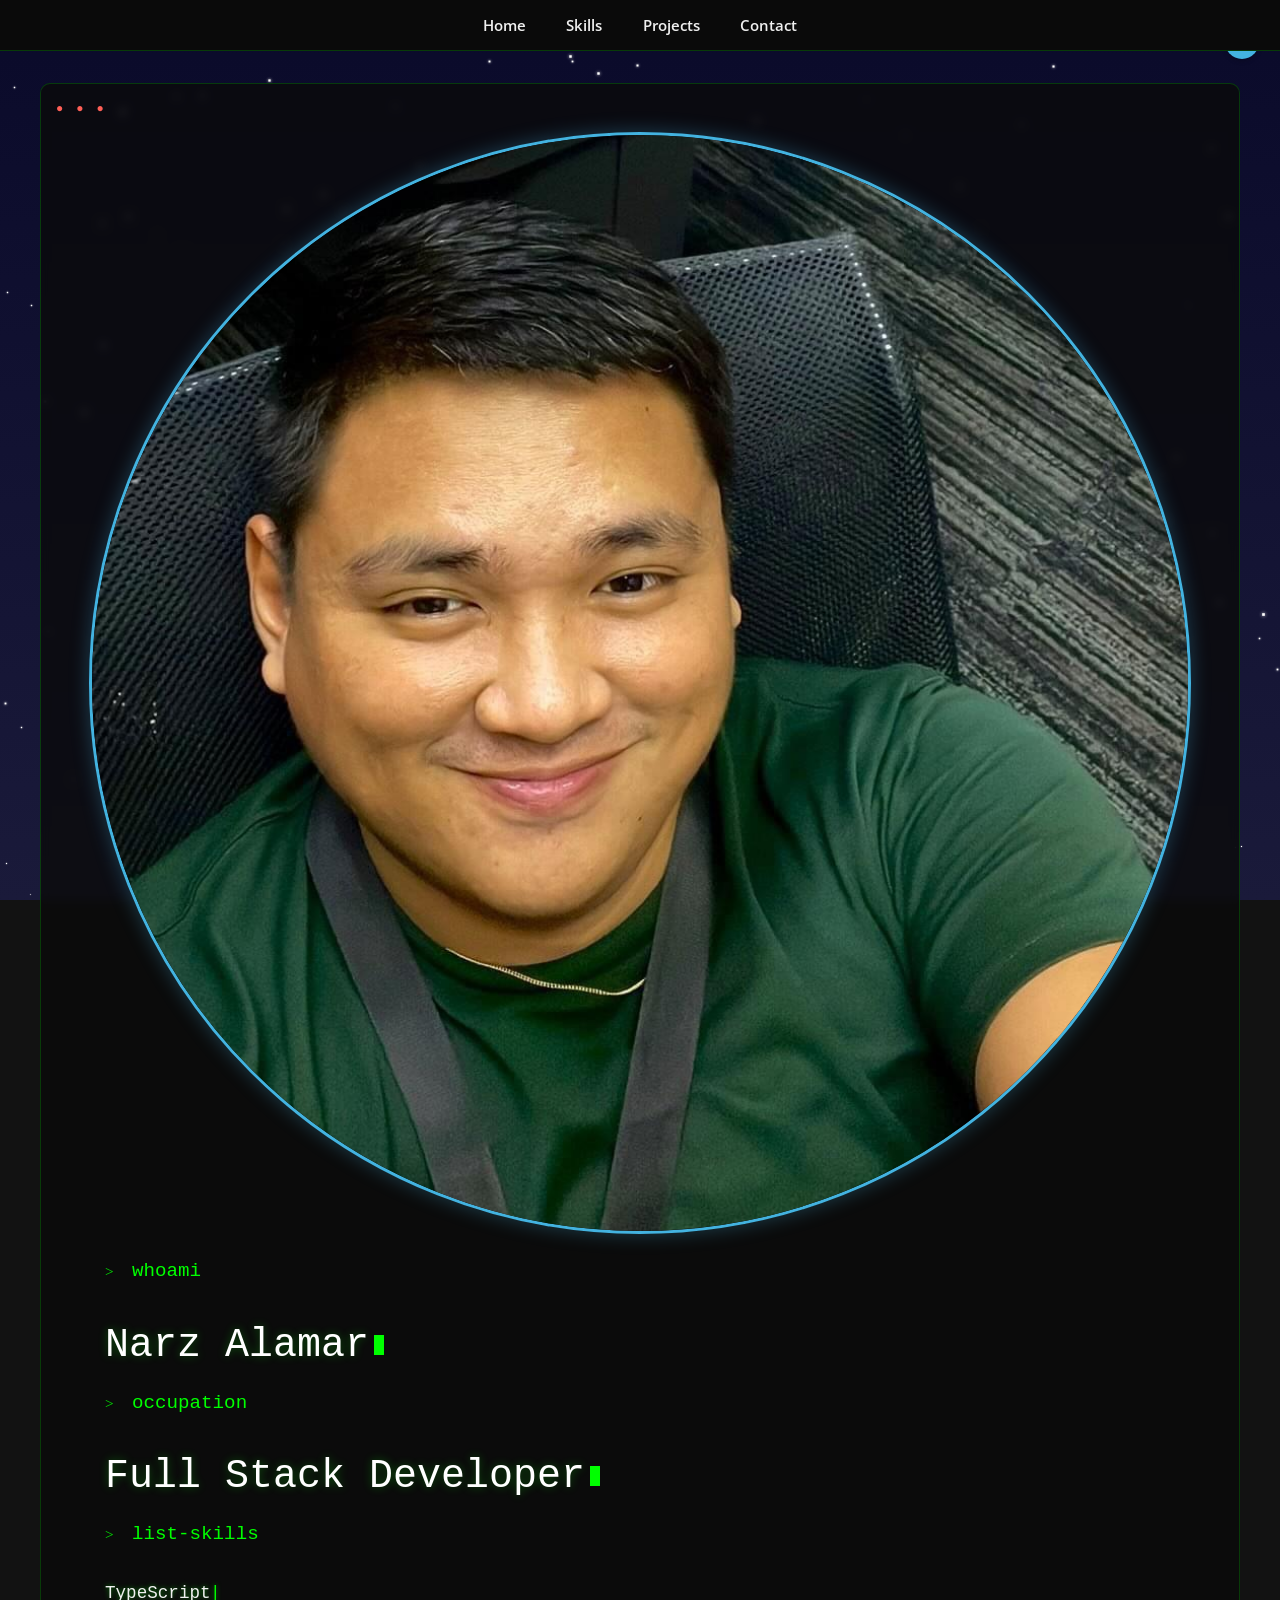
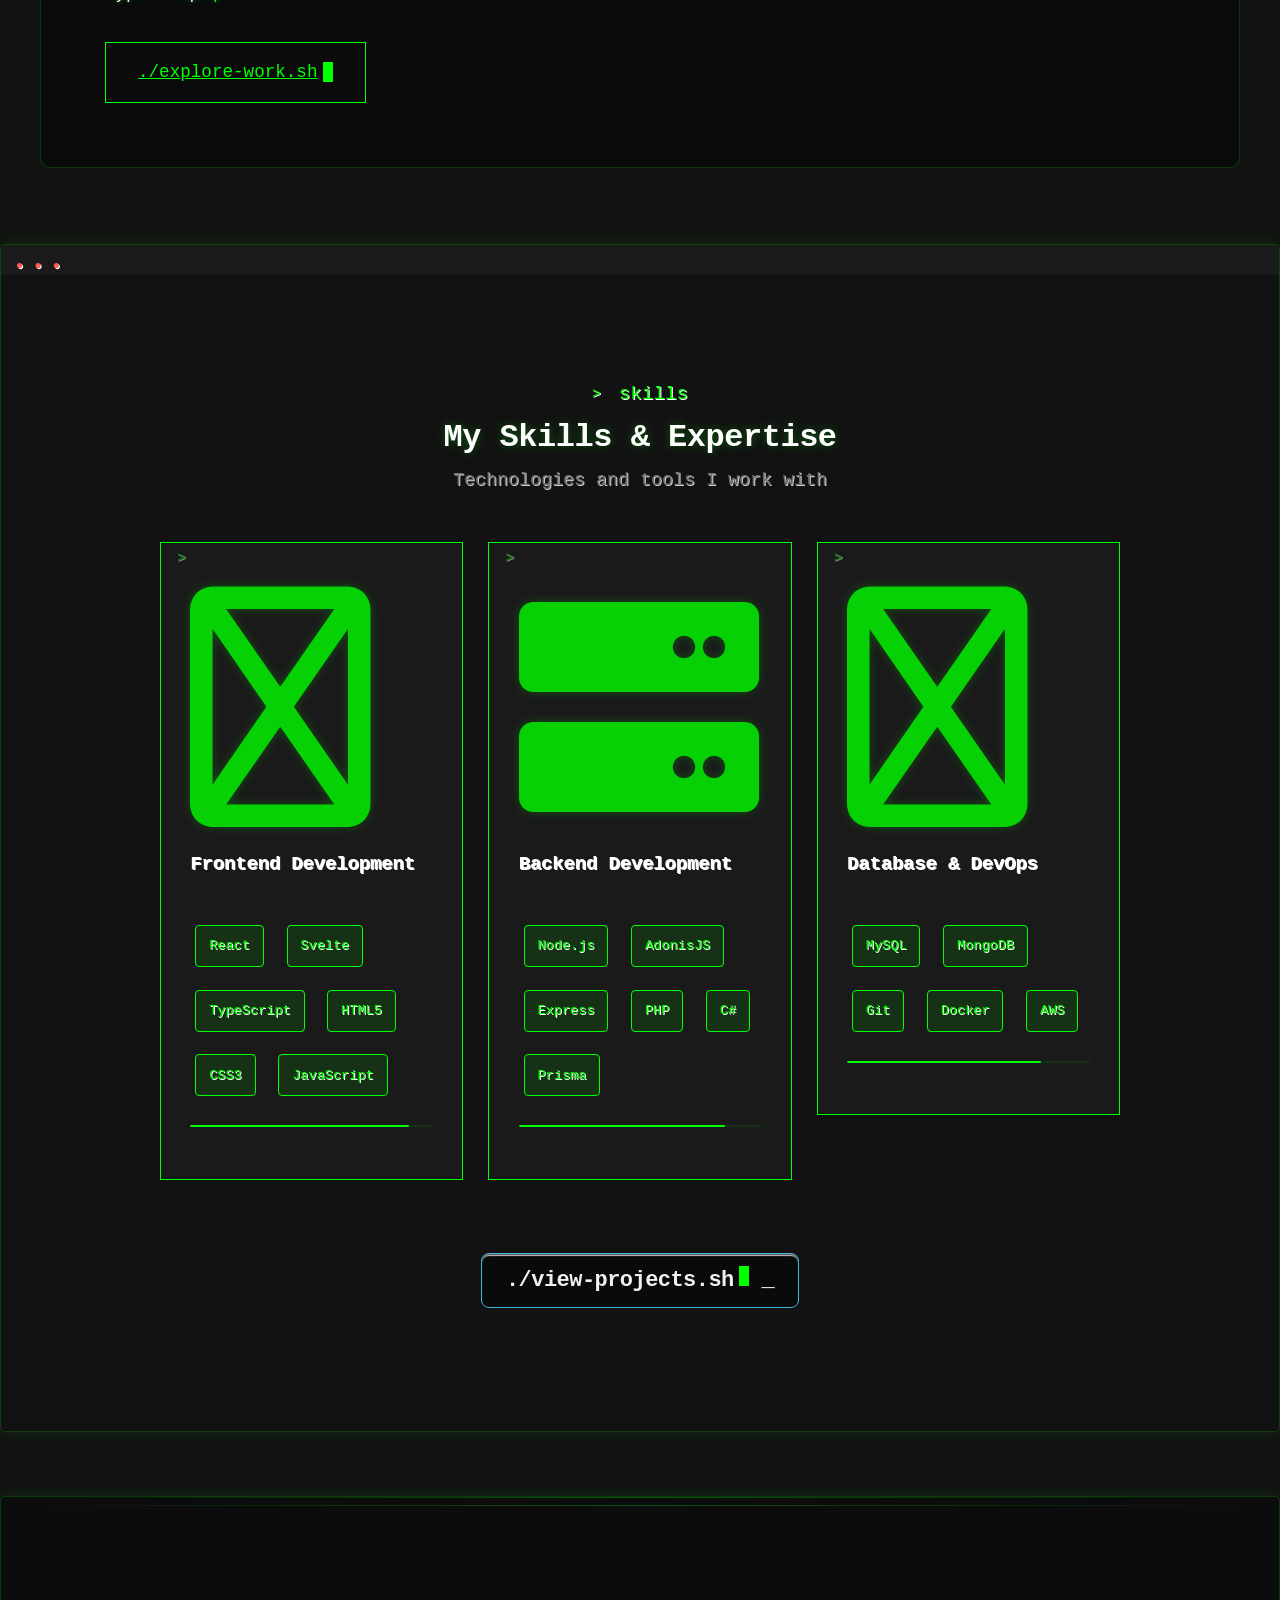
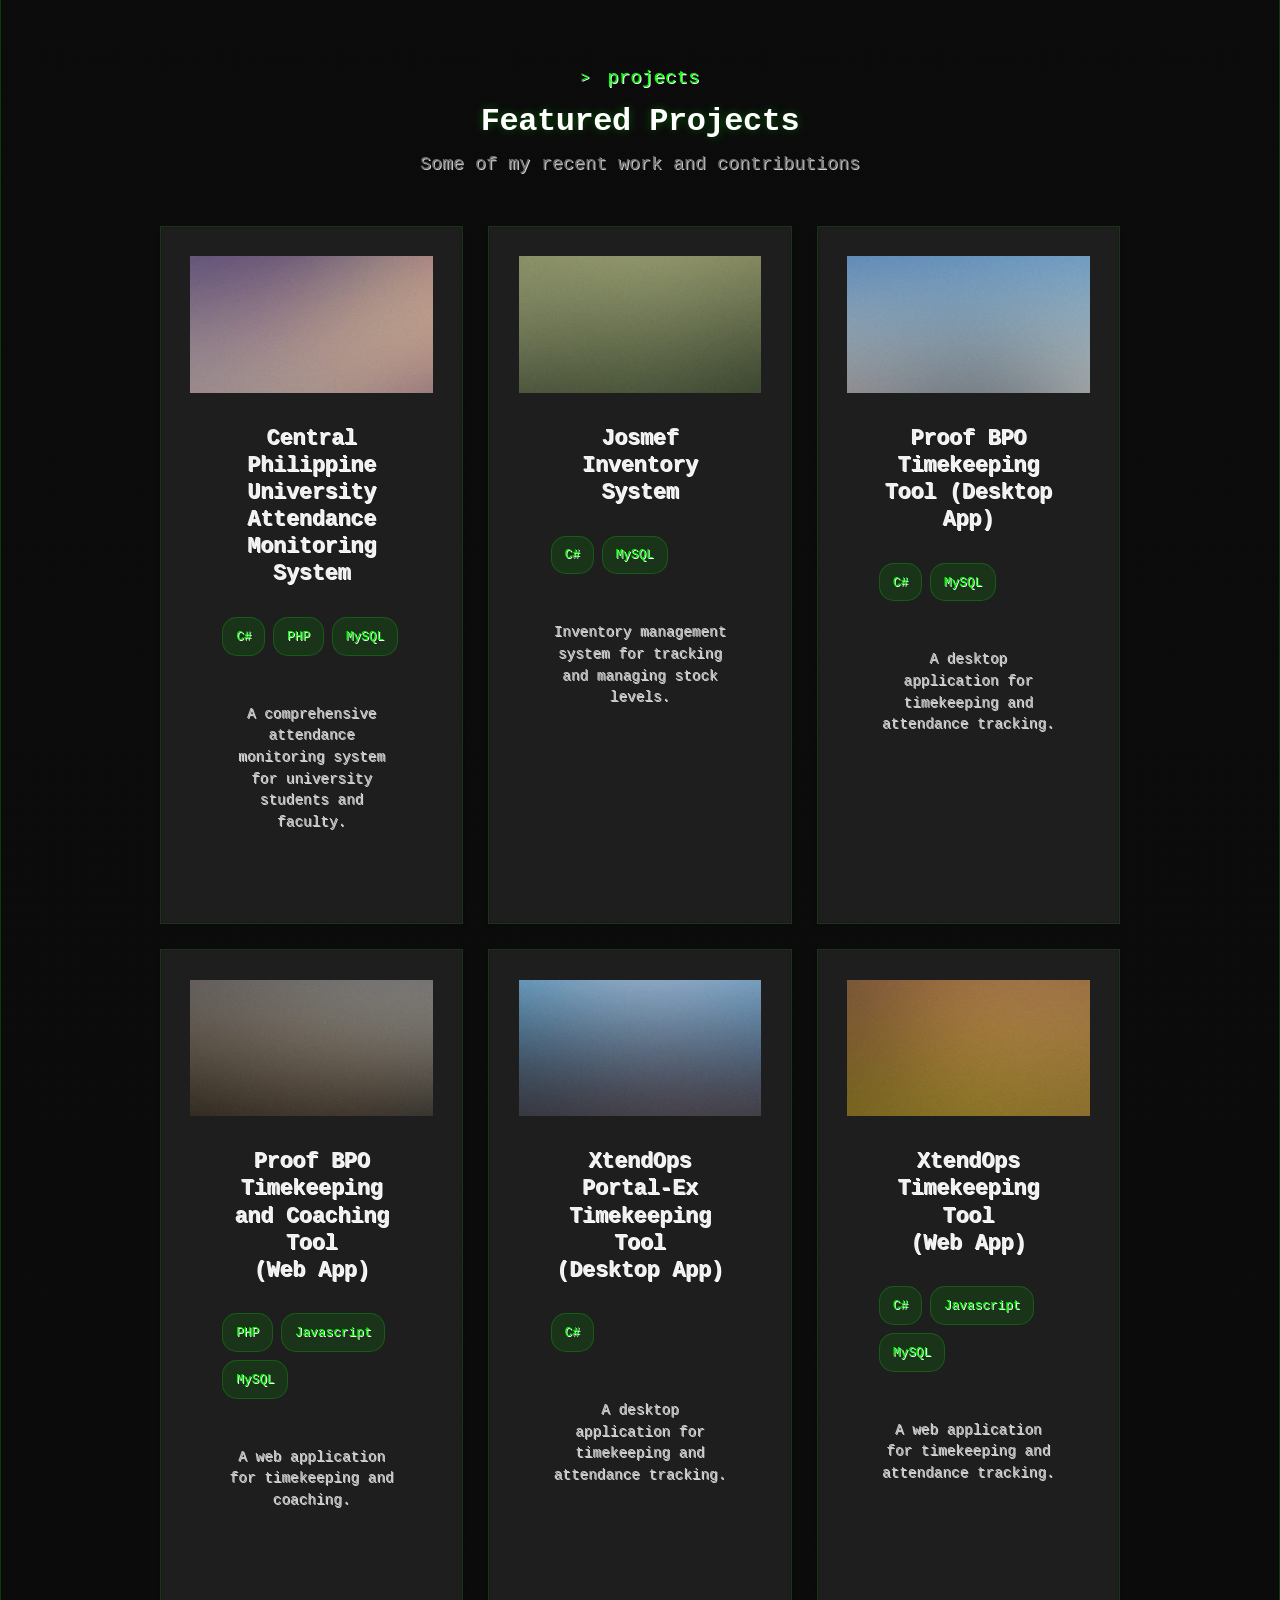
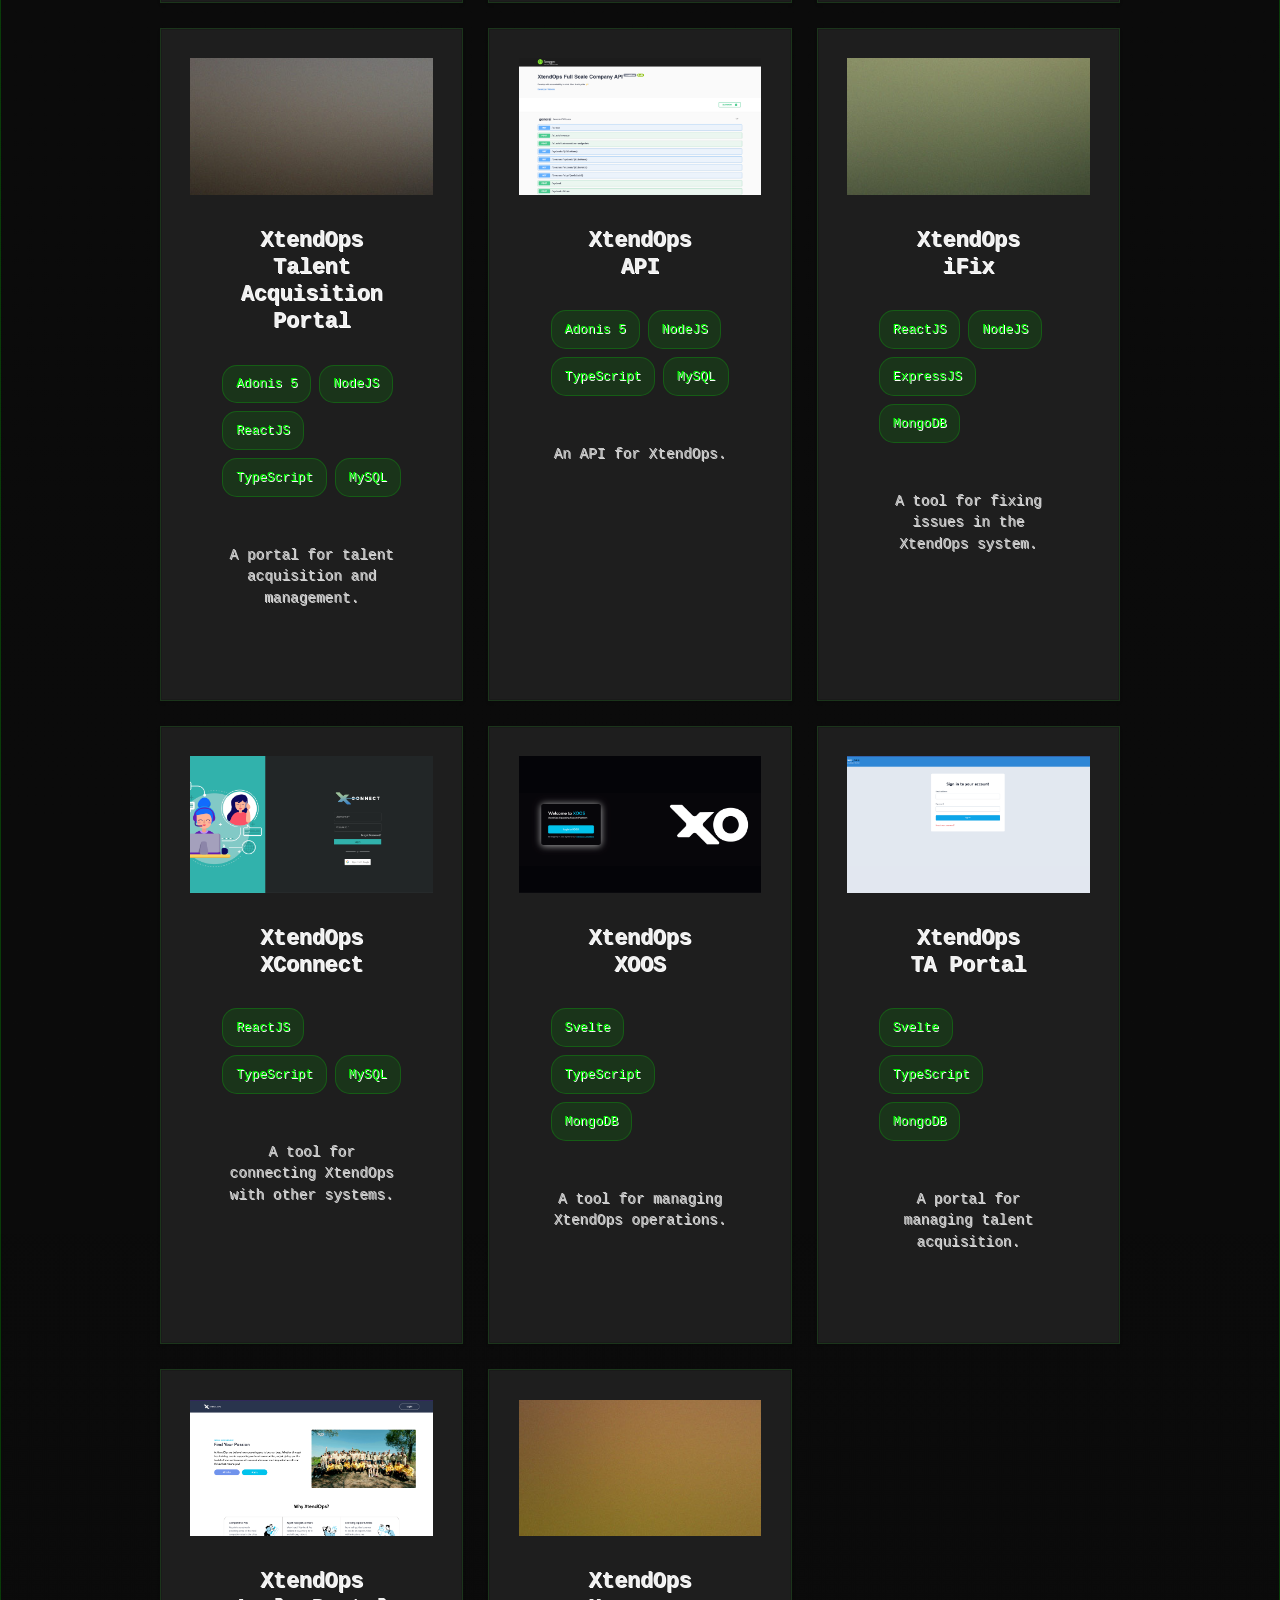
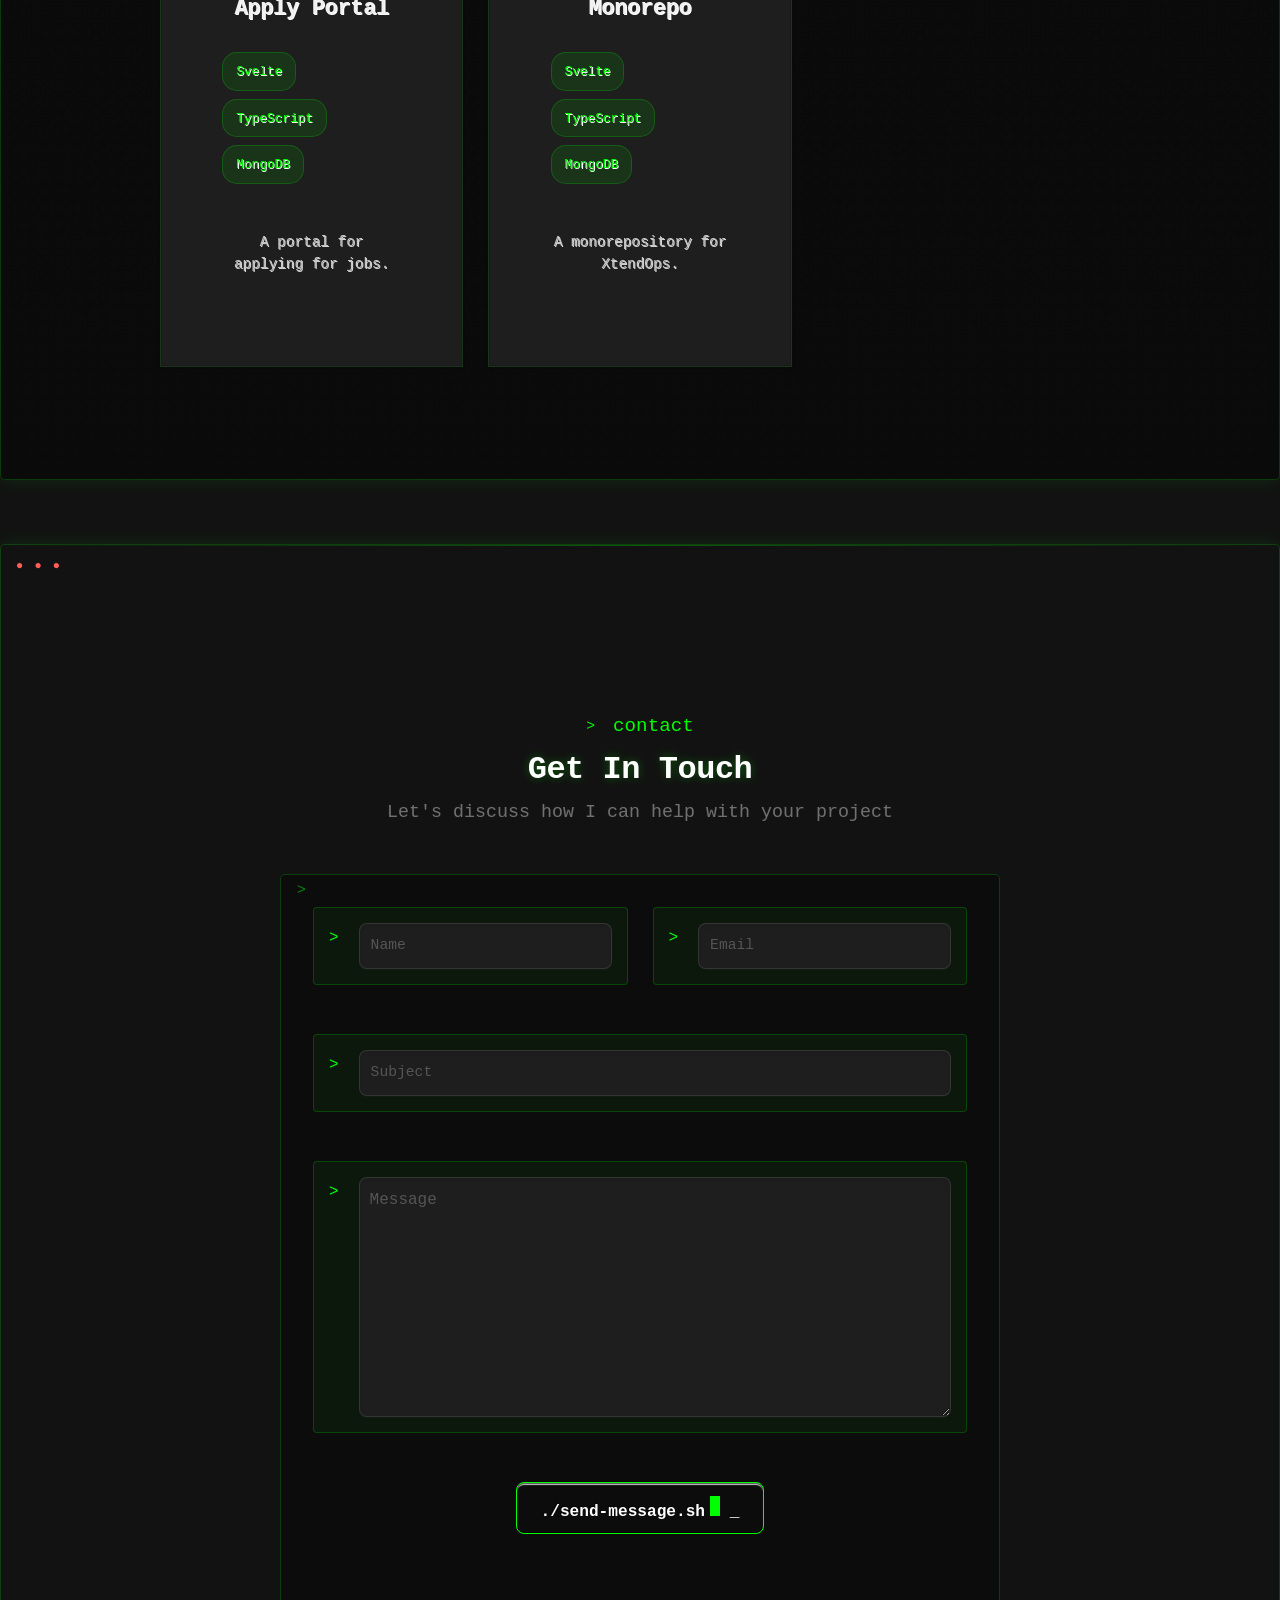
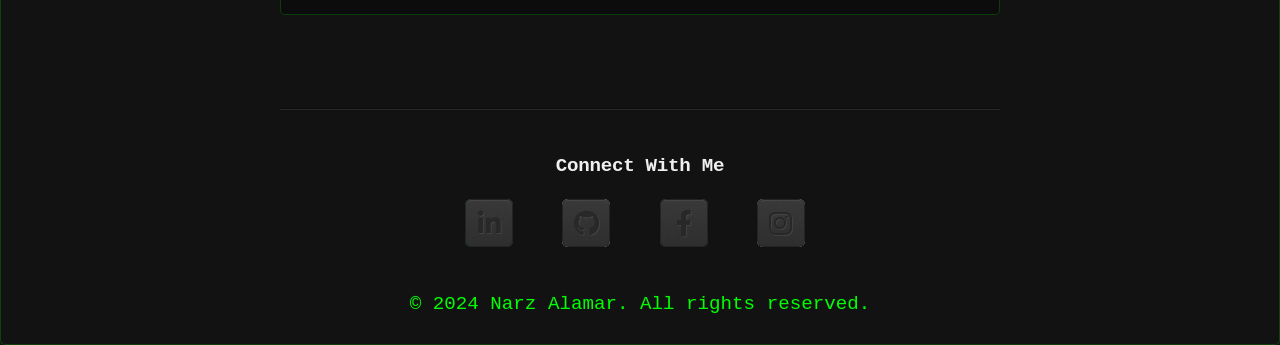
==== index.html @ f050eb39 "refactor: design" ====
<!DOCTYPE html>
<html lang="en" data-theme="dark">
  <head>
    <title>Narz Alamar - Portfolio</title>
    <meta charset="utf-8" />
    <meta name="viewport" content="width=device-width, initial-scale=1, user-scalable=no" />
    <link rel="stylesheet" href="assets/css/main.css" />
    <link rel="stylesheet" href="https://cdnjs.cloudflare.com/ajax/libs/font-awesome/6.0.0/css/all.min.css" />
    <style>
      :root {
        --primary-color: #43b3e0;
        --secondary-color: #2c3e50;
        --text-color: #f0f0f0;
        --bg-color: #121212;
        --card-bg: #1e1e1e;
        --console-bg: #0a0a0a;
        --console-text: #00ff00;
        --console-border: rgba(0, 255, 0, 0.2);
      }

      /* Force dark theme by default */
      html, body {
        background-color: var(--bg-color) !important;
        color: var(--text-color) !important;
        min-height: 100vh;
      }

      /* Override any default white backgrounds */
      .wrapper {
        background-color: var(--bg-color) !important;
      }

      .wrapper.style1,
      .wrapper.style2,
      .wrapper.style3,
      .wrapper.style4 {
        background-color: var(--bg-color) !important;
        color: var(--text-color) !important;
      }

      /* Update navigation styles */
      #nav {
        background-color: var(--console-bg) !important;
        border-bottom: 1px solid var(--console-border);
      }

      #nav ul li a {
        color: var(--text-color) !important;
      }

      #nav ul li a:hover {
        color: var(--primary-color) !important;
      }

      /* Update card and box styles */
      .box {
        background-color: var(--card-bg) !important;
        color: var(--text-color) !important;
        border: 1px solid rgba(255, 255, 255, 0.1);
      }

      /* Update text colors */
      h1, h2, h3, h4, h5, h6 {
        color: var(--text-color) !important;
      }

      p {
        color: var(--text-color) !important;
      }

      /* Update form elements */
      input[type="text"],
      input[type="email"],
      textarea {
        background-color: var(--card-bg) !important;
        color: var(--text-color) !important;
        border: 1px solid rgba(255, 255, 255, 0.1) !important;
      }

      input[type="text"]:focus,
      input[type="email"]:focus,
      textarea:focus {
        border-color: var(--primary-color) !important;
      }

      /* Update button styles */
      .button {
        background-color: var(--console-bg) !important;
        color: var(--text-color) !important;
        border: 1px solid var(--primary-color) !important;
      }

      .button:hover {
        background-color: var(--primary-color) !important;
        color: var(--bg-color) !important;
      }

      /* Update banner styles */
      .banner {
        position: fixed;
        top: 0;
        left: 0;
        width: 100%;
        height: 100vh;
        background: linear-gradient(to bottom, #0a0a2a, #1a1a3a);
        overflow: hidden;
        z-index: 0;
      }

      .star {
        position: absolute;
        width: 3px;
        height: 3px;
        background: white;
        animation: twinkle var(--twinkle-duration) infinite;
        box-shadow: 0 0 4px #fff;
      }

      .pixel-planet {
        position: absolute;
        width: 40px;
        height: 40px;
        border-radius: 50%;
        background: #43b3e0;
        box-shadow: 0 0 20px #43b3e0;
      }

      /* Update hero section styles */
      .hero-section {
        position: relative;
        z-index: 1;
        min-height: 100vh;
        display: flex;
        justify-content: center;
        align-items: center;
        padding: 2rem;
        background: transparent;
      }

      .hero-content {
        background: rgba(10, 10, 10, 0.8);
        backdrop-filter: blur(5px);
        border: 1px solid rgba(0, 255, 0, 0.2);
        padding: 3rem;
        border-radius: 10px;
        max-width: 1200px;
        width: 100%;
      }

      .hero-content::before {
        content: '● ● ●';
        position: absolute;
        top: 10px;
        left: 15px;
        color: #ff5f56;
        font-size: 12px;
        letter-spacing: 5px;
      }

      .profile-image-container {
        position: relative;
      }

      .profile-image {
        width: 100%;
        height: auto;
        border-radius: 50%;
        border: 3px solid var(--primary-color);
        box-shadow: 0 0 20px rgba(67, 179, 224, 0.3);
      }

      .name-container {
        display: flex;
        flex-direction: column;
        align-items: flex-start;
        gap: 1rem;
        padding: 1rem;
      }

      .console-line {
        display: flex;
        align-items: center;
        margin-bottom: 0.5rem;
      }

      .console-prompt {
        color: #00ff00;
        margin-right: 10px;
      }

      .console-text {
        color: #00ff00;
        font-size: 1.2rem;
      }

      .logo-text {
        font-size: 2.5rem;
        color: #FFFF;
        position: relative;
        font-family: 'Press Start 2P', monospace;
        text-shadow: 0 0 10px rgba(0, 255, 0, 0.3);
        line-height: 1.4;
      }

      .blinking-cursor {
        display: inline-block;
        width: 10px;
        height: 20px;
        background-color: #00ff00;
        margin-left: 5px;
        animation: blink 1s infinite;
        vertical-align: middle;
      }

      @keyframes blink {
        0%, 100% { opacity: 1; }
        50% { opacity: 0; }
      }

      .skill-tags {
        display: flex;
        flex-wrap: wrap;
        gap: 0.5rem;
        margin: 0;
      }

      .skill-tag {
        background: rgba(0, 255, 0, 0.1);
        border: 1px solid #00ff00;
        padding: 0.5rem 1rem;
        border-radius: 5px;
        color: #00ff00;
        font-family: 'Courier New', monospace;
        font-size: 0.9rem;
        transition: all 0.3s ease;
      }

      .skill-tag:hover {
        background: rgba(0, 255, 0, 0.2);
        transform: translateY(-2px);
      }

      .explore-button {
        margin-top: 1rem;
        padding: 1rem 2rem;
        background: transparent;
        border: 1px solid #00ff00;
        color: #00ff00;
        font-family: 'Courier New', monospace;
        font-size: 1.1rem;
        cursor: pointer;
        transition: all 0.3s ease;
        position: relative;
        overflow: hidden;
      }

      .explore-button:hover {
        background: rgba(0, 255, 0, 0.1);
        box-shadow: 0 0 20px rgba(0, 255, 0, 0.2);
      }

      /* Updated Smoke Trail Effect */
      .smoke-particle {
        position: fixed;
        pointer-events: none;
        background: radial-gradient(ellipse at center, 
          rgba(200, 200, 200, 0.3) 0%,
          rgba(200, 200, 200, 0.2) 30%,
          rgba(200, 200, 200, 0) 80%);
        z-index: 9999;
        will-change: transform, opacity;
        border-radius: 50%;
        filter: blur(12px);
        transform-origin: center;
        width: 100px;
        height: 100px;
      }

      /* Cursor Trail Effect */
      .cursor-trail {
        position: fixed;
        width: 10px;
        height: 10px;
        background: #ffffff;
        border-radius: 50%;
        pointer-events: none;
        opacity: 0.5;
        z-index: 9999;
      }

      .theme-toggle {
        position: fixed;
        top: 20px;
        right: 20px;
        z-index: 1000;
        background: var(--primary-color);
        border: none;
        padding: 10px;
        border-radius: 50%;
        cursor: pointer;
        color: white;
        box-shadow: 0 2px 5px rgba(0,0,0,0.2);
      }

      .box:hover {
        transform: translateY(-5px);
        box-shadow: 0 5px 15px rgba(0, 0, 0, 0.3);
      }

      .social a {
        transition: transform 0.3s;
      }

      .social a:hover {
        transform: scale(1.2);
      }

      .console-cursor {
        animation: blink 1s infinite;
      }

      @keyframes blink {
        0%, 100% { opacity: 1; }
        50% { opacity: 0; }
      }

      .skill-tag {
        display: inline-block;
        padding: 5px 10px;
        margin: 5px;
        background: var(--primary-color);
        color: white;
        border-radius: 15px;
        font-size: 0.8em;
      }

      /* Console Styles */
      .console-article {
        background: var(--console-bg);
        color: var(--console-text);
        font-family: 'Courier New', monospace;
        padding: 2rem;
        border-radius: 5px;
        box-shadow: 0 0 20px rgba(0, 255, 0, 0.1);
        position: relative;
        overflow: hidden;
        border: 1px solid var(--console-border);
      }

      .console-article::before {
        content: '';
        position: absolute;
        top: 0;
        left: 0;
        right: 0;
        height: 30px;
        background: #1a1a1a;
        border-top-left-radius: 5px;
        border-top-right-radius: 5px;
      }

      .console-article::after {
        content: '● ● ●';
        position: absolute;
        top: 8px;
        left: 15px;
        color: #ff5f56;
        font-size: 12px;
        letter-spacing: 2px;
      }

      .console-header {
        margin-top: 40px;
        margin-bottom: 2rem;
      }

      .console-header h2 {
        color: #00ff00;
        font-size: 1.5em;
        margin-bottom: 1rem;
        text-shadow: 0 0 5px rgba(0, 255, 0, 0.5);
      }

      .console-header p {
        color: #00ff00;
        opacity: 0.8;
      }

      .console-box {
        background: rgba(0, 255, 0, 0.05);
        border: 1px solid var(--console-border);
        padding: 1.5rem;
        margin-bottom: 1.5rem;
        position: relative;
        transition: all 0.3s ease;
      }

      .console-box:hover {
        background: rgba(0, 255, 0, 0.1);
        border-color: rgba(0, 255, 0, 0.4);
        box-shadow: 0 0 15px rgba(0, 255, 0, 0.2);
      }

      .console-box::before {
        content: '>';
        position: absolute;
        left: 10px;
        top: 50%;
        transform: translateY(-50%);
        color: var(--console-text);
        opacity: 0.5;
      }

      .console-box h3 {
        color: var(--console-text);
        margin-left: 20px;
        font-size: 1.2em;
      }

      .console-box p {
        color: var(--console-text);
        opacity: 0.8;
        margin-left: 20px;
      }

      .console-icon {
        color: var(--console-text);
        opacity: 0.8;
        margin-right: 10px;
      }

      .console-button {
        background: transparent;
        border: 1px solid var(--console-text);
        color: var(--console-text);
        padding: 0.8rem 1.5rem;
        font-family: 'Courier New', monospace;
        cursor: pointer;
        transition: all 0.3s ease;
        position: relative;
        overflow: hidden;
      }

      .console-button:hover {
        background: rgba(0, 255, 0, 0.1);
        box-shadow: 0 0 10px rgba(0, 255, 0, 0.3);
      }

      .console-button::after {
        content: '_';
        animation: blink 1s infinite;
      }

      .console-cursor {
        display: inline-block;
        width: 10px;
        height: 20px;
        background: #00ff00;
        margin-left: 5px;
        animation: blink 1s infinite;
      }

      @media (max-width: 768px) {
        .hero-content {
          grid-template-columns: 1fr;
          text-align: center;
        }

        .name-container {
          align-items: center;
        }

        .console-line {
          justify-content: center;
        }

        .skill-tags {
          justify-content: center;
        }
      }

      /* Add these new styles */
      .typing-container {
        min-height: 30px;
        position: relative;
        margin: 0;
      }

      .typing-text {
        color: #00ff00;
        font-family: 'Courier New', monospace;
        font-size: 1.1rem;
        white-space: nowrap;
        margin: 0;
        position: relative;
        text-shadow: 0 0 5px rgba(0, 255, 0, 0.5);
      }

      .typing-text::after {
        content: '|';
        position: absolute;
        right: -10px;
        color: #00ff00;
        animation: blink 1s infinite;
        text-shadow: 0 0 5px rgba(0, 255, 0, 0.5);
      }

      @keyframes typing {
        from { width: 0 }
        to { width: 100% }
      }

      .hidden-skills {
        display: none;
        color: #00ff00;
        font-family: 'Courier New', monospace;
        font-size: 2.5rem;
        white-space: nowrap;
        margin: 0;
        position: relative;
      }

      .skill-animation {
        overflow: hidden;
        border-right: 2px solid #00ff00;
        white-space: nowrap;
        margin: 0;
        animation: 
          typing 1s steps(30, end),
          blink-caret .5s step-end infinite;
      }

      @keyframes blink-caret {
        from, to { border-color: transparent }
        50% { border-color: #00ff00 }
      }

      /* Skill Card Styles */
      .skill-card {
        transition: all 0.3s ease;
        position: relative;
        overflow: hidden;
        background: #1a1a1a !important;
        border: 1px solid #00ff00 !important;
        min-height: 300px;
        display: flex;
        flex-direction: column;
      }

      .skill-card:hover {
        transform: translateY(-5px);
        box-shadow: 0 0 15px rgba(0, 255, 0, 0.2);
      }

      .skill-header {
        display: flex;
        align-items: flex-start;
        gap: 1rem;
        margin-bottom: 2rem;
        flex-direction: column;
      }

      .skill-header h3 {
        font-size: 1.2rem;
        margin: 0;
        color: #fff !important;
        font-family: 'Courier New', monospace;
        white-space: nowrap;
      }

      .skill-header .console-icon {
        color: #00ff00;
        font-size: 2.5rem;
        text-shadow: 0 0 10px rgba(0, 255, 0, 0.3);
        margin-bottom: 0.5rem;
      }

      .skill-content {
        display: flex;
        flex-wrap: wrap;
        gap: 0.8rem;
        margin-bottom: 1.5rem;
      }

      .skill-tag {
        background: rgba(0, 255, 0, 0.1);
        border: 1px solid #00ff00;
        padding: 0.4rem 0.8rem;
        border-radius: 4px;
        color: #00ff00;
        font-family: 'Courier New', monospace;
        font-size: 0.85rem;
        transition: all 0.3s ease;
        white-space: nowrap;
      }

      .skill-tag:hover {
        background: rgba(0, 255, 0, 0.2);
        transform: translateY(-2px);
      }

      .skill-progress {
        height: 2px;
        background: rgba(0, 255, 0, 0.1);
        border-radius: 1px;
        overflow: hidden;
        margin-top: auto;
      }

      .progress-bar {
        height: 100%;
        background: #00ff00;
        border-radius: 1px;
        transition: width 1s ease-in-out;
      }

      .console-box {
        padding: 1.5rem;
      }

      .console-box::before {
        content: '>';
        position: absolute;
        left: 1rem;
        top: 1rem;
        color: #00ff00;
        opacity: 0.5;
      }

      .console-header {
        text-align: center;
        margin-bottom: 3rem;
        padding-top: 4rem;
      }

      .console-header h2 {
        font-family: 'Courier New', monospace;
        color: #fff !important;
        margin: 1rem 0;
      }

      .console-header p {
        color: #888 !important;
        font-family: 'Courier New', monospace;
      }

      .console-line {
        display: flex;
        align-items: center;
        gap: 0.5rem;
        justify-content: center;
        margin-bottom: 1rem;
      }

      .console-prompt {
        color: #00ff00;
      }

      .console-text {
        color: #00ff00;
        font-family: 'Courier New', monospace;
      }

      /* Project Card Styles */
      .project-card {
        position: relative;
        overflow: hidden;
        transition: transform 0.3s ease, box-shadow 0.3s ease;
        background: var(--card-bg) !important;
        border: 1px solid rgba(0, 255, 0, 0.1) !important;
        height: 100%;
        display: flex;
        flex-direction: column;
        margin-bottom: 2rem;
      }

      .project-card:hover {
        transform: translateY(-10px);
        box-shadow: 0 10px 20px rgba(0, 255, 0, 0.2);
      }

      .project-image {
        position: relative;
        overflow: hidden;
        aspect-ratio: 16/9;
      }

      .project-image img {
        width: 100%;
        height: 100%;
        object-fit: cover;
        transition: transform 0.3s ease;
      }

      .project-card:hover .project-image img {
        transform: scale(1.1);
      }

      .project-overlay {
        position: absolute;
        top: 0;
        left: 0;
        width: 100%;
        height: 100%;
        background: rgba(0, 0, 0, 0.7);
        display: flex;
        justify-content: center;
        align-items: center;
        opacity: 0;
        transition: opacity 0.3s ease;
      }

      .project-card:hover .project-overlay {
        opacity: 1;
      }

      .project-links {
        display: flex;
        gap: 1rem;
      }

      .project-link,
      .project-github {
        color: #00ff00;
        font-size: 1.5rem;
        transition: transform 0.3s ease, color 0.3s ease;
      }

      .project-link:hover,
      .project-github:hover {
        transform: scale(1.2);
        color: var(--primary-color);
      }

      .project-content {
        padding: 2rem;
        flex-grow: 1;
        display: flex;
        flex-direction: column;
      }

      .project-content h3 {
        margin-bottom: 1.5rem;
      }

      .project-content h3 a {
        color: var(--text-color);
        text-decoration: none;
        transition: color 0.3s ease;
      }

      .project-content h3 a:hover {
        color: var(--primary-color);
      }

      .project-tech {
        display: flex;
        flex-wrap: wrap;
        gap: 0.5rem;
        margin: 1.5rem 0;
      }

      .tech-tag {
        background: rgba(0, 255, 0, 0.1);
        color: #00ff00;
        padding: 0.3rem 0.8rem;
        border-radius: 15px;
        font-size: 0.8rem;
        font-family: 'Courier New', monospace;
        border: 1px solid rgba(0, 255, 0, 0.2);
        transition: all 0.3s ease;
      }

      .tech-tag:hover {
        background: rgba(0, 255, 0, 0.2);
        transform: translateY(-2px);
      }

      .project-description {
        color: var(--text-color);
        opacity: 0.8;
        font-size: 0.9rem;
        line-height: 1.5;
        margin-top: 1.5rem;
      }

      /* Console-like header for portfolio */
      .console-header {
        text-align: center;
        margin-bottom: 3rem;
        padding-top: 4rem;
      }

      .console-header h2 {
        color: #00ff00;
        font-family: 'Courier New', monospace;
        font-size: 2rem;
        margin-bottom: 1rem;
        text-shadow: 0 0 10px rgba(0, 255, 0, 0.3);
      }

      .console-header p {
        color: #00ff00;
        opacity: 0.8;
        font-family: 'Courier New', monospace;
      }

      /* Responsive adjustments */
      @media (max-width: 768px) {
        .project-card {
          margin-bottom: 1.5rem;
        }

        .project-tech {
          justify-content: center;
        }

        .project-content {
          text-align: center;
        }

        #portfolio {
          padding-top: 3rem;
          padding-bottom: 3rem;
          margin-top: 3rem;
        }

        .console-header {
          padding-top: 2rem;
          margin-bottom: 2rem;
        }
      }

      /* Add spacing between sections */
      #portfolio {
        padding-top: 4rem;
        padding-bottom: 4rem;
        margin-top: 4rem;
        background: linear-gradient(to bottom, 
          rgba(10, 10, 10, 0.8) 0%,
          rgba(10, 10, 10, 0.95) 100%
        );
        position: relative;
      }

      #portfolio::before {
        content: '';
        position: absolute;
        top: 0;
        left: 0;
        right: 0;
        height: 1px;
        background: linear-gradient(to right,
          transparent 0%,
          rgba(0, 255, 0, 0.3) 50%,
          transparent 100%
        );
      }

      #portfolio::after {
        content: '';
        position: absolute;
        bottom: 0;
        left: 0;
        right: 0;
        height: 1px;
        background: linear-gradient(to right,
          transparent 0%,
          rgba(0, 255, 0, 0.3) 50%,
          transparent 100%
        );
      }

      /* Update skills section spacing */
      #work {
        padding-bottom: 4rem;
        margin-bottom: 4rem;
      }

      /* Add smooth transition between sections */
      .wrapper {
        transition: all 0.5s ease;
      }

      /* Add hover effect for section transitions */
      .wrapper:hover {
        transform: translateY(-5px);
      }

      /* Add spacing between project cards */
      .project-card {
        margin-bottom: 2rem;
      }

      /* Add spacing between rows */
      .row {
        margin-bottom: 3rem;
      }

      /* Add spacing between tech tags */
      .project-tech {
        margin: 1.5rem 0;
      }

      /* Add spacing between project content elements */
      .project-content {
        padding: 2rem;
      }

      .project-content h3 {
        margin-bottom: 1.5rem;
      }

      .project-description {
        margin-top: 1.5rem;
      }

      /* Contact Form Console Styles */
      #contact {
        margin-top: 4rem;
        padding-top: 4rem;
        position: relative;
      }

      #contact::before {
        content: '';
        position: absolute;
        top: 0;
        left: 0;
        right: 0;
        height: 1px;
        background: linear-gradient(to right,
          transparent 0%,
          rgba(0, 255, 0, 0.3) 50%,
          transparent 100%
        );
      }

      .console-input {
        position: relative;
        margin-bottom: 1.5rem;
        display: flex;
        align-items: flex-start;
        gap: 10px;
        background: rgba(0, 255, 0, 0.05);
        border: 1px solid rgba(0, 255, 0, 0.2);
        padding: 15px;
        border-radius: 4px;
      }

      .console-input .console-prompt {
        color: #00ff00;
        font-family: 'Courier New', monospace;
        font-size: 16px;
        flex-shrink: 0;
        position: static;
        padding-top: 2px;
      }

      .console-input input,
      .console-input textarea {
        width: 100%;
        background: transparent;
        border: none;
        color: #00ff00;
        font-family: 'Courier New', monospace;
        font-size: 16px;
        line-height: 1.5;
        padding: 10px;
      }

      .console-input textarea {
        min-height: 150px;
        resize: vertical;
      }

      .console-input input:focus,
      .console-input textarea:focus {
        outline: none;
      }

      .console-input:focus-within {
        background: rgba(0, 255, 0, 0.1);
        border-color: #00ff00;
        box-shadow: 0 0 10px rgba(0, 255, 0, 0.2);
      }

      #contact .console-box {
        background: rgba(0, 0, 0, 0.3);
        border: 1px solid rgba(0, 255, 0, 0.2);
        padding: 2rem;
        border-radius: 5px;
      }

      .social {
        display: flex;
        justify-content: center;
        gap: 2rem;
        margin: 2rem 0;
      }

      .social a {
        color: #00ff00;
        font-size: 1.5rem;
        transition: all 0.3s ease;
      }

      .social a:hover {
        color: var(--primary-color);
        transform: scale(1.2);
      }

      #copyright {
        text-align: center;
        margin-top: 2rem;
      }
    </style>
  </head>
  <body class="is-preload">
    <!-- 8-bit Banner with Galaxy -->
    <div class="banner" id="galaxy-banner">
      <!-- Stars will be added via JavaScript -->
    </div>

    <!-- Updated Name Section -->
    <section class="hero-section">
      <div class="hero-content">
        <div class="profile-image-container">
          <img src="images/me.jpg" alt="Narz Alamar" class="profile-image">
        </div>
        <div class="name-container">
          <div class="console-line">
            <span class="console-prompt">></span>
            <span class="console-text">whoami</span>
          </div>
          <div class="logo-text">
            Narz Alamar<span class="blinking-cursor"></span>
          </div>
          <div class="console-line">
            <span class="console-prompt">></span>
            <span class="console-text">occupation</span>
          </div>
          <div class="logo-text">
            Full Stack Developer<span class="blinking-cursor"></span>
          </div>
          <div class="console-line">
            <span class="console-prompt">></span>
            <span class="console-text">list-skills</span>
          </div>
          <div class="typing-container">
            <p id="typing-text" class="typing-text"></p>
          </div>
          <div class="hidden-skills" id="skills-data">
            Javascript
            TypeScript
            Node.js
            MongoDB
            MySQL
            PHP
            C#
            AdonisJS
            ExpressJS
            ReactJS
            Sveltekit
            MongoDB
            NoSQL Database
          </div>
          <a href="#work" class="explore-button">./explore-work.sh<span class="blinking-cursor"></span></a>
        </div>
      </div>
    </section>

    <button class="theme-toggle" onclick="toggleTheme()">
      <i class="fas fa-moon"></i>
    </button>

    <!-- Nav -->
    <nav id="nav">
      <ul class="container">
        <li><a href="#top">Home</a></li>
        <li><a href="#work">Skills</a></li>
        <li><a href="#portfolio">Projects</a></li>
        <li><a href="#contact">Contact</a></li>
      </ul>
    </nav>

    <!-- Skills -->
    <article id="work" class="wrapper style2 console-article">
      <div class="container">
        <header class="console-header">
          <div class="console-line">
            <span class="console-prompt">></span>
            <span class="console-text">skills</span>
          </div>
          <h2>My Skills & Expertise</h2>
          <p>Technologies and tools I work with</p>
        </header>
        <div class="row aln-center">
          <div class="col-4 col-6-medium col-12-small">
            <section class="box style1 console-box skill-card">
              <div class="skill-header">
                <span class="icon featured fa-code console-icon"></span>
                <h3>Frontend Development</h3>
              </div>
              <div class="skill-content">
                <div class="skill-tag">React</div>
                <div class="skill-tag">Svelte</div>
                <div class="skill-tag">TypeScript</div>
                <div class="skill-tag">HTML5</div>
                <div class="skill-tag">CSS3</div>
                <div class="skill-tag">JavaScript</div>
              </div>
              <div class="skill-progress">
                <div class="progress-bar" style="width: 90%"></div>
              </div>
            </section>
          </div>
          <div class="col-4 col-6-medium col-12-small">
            <section class="box style1 console-box skill-card">
              <div class="skill-header">
                <span class="icon solid featured fa-server console-icon"></span>
                <h3>Backend Development</h3>
              </div>
              <div class="skill-content">
                <div class="skill-tag">Node.js</div>
                <div class="skill-tag">AdonisJS</div>
                <div class="skill-tag">Express</div>
                <div class="skill-tag">PHP</div>
                <div class="skill-tag">C#</div>
                <div class="skill-tag">Prisma</div>
              </div>
              <div class="skill-progress">
                <div class="progress-bar" style="width: 85%"></div>
              </div>
            </section>
          </div>
          <div class="col-4 col-6-medium col-12-small">
            <section class="box style1 console-box skill-card">
              <div class="skill-header">
                <span class="icon featured fa-database console-icon"></span>
                <h3>Database & DevOps</h3>
              </div>
              <div class="skill-content">
                <div class="skill-tag">MySQL</div>
                <div class="skill-tag">MongoDB</div>
                <div class="skill-tag">Git</div>
                <div class="skill-tag">Docker</div>
                <div class="skill-tag">AWS</div>
              </div>
              <div class="skill-progress">
                <div class="progress-bar" style="width: 80%"></div>
              </div>
            </section>
          </div>
        </div>
        <div class="row" style="margin-top: 2rem;">
          <div class="col-12" style="text-align: center;">
            <a href="#portfolio" class="button large scrolly console-button">
              ./view-projects.sh<span class="console-cursor"></span>
            </a>
          </div>
        </div>
      </div>
    </article>

    <!-- Portfolio -->
    <article id="portfolio" class="wrapper style3 console-article">
      <div class="container">
        <header class="console-header">
          <div class="console-line">
            <span class="console-prompt">></span>
            <span class="console-text">projects</span>
          </div>
          <h2>Featured Projects</h2>
          <p>Some of my recent work and contributions</p>
        </header>
        <div class="row">
          <div class="col-4 col-6-medium col-12-small">
            <article class="box style2 project-card">
              <div class="project-image">
                <img src="images/pic01.jpg" alt="CPU Attendance System" />
                <div class="project-overlay">
                  <div class="project-links">
                    <a href="#" class="project-link"><i class="fas fa-link"></i></a>
                    <a href="#" class="project-github"><i class="fab fa-github"></i></a>
                  </div>
                </div>
              </div>
              <div class="project-content">
                <h3>
                  <a href="#">Central Philippine University <br />Attendance Monitoring System</a>
                </h3>
                <div class="project-tech">
                  <span class="tech-tag">C#</span>
                  <span class="tech-tag">PHP</span>
                  <span class="tech-tag">MySQL</span>
                </div>
                <p class="project-description">A comprehensive attendance monitoring system for university students and faculty.</p>
              </div>
            </article>
          </div>
          <div class="col-4 col-6-medium col-12-small">
            <article class="box style2 project-card">
              <div class="project-image">
                <img src="images/pic02.jpg" alt="Josmef Inventory System" />
                <div class="project-overlay">
                  <div class="project-links">
                    <a href="#" class="project-link"><i class="fas fa-link"></i></a>
                    <a href="#" class="project-github"><i class="fab fa-github"></i></a>
                  </div>
                </div>
              </div>
              <div class="project-content">
                <h3><a href="#">Josmef Inventory System</a></h3>
                <div class="project-tech">
                  <span class="tech-tag">C#</span>
                  <span class="tech-tag">MySQL</span>
                </div>
                <p class="project-description">Inventory management system for tracking and managing stock levels.</p>
              </div>
            </article>
          </div>
          <div class="col-4 col-6-medium col-12-small">
            <article class="box style2 project-card">
              <div class="project-image">
                <img src="images/pic03.jpg" alt="Proof BPO Timekeeping Tool" />
                <div class="project-overlay">
                  <div class="project-links">
                    <a href="#" class="project-link"><i class="fas fa-link"></i></a>
                    <a href="#" class="project-github"><i class="fab fa-github"></i></a>
                  </div>
                </div>
              </div>
              <div class="project-content">
                <h3>
                  <a href="#">Proof BPO <br />Timekeeping Tool (Desktop App)</a>
                </h3>
                <div class="project-tech">
                  <span class="tech-tag">C#</span>
                  <span class="tech-tag">MySQL</span>
                </div>
                <p class="project-description">A desktop application for timekeeping and attendance tracking.</p>
              </div>
            </article>
          </div>
          <div class="col-4 col-6-medium col-12-small">
            <article class="box style2 project-card">
              <div class="project-image">
                <img src="images/pic04.jpg" alt="Proof BPO Timekeeping and Coaching Tool" />
                <div class="project-overlay">
                  <div class="project-links">
                    <a href="#" class="project-link"><i class="fas fa-link"></i></a>
                    <a href="#" class="project-github"><i class="fab fa-github"></i></a>
                  </div>
                </div>
              </div>
              <div class="project-content">
                <h3>
                  <a href="#">Proof BPO <br />Timekeeping and Coaching Tool <br />
                    (Web App)</a>
                </h3>
                <div class="project-tech">
                  <span class="tech-tag">PHP</span>
                  <span class="tech-tag">Javascript</span>
                  <span class="tech-tag">MySQL</span>
                </div>
                <p class="project-description">A web application for timekeeping and coaching.</p>
              </div>
            </article>
          </div>
          <div class="col-4 col-6-medium col-12-small">
            <article class="box style2 project-card">
              <div class="project-image">
                <img src="images/pic05.jpg" alt="XtendOps Timekeeping Tool" />
                <div class="project-overlay">
                  <div class="project-links">
                    <a href="#" class="project-link"><i class="fas fa-link"></i></a>
                    <a href="#" class="project-github"><i class="fab fa-github"></i></a>
                  </div>
                </div>
              </div>
              <div class="project-content">
                <h3>
                  <a href="#">XtendOps Portal-Ex<br />Timekeeping Tool <br />
                    (Desktop App)</a>
                </h3>
                <div class="project-tech">
                  <span class="tech-tag">C#</span>
                </div>
                <p class="project-description">A desktop application for timekeeping and attendance tracking.</p>
              </div>
            </article>
          </div>
          <div class="col-4 col-6-medium col-12-small">
            <article class="box style2 project-card">
              <div class="project-image">
                <img src="images/pic06.jpg" alt="XtendOps Timekeeping Tool" />
                <div class="project-overlay">
                  <div class="project-links">
                    <a href="#" class="project-link"><i class="fas fa-link"></i></a>
                    <a href="#" class="project-github"><i class="fab fa-github"></i></a>
                  </div>
                </div>
              </div>
              <div class="project-content">
                <h3>
                  <a href="#">XtendOps <br />Timekeeping Tool<br />(Web App)</a>
                </h3>
                <div class="project-tech">
                  <span class="tech-tag">C#</span>
                  <span class="tech-tag">Javascript</span>
                  <span class="tech-tag">MySQL</span>
                </div>
                <p class="project-description">A web application for timekeeping and attendance tracking.</p>
              </div>
            </article>
          </div>
          <div class="col-4 col-6-medium col-12-small">
            <article class="box style2 project-card">
              <div class="project-image">
                <img src="images/pic04.jpg" alt="XtendOps Talent Acquisition Portal" />
                <div class="project-overlay">
                  <div class="project-links">
                    <a href="#" class="project-link"><i class="fas fa-link"></i></a>
                    <a href="#" class="project-github"><i class="fab fa-github"></i></a>
                  </div>
                </div>
              </div>
              <div class="project-content">
                <h3>
                  <a href="#">XtendOps <br />Talent Acquisition Portal</a>
                </h3>
                <div class="project-tech">
                  <span class="tech-tag">Adonis 5</span>
                  <span class="tech-tag">NodeJS</span>
                  <span class="tech-tag">ReactJS</span>
                  <span class="tech-tag">TypeScript</span>
                  <span class="tech-tag">MySQL</span>
                </div>
                <p class="project-description">A portal for talent acquisition and management.</p>
              </div>
            </article>
          </div>
          <div class="col-4 col-6-medium col-12-small">
            <article class="box style2 project-card">
              <div class="project-image">
                <img src="images/api-xtendops.png" alt="XtendOps API" />
                <div class="project-overlay">
                  <div class="project-links">
                    <a href="#" class="project-link"><i class="fas fa-link"></i></a>
                    <a href="#" class="project-github"><i class="fab fa-github"></i></a>
                  </div>
                </div>
              </div>
              <div class="project-content">
                <h3>
                  <a href="#">XtendOps <br />API</a>
                </h3>
                <div class="project-tech">
                  <span class="tech-tag">Adonis 5</span>
                  <span class="tech-tag">NodeJS</span>
                  <span class="tech-tag">TypeScript</span>
                  <span class="tech-tag">MySQL</span>
                </div>
                <p class="project-description">An API for XtendOps.</p>
              </div>
            </article>
          </div>
          <div class="col-4 col-6-medium col-12-small">
            <article class="box style2 project-card">
              <div class="project-image">
                <img src="images/pic02.jpg" alt="XtendOps iFix" />
                <div class="project-overlay">
                  <div class="project-links">
                    <a href="#" class="project-link"><i class="fas fa-link"></i></a>
                    <a href="#" class="project-github"><i class="fab fa-github"></i></a>
                  </div>
                </div>
              </div>
              <div class="project-content">
                <h3>
                  <a href="#">XtendOps <br />iFix</a>
                </h3>
                <div class="project-tech">
                  <span class="tech-tag">ReactJS</span>
                  <span class="tech-tag">NodeJS</span>
                  <span class="tech-tag">ExpressJS</span>
                  <span class="tech-tag">MongoDB</span>
                </div>
                <p class="project-description">A tool for fixing issues in the XtendOps system.</p>
              </div>
            </article>
          </div>
          <div class="col-4 col-6-medium col-12-small">
            <article class="box style2 project-card">
              <div class="project-image">
                <img src="images/xconnect.png" alt="XtendOps XConnect" />
                <div class="project-overlay">
                  <div class="project-links">
                    <a href="#" class="project-link"><i class="fas fa-link"></i></a>
                    <a href="#" class="project-github"><i class="fab fa-github"></i></a>
                  </div>
                </div>
              </div>
              <div class="project-content">
                <h3>
                  <a href="#">XtendOps <br />XConnect</a>
                </h3>
                <div class="project-tech">
                  <span class="tech-tag">ReactJS</span>
                  <span class="tech-tag">TypeScript</span>
                  <span class="tech-tag">MySQL</span>
                </div>
                <p class="project-description">A tool for connecting XtendOps with other systems.</p>
              </div>
            </article>
          </div>
          <div class="col-4 col-6-medium col-12-small">
            <article class="box style2 project-card">
              <div class="project-image">
                <img src="images/xoos.png" alt="XtendOps XOOS" />
                <div class="project-overlay">
                  <div class="project-links">
                    <a href="#" class="project-link"><i class="fas fa-link"></i></a>
                    <a href="#" class="project-github"><i class="fab fa-github"></i></a>
                  </div>
                </div>
              </div>
              <div class="project-content">
                <h3>
                  <a href="#">XtendOps <br />XOOS</a>
                </h3>
                <div class="project-tech">
                  <span class="tech-tag">Svelte</span>
                  <span class="tech-tag">TypeScript</span>
                  <span class="tech-tag">MongoDB</span>
                </div>
                <p class="project-description">A tool for managing XtendOps operations.</p>
              </div>
            </article>
          </div>
          <div class="col-4 col-6-medium col-12-small">
            <article class="box style2 project-card">
              <div class="project-image">
                <img src="images/ta-xtendops.png" alt="XtendOps TA Portal" />
                <div class="project-overlay">
                  <div class="project-links">
                    <a href="#" class="project-link"><i class="fas fa-link"></i></a>
                    <a href="#" class="project-github"><i class="fab fa-github"></i></a>
                  </div>
                </div>
              </div>
              <div class="project-content">
                <h3>
                  <a href="#">XtendOps <br />TA Portal</a>
                </h3>
                <div class="project-tech">
                  <span class="tech-tag">Svelte</span>
                  <span class="tech-tag">TypeScript</span>
                  <span class="tech-tag">MongoDB</span>
                </div>
                <p class="project-description">A portal for managing talent acquisition.</p>
              </div>
            </article>
          </div>
          <div class="col-4 col-6-medium col-12-small">
            <article class="box style2 project-card">
              <div class="project-image">
                <img src="images/apply-xtendops.png" alt="XtendOps Apply Portal" />
                <div class="project-overlay">
                  <div class="project-links">
                    <a href="#" class="project-link"><i class="fas fa-link"></i></a>
                    <a href="#" class="project-github"><i class="fab fa-github"></i></a>
                  </div>
                </div>
              </div>
              <div class="project-content">
                <h3>
                  <a href="#">XtendOps <br />Apply Portal</a>
                </h3>
                <div class="project-tech">
                  <span class="tech-tag">Svelte</span>
                  <span class="tech-tag">TypeScript</span>
                  <span class="tech-tag">MongoDB</span>
                </div>
                <p class="project-description">A portal for applying for jobs.</p>
              </div>
            </article>
          </div>
          <div class="col-4 col-6-medium col-12-small">
            <article class="box style2 project-card">
              <div class="project-image">
                <img src="images/pic06.jpg" alt="XtendOps Monorepo" />
                <div class="project-overlay">
                  <div class="project-links">
                    <a href="#" class="project-link"><i class="fas fa-link"></i></a>
                    <a href="#" class="project-github"><i class="fab fa-github"></i></a>
                  </div>
                </div>
              </div>
              <div class="project-content">
                <h3>
                  <a href="#">XtendOps <br />Monorepo</a>
                </h3>
                <div class="project-tech">
                  <span class="tech-tag">Svelte</span>
                  <span class="tech-tag">TypeScript</span>
                  <span class="tech-tag">MongoDB</span>
                </div>
                <p class="project-description">A monorepository for XtendOps.</p>
              </div>
            </article>
          </div>
        </div>
      </div>
    </article>

    <!-- Contact -->
    <article id="contact" class="wrapper style4 console-article">
      <div class="container medium">
        <header class="console-header">
          <div class="console-line">
            <span class="console-prompt">></span>
            <span class="console-text">contact</span>
          </div>
          <h2>Get In Touch</h2>
          <p>Let's discuss how I can help with your project</p>
        </header>
        <div class="row">
          <div class="col-12">
            <form method="post" action="#" id="contact-form" class="console-box">
              <div class="row">
                <div class="col-6 col-12-small">
                  <div class="console-input">
                    <span class="console-prompt">></span>
                    <input type="text" name="name" id="name" placeholder="Name" required />
                  </div>
                </div>
                <div class="col-6 col-12-small">
                  <div class="console-input">
                    <span class="console-prompt">></span>
                    <input type="email" name="email" id="email" placeholder="Email" required />
                  </div>
                </div>
                <div class="col-12">
                  <div class="console-input">
                    <span class="console-prompt">></span>
                    <input type="text" name="subject" id="subject" placeholder="Subject" required />
                  </div>
                </div>
                <div class="col-12">
                  <div class="console-input">
                    <span class="console-prompt">></span>
                    <textarea name="message" id="message" placeholder="Message" required></textarea>
                  </div>
                </div>
                <div class="col-12">
                  <ul class="actions">
                    <li>
                      <button type="submit" class="console-button">
                        ./send-message.sh<span class="console-cursor"></span>
                      </button>
                    </li>
                  </ul>
                </div>
              </div>
            </form>
          </div>
          <div class="col-12">
            <hr class="console-hr" />
            <h3 class="console-text">Connect With Me</h3>
            <ul class="social">
              <li>
                <a href="https://www.linkedin.com/in/narciso-alamar-6a614017b/" class="icon brands fa-linkedin-in console-icon">
                  <span class="label">LinkedIn</span>
                </a>
              </li>
              <li>
                <a href="https://github.com/narzz03" class="icon brands fa-github console-icon">
                  <span class="label">Github</span>
                </a>
              </li>
              <li>
                <a href="https://www.facebook.com/narzZ08" class="icon brands fa-facebook-f console-icon">
                  <span class="label">Facebook</span>
                </a>
              </li>
              <li>
                <a href="https://www.instagram.com/narcisoalamariii/" class="icon brands fa-instagram console-icon">
                  <span class="label">Instagram</span>
                </a>
              </li>
            </ul>
          </div>
        </div>
        <footer>
          <ul id="copyright">
            <li class="console-text">&copy; 2024 Narz Alamar. All rights reserved.</li>
          </ul>
        </footer>
      </div>
    </article>

    <!-- Scripts -->
    <script src="assets/js/jquery.min.js"></script>
    <script src="assets/js/jquery.scrolly.min.js"></script>
    <script src="assets/js/browser.min.js"></script>
    <script src="assets/js/breakpoints.min.js"></script>
    <script src="assets/js/util.js"></script>
    <script src="assets/js/main.js"></script>
    <script>
      function toggleTheme() {
        const body = document.body;
        const currentTheme = body.getAttribute('data-theme');
        const newTheme = currentTheme === 'dark' ? 'light' : 'dark';
        body.setAttribute('data-theme', newTheme);
        localStorage.setItem('theme', newTheme);
        
        const icon = document.querySelector('.theme-toggle i');
        icon.className = newTheme === 'dark' ? 'fas fa-sun' : 'fas fa-moon';
      }

      // Check for saved theme preference
      const savedTheme = localStorage.getItem('theme') || 'light';
      document.body.setAttribute('data-theme', savedTheme);
      const icon = document.querySelector('.theme-toggle i');
      icon.className = savedTheme === 'dark' ? 'fas fa-sun' : 'fas fa-moon';

      // Form submission handling
      document.getElementById('contact-form').addEventListener('submit', function(e) {
        e.preventDefault();
        alert('Thank you for your message! I will get back to you soon.');
        this.reset();
      });

      // Cursor Trail Effect
      const cursorTrails = [];
      const trailCount = 20;

      for (let i = 0; i < trailCount; i++) {
        const trail = document.createElement('div');
        trail.className = 'cursor-trail';
        document.body.appendChild(trail);
        cursorTrails.push(trail);
      }

      let mouseX = 0;
      let mouseY = 0;

      document.addEventListener('mousemove', (e) => {
        mouseX = e.clientX;
        mouseY = e.clientY;
      });

      function updateTrails() {
        let x = mouseX;
        let y = mouseY;

        cursorTrails.forEach((trail, index) => {
          const nextTrail = cursorTrails[index + 1] || cursorTrails[0];
          
          x += (nextTrail.offsetLeft - x) * 0.3;
          y += (nextTrail.offsetTop - y) * 0.3;
          
          trail.style.left = x + 'px';
          trail.style.top = y + 'px';
          trail.style.opacity = (trailCount - index) / trailCount;
        });

        requestAnimationFrame(updateTrails);
      }

      updateTrails();

      // Create 8-bit galaxy background
      function createGalaxy() {
        const banner = document.getElementById('galaxy-banner');
        const starCount = 150; // Increased star count
        
        // Create stars
        for (let i = 0; i < starCount; i++) {
          const star = document.createElement('div');
          star.className = 'star';
          star.style.left = `${Math.random() * 100}%`;
          star.style.top = `${Math.random() * 100}%`;
          star.style.setProperty('--twinkle-duration', `${1 + Math.random() * 2}s`);
          star.style.transform = `scale(${Math.random() * 0.8 + 0.2})`; // Random star sizes
          banner.appendChild(star);
        }

        // Create planets
        for (let i = 0; i < 5; i++) { // Increased planet count
          const planet = document.createElement('div');
          planet.className = 'pixel-planet';
          planet.style.left = `${10 + Math.random() * 80}%`;
          planet.style.top = `${10 + Math.random() * 80}%`;
          planet.style.transform = `scale(${0.5 + Math.random() * 1.5})`; // Larger planets
          planet.style.background = `hsl(${Math.random() * 360}, 70%, 60%)`; // Random colors
          planet.style.boxShadow = `0 0 20px ${planet.style.background}`;
          banner.appendChild(planet);
        }
      }

      // Enhanced Smoke Trail Effect
      class SmokeParticle {
        constructor(x, y) {
          this.element = document.createElement('div');
          this.element.className = 'smoke-particle';
          document.body.appendChild(this.element);
          
          this.size = 80 + Math.random() * 40;
          this.x = x;
          this.y = y;
          this.vx = (Math.random() - 0.5) * 0.5;
          this.vy = -Math.random() * 0.5 - 0.2;
          this.life = 1;
          this.rotation = Math.random() * 360;
          this.rotationSpeed = (Math.random() - 0.5) * 0.5;
          this.scale = 0.5;
          this.scaleSpeed = 0.01;
          
          this.element.style.width = `${this.size}px`;
          this.element.style.height = `${this.size}px`;
        }

        update() {
          this.life -= 0.005;
          this.x += this.vx;
          this.y += this.vy;
          this.rotation += this.rotationSpeed;
          this.scale += this.scaleSpeed;

          this.element.style.opacity = this.life;
          this.element.style.transform = `
            translate(${this.x}px, ${this.y}px) 
            rotate(${this.rotation}deg) 
            scale(${this.scale})
          `;

          if (this.life <= 0) {
            this.element.remove();
            return false;
          }
          return true;
        }
      }

      const particles = [];
      let lastMouseX = 0;
      let lastMouseY = 0;
      let lastParticleTime = 0;

      document.addEventListener('mousemove', (e) => {
        const currentTime = Date.now();
        if (currentTime - lastParticleTime > 2) {
          const dx = e.clientX - lastMouseX;
          const dy = e.clientY - lastMouseY;
          const speed = Math.sqrt(dx * dx + dy * dy);
          
          if (speed > 0.5) {
            // Create multiple particles for each movement
            for (let i = 0; i < 3; i++) {
              const offsetX = (Math.random() - 0.5) * 20;
              const offsetY = (Math.random() - 0.5) * 20;
              particles.push(new SmokeParticle(e.clientX + offsetX, e.clientY + offsetY));
            }
            lastParticleTime = currentTime;
          }
          
          lastMouseX = e.clientX;
          lastMouseY = e.clientY;
        }
      });

      function updateParticles() {
        for (let i = particles.length - 1; i >= 0; i--) {
          if (!particles[i].update()) {
            particles.splice(i, 1);
          }
        }
        requestAnimationFrame(updateParticles);
      }

      // Initialize everything
      createGalaxy();
      updateParticles();

      function typeSkills() {
        const skillsData = document.getElementById('skills-data').textContent
          .trim()
          .split('\n')
          .map(skill => skill.trim());
        
        const typingText = document.getElementById('typing-text');
        let currentSkillIndex = 0;

        async function typeSkill(skill) {
          typingText.textContent = '';
          for (let i = 0; i < skill.length; i++) {
            typingText.textContent += skill[i];
            await new Promise(resolve => setTimeout(resolve, 50)); // Adjust typing speed here
          }
          await new Promise(resolve => setTimeout(resolve, 1500)); // Pause at the end
        }

        async function eraseSkill() {
          const text = typingText.textContent;
          for (let i = text.length; i > 0; i--) {
            typingText.textContent = text.substring(0, i - 1);
            await new Promise(resolve => setTimeout(resolve, 30)); // Adjust erasing speed here
          }
          await new Promise(resolve => setTimeout(resolve, 500)); // Pause before next skill
        }

        async function animateSkills() {
          while (true) {
            await typeSkill(skillsData[currentSkillIndex]);
            await eraseSkill();
            currentSkillIndex = (currentSkillIndex + 1) % skillsData.length;
          }
        }

        animateSkills();
      }

      // Call this function after the DOM is loaded
      document.addEventListener('DOMContentLoaded', function() {
        typeSkills();
      });
    </script>
  </body>
</html>
---- assets/css/main.css ----
@import url("https://fonts.googleapis.com/css?family=Open+Sans:300,300italic,600,600italic,700");
@import url("fontawesome-all.min.css");

/*
	Miniport by HTML5 UP
	html5up.net | @ajlkn
	Free for personal and commercial use under the CCA 3.0 license (html5up.net/license)
*/

html,
body,
div,
span,
applet,
object,
iframe,
h1,
h2,
h3,
h4,
h5,
h6,
p,
blockquote,
pre,
a,
abbr,
acronym,
address,
big,
cite,
code,
del,
dfn,
em,
img,
ins,
kbd,
q,
s,
samp,
small,
strike,
strong,
sub,
sup,
tt,
var,
b,
u,
i,
center,
dl,
dt,
dd,
ol,
ul,
li,
fieldset,
form,
label,
legend,
table,
caption,
tbody,
tfoot,
thead,
tr,
th,
td,
article,
aside,
canvas,
details,
embed,
figure,
figcaption,
footer,
header,
hgroup,
menu,
nav,
output,
ruby,
section,
summary,
time,
mark,
audio,
video {
  margin: 0;
  padding: 0;
  border: 0;
  font-size: 100%;
  font: inherit;
  vertical-align: baseline;
}

article,
aside,
details,
figcaption,
figure,
footer,
header,
hgroup,
menu,
nav,
section {
  display: block;
}

body {
  line-height: 1;
}

ol,
ul {
  list-style: none;
}

blockquote,
q {
  quotes: none;
}

blockquote:before,
blockquote:after,
q:before,
q:after {
  content: "";
  content: none;
}

table {
  border-collapse: collapse;
  border-spacing: 0;
}

body {
  -webkit-text-size-adjust: none;
}

mark {
  background-color: transparent;
  color: inherit;
}

input::-moz-focus-inner {
  border: 0;
  padding: 0;
}

input,
select,
textarea {
  -moz-appearance: none;
  -webkit-appearance: none;
  -ms-appearance: none;
  appearance: none;
}

/* Basic */

html {
  box-sizing: border-box;
}

*,
*:before,
*:after {
  box-sizing: inherit;
}

body {
  padding-top: 3.5em;
}

body.is-preload *,
body.is-preload *:before,
body.is-preload *:after {
  -moz-animation: none !important;
  -webkit-animation: none !important;
  -ms-animation: none !important;
  animation: none !important;
  -moz-transition: none !important;
  -webkit-transition: none !important;
  -ms-transition: none !important;
  transition: none !important;
}

body,
input,
textarea,
select {
  font-family: "Open Sans", sans-serif;
  line-height: 1.85em;
  color: #888;
  font-weight: 300;
  font-size: 13pt;
}

a {
  -moz-transition: color 0.2s ease-in-out;
  -webkit-transition: color 0.2s ease-in-out;
  -ms-transition: color 0.2s ease-in-out;
  transition: color 0.2s ease-in-out;
  color: #43b3e0;
  text-decoration: underline;
}

a:hover {
  color: #43bff0 !important;
}

a img {
  border: 0;
}

b,
strong {
  font-weight: 600;
  color: #3e3e3e;
}

i,
em {
  font-style: italic;
}

sub {
  position: relative;
  top: 0.5em;
  font-size: 0.8em;
}

sup {
  position: relative;
  top: -0.5em;
  font-size: 0.8em;
}

blockquote {
  border-left: solid 0.75em #eee;
  padding: 1em 0 1em 1.5em;
  font-style: italic;
}

h1,
h2,
h3,
h4,
h5,
h6 {
  color: #3e3e3e;
  margin: 0 0 0.75em 0;
}

h1 a,
h2 a,
h3 a,
h4 a,
h5 a,
h6 a {
  text-decoration: none;
  color: inherit;
}

h2,
h3,
h4,
h5,
h6 {
  font-weight: 700;
}

h1 {
  font-size: 3.25em;
  letter-spacing: -0.025em;
  font-weight: 300;
}

h1 strong {
  font-weight: 700;
}

h2 {
  font-size: 2em;
  letter-spacing: -0.015em;
}

h3 {
  font-size: 1.5em;
  letter-spacing: -0.015em;
}

em,
i {
  font-style: italic;
}

br.clear {
  clear: both;
}

hr {
  border: 0;
  border-top: solid 1px #444;
  border-top-color: rgba(0, 0, 0, 0.35);
  box-shadow: 0px 1px 0px 0px rgba(255, 255, 255, 0.1);
  height: 1px;
  margin: 3em 0;
}

p,
ul,
ol,
dl,
table {
  margin-bottom: 2em;
}

header {
  margin: 0 0 3em 0;
}

header > p {
  font-size: 1.25em;
  margin: 0;
}

footer {
  margin: 3em 0 0 0;
}

footer > p {
  font-size: 1.25em;
}

/* Container */

.container {
  margin: 0 auto;
  max-width: calc(100% - 50px);
  width: 1200px;
}

.container.medium {
  width: 900px;
}

@media screen and (max-width: 1680px) {
  .container {
    width: 1200px;
  }

  .container.medium {
    width: 900px;
  }
}

@media screen and (max-width: 1280px) {
  .container {
    width: 960px;
  }

  .container.medium {
    width: 720px;
  }
}

@media screen and (max-width: 980px) {
  .container {
    width: 100%;
  }

  .container.medium {
    width: 75%;
  }
}

@media screen and (max-width: 736px) {
  .container {
    width: 100%;
    max-width: calc(100% - 30px);
  }

  .container.medium {
    width: 100%;
  }
}

/* Row */

.row {
  display: flex;
  flex-wrap: wrap;
  box-sizing: border-box;
  align-items: stretch;
}

.row > * {
  box-sizing: border-box;
}

.row.gtr-uniform > * > :last-child {
  margin-bottom: 0;
}

.row.aln-left {
  justify-content: flex-start;
}

.row.aln-center {
  justify-content: center;
}

.row.aln-right {
  justify-content: flex-end;
}

.row.aln-top {
  align-items: flex-start;
}

.row.aln-middle {
  align-items: center;
}

.row.aln-bottom {
  align-items: flex-end;
}

.row > .imp {
  order: -1;
}

.row > .col-1 {
  width: 8.33333%;
}

.row > .off-1 {
  margin-left: 8.33333%;
}

.row > .col-2 {
  width: 16.66667%;
}

.row > .off-2 {
  margin-left: 16.66667%;
}

.row > .col-3 {
  width: 25%;
}

.row > .off-3 {
  margin-left: 25%;
}

.row > .col-4 {
  width: 33.33333%;
}

.row > .off-4 {
  margin-left: 33.33333%;
}

.row > .col-5 {
  width: 41.66667%;
}

.row > .off-5 {
  margin-left: 41.66667%;
}

.row > .col-6 {
  width: 50%;
}

.row > .off-6 {
  margin-left: 50%;
}

.row > .col-7 {
  width: 58.33333%;
}

.row > .off-7 {
  margin-left: 58.33333%;
}

.row > .col-8 {
  width: 66.66667%;
}

.row > .off-8 {
  margin-left: 66.66667%;
}

.row > .col-9 {
  width: 75%;
}

.row > .off-9 {
  margin-left: 75%;
}

.row > .col-10 {
  width: 83.33333%;
}

.row > .off-10 {
  margin-left: 83.33333%;
}

.row > .col-11 {
  width: 91.66667%;
}

.row > .off-11 {
  margin-left: 91.66667%;
}

.row > .col-12 {
  width: 100%;
}

.row > .off-12 {
  margin-left: 100%;
}

.row.gtr-0 {
  margin-top: 0px;
  margin-left: 0px;
}

.row.gtr-0 > * {
  padding: 0px 0 0 0px;
}

.row.gtr-0.gtr-uniform {
  margin-top: 0px;
}

.row.gtr-0.gtr-uniform > * {
  padding-top: 0px;
}

.row.gtr-25 {
  margin-top: -6.25px;
  margin-left: -6.25px;
}

.row.gtr-25 > * {
  padding: 6.25px 0 0 6.25px;
}

.row.gtr-25.gtr-uniform {
  margin-top: -6.25px;
}

.row.gtr-25.gtr-uniform > * {
  padding-top: 6.25px;
}

.row.gtr-50 {
  margin-top: -12.5px;
  margin-left: -12.5px;
}

.row.gtr-50 > * {
  padding: 12.5px 0 0 12.5px;
}

.row.gtr-50.gtr-uniform {
  margin-top: -12.5px;
}

.row.gtr-50.gtr-uniform > * {
  padding-top: 12.5px;
}

.row {
  margin-top: -25px;
  margin-left: -25px;
}

.row > * {
  padding: 25px 0 0 25px;
}

.row.gtr-uniform {
  margin-top: -25px;
}

.row.gtr-uniform > * {
  padding-top: 25px;
}

.row.gtr-150 {
  margin-top: -37.5px;
  margin-left: -37.5px;
}

.row.gtr-150 > * {
  padding: 37.5px 0 0 37.5px;
}

.row.gtr-150.gtr-uniform {
  margin-top: -37.5px;
}

.row.gtr-150.gtr-uniform > * {
  padding-top: 37.5px;
}

.row.gtr-200 {
  margin-top: -50px;
  margin-left: -50px;
}

.row.gtr-200 > * {
  padding: 50px 0 0 50px;
}

.row.gtr-200.gtr-uniform {
  margin-top: -50px;
}

.row.gtr-200.gtr-uniform > * {
  padding-top: 50px;
}

@media screen and (max-width: 1680px) {
  .row {
    display: flex;
    flex-wrap: wrap;
    box-sizing: border-box;
    align-items: stretch;
  }

  .row > * {
    box-sizing: border-box;
  }

  .row.gtr-uniform > * > :last-child {
    margin-bottom: 0;
  }

  .row.aln-left {
    justify-content: flex-start;
  }

  .row.aln-center {
    justify-content: center;
  }

  .row.aln-right {
    justify-content: flex-end;
  }

  .row.aln-top {
    align-items: flex-start;
  }

  .row.aln-middle {
    align-items: center;
  }

  .row.aln-bottom {
    align-items: flex-end;
  }

  .row > .imp-xlarge {
    order: -1;
  }

  .row > .col-1-xlarge {
    width: 8.33333%;
  }

  .row > .off-1-xlarge {
    margin-left: 8.33333%;
  }

  .row > .col-2-xlarge {
    width: 16.66667%;
  }

  .row > .off-2-xlarge {
    margin-left: 16.66667%;
  }

  .row > .col-3-xlarge {
    width: 25%;
  }

  .row > .off-3-xlarge {
    margin-left: 25%;
  }

  .row > .col-4-xlarge {
    width: 33.33333%;
  }

  .row > .off-4-xlarge {
    margin-left: 33.33333%;
  }

  .row > .col-5-xlarge {
    width: 41.66667%;
  }

  .row > .off-5-xlarge {
    margin-left: 41.66667%;
  }

  .row > .col-6-xlarge {
    width: 50%;
  }

  .row > .off-6-xlarge {
    margin-left: 50%;
  }

  .row > .col-7-xlarge {
    width: 58.33333%;
  }

  .row > .off-7-xlarge {
    margin-left: 58.33333%;
  }

  .row > .col-8-xlarge {
    width: 66.66667%;
  }

  .row > .off-8-xlarge {
    margin-left: 66.66667%;
  }

  .row > .col-9-xlarge {
    width: 75%;
  }

  .row > .off-9-xlarge {
    margin-left: 75%;
  }

  .row > .col-10-xlarge {
    width: 83.33333%;
  }

  .row > .off-10-xlarge {
    margin-left: 83.33333%;
  }

  .row > .col-11-xlarge {
    width: 91.66667%;
  }

  .row > .off-11-xlarge {
    margin-left: 91.66667%;
  }

  .row > .col-12-xlarge {
    width: 100%;
  }

  .row > .off-12-xlarge {
    margin-left: 100%;
  }

  .row.gtr-0 {
    margin-top: 0px;
    margin-left: 0px;
  }

  .row.gtr-0 > * {
    padding: 0px 0 0 0px;
  }

  .row.gtr-0.gtr-uniform {
    margin-top: 0px;
  }

  .row.gtr-0.gtr-uniform > * {
    padding-top: 0px;
  }

  .row.gtr-25 {
    margin-top: -6.25px;
    margin-left: -6.25px;
  }

  .row.gtr-25 > * {
    padding: 6.25px 0 0 6.25px;
  }

  .row.gtr-25.gtr-uniform {
    margin-top: -6.25px;
  }

  .row.gtr-25.gtr-uniform > * {
    padding-top: 6.25px;
  }

  .row.gtr-50 {
    margin-top: -12.5px;
    margin-left: -12.5px;
  }

  .row.gtr-50 > * {
    padding: 12.5px 0 0 12.5px;
  }

  .row.gtr-50.gtr-uniform {
    margin-top: -12.5px;
  }

  .row.gtr-50.gtr-uniform > * {
    padding-top: 12.5px;
  }

  .row {
    margin-top: -25px;
    margin-left: -25px;
  }

  .row > * {
    padding: 25px 0 0 25px;
  }

  .row.gtr-uniform {
    margin-top: -25px;
  }

  .row.gtr-uniform > * {
    padding-top: 25px;
  }

  .row.gtr-150 {
    margin-top: -37.5px;
    margin-left: -37.5px;
  }

  .row.gtr-150 > * {
    padding: 37.5px 0 0 37.5px;
  }

  .row.gtr-150.gtr-uniform {
    margin-top: -37.5px;
  }

  .row.gtr-150.gtr-uniform > * {
    padding-top: 37.5px;
  }

  .row.gtr-200 {
    margin-top: -50px;
    margin-left: -50px;
  }

  .row.gtr-200 > * {
    padding: 50px 0 0 50px;
  }

  .row.gtr-200.gtr-uniform {
    margin-top: -50px;
  }

  .row.gtr-200.gtr-uniform > * {
    padding-top: 50px;
  }
}

@media screen and (max-width: 1280px) {
  .row {
    display: flex;
    flex-wrap: wrap;
    box-sizing: border-box;
    align-items: stretch;
  }

  .row > * {
    box-sizing: border-box;
  }

  .row.gtr-uniform > * > :last-child {
    margin-bottom: 0;
  }

  .row.aln-left {
    justify-content: flex-start;
  }

  .row.aln-center {
    justify-content: center;
  }

  .row.aln-right {
    justify-content: flex-end;
  }

  .row.aln-top {
    align-items: flex-start;
  }

  .row.aln-middle {
    align-items: center;
  }

  .row.aln-bottom {
    align-items: flex-end;
  }

  .row > .imp-large {
    order: -1;
  }

  .row > .col-1-large {
    width: 8.33333%;
  }

  .row > .off-1-large {
    margin-left: 8.33333%;
  }

  .row > .col-2-large {
    width: 16.66667%;
  }

  .row > .off-2-large {
    margin-left: 16.66667%;
  }

  .row > .col-3-large {
    width: 25%;
  }

  .row > .off-3-large {
    margin-left: 25%;
  }

  .row > .col-4-large {
    width: 33.33333%;
  }

  .row > .off-4-large {
    margin-left: 33.33333%;
  }

  .row > .col-5-large {
    width: 41.66667%;
  }

  .row > .off-5-large {
    margin-left: 41.66667%;
  }

  .row > .col-6-large {
    width: 50%;
  }

  .row > .off-6-large {
    margin-left: 50%;
  }

  .row > .col-7-large {
    width: 58.33333%;
  }

  .row > .off-7-large {
    margin-left: 58.33333%;
  }

  .row > .col-8-large {
    width: 66.66667%;
  }

  .row > .off-8-large {
    margin-left: 66.66667%;
  }

  .row > .col-9-large {
    width: 75%;
  }

  .row > .off-9-large {
    margin-left: 75%;
  }

  .row > .col-10-large {
    width: 83.33333%;
  }

  .row > .off-10-large {
    margin-left: 83.33333%;
  }

  .row > .col-11-large {
    width: 91.66667%;
  }

  .row > .off-11-large {
    margin-left: 91.66667%;
  }

  .row > .col-12-large {
    width: 100%;
  }

  .row > .off-12-large {
    margin-left: 100%;
  }

  .row.gtr-0 {
    margin-top: 0px;
    margin-left: 0px;
  }

  .row.gtr-0 > * {
    padding: 0px 0 0 0px;
  }

  .row.gtr-0.gtr-uniform {
    margin-top: 0px;
  }

  .row.gtr-0.gtr-uniform > * {
    padding-top: 0px;
  }

  .row.gtr-25 {
    margin-top: -6.25px;
    margin-left: -6.25px;
  }

  .row.gtr-25 > * {
    padding: 6.25px 0 0 6.25px;
  }

  .row.gtr-25.gtr-uniform {
    margin-top: -6.25px;
  }

  .row.gtr-25.gtr-uniform > * {
    padding-top: 6.25px;
  }

  .row.gtr-50 {
    margin-top: -12.5px;
    margin-left: -12.5px;
  }

  .row.gtr-50 > * {
    padding: 12.5px 0 0 12.5px;
  }

  .row.gtr-50.gtr-uniform {
    margin-top: -12.5px;
  }

  .row.gtr-50.gtr-uniform > * {
    padding-top: 12.5px;
  }

  .row {
    margin-top: -25px;
    margin-left: -25px;
  }

  .row > * {
    padding: 25px 0 0 25px;
  }

  .row.gtr-uniform {
    margin-top: -25px;
  }

  .row.gtr-uniform > * {
    padding-top: 25px;
  }

  .row.gtr-150 {
    margin-top: -37.5px;
    margin-left: -37.5px;
  }

  .row.gtr-150 > * {
    padding: 37.5px 0 0 37.5px;
  }

  .row.gtr-150.gtr-uniform {
    margin-top: -37.5px;
  }

  .row.gtr-150.gtr-uniform > * {
    padding-top: 37.5px;
  }

  .row.gtr-200 {
    margin-top: -50px;
    margin-left: -50px;
  }

  .row.gtr-200 > * {
    padding: 50px 0 0 50px;
  }

  .row.gtr-200.gtr-uniform {
    margin-top: -50px;
  }

  .row.gtr-200.gtr-uniform > * {
    padding-top: 50px;
  }
}

@media screen and (max-width: 980px) {
  .row {
    display: flex;
    flex-wrap: wrap;
    box-sizing: border-box;
    align-items: stretch;
  }

  .row > * {
    box-sizing: border-box;
  }

  .row.gtr-uniform > * > :last-child {
    margin-bottom: 0;
  }

  .row.aln-left {
    justify-content: flex-start;
  }

  .row.aln-center {
    justify-content: center;
  }

  .row.aln-right {
    justify-content: flex-end;
  }

  .row.aln-top {
    align-items: flex-start;
  }

  .row.aln-middle {
    align-items: center;
  }

  .row.aln-bottom {
    align-items: flex-end;
  }

  .row > .imp-medium {
    order: -1;
  }

  .row > .col-1-medium {
    width: 8.33333%;
  }

  .row > .off-1-medium {
    margin-left: 8.33333%;
  }

  .row > .col-2-medium {
    width: 16.66667%;
  }

  .row > .off-2-medium {
    margin-left: 16.66667%;
  }

  .row > .col-3-medium {
    width: 25%;
  }

  .row > .off-3-medium {
    margin-left: 25%;
  }

  .row > .col-4-medium {
    width: 33.33333%;
  }

  .row > .off-4-medium {
    margin-left: 33.33333%;
  }

  .row > .col-5-medium {
    width: 41.66667%;
  }

  .row > .off-5-medium {
    margin-left: 41.66667%;
  }

  .row > .col-6-medium {
    width: 50%;
  }

  .row > .off-6-medium {
    margin-left: 50%;
  }

  .row > .col-7-medium {
    width: 58.33333%;
  }

  .row > .off-7-medium {
    margin-left: 58.33333%;
  }

  .row > .col-8-medium {
    width: 66.66667%;
  }

  .row > .off-8-medium {
    margin-left: 66.66667%;
  }

  .row > .col-9-medium {
    width: 75%;
  }

  .row > .off-9-medium {
    margin-left: 75%;
  }

  .row > .col-10-medium {
    width: 83.33333%;
  }

  .row > .off-10-medium {
    margin-left: 83.33333%;
  }

  .row > .col-11-medium {
    width: 91.66667%;
  }

  .row > .off-11-medium {
    margin-left: 91.66667%;
  }

  .row > .col-12-medium {
    width: 100%;
  }

  .row > .off-12-medium {
    margin-left: 100%;
  }

  .row.gtr-0 {
    margin-top: 0px;
    margin-left: 0px;
  }

  .row.gtr-0 > * {
    padding: 0px 0 0 0px;
  }

  .row.gtr-0.gtr-uniform {
    margin-top: 0px;
  }

  .row.gtr-0.gtr-uniform > * {
    padding-top: 0px;
  }

  .row.gtr-25 {
    margin-top: -6.25px;
    margin-left: -6.25px;
  }

  .row.gtr-25 > * {
    padding: 6.25px 0 0 6.25px;
  }

  .row.gtr-25.gtr-uniform {
    margin-top: -6.25px;
  }

  .row.gtr-25.gtr-uniform > * {
    padding-top: 6.25px;
  }

  .row.gtr-50 {
    margin-top: -12.5px;
    margin-left: -12.5px;
  }

  .row.gtr-50 > * {
    padding: 12.5px 0 0 12.5px;
  }

  .row.gtr-50.gtr-uniform {
    margin-top: -12.5px;
  }

  .row.gtr-50.gtr-uniform > * {
    padding-top: 12.5px;
  }

  .row {
    margin-top: -25px;
    margin-left: -25px;
  }

  .row > * {
    padding: 25px 0 0 25px;
  }

  .row.gtr-uniform {
    margin-top: -25px;
  }

  .row.gtr-uniform > * {
    padding-top: 25px;
  }

  .row.gtr-150 {
    margin-top: -37.5px;
    margin-left: -37.5px;
  }

  .row.gtr-150 > * {
    padding: 37.5px 0 0 37.5px;
  }

  .row.gtr-150.gtr-uniform {
    margin-top: -37.5px;
  }

  .row.gtr-150.gtr-uniform > * {
    padding-top: 37.5px;
  }

  .row.gtr-200 {
    margin-top: -50px;
    margin-left: -50px;
  }

  .row.gtr-200 > * {
    padding: 50px 0 0 50px;
  }

  .row.gtr-200.gtr-uniform {
    margin-top: -50px;
  }

  .row.gtr-200.gtr-uniform > * {
    padding-top: 50px;
  }
}

@media screen and (max-width: 736px) {
  .row {
    display: flex;
    flex-wrap: wrap;
    box-sizing: border-box;
    align-items: stretch;
  }

  .row > * {
    box-sizing: border-box;
  }

  .row.gtr-uniform > * > :last-child {
    margin-bottom: 0;
  }

  .row.aln-left {
    justify-content: flex-start;
  }

  .row.aln-center {
    justify-content: center;
  }

  .row.aln-right {
    justify-content: flex-end;
  }

  .row.aln-top {
    align-items: flex-start;
  }

  .row.aln-middle {
    align-items: center;
  }

  .row.aln-bottom {
    align-items: flex-end;
  }

  .row > .imp-small {
    order: -1;
  }

  .row > .col-1-small {
    width: 8.33333%;
  }

  .row > .off-1-small {
    margin-left: 8.33333%;
  }

  .row > .col-2-small {
    width: 16.66667%;
  }

  .row > .off-2-small {
    margin-left: 16.66667%;
  }

  .row > .col-3-small {
    width: 25%;
  }

  .row > .off-3-small {
    margin-left: 25%;
  }

  .row > .col-4-small {
    width: 33.33333%;
  }

  .row > .off-4-small {
    margin-left: 33.33333%;
  }

  .row > .col-5-small {
    width: 41.66667%;
  }

  .row > .off-5-small {
    margin-left: 41.66667%;
  }

  .row > .col-6-small {
    width: 50%;
  }

  .row > .off-6-small {
    margin-left: 50%;
  }

  .row > .col-7-small {
    width: 58.33333%;
  }

  .row > .off-7-small {
    margin-left: 58.33333%;
  }

  .row > .col-8-small {
    width: 66.66667%;
  }

  .row > .off-8-small {
    margin-left: 66.66667%;
  }

  .row > .col-9-small {
    width: 75%;
  }

  .row > .off-9-small {
    margin-left: 75%;
  }

  .row > .col-10-small {
    width: 83.33333%;
  }

  .row > .off-10-small {
    margin-left: 83.33333%;
  }

  .row > .col-11-small {
    width: 91.66667%;
  }

  .row > .off-11-small {
    margin-left: 91.66667%;
  }

  .row > .col-12-small {
    width: 100%;
  }

  .row > .off-12-small {
    margin-left: 100%;
  }

  .row.gtr-0 {
    margin-top: 0px;
    margin-left: 0px;
  }

  .row.gtr-0 > * {
    padding: 0px 0 0 0px;
  }

  .row.gtr-0.gtr-uniform {
    margin-top: 0px;
  }

  .row.gtr-0.gtr-uniform > * {
    padding-top: 0px;
  }

  .row.gtr-25 {
    margin-top: -3.75px;
    margin-left: -3.75px;
  }

  .row.gtr-25 > * {
    padding: 3.75px 0 0 3.75px;
  }

  .row.gtr-25.gtr-uniform {
    margin-top: -3.75px;
  }

  .row.gtr-25.gtr-uniform > * {
    padding-top: 3.75px;
  }

  .row.gtr-50 {
    margin-top: -7.5px;
    margin-left: -7.5px;
  }

  .row.gtr-50 > * {
    padding: 7.5px 0 0 7.5px;
  }

  .row.gtr-50.gtr-uniform {
    margin-top: -7.5px;
  }

  .row.gtr-50.gtr-uniform > * {
    padding-top: 7.5px;
  }

  .row {
    margin-top: -15px;
    margin-left: -15px;
  }

  .row > * {
    padding: 15px 0 0 15px;
  }

  .row.gtr-uniform {
    margin-top: -15px;
  }

  .row.gtr-uniform > * {
    padding-top: 15px;
  }

  .row.gtr-150 {
    margin-top: -22.5px;
    margin-left: -22.5px;
  }

  .row.gtr-150 > * {
    padding: 22.5px 0 0 22.5px;
  }

  .row.gtr-150.gtr-uniform {
    margin-top: -22.5px;
  }

  .row.gtr-150.gtr-uniform > * {
    padding-top: 22.5px;
  }

  .row.gtr-200 {
    margin-top: -30px;
    margin-left: -30px;
  }

  .row.gtr-200 > * {
    padding: 30px 0 0 30px;
  }

  .row.gtr-200.gtr-uniform {
    margin-top: -30px;
  }

  .row.gtr-200.gtr-uniform > * {
    padding-top: 30px;
  }
}

/* Form */

form label {
  color: #3e3e3e;
  font-weight: 700;
  display: block;
  margin: 0 0 0.5em 0;
}

form input[type="text"],
form input[type="email"],
form input[type="password"],
form select,
form textarea {
  -moz-transition: background 0.2s ease-in-out, box-shadow 0.2s ease-in-out;
  -webkit-transition: background 0.2s ease-in-out, box-shadow 0.2s ease-in-out;
  -ms-transition: background 0.2s ease-in-out, box-shadow 0.2s ease-in-out;
  transition: background 0.2s ease-in-out, box-shadow 0.2s ease-in-out;
  -webkit-appearance: none;
  display: block;
  border: 0;
  padding: 0.75em;
  font-size: 1em;
  border-radius: 8px;
  border: solid 1px #ddd;
  background: #fff;
  color: #bbb;
  box-shadow: inset 0px 2px 3px 1px rgba(0, 0, 0, 0.05),
    0px 1px 0px 0px rgba(255, 255, 255, 0.025);
  width: 100%;
}

form input[type="text"]:focus,
form input[type="email"]:focus,
form input[type="password"]:focus,
form select:focus,
form textarea:focus {
  background: #fafafa;
  box-shadow: inset 0px 2px 5px 0px rgba(0, 0, 0, 0.05),
    0px 1px 0px 0px rgba(255, 255, 255, 0.025), inset 0px 0px 2px 1px #43bff0;
}

form textarea {
  height: 15em;
}

form .actions:last-child {
  margin-bottom: 0;
}

form ::-webkit-input-placeholder {
  color: #555 !important;
}

form :-moz-placeholder {
  color: #555 !important;
}

form ::-moz-placeholder {
  color: #555 !important;
}

form :-ms-input-placeholder {
  color: #555 !important;
}

form ::-moz-focus-inner {
  border: 0;
}

/* Tables */

table {
  width: 100%;
}

table.default {
  width: 100%;
}

table.default tr {
  border-top: solid 1px #eee;
}

table.default tr:first-child {
  border-top: 0;
}

table.default td {
  padding: 0.5em 1em 0.5em 1em;
}

table.default th {
  text-align: left;
  padding: 0.5em 1em 0.5em 1em;
  font-weight: 600;
  margin: 0 0 1em 0;
}

table.default thead {
  background: #4f4f4f;
  color: #fff;
}

/* Section/Article */

section,
article {
  margin-bottom: 3em;
}

section > :last-child,
article > :last-child,
section:last-child,
article:last-child {
  margin-bottom: 0;
}

/* Image */

.image {
  display: inline-block;
  position: relative;
}

.image img {
  display: block;
  width: 100%;
}

.image.fit {
  display: block;
  width: 100%;
}

.image.featured {
  display: block;
  width: 100%;
  margin: 0 0 2em 0;
}

.image.left {
  float: left;
  margin: 0 2em 2em 0;
}

.image.centered {
  display: block;
  margin: 0 0 2em 0;
}

.image.centered img {
  margin: 0 auto;
  width: auto;
}

/* Button */

input[type="button"],
input[type="submit"],
input[type="reset"],
button,
.button {
  background-image: url("images/bg.png"),
    -moz-linear-gradient(top, rgba(0, 0, 0, 0), rgba(0, 0, 0, 0.2));
  background-image: url("images/bg.png"),
    -webkit-linear-gradient(top, rgba(0, 0, 0, 0), rgba(0, 0, 0, 0.2));
  background-image: url("images/bg.png"),
    -ms-linear-gradient(top, rgba(0, 0, 0, 0), rgba(0, 0, 0, 0.2));
  background-image: url("images/bg.png"),
    linear-gradient(top, rgba(0, 0, 0, 0), rgba(0, 0, 0, 0.2));
  -moz-transition: background-color 0.2s ease-in-out;
  -webkit-transition: background-color 0.2s ease-in-out;
  -ms-transition: background-color 0.2s ease-in-out;
  transition: background-color 0.2s ease-in-out;
  -webkit-appearance: none;
  position: relative;
  display: inline-block;
  color: #fff !important;
  text-decoration: none;
  font-weight: 700;
  border: 0;
  outline: 0;
  cursor: pointer;
  border-radius: 8px;
  text-shadow: -1px -1px 0.5px rgba(0, 0, 0, 0.5);
  overflow: hidden;
  box-shadow: inset 0px 0px 0px 1px rgba(0, 0, 0, 0.5),
    inset 0px 2px 1px 0px rgba(255, 255, 255, 0.75);
  background-color: #43b3e0;
  padding: 1em 2.35em 1em 2.35em;
  font-size: 1.1em;
  max-width: 24em;
}

input[type="button"]:hover,
input[type="submit"]:hover,
input[type="reset"]:hover,
button:hover,
.button:hover {
  background-color: #43bff0;
  color: #fff !important;
}

input[type="button"]:active,
input[type="submit"]:active,
input[type="reset"]:active,
button:active,
.button:active {
  background-color: #3ba8d3;
  top: 1px;
}

input[type="button"].large,
input[type="submit"].large,
input[type="reset"].large,
button.large,
.button.large {
  font-size: 1.5em;
  letter-spacing: -0.025em;
}

input[type="button"].alt,
input[type="submit"].alt,
input[type="reset"].alt,
button.alt,
.button.alt {
  background-color: #444;
  box-shadow: inset 0px 0px 0px 1px #242424,
    inset 0px 2px 1px 0px rgba(255, 255, 255, 0.2);
}

input[type="button"].alt:hover,
input[type="submit"].alt:hover,
input[type="reset"].alt:hover,
button.alt:hover,
.button.alt:hover {
  background-color: #4f4f4f;
  color: #fff !important;
}

input[type="button"].alt:active,
input[type="submit"].alt:active,
input[type="reset"].alt:active,
button.alt:active,
.button.alt:active {
  background-color: #3f3f3f;
}

/* List */

ul {
  list-style: disc;
  padding-left: 1em;
}

ul li {
  padding-left: 0.5em;
}

ol {
  list-style: decimal;
  padding-left: 1.25em;
}

ol li {
  padding-left: 0.25em;
}

/* Social */

ul.social {
  cursor: default;
  margin: 0;
  list-style: none;
  padding-left: 0;
}

ul.social li {
  position: relative;
  display: inline-block;
  margin: 0.25em;
  top: 0;
  padding-left: 0;
}

ul.social li a {
  -moz-transition: top 0.2s ease-in-out;
  -webkit-transition: top 0.2s ease-in-out;
  -ms-transition: top 0.2s ease-in-out;
  transition: top 0.2s ease-in-out;
  display: block;
  width: 48px;
  height: 48px;
  border-radius: 6px;
  top: 0;
  position: relative;
}

ul.social li a:before {
  background-image: url("images/bg.png"),
    -moz-linear-gradient(top, rgba(0, 0, 0, 0), rgba(0, 0, 0, 0.2));
  background-image: url("images/bg.png"),
    -webkit-linear-gradient(top, rgba(0, 0, 0, 0), rgba(0, 0, 0, 0.2));
  background-image: url("images/bg.png"),
    -ms-linear-gradient(top, rgba(0, 0, 0, 0), rgba(0, 0, 0, 0.2));
  background-image: url("images/bg.png"),
    linear-gradient(top, rgba(0, 0, 0, 0), rgba(0, 0, 0, 0.2));
  -moz-transition: background-color 0.2s ease-in-out;
  -webkit-transition: background-color 0.2s ease-in-out;
  -ms-transition: background-color 0.2s ease-in-out;
  transition: background-color 0.2s ease-in-out;
  background-color: #444;
  border-radius: 6px;
  box-shadow: inset 0px 0px 0px 1px #282828,
    inset 0px 2px 1px 0px rgba(255, 255, 255, 0.1);
  color: #2e2e2e !important;
  display: block;
  font-size: 26px;
  height: 48px;
  line-height: 48px;
  text-align: center;
  outline: 0;
  overflow: hidden;
  text-shadow: 1px 1px 0px rgba(255, 255, 255, 0.1);
  width: 48px;
}

ul.social li a.fa-twitter {
  background-color: #2daae4;
}

ul.social li a.fa-facebook-f {
  background-color: #3c5a98;
}

ul.social li a.fa-dribbble {
  background-color: #c4376b;
}

ul.social li a.fa-linkedin-in {
  background-color: #006599;
}

ul.social li a.fa-tumblr {
  background-color: #51718a;
}

ul.social li a.fa-google-plus {
  background-color: #da2713;
}

ul.social li a.fa-github {
  background-color: #fafafa;
}

ul.social li a.fa-rss {
  background-color: #f2600b;
}

ul.social li a.fa-instagram {
  background-color: #e0d7c8;
}

ul.social li a.fa-foursquare {
  background-color: #39a3d4;
}

ul.social li a.fa-skype {
  background-color: #10bef1;
}

ul.social li a.fa-soundcloud {
  background-color: #fe5419;
}

ul.social li a.fa-youtube {
  background-color: #bf2e25;
}

ul.social li a.fa-blogger {
  background-color: #ff6501;
}

ul.social li a.fa-flickr {
  background-color: #0062db;
}

ul.social li a.fa-vimeo {
  background-color: #4c8ab0;
}

ul.social li a:hover {
  top: -5px;
}

ul.social li a:hover:before {
  background-color: transparent;
}

/* Actions */

ul.actions {
  list-style: none;
  padding-left: 0;
}

ul.actions li {
  display: inline-block;
  margin: 0 0 0 1em;
  padding-left: 0;
}

ul.actions li:first-child {
  margin-left: 0;
}

/* Box */

.box {
  background: #fff;
  box-shadow: inset 0px 0px 0px 1px rgba(0, 0, 0, 0.15),
    0px 2px 3px 0px rgba(0, 0, 0, 0.1);
  text-align: center;
  padding: 2em;
}

.box.style1 {
  padding: 3em 2em 3.5em 2em;
}

.box.style1 h3 {
  margin-bottom: 0.5em;
}

.box.style2 h3 {
  margin-bottom: 0.25em;
}

.box.style2 .image {
  position: relative;
  left: 2em;
  top: 2em;
  margin: -4em 0 4em -4em;
  width: auto;
}

/* Icons */

.icon {
  text-decoration: none;
  text-decoration: none;
}

.icon:before {
  -moz-osx-font-smoothing: grayscale;
  -webkit-font-smoothing: antialiased;
  display: inline-block;
  font-style: normal;
  font-variant: normal;
  text-rendering: auto;
  line-height: 1;
  text-transform: none !important;
  font-family: "Font Awesome 5 Free";
  font-weight: 400;
}

.icon:before {
  font-size: 1.25em;
}

.icon > .label {
  display: none;
}

.icon.solid:before {
  font-weight: 900;
}

.icon.brands:before {
  font-family: "Font Awesome 5 Brands";
}

.icon.featured {
  color: #ea8a95;
  display: block;
  margin: 0 0 1.5em 0;
  cursor: default;
}

.icon.featured:before {
  font-size: 6em;
}

/* Wrappers */

.wrapper {
  background-image: url("images/bg.png");
  box-shadow: inset 0px 1px 0px 0px rgba(0, 0, 0, 0.05),
    inset 0px 2px 3px 0px rgba(0, 0, 0, 0.1);
  padding: 8em 0 8em 0;
  text-align: center;
}

.wrapper.style1 {
  background-image: none;
  background-color: #fff;
}

.wrapper.style2 {
  background-color: #fafafa;
  text-shadow: 1px 1px 0px #fff;
}

.wrapper.style3 {
  background-color: #f4f4f4;
  text-shadow: 1px 1px 0px #fff;
}

.wrapper.style4 {
  background-color: #303030;
  color: #999;
  text-shadow: -1px -1px 0px #181818;
}

.wrapper.style4 h1,
.wrapper.style4 h2,
.wrapper.style4 h3,
.wrapper.style4 h4,
.wrapper.style4 h5,
.wrapper.style4 h6 {
  color: #fff;
}

.wrapper.style4 form input[type="text"],
.wrapper.style4 form input[type="password"],
.wrapper.style4 form select,
.wrapper.style4 form textarea {
  border: none;
  background: #282828;
}

.wrapper.style4 form input[type="text"]:focus,
.wrapper.style4 form input[type="password"]:focus,
.wrapper.style4 form select:focus,
.wrapper.style4 form textarea:focus {
  background: #252525;
}

/* Nav */

#nav {
  background-color: #282828;
  text-align: center;
  position: fixed;
  left: 0;
  top: 0;
  width: 100%;
  z-index: 10000;
  cursor: default;
  height: 3.5em;
  line-height: 3.5em;
}

#nav ul {
  margin-bottom: 0;
  list-style: none;
  padding-left: 0;
}

#nav li {
  display: inline-block;
  padding-left: 0;
}

#nav a {
  -moz-transition: background-color 0.2s ease-in-out;
  -webkit-transition: background-color 0.2s ease-in-out;
  -ms-transition: background-color 0.2s ease-in-out;
  transition: background-color 0.2s ease-in-out;
  position: relative;
  display: block;
  color: #fff;
  text-decoration: none;
  outline: 0;
  font-weight: 600;
  border-radius: 8px;
  color: #fff;
  height: 2.5em;
  line-height: 2.5em;
  padding: 0 1.25em;
}

#nav a:hover {
  color: #fff !important;
  background: #383838;
}

#nav a.active {
  background: #484848;
}

#nav a.active:before {
  content: "";
  display: block;
  position: absolute;
  bottom: -0.6em;
  left: 50%;
  margin-left: -0.75em;
  border-left: solid 0.75em transparent;
  border-right: solid 0.75em transparent;
  border-top: solid 0.6em #282828;
}

/* Articles */

body > article {
  margin-bottom: 0;
}

#top {
  padding: 10em 0 10em 0;
  text-align: left;
}

#top .image {
  border-radius: 100%;
  width: 20em;
  height: 20em;
  margin: 0;
}

#top .image img {
  border-radius: 100%;
}

#top h1 {
  margin-top: 0.35em;
}

#top p {
  font-size: 1.5em;
  line-height: 1.75em;
}

#top p a {
  color: inherit;
}

#contact footer {
  font-size: 0.9em;
}

/* Copyright */

#copyright {
  color: #666;
  font-size: 1em;
  line-height: 1em;
  list-style: none;
  padding-left: 0;
  margin-bottom: 0;
}

#copyright li {
  display: inline-block;
  border-left: solid 1px rgba(0, 0, 0, 0.5);
  box-shadow: -1px 0px 0px 0px rgba(255, 255, 255, 0.1);
  padding: 0 0 0 1em;
  margin: 0 0 0 1em;
}

#copyright li:first-child {
  border: 0;
  box-shadow: none;
  padding-left: 0;
  margin-left: 0;
}

#copyright a {
  -moz-transition: color 0.2s ease-in-out;
  -webkit-transition: color 0.2s ease-in-out;
  -ms-transition: color 0.2s ease-in-out;
  transition: color 0.2s ease-in-out;
  color: inherit;
}

#copyright a:hover {
  color: #777;
}

/* Large */

@media screen and (max-width: 1280px) {
  /* Basic */

  body {
    font-size: 11pt;
  }

  input,
  textarea,
  select {
    font-size: 11pt;
  }

  header {
    margin: 0 0 4em 0;
  }

  /* Wrappers */

  .wrapper {
    padding: 5em 0 5em 0;
    text-align: center;
  }

  .wrapper.style4 .row-special {
    margin: 2em 0 0 0;
    padding: 2em 0 2em 0;
  }

  /* Articles */

  #top {
    padding: 8em 0;
  }

  #top .image {
    width: 24em;
    height: 24em;
    margin: 0;
  }
}

/* Medium */

@media screen and (max-width: 980px) {
  /* Articles */

  #top {
    text-align: center;
    padding: 5em 0;
  }

  #top .image {
    margin: 0 auto 2em auto;
  }
}

/* Small */

@media screen and (max-width: 736px) {
  /* Basic */

  body {
    padding-top: 44px;
  }

  body,
  input,
  textarea,
  select {
    line-height: 1.75em;
    font-size: 10pt;
    letter-spacing: 0;
  }

  h1,
  h2,
  h3,
  h4,
  h5,
  h6 {
    font-size: 1.25em;
    margin: 0 0 0.4em 0;
  }

  h1 {
    font-size: 2.25em;
    line-height: 1.25em;
  }

  header {
    margin: 0 0 2em 0;
  }

  header > p {
    font-size: 1.25em;
  }

  footer {
    margin: 2.5em 0 0 0;
  }

  footer > p {
    font-size: 1.25em;
  }

  hr {
    margin: 1.5em 0 2em 0;
  }

  /* Section/Article */

  section,
  article {
    clear: both;
  }

  /* Button */

  input[type="button"],
  input[type="submit"],
  input[type="reset"],
  button,
  .button {
    text-align: center;
    font-size: 1.2em;
    width: 100%;
    padding: 1em 0 1em 0;
  }

  input[type="button"].large,
  input[type="submit"].large,
  input[type="reset"].large,
  button.large,
  .button.large {
    font-size: 1.2em;
    letter-spacing: 0;
  }

  /* Social */

  ul.social {
    padding: 1em 0.5em 0 0.5em;
  }

  ul.social li {
    margin: 0.5em 0.5em 0.5em 0.5em;
  }

  ul.social li a {
    top: 0 !important;
  }

  ul.social li a:before {
    background-color: transparent !important;
  }

  /* Actions */

  ul.actions {
    margin: 0;
  }

  ul.actions li {
    display: block;
    margin: 15px 0 0 0;
  }

  ul.actions li:first-child {
    margin-top: 0;
  }

  /* Box */

  .box {
    padding: 30px 20px 30px 20px;
    margin: 0 0 20px 0 !important;
  }

  .box h3 {
    margin-bottom: 0.25em;
  }

  .box .image.centered {
    margin-bottom: 1em;
  }

  .box .image.featured {
    position: relative;
    left: 20px;
    top: 20px;
    margin: -50px 0 50px -40px;
    width: auto;
  }

  .box.style1 {
    max-width: 32em;
    margin-left: auto !important;
    margin-right: auto !important;
  }

  .box.style2 {
    max-width: 32em;
    margin-left: auto !important;
    margin-right: auto !important;
  }

  /* Wrappers */

  .wrapper {
    padding: 3em 0;
    text-align: center;
  }

  /* Nav */

  #nav {
    height: 44px;
    line-height: 44px;
  }

  #nav a {
    padding: 0 0.75em;
    height: inherit;
    line-height: inherit;
    border-radius: 0;
  }

  #nav a:hover {
    background-color: transparent;
  }

  /* Articles */

  #top {
    padding: 3em 0;
  }

  #top .image {
    width: 15em;
    height: 15em;
    margin-bottom: 0;
  }

  #top p {
    font-size: 1em;
  }

  #contact footer {
    margin: 0;
  }

  /* Copyright */

  #copyright {
    font-size: 1em;
    margin: 0;
  }

  #copyright li {
    display: block;
    margin: 1em 0 0 0;
    padding: 0;
    box-shadow: none;
    border-left: 0;
  }

  #copyright li:first-child {
    margin-top: 0;
  }
}

/* ripple effect */
.ripple {
  position: absolute;
  width: 50px;
  height: 50px;
  border-radius: 50%;
  background: radial-gradient(
    circle,
    rgba(255, 255, 255, 0.5),
    rgba(255, 255, 255, 0)
  );
  pointer-events: none;
  opacity: 0.8; /* Adjust the opacity */
  animation: rippleAnim 2.5s ease-out; /* Adjust the animation duration and easing */
}

@keyframes rippleAnim {
  from {
    transform: scale(0);
    opacity: 0.8; /* Increased opacity at the beginning */
  }
  to {
    transform: scale(4);
    opacity: 0; /* Fade out completely */
  }
}

.console-cursor .cursor {
  top: 0;
  right: -10px; /* Adjust the distance of the cursor from the text */
  height: 100%;
  width: 10px;
  background-color: #fff; /* Color of the cursor */
  animation: blink 1s step-end infinite;
}

@keyframes blink {
  from,
  to {
    background-color: transparent; /* Cursor is transparent */
  }
  50% {
    background-color: #fff; /* Cursor is visible */
  }
}
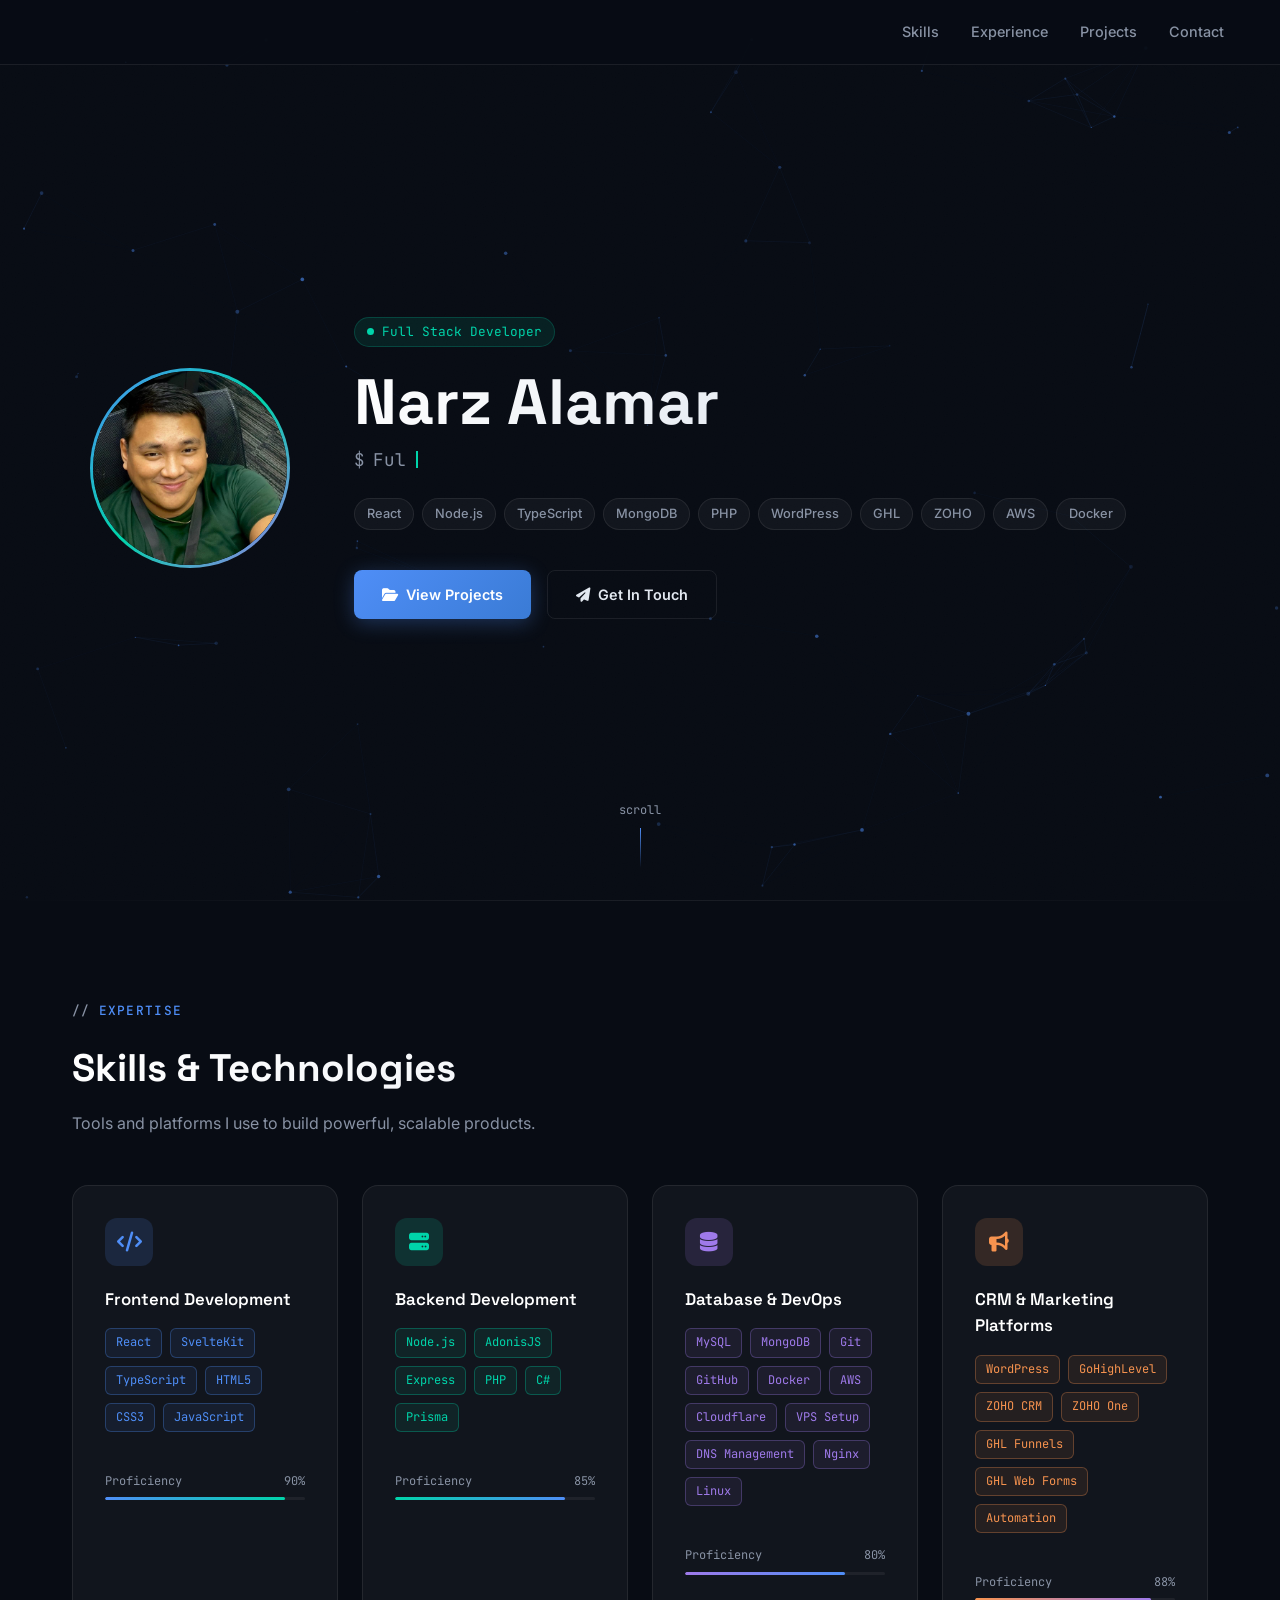
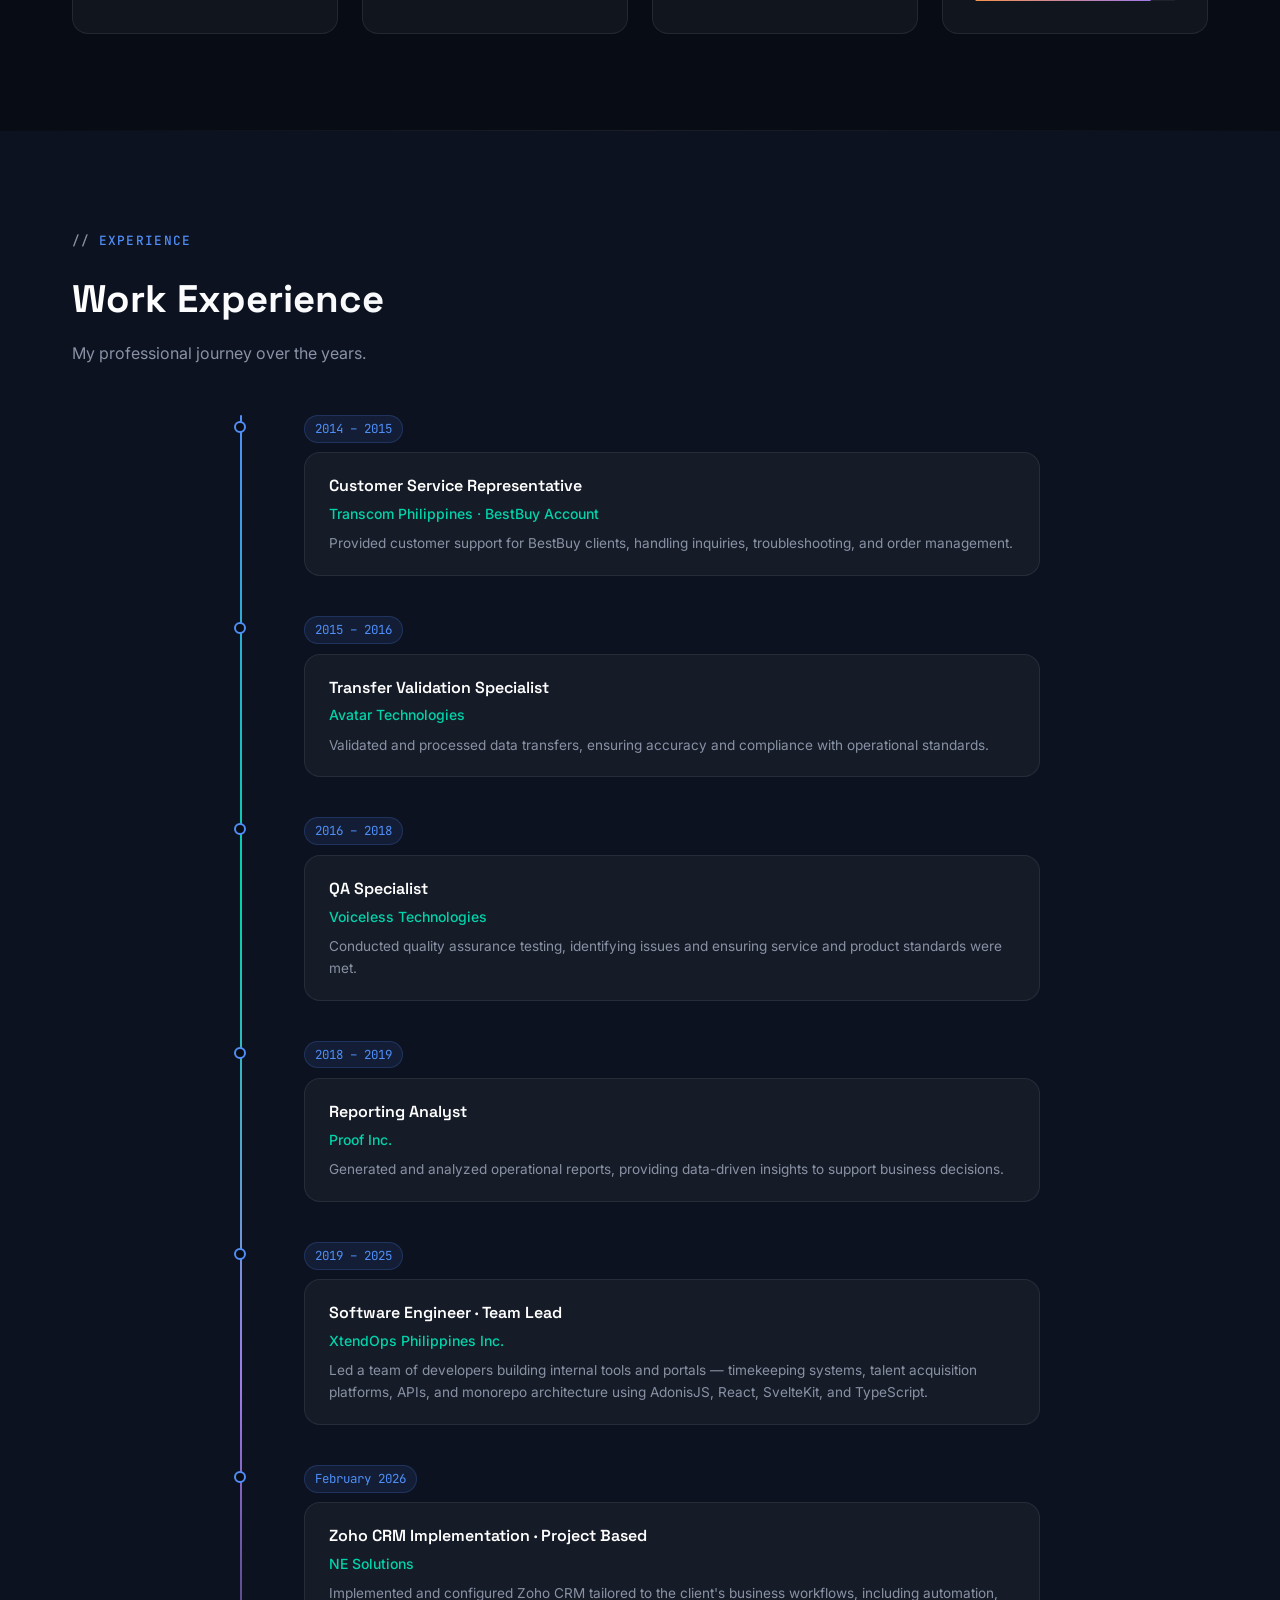
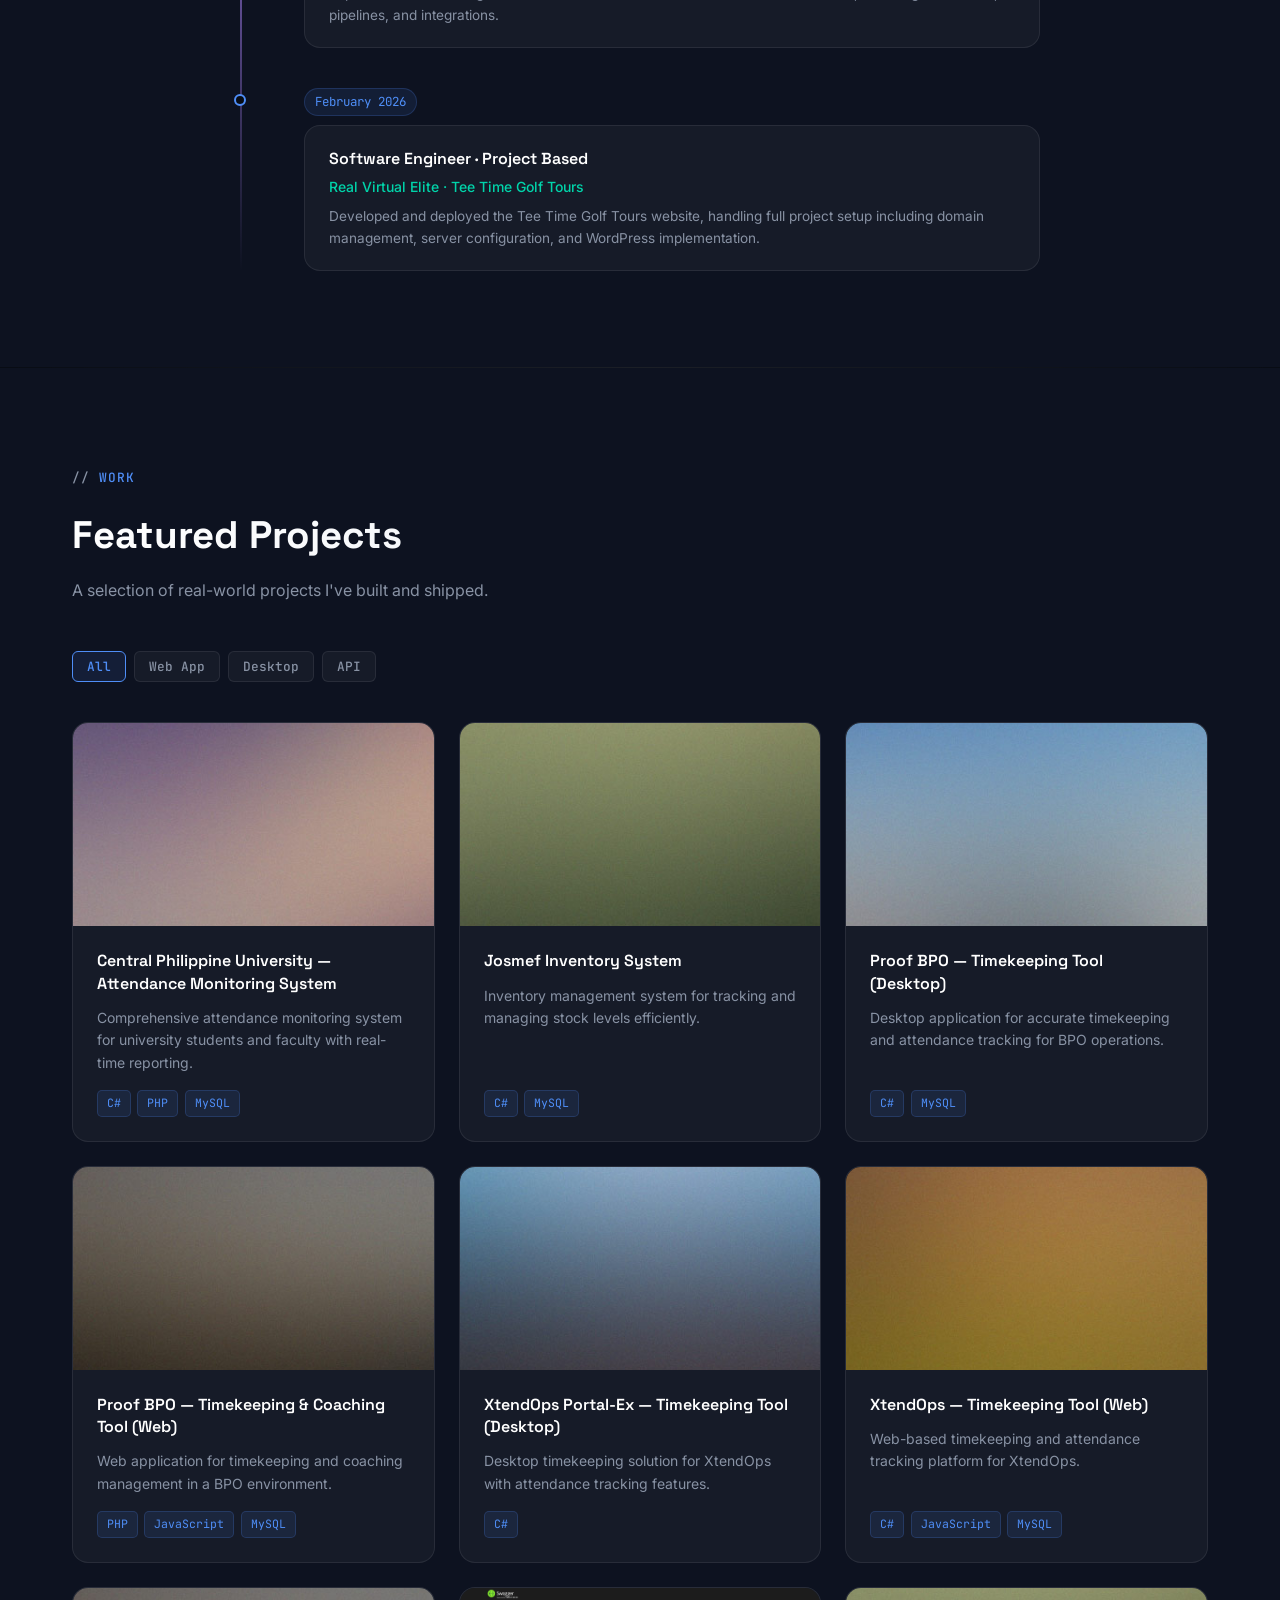
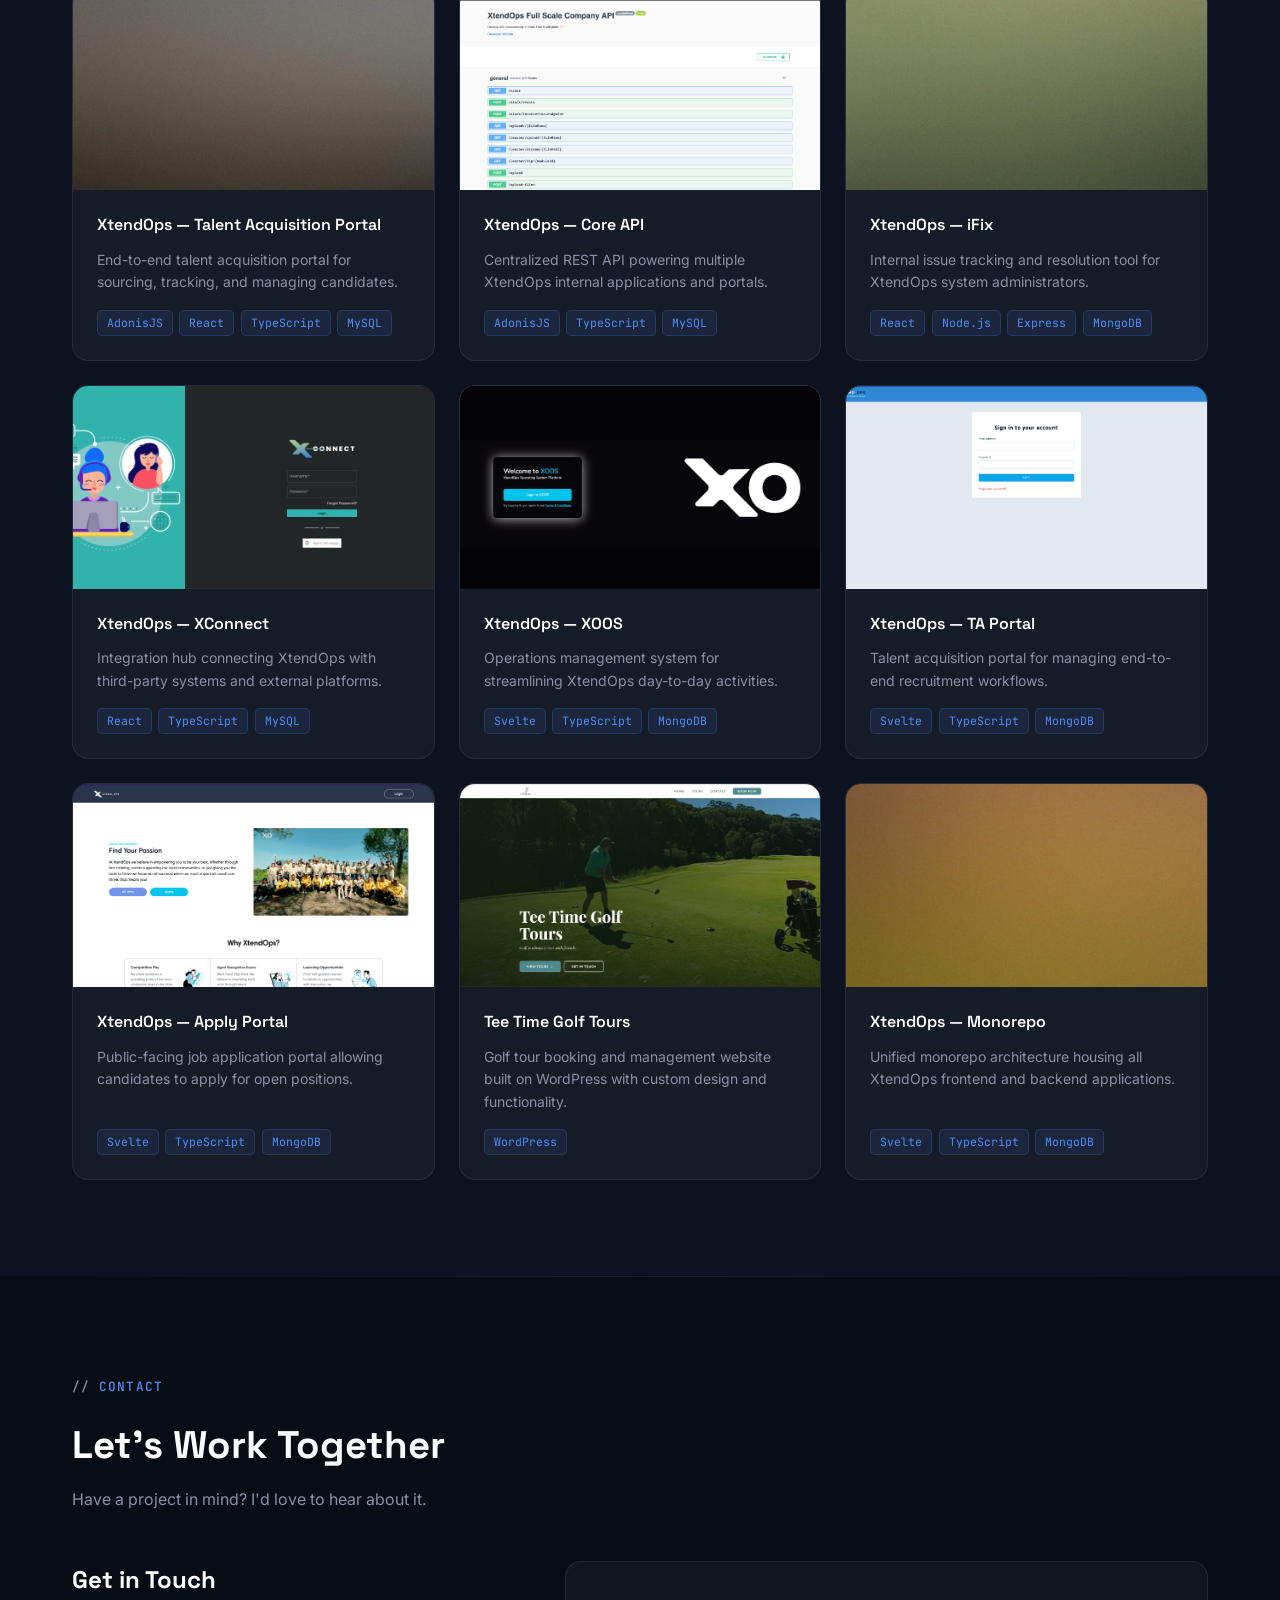
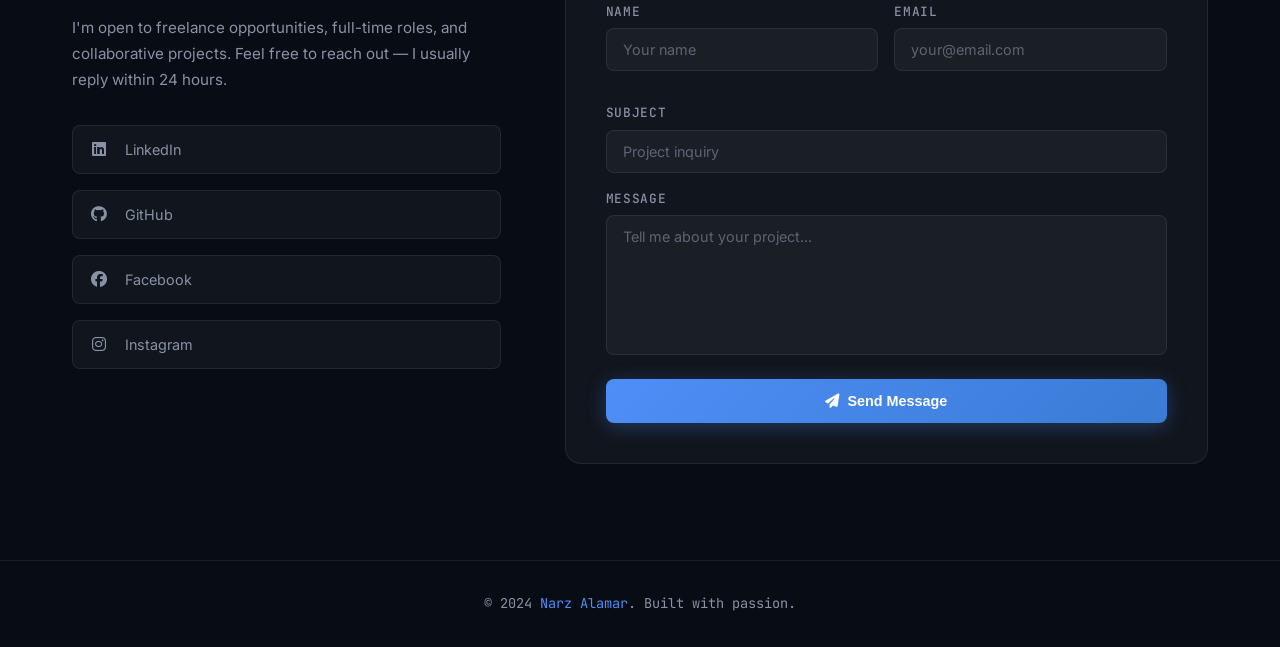
==== commit ea0e2730: "feat: professional redesign with timeline, new skills, and projects - Complete UI overhaul with mode" ====
--- a/index.html
+++ b/index.html
@@ -1,1831 +1,1959 @@
 <!DOCTYPE html>
-<html lang="en" data-theme="dark">
+<html lang="en">
   <head>
     <title>Narz Alamar - Portfolio</title>
     <meta charset="utf-8" />
     <meta name="viewport" content="width=device-width, initial-scale=1, user-scalable=no" />
-    <link rel="stylesheet" href="assets/css/main.css" />
-    <link rel="stylesheet" href="https://cdnjs.cloudflare.com/ajax/libs/font-awesome/6.0.0/css/all.min.css" />
+    <link rel="preconnect" href="https://fonts.googleapis.com" />
+    <link rel="preconnect" href="https://fonts.gstatic.com" crossorigin />
+    <link href="https://fonts.googleapis.com/css2?family=Inter:wght@300;400;500;600;700&family=Space+Grotesk:wght@400;500;600;700&family=JetBrains+Mono:wght@400;500&display=swap" rel="stylesheet" />
+    <link rel="stylesheet" href="https://cdnjs.cloudflare.com/ajax/libs/font-awesome/6.5.0/css/all.min.css" />
     <style>
+      /* ==============================
+         RESET & BASE
+      ============================== */
+      *, *::before, *::after { box-sizing: border-box; margin: 0; padding: 0; }
+
       :root {
-        --primary-color: #43b3e0;
-        --secondary-color: #2c3e50;
-        --text-color: #f0f0f0;
-        --bg-color: #121212;
-        --card-bg: #1e1e1e;
-        --console-bg: #0a0a0a;
-        --console-text: #00ff00;
-        --console-border: rgba(0, 255, 0, 0.2);
-      }
-
-      /* Force dark theme by default */
-      html, body {
-        background-color: var(--bg-color) !important;
-        color: var(--text-color) !important;
-        min-height: 100vh;
-      }
-
-      /* Override any default white backgrounds */
-      .wrapper {
-        background-color: var(--bg-color) !important;
-      }
-
-      .wrapper.style1,
-      .wrapper.style2,
-      .wrapper.style3,
-      .wrapper.style4 {
-        background-color: var(--bg-color) !important;
-        color: var(--text-color) !important;
-      }
-
-      /* Update navigation styles */
+        --bg: #080c14;
+        --bg-2: #0d1220;
+        --surface: rgba(255,255,255,0.04);
+        --surface-hover: rgba(255,255,255,0.08);
+        --border: rgba(255,255,255,0.08);
+        --border-hover: rgba(255,255,255,0.18);
+        --text: #e2e8f0;
+        --text-muted: #8892a4;
+        --accent: #4f8ef7;
+        --accent-2: #00d4aa;
+        --accent-3: #9f7aea;
+        --accent-4: #f7934f;
+        --glow: rgba(79,142,247,0.3);
+        --glow-2: rgba(0,212,170,0.3);
+        --font-sans: 'Inter', sans-serif;
+        --font-heading: 'Space Grotesk', sans-serif;
+        --font-mono: 'JetBrains Mono', monospace;
+        --radius: 16px;
+        --radius-sm: 8px;
+        --transition: 0.3s cubic-bezier(0.4,0,0.2,1);
+      }
+
+      html { scroll-behavior: smooth; }
+
+      body {
+        font-family: var(--font-sans);
+        background: var(--bg);
+        color: var(--text);
+        line-height: 1.6;
+        overflow-x: hidden;
+      }
+
+      a { text-decoration: none; color: inherit; }
+      img { max-width: 100%; display: block; }
+      ul { list-style: none; }
+
+      /* ==============================
+         CANVAS BACKGROUND
+      ============================== */
+      #canvas-bg {
+        position: fixed;
+        inset: 0;
+        z-index: 0;
+        pointer-events: none;
+      }
+
+      /* ==============================
+         NOISE OVERLAY
+      ============================== */
+      body::before {
+        content: '';
+        position: fixed;
+        inset: 0;
+        background-image: url("data:image/svg+xml,%3Csvg viewBox='0 0 200 200' xmlns='http://www.w3.org/2000/svg'%3E%3Cfilter id='n'%3E%3CfeTurbulence type='fractalNoise' baseFrequency='0.9' numOctaves='4' stitchTiles='stitch'/%3E%3C/filter%3E%3Crect width='100%25' height='100%25' filter='url(%23n)' opacity='0.03'/%3E%3C/svg%3E");
+        background-size: 200px 200px;
+        pointer-events: none;
+        z-index: 0;
+        opacity: 0.5;
+      }
+
+      /* ==============================
+         CURSOR
+      ============================== */
+      .cursor {
+        position: fixed;
+        width: 8px;
+        height: 8px;
+        background: var(--accent);
+        border-radius: 50%;
+        pointer-events: none;
+        z-index: 10000;
+        transition: transform 0.1s;
+        mix-blend-mode: screen;
+      }
+
+      .cursor-ring {
+        position: fixed;
+        width: 36px;
+        height: 36px;
+        border: 1.5px solid rgba(79,142,247,0.5);
+        border-radius: 50%;
+        pointer-events: none;
+        z-index: 9999;
+        transition: transform 0.15s, width 0.2s, height 0.2s, border-color 0.2s;
+      }
+
+      body:has(a:hover) .cursor-ring,
+      body:has(button:hover) .cursor-ring {
+        width: 56px; height: 56px;
+        border-color: var(--accent);
+      }
+
+      /* ==============================
+         NAVIGATION
+      ============================== */
       #nav {
-        background-color: var(--console-bg) !important;
-        border-bottom: 1px solid var(--console-border);
-      }
-
-      #nav ul li a {
-        color: var(--text-color) !important;
-      }
-
-      #nav ul li a:hover {
-        color: var(--primary-color) !important;
-      }
-
-      /* Update card and box styles */
-      .box {
-        background-color: var(--card-bg) !important;
-        color: var(--text-color) !important;
-        border: 1px solid rgba(255, 255, 255, 0.1);
-      }
-
-      /* Update text colors */
-      h1, h2, h3, h4, h5, h6 {
-        color: var(--text-color) !important;
-      }
-
-      p {
-        color: var(--text-color) !important;
-      }
-
-      /* Update form elements */
-      input[type="text"],
-      input[type="email"],
-      textarea {
-        background-color: var(--card-bg) !important;
-        color: var(--text-color) !important;
-        border: 1px solid rgba(255, 255, 255, 0.1) !important;
-      }
-
-      input[type="text"]:focus,
-      input[type="email"]:focus,
-      textarea:focus {
-        border-color: var(--primary-color) !important;
-      }
-
-      /* Update button styles */
-      .button {
-        background-color: var(--console-bg) !important;
-        color: var(--text-color) !important;
-        border: 1px solid var(--primary-color) !important;
-      }
-
-      .button:hover {
-        background-color: var(--primary-color) !important;
-        color: var(--bg-color) !important;
-      }
-
-      /* Update banner styles */
-      .banner {
         position: fixed;
         top: 0;
         left: 0;
-        width: 100%;
-        height: 100vh;
-        background: linear-gradient(to bottom, #0a0a2a, #1a1a3a);
-        overflow: hidden;
-        z-index: 0;
-      }
-
-      .star {
-        position: absolute;
-        width: 3px;
-        height: 3px;
-        background: white;
-        animation: twinkle var(--twinkle-duration) infinite;
-        box-shadow: 0 0 4px #fff;
-      }
-
-      .pixel-planet {
-        position: absolute;
-        width: 40px;
-        height: 40px;
-        border-radius: 50%;
-        background: #43b3e0;
-        box-shadow: 0 0 20px #43b3e0;
-      }
-
-      /* Update hero section styles */
-      .hero-section {
+        right: 0;
+        z-index: 100;
+        padding: 0 2rem;
+        background: rgba(8,12,20,0.7);
+        backdrop-filter: blur(20px);
+        -webkit-backdrop-filter: blur(20px);
+        border-bottom: 1px solid var(--border);
+        transition: background var(--transition);
+      }
+
+      #nav ul {
+        max-width: 1200px;
+        margin: 0 auto;
+        display: flex;
+        align-items: center;
+        gap: 0;
+        height: 64px;
+      }
+
+      #nav ul li:first-child {
+        margin-right: auto;
+        font-family: var(--font-heading);
+        font-weight: 700;
+        font-size: 1.1rem;
+        background: linear-gradient(135deg, var(--accent), var(--accent-2));
+        -webkit-background-clip: text;
+        -webkit-text-fill-color: transparent;
+        background-clip: text;
+      }
+
+      #nav ul li a {
+        font-size: 0.9rem;
+        font-weight: 500;
+        color: var(--text-muted);
+        padding: 0.5rem 1rem;
+        border-radius: var(--radius-sm);
+        transition: all var(--transition);
         position: relative;
-        z-index: 1;
+      }
+
+      #nav ul li:first-child a {
+        -webkit-text-fill-color: transparent;
+        padding: 0;
+      }
+
+      #nav ul li a:hover {
+        color: var(--text);
+        background: var(--surface);
+      }
+
+      /* ==============================
+         HERO
+      ============================== */
+      .hero {
+        position: relative;
         min-height: 100vh;
         display: flex;
+        align-items: center;
         justify-content: center;
+        padding: 100px 2rem 4rem;
+        z-index: 1;
+      }
+
+      .hero-inner {
+        max-width: 1100px;
+        width: 100%;
+        display: grid;
+        grid-template-columns: auto 1fr;
+        gap: 4rem;
         align-items: center;
-        padding: 2rem;
-        background: transparent;
-      }
-
-      .hero-content {
-        background: rgba(10, 10, 10, 0.8);
-        backdrop-filter: blur(5px);
-        border: 1px solid rgba(0, 255, 0, 0.2);
-        padding: 3rem;
-        border-radius: 10px;
-        max-width: 1200px;
+      }
+
+      .hero-avatar {
+        position: relative;
+        flex-shrink: 0;
+      }
+
+      .avatar-ring {
+        width: 200px;
+        height: 200px;
+        border-radius: 50%;
+        padding: 3px;
+        background: linear-gradient(135deg, var(--accent), var(--accent-2), var(--accent-3));
+      }
+
+      .avatar-inner {
         width: 100%;
-      }
-
-      .hero-content::before {
-        content: '● ● ●';
+        height: 100%;
+        border-radius: 50%;
+        overflow: hidden;
+        background: var(--bg);
+      }
+
+      .avatar-inner img {
+        width: 100%;
+        height: 100%;
+        object-fit: cover;
+        border-radius: 50%;
+      }
+
+      .hero-badge {
         position: absolute;
-        top: 10px;
-        left: 15px;
-        color: #ff5f56;
-        font-size: 12px;
-        letter-spacing: 5px;
-      }
-
-      .profile-image-container {
-        position: relative;
-      }
-
-      .profile-image {
-        width: 100%;
-        height: auto;
+        bottom: 8px;
+        right: 8px;
+        background: linear-gradient(135deg, var(--accent), var(--accent-2));
+        color: #fff;
+        font-size: 0.7rem;
+        font-weight: 600;
+        padding: 4px 10px;
+        border-radius: 20px;
+        white-space: nowrap;
+        box-shadow: 0 4px 12px var(--glow);
+      }
+
+      .hero-text { }
+
+      .hero-label {
+        display: inline-flex;
+        align-items: center;
+        gap: 0.5rem;
+        font-family: var(--font-mono);
+        font-size: 0.8rem;
+        color: var(--accent-2);
+        background: rgba(0,212,170,0.1);
+        border: 1px solid rgba(0,212,170,0.2);
+        padding: 4px 12px;
+        border-radius: 20px;
+        margin-bottom: 1.25rem;
+      }
+
+      .hero-label::before {
+        content: '';
+        width: 7px; height: 7px;
+        background: var(--accent-2);
         border-radius: 50%;
-        border: 3px solid var(--primary-color);
-        box-shadow: 0 0 20px rgba(67, 179, 224, 0.3);
-      }
-
-      .name-container {
-        display: flex;
-        flex-direction: column;
-        align-items: flex-start;
-        gap: 1rem;
-        padding: 1rem;
-      }
-
-      .console-line {
+        animation: pulse 2s infinite;
+      }
+
+      @keyframes pulse {
+        0%, 100% { opacity: 1; transform: scale(1); }
+        50% { opacity: 0.5; transform: scale(0.8); }
+      }
+
+      .hero-name {
+        font-family: var(--font-heading);
+        font-size: clamp(2.5rem, 5vw, 4rem);
+        font-weight: 700;
+        line-height: 1.1;
+        margin-bottom: 0.5rem;
+        background: linear-gradient(135deg, #fff 0%, var(--text) 60%, var(--accent) 100%);
+        -webkit-background-clip: text;
+        -webkit-text-fill-color: transparent;
+        background-clip: text;
+      }
+
+      .hero-role {
+        font-family: var(--font-mono);
+        font-size: 1.1rem;
+        color: var(--accent);
+        margin-bottom: 1.5rem;
         display: flex;
         align-items: center;
-        margin-bottom: 0.5rem;
-      }
-
-      .console-prompt {
-        color: #00ff00;
-        margin-right: 10px;
-      }
-
-      .console-text {
-        color: #00ff00;
-        font-size: 1.2rem;
-      }
-
-      .logo-text {
-        font-size: 2.5rem;
-        color: #FFFF;
-        position: relative;
-        font-family: 'Press Start 2P', monospace;
-        text-shadow: 0 0 10px rgba(0, 255, 0, 0.3);
-        line-height: 1.4;
-      }
-
-      .blinking-cursor {
+        gap: 0.5rem;
+      }
+
+      .hero-role span { color: var(--text-muted); }
+
+      .typing-wrapper {
+        font-family: var(--font-mono);
+        font-size: 0.95rem;
+        color: var(--text-muted);
+        margin-bottom: 2rem;
+        min-height: 1.5rem;
+      }
+
+      .typing-wrapper .typed { color: var(--accent-2); }
+
+      .cursor-blink {
         display: inline-block;
-        width: 10px;
-        height: 20px;
-        background-color: #00ff00;
-        margin-left: 5px;
-        animation: blink 1s infinite;
+        width: 2px;
+        height: 1em;
+        background: var(--accent-2);
+        margin-left: 2px;
         vertical-align: middle;
-      }
-
-      @keyframes blink {
-        0%, 100% { opacity: 1; }
-        50% { opacity: 0; }
-      }
-
-      .skill-tags {
+        animation: blink 1s step-end infinite;
+      }
+
+      @keyframes blink { 0%,100%{opacity:1} 50%{opacity:0} }
+
+      .hero-tags {
         display: flex;
         flex-wrap: wrap;
         gap: 0.5rem;
-        margin: 0;
-      }
-
-      .skill-tag {
-        background: rgba(0, 255, 0, 0.1);
-        border: 1px solid #00ff00;
-        padding: 0.5rem 1rem;
-        border-radius: 5px;
-        color: #00ff00;
-        font-family: 'Courier New', monospace;
+        margin-bottom: 2.5rem;
+      }
+
+      .tag {
+        font-size: 0.8rem;
+        font-weight: 500;
+        padding: 5px 12px;
+        border-radius: 20px;
+        border: 1px solid var(--border);
+        background: var(--surface);
+        color: var(--text-muted);
+        transition: all var(--transition);
+      }
+
+      .tag:hover {
+        border-color: var(--accent);
+        color: var(--accent);
+        background: rgba(79,142,247,0.08);
+      }
+
+      .hero-ctas {
+        display: flex;
+        gap: 1rem;
+        flex-wrap: wrap;
+      }
+
+      .btn-primary {
+        display: inline-flex;
+        align-items: center;
+        gap: 0.5rem;
+        padding: 0.75rem 1.75rem;
+        background: linear-gradient(135deg, var(--accent), #3a7bd5);
+        color: #fff;
+        font-weight: 600;
         font-size: 0.9rem;
-        transition: all 0.3s ease;
-      }
-
-      .skill-tag:hover {
-        background: rgba(0, 255, 0, 0.2);
+        border-radius: var(--radius-sm);
+        border: none;
+        cursor: pointer;
+        transition: all var(--transition);
+        box-shadow: 0 4px 20px var(--glow);
+      }
+
+      .btn-primary:hover {
         transform: translateY(-2px);
-      }
-
-      .explore-button {
-        margin-top: 1rem;
-        padding: 1rem 2rem;
+        box-shadow: 0 8px 30px var(--glow);
+      }
+
+      .btn-outline {
+        display: inline-flex;
+        align-items: center;
+        gap: 0.5rem;
+        padding: 0.75rem 1.75rem;
         background: transparent;
-        border: 1px solid #00ff00;
-        color: #00ff00;
-        font-family: 'Courier New', monospace;
-        font-size: 1.1rem;
+        color: var(--text);
+        font-weight: 600;
+        font-size: 0.9rem;
+        border-radius: var(--radius-sm);
+        border: 1px solid var(--border);
         cursor: pointer;
-        transition: all 0.3s ease;
+        transition: all var(--transition);
+      }
+
+      .btn-outline:hover {
+        border-color: var(--accent);
+        color: var(--accent);
+        background: rgba(79,142,247,0.08);
+        transform: translateY(-2px);
+      }
+
+      /* ==============================
+         SCROLL INDICATOR
+      ============================== */
+      .scroll-indicator {
+        position: absolute;
+        bottom: 2rem;
+        left: 50%;
+        transform: translateX(-50%);
+        display: flex;
+        flex-direction: column;
+        align-items: center;
+        gap: 0.5rem;
+        color: var(--text-muted);
+        font-size: 0.75rem;
+        font-family: var(--font-mono);
+        animation: float 2s ease-in-out infinite;
+        z-index: 1;
+      }
+
+      @keyframes float {
+        0%,100%{transform:translateX(-50%) translateY(0)} 50%{transform:translateX(-50%) translateY(-8px)}
+      }
+
+      .scroll-line {
+        width: 1px;
+        height: 40px;
+        background: linear-gradient(to bottom, var(--accent), transparent);
+      }
+
+      /* ==============================
+         SECTION COMMON
+      ============================== */
+      section { position: relative; z-index: 1; }
+
+      .section-inner {
+        max-width: 1200px;
+        margin: 0 auto;
+        padding: 6rem 2rem;
+      }
+
+      .section-label {
+        display: inline-flex;
+        align-items: center;
+        gap: 0.5rem;
+        font-family: var(--font-mono);
+        font-size: 0.8rem;
+        font-weight: 500;
+        color: var(--accent);
+        text-transform: uppercase;
+        letter-spacing: 0.1em;
+        margin-bottom: 1rem;
+      }
+
+      .section-label::before {
+        content: '//';
+        color: var(--text-muted);
+      }
+
+      .section-title {
+        font-family: var(--font-heading);
+        font-size: clamp(1.75rem, 3vw, 2.5rem);
+        font-weight: 700;
+        margin-bottom: 0.75rem;
+        background: linear-gradient(135deg, #fff, var(--text));
+        -webkit-background-clip: text;
+        -webkit-text-fill-color: transparent;
+        background-clip: text;
+      }
+
+      .section-subtitle {
+        color: var(--text-muted);
+        font-size: 1rem;
+        margin-bottom: 3rem;
+        max-width: 500px;
+      }
+
+      /* ==============================
+         SKILLS SECTION
+      ============================== */
+      #work { background: transparent; }
+
+      .skills-grid {
+        display: grid;
+        grid-template-columns: repeat(auto-fit, minmax(260px, 1fr));
+        gap: 1.5rem;
+      }
+
+      .skill-card {
+        background: var(--surface);
+        border: 1px solid var(--border);
+        border-radius: var(--radius);
+        padding: 2rem;
+        transition: all var(--transition);
         position: relative;
         overflow: hidden;
-      }
-
-      .explore-button:hover {
-        background: rgba(0, 255, 0, 0.1);
-        box-shadow: 0 0 20px rgba(0, 255, 0, 0.2);
-      }
-
-      /* Updated Smoke Trail Effect */
-      .smoke-particle {
-        position: fixed;
-        pointer-events: none;
-        background: radial-gradient(ellipse at center, 
-          rgba(200, 200, 200, 0.3) 0%,
-          rgba(200, 200, 200, 0.2) 30%,
-          rgba(200, 200, 200, 0) 80%);
-        z-index: 9999;
-        will-change: transform, opacity;
-        border-radius: 50%;
-        filter: blur(12px);
-        transform-origin: center;
-        width: 100px;
-        height: 100px;
-      }
-
-      /* Cursor Trail Effect */
-      .cursor-trail {
-        position: fixed;
-        width: 10px;
-        height: 10px;
-        background: #ffffff;
-        border-radius: 50%;
-        pointer-events: none;
-        opacity: 0.5;
-        z-index: 9999;
-      }
-
-      .theme-toggle {
-        position: fixed;
-        top: 20px;
-        right: 20px;
-        z-index: 1000;
-        background: var(--primary-color);
-        border: none;
-        padding: 10px;
-        border-radius: 50%;
-        cursor: pointer;
-        color: white;
-        box-shadow: 0 2px 5px rgba(0,0,0,0.2);
-      }
-
-      .box:hover {
-        transform: translateY(-5px);
-        box-shadow: 0 5px 15px rgba(0, 0, 0, 0.3);
-      }
-
-      .social a {
-        transition: transform 0.3s;
-      }
-
-      .social a:hover {
-        transform: scale(1.2);
-      }
-
-      .console-cursor {
-        animation: blink 1s infinite;
-      }
-
-      @keyframes blink {
-        0%, 100% { opacity: 1; }
-        50% { opacity: 0; }
-      }
-
-      .skill-tag {
-        display: inline-block;
-        padding: 5px 10px;
-        margin: 5px;
-        background: var(--primary-color);
-        color: white;
-        border-radius: 15px;
-        font-size: 0.8em;
-      }
-
-      /* Console Styles */
-      .console-article {
-        background: var(--console-bg);
-        color: var(--console-text);
-        font-family: 'Courier New', monospace;
-        padding: 2rem;
-        border-radius: 5px;
-        box-shadow: 0 0 20px rgba(0, 255, 0, 0.1);
-        position: relative;
-        overflow: hidden;
-        border: 1px solid var(--console-border);
-      }
-
-      .console-article::before {
+        opacity: 0;
+        transform: translateY(30px);
+      }
+
+      .skill-card.visible {
+        opacity: 1;
+        transform: translateY(0);
+        transition: opacity 0.5s ease, transform 0.5s ease, background var(--transition), border-color var(--transition), box-shadow var(--transition);
+      }
+
+      .skill-card::before {
         content: '';
         position: absolute;
+        inset: 0;
+        border-radius: var(--radius);
+        background: var(--card-gradient, linear-gradient(135deg, transparent, transparent));
+        opacity: 0;
+        transition: opacity var(--transition);
+        pointer-events: none;
+      }
+
+      .skill-card:hover {
+        border-color: var(--border-hover);
+        background: var(--surface-hover);
+        transform: translateY(-4px);
+        box-shadow: 0 20px 40px rgba(0,0,0,0.3), 0 0 0 1px var(--border-hover);
+      }
+
+      .skill-card:hover::before { opacity: 1; }
+
+      .skill-card[data-accent="blue"] { --card-gradient: linear-gradient(135deg, rgba(79,142,247,0.08), transparent); }
+      .skill-card[data-accent="teal"] { --card-gradient: linear-gradient(135deg, rgba(0,212,170,0.08), transparent); }
+      .skill-card[data-accent="purple"] { --card-gradient: linear-gradient(135deg, rgba(159,122,234,0.08), transparent); }
+      .skill-card[data-accent="orange"] { --card-gradient: linear-gradient(135deg, rgba(247,147,79,0.08), transparent); }
+
+      .skill-card-icon {
+        width: 48px;
+        height: 48px;
+        border-radius: 12px;
+        display: flex;
+        align-items: center;
+        justify-content: center;
+        font-size: 1.25rem;
+        margin-bottom: 1.25rem;
+        flex-shrink: 0;
+      }
+
+      .skill-card[data-accent="blue"] .skill-card-icon { background: rgba(79,142,247,0.15); color: var(--accent); }
+      .skill-card[data-accent="teal"] .skill-card-icon { background: rgba(0,212,170,0.15); color: var(--accent-2); }
+      .skill-card[data-accent="purple"] .skill-card-icon { background: rgba(159,122,234,0.15); color: var(--accent-3); }
+      .skill-card[data-accent="orange"] .skill-card-icon { background: rgba(247,147,79,0.15); color: var(--accent-4); }
+
+      .skill-card-title {
+        font-family: var(--font-heading);
+        font-size: 1.05rem;
+        font-weight: 600;
+        margin-bottom: 1rem;
+        color: #fff;
+      }
+
+      .skill-tags-wrap {
+        display: flex;
+        flex-wrap: wrap;
+        gap: 0.5rem;
+        margin-bottom: 1.5rem;
+      }
+
+      .skill-chip {
+        font-family: var(--font-mono);
+        font-size: 0.75rem;
+        padding: 4px 10px;
+        border-radius: 6px;
+        border: 1px solid;
+        transition: all var(--transition);
+      }
+
+      .skill-card[data-accent="blue"] .skill-chip {
+        border-color: rgba(79,142,247,0.3);
+        color: var(--accent);
+        background: rgba(79,142,247,0.08);
+      }
+      .skill-card[data-accent="teal"] .skill-chip {
+        border-color: rgba(0,212,170,0.3);
+        color: var(--accent-2);
+        background: rgba(0,212,170,0.08);
+      }
+      .skill-card[data-accent="purple"] .skill-chip {
+        border-color: rgba(159,122,234,0.3);
+        color: var(--accent-3);
+        background: rgba(159,122,234,0.08);
+      }
+      .skill-card[data-accent="orange"] .skill-chip {
+        border-color: rgba(247,147,79,0.3);
+        color: var(--accent-4);
+        background: rgba(247,147,79,0.08);
+      }
+
+      .skill-chip:hover { transform: translateY(-2px); filter: brightness(1.2); }
+
+      .skill-bar-wrap {
+        margin-top: auto;
+        padding-top: 1rem;
+      }
+
+      .skill-bar-meta {
+        display: flex;
+        justify-content: space-between;
+        font-size: 0.75rem;
+        color: var(--text-muted);
+        margin-bottom: 6px;
+        font-family: var(--font-mono);
+      }
+
+      .skill-bar-track {
+        height: 3px;
+        background: rgba(255,255,255,0.06);
+        border-radius: 2px;
+        overflow: hidden;
+      }
+
+      .skill-bar-fill {
+        height: 100%;
+        border-radius: 2px;
+        width: 0;
+        transition: width 1.2s cubic-bezier(0.4,0,0.2,1);
+      }
+
+      .skill-card[data-accent="blue"] .skill-bar-fill { background: linear-gradient(90deg, var(--accent), var(--accent-2)); }
+      .skill-card[data-accent="teal"] .skill-bar-fill { background: linear-gradient(90deg, var(--accent-2), var(--accent)); }
+      .skill-card[data-accent="purple"] .skill-bar-fill { background: linear-gradient(90deg, var(--accent-3), var(--accent)); }
+      .skill-card[data-accent="orange"] .skill-bar-fill { background: linear-gradient(90deg, var(--accent-4), var(--accent-3)); }
+
+      /* ==============================
+         TIMELINE SECTION
+      ============================== */
+      #experience { background: var(--bg-2); }
+
+      .timeline {
+        position: relative;
+        max-width: 800px;
+        margin: 0 auto;
+        padding-left: 2rem;
+      }
+
+      .timeline::before {
+        content: '';
+        position: absolute;
+        left: 0;
         top: 0;
-        left: 0;
-        right: 0;
-        height: 30px;
-        background: #1a1a1a;
-        border-top-left-radius: 5px;
-        border-top-right-radius: 5px;
-      }
-
-      .console-article::after {
-        content: '● ● ●';
+        bottom: 0;
+        width: 2px;
+        background: linear-gradient(to bottom, var(--accent), var(--accent-2), var(--accent-3), transparent);
+        border-radius: 2px;
+      }
+
+      .timeline-item {
+        position: relative;
+        padding: 0 0 2.5rem 2rem;
+        opacity: 0;
+        transform: translateX(-20px);
+        transition: opacity 0.5s ease, transform 0.5s ease;
+      }
+
+      .timeline-item.visible {
+        opacity: 1;
+        transform: translateX(0);
+      }
+
+      .timeline-item::before {
+        content: '';
         position: absolute;
-        top: 8px;
-        left: 15px;
-        color: #ff5f56;
-        font-size: 12px;
-        letter-spacing: 2px;
-      }
-
-      .console-header {
-        margin-top: 40px;
-        margin-bottom: 2rem;
-      }
-
-      .console-header h2 {
-        color: #00ff00;
-        font-size: 1.5em;
-        margin-bottom: 1rem;
-        text-shadow: 0 0 5px rgba(0, 255, 0, 0.5);
-      }
-
-      .console-header p {
-        color: #00ff00;
-        opacity: 0.8;
-      }
-
-      .console-box {
-        background: rgba(0, 255, 0, 0.05);
-        border: 1px solid var(--console-border);
-        padding: 1.5rem;
-        margin-bottom: 1.5rem;
-        position: relative;
-        transition: all 0.3s ease;
-      }
-
-      .console-box:hover {
-        background: rgba(0, 255, 0, 0.1);
-        border-color: rgba(0, 255, 0, 0.4);
-        box-shadow: 0 0 15px rgba(0, 255, 0, 0.2);
-      }
-
-      .console-box::before {
-        content: '>';
-        position: absolute;
-        left: 10px;
-        top: 50%;
-        transform: translateY(-50%);
-        color: var(--console-text);
-        opacity: 0.5;
-      }
-
-      .console-box h3 {
-        color: var(--console-text);
-        margin-left: 20px;
-        font-size: 1.2em;
-      }
-
-      .console-box p {
-        color: var(--console-text);
-        opacity: 0.8;
-        margin-left: 20px;
-      }
-
-      .console-icon {
-        color: var(--console-text);
-        opacity: 0.8;
-        margin-right: 10px;
-      }
-
-      .console-button {
-        background: transparent;
-        border: 1px solid var(--console-text);
-        color: var(--console-text);
-        padding: 0.8rem 1.5rem;
-        font-family: 'Courier New', monospace;
+        left: -2.4rem;
+        top: 6px;
+        width: 12px;
+        height: 12px;
+        border-radius: 50%;
+        border: 2px solid var(--accent);
+        background: var(--bg);
+        transition: all var(--transition);
+        z-index: 1;
+      }
+
+      .timeline-item:hover::before {
+        background: var(--accent);
+        box-shadow: 0 0 12px var(--glow);
+      }
+
+      .timeline-item:last-child { padding-bottom: 0; }
+
+      .timeline-date {
+        font-family: var(--font-mono);
+        font-size: 0.78rem;
+        color: var(--accent);
+        background: rgba(79,142,247,0.1);
+        border: 1px solid rgba(79,142,247,0.2);
+        padding: 3px 10px;
+        border-radius: 20px;
+        display: inline-block;
+        margin-bottom: 0.6rem;
+      }
+
+      .timeline-card {
+        background: var(--surface);
+        border: 1px solid var(--border);
+        border-radius: var(--radius);
+        padding: 1.25rem 1.5rem;
+        transition: all var(--transition);
+      }
+
+      .timeline-card:hover {
+        border-color: var(--border-hover);
+        background: var(--surface-hover);
+        transform: translateX(4px);
+        box-shadow: 0 8px 24px rgba(0,0,0,0.3);
+      }
+
+      .timeline-role {
+        font-family: var(--font-heading);
+        font-size: 1rem;
+        font-weight: 600;
+        color: #fff;
+        margin-bottom: 0.25rem;
+      }
+
+      .timeline-company {
+        font-size: 0.875rem;
+        color: var(--accent-2);
+        font-weight: 500;
+        margin-bottom: 0.5rem;
+      }
+
+      .timeline-desc {
+        font-size: 0.85rem;
+        color: var(--text-muted);
+        line-height: 1.6;
+      }
+
+      /* ==============================
+         PROJECTS SECTION
+      ============================== */
+      #portfolio { background: var(--bg-2); }
+
+      .projects-filter {
+        display: flex;
+        gap: 0.5rem;
+        flex-wrap: wrap;
+        margin-bottom: 2.5rem;
+      }
+
+      .filter-btn {
+        font-size: 0.8rem;
+        font-weight: 500;
+        font-family: var(--font-mono);
+        padding: 6px 14px;
+        border-radius: 6px;
+        border: 1px solid var(--border);
+        background: var(--surface);
+        color: var(--text-muted);
         cursor: pointer;
-        transition: all 0.3s ease;
-        position: relative;
+        transition: all var(--transition);
+      }
+
+      .filter-btn.active,
+      .filter-btn:hover {
+        border-color: var(--accent);
+        color: var(--accent);
+        background: rgba(79,142,247,0.1);
+      }
+
+      .projects-grid {
+        display: grid;
+        grid-template-columns: repeat(auto-fill, minmax(320px, 1fr));
+        gap: 1.5rem;
+      }
+
+      .project-card {
+        background: var(--surface);
+        border: 1px solid var(--border);
+        border-radius: var(--radius);
         overflow: hidden;
-      }
-
-      .console-button:hover {
-        background: rgba(0, 255, 0, 0.1);
-        box-shadow: 0 0 10px rgba(0, 255, 0, 0.3);
-      }
-
-      .console-button::after {
-        content: '_';
-        animation: blink 1s infinite;
-      }
-
-      .console-cursor {
-        display: inline-block;
-        width: 10px;
-        height: 20px;
-        background: #00ff00;
-        margin-left: 5px;
-        animation: blink 1s infinite;
-      }
-
-      @media (max-width: 768px) {
-        .hero-content {
-          grid-template-columns: 1fr;
-          text-align: center;
-        }
-
-        .name-container {
-          align-items: center;
-        }
-
-        .console-line {
-          justify-content: center;
-        }
-
-        .skill-tags {
-          justify-content: center;
-        }
-      }
-
-      /* Add these new styles */
-      .typing-container {
-        min-height: 30px;
-        position: relative;
-        margin: 0;
-      }
-
-      .typing-text {
-        color: #00ff00;
-        font-family: 'Courier New', monospace;
-        font-size: 1.1rem;
-        white-space: nowrap;
-        margin: 0;
-        position: relative;
-        text-shadow: 0 0 5px rgba(0, 255, 0, 0.5);
-      }
-
-      .typing-text::after {
-        content: '|';
-        position: absolute;
-        right: -10px;
-        color: #00ff00;
-        animation: blink 1s infinite;
-        text-shadow: 0 0 5px rgba(0, 255, 0, 0.5);
-      }
-
-      @keyframes typing {
-        from { width: 0 }
-        to { width: 100% }
-      }
-
-      .hidden-skills {
-        display: none;
-        color: #00ff00;
-        font-family: 'Courier New', monospace;
-        font-size: 2.5rem;
-        white-space: nowrap;
-        margin: 0;
-        position: relative;
-      }
-
-      .skill-animation {
-        overflow: hidden;
-        border-right: 2px solid #00ff00;
-        white-space: nowrap;
-        margin: 0;
-        animation: 
-          typing 1s steps(30, end),
-          blink-caret .5s step-end infinite;
-      }
-
-      @keyframes blink-caret {
-        from, to { border-color: transparent }
-        50% { border-color: #00ff00 }
-      }
-
-      /* Skill Card Styles */
-      .skill-card {
-        transition: all 0.3s ease;
-        position: relative;
-        overflow: hidden;
-        background: #1a1a1a !important;
-        border: 1px solid #00ff00 !important;
-        min-height: 300px;
+        transition: all var(--transition);
+        opacity: 0;
+        transform: translateY(30px);
         display: flex;
         flex-direction: column;
       }
 
-      .skill-card:hover {
-        transform: translateY(-5px);
-        box-shadow: 0 0 15px rgba(0, 255, 0, 0.2);
-      }
-
-      .skill-header {
-        display: flex;
-        align-items: flex-start;
-        gap: 1rem;
-        margin-bottom: 2rem;
-        flex-direction: column;
-      }
-
-      .skill-header h3 {
-        font-size: 1.2rem;
-        margin: 0;
-        color: #fff !important;
-        font-family: 'Courier New', monospace;
-        white-space: nowrap;
-      }
-
-      .skill-header .console-icon {
-        color: #00ff00;
-        font-size: 2.5rem;
-        text-shadow: 0 0 10px rgba(0, 255, 0, 0.3);
-        margin-bottom: 0.5rem;
-      }
-
-      .skill-content {
-        display: flex;
-        flex-wrap: wrap;
-        gap: 0.8rem;
-        margin-bottom: 1.5rem;
-      }
-
-      .skill-tag {
-        background: rgba(0, 255, 0, 0.1);
-        border: 1px solid #00ff00;
-        padding: 0.4rem 0.8rem;
-        border-radius: 4px;
-        color: #00ff00;
-        font-family: 'Courier New', monospace;
-        font-size: 0.85rem;
-        transition: all 0.3s ease;
-        white-space: nowrap;
-      }
-
-      .skill-tag:hover {
-        background: rgba(0, 255, 0, 0.2);
-        transform: translateY(-2px);
-      }
-
-      .skill-progress {
-        height: 2px;
-        background: rgba(0, 255, 0, 0.1);
-        border-radius: 1px;
+      .project-card.visible {
+        opacity: 1;
+        transform: translateY(0);
+      }
+
+      .project-card:hover {
+        border-color: var(--border-hover);
+        transform: translateY(-6px);
+        box-shadow: 0 24px 48px rgba(0,0,0,0.4);
+      }
+
+      .project-img-wrap {
+        position: relative;
+        aspect-ratio: 16/9;
         overflow: hidden;
-        margin-top: auto;
-      }
-
-      .progress-bar {
-        height: 100%;
-        background: #00ff00;
-        border-radius: 1px;
-        transition: width 1s ease-in-out;
-      }
-
-      .console-box {
-        padding: 1.5rem;
-      }
-
-      .console-box::before {
-        content: '>';
-        position: absolute;
-        left: 1rem;
-        top: 1rem;
-        color: #00ff00;
-        opacity: 0.5;
-      }
-
-      .console-header {
-        text-align: center;
-        margin-bottom: 3rem;
-        padding-top: 4rem;
-      }
-
-      .console-header h2 {
-        font-family: 'Courier New', monospace;
-        color: #fff !important;
-        margin: 1rem 0;
-      }
-
-      .console-header p {
-        color: #888 !important;
-        font-family: 'Courier New', monospace;
-      }
-
-      .console-line {
-        display: flex;
-        align-items: center;
-        gap: 0.5rem;
-        justify-content: center;
-        margin-bottom: 1rem;
-      }
-
-      .console-prompt {
-        color: #00ff00;
-      }
-
-      .console-text {
-        color: #00ff00;
-        font-family: 'Courier New', monospace;
-      }
-
-      /* Project Card Styles */
-      .project-card {
-        position: relative;
-        overflow: hidden;
-        transition: transform 0.3s ease, box-shadow 0.3s ease;
-        background: var(--card-bg) !important;
-        border: 1px solid rgba(0, 255, 0, 0.1) !important;
-        height: 100%;
-        display: flex;
-        flex-direction: column;
-        margin-bottom: 2rem;
-      }
-
-      .project-card:hover {
-        transform: translateY(-10px);
-        box-shadow: 0 10px 20px rgba(0, 255, 0, 0.2);
-      }
-
-      .project-image {
-        position: relative;
-        overflow: hidden;
-        aspect-ratio: 16/9;
-      }
-
-      .project-image img {
+        background: var(--bg);
+      }
+
+      .project-img-wrap img {
         width: 100%;
         height: 100%;
         object-fit: cover;
-        transition: transform 0.3s ease;
-      }
-
-      .project-card:hover .project-image img {
+        transition: transform 0.5s ease;
+      }
+
+      .project-card:hover .project-img-wrap img {
+        transform: scale(1.06);
+      }
+
+      .project-img-overlay {
+        position: absolute;
+        inset: 0;
+        background: rgba(8,12,20,0.85);
+        display: flex;
+        align-items: center;
+        justify-content: center;
+        gap: 1rem;
+        opacity: 0;
+        transition: opacity var(--transition);
+        backdrop-filter: blur(4px);
+      }
+
+      .project-card:hover .project-img-overlay { opacity: 1; }
+
+      .overlay-btn {
+        width: 44px;
+        height: 44px;
+        border-radius: 50%;
+        border: 1.5px solid rgba(255,255,255,0.3);
+        background: rgba(255,255,255,0.1);
+        color: #fff;
+        font-size: 1rem;
+        display: flex;
+        align-items: center;
+        justify-content: center;
+        transition: all var(--transition);
+        backdrop-filter: blur(4px);
+      }
+
+      .overlay-btn:hover {
+        border-color: var(--accent);
+        background: var(--accent);
         transform: scale(1.1);
       }
 
-      .project-overlay {
-        position: absolute;
-        top: 0;
-        left: 0;
-        width: 100%;
-        height: 100%;
-        background: rgba(0, 0, 0, 0.7);
-        display: flex;
-        justify-content: center;
-        align-items: center;
-        opacity: 0;
-        transition: opacity 0.3s ease;
-      }
-
-      .project-card:hover .project-overlay {
-        opacity: 1;
-      }
-
-      .project-links {
-        display: flex;
-        gap: 1rem;
-      }
-
-      .project-link,
-      .project-github {
-        color: #00ff00;
-        font-size: 1.5rem;
-        transition: transform 0.3s ease, color 0.3s ease;
-      }
-
-      .project-link:hover,
-      .project-github:hover {
-        transform: scale(1.2);
-        color: var(--primary-color);
-      }
-
-      .project-content {
-        padding: 2rem;
-        flex-grow: 1;
+      .project-body {
+        padding: 1.5rem;
+        flex: 1;
         display: flex;
         flex-direction: column;
       }
 
-      .project-content h3 {
-        margin-bottom: 1.5rem;
-      }
-
-      .project-content h3 a {
-        color: var(--text-color);
-        text-decoration: none;
-        transition: color 0.3s ease;
-      }
-
-      .project-content h3 a:hover {
-        color: var(--primary-color);
-      }
-
-      .project-tech {
+      .project-body h3 {
+        font-family: var(--font-heading);
+        font-size: 1rem;
+        font-weight: 600;
+        color: #fff;
+        margin-bottom: 0.75rem;
+        line-height: 1.4;
+      }
+
+      .project-body p {
+        font-size: 0.875rem;
+        color: var(--text-muted);
+        line-height: 1.6;
+        margin-bottom: 1rem;
+        flex: 1;
+      }
+
+      .tech-chips {
         display: flex;
         flex-wrap: wrap;
+        gap: 0.4rem;
+        margin-top: auto;
+      }
+
+      .tech-chip {
+        font-family: var(--font-mono);
+        font-size: 0.72rem;
+        padding: 3px 9px;
+        border-radius: 5px;
+        background: rgba(79,142,247,0.1);
+        border: 1px solid rgba(79,142,247,0.2);
+        color: var(--accent);
+      }
+
+      /* ==============================
+         CONTACT SECTION
+      ============================== */
+      #contact { background: var(--bg); }
+
+      .contact-grid {
+        display: grid;
+        grid-template-columns: 1fr 1.5fr;
+        gap: 4rem;
+        align-items: start;
+      }
+
+      .contact-info h3 {
+        font-family: var(--font-heading);
+        font-size: 1.5rem;
+        font-weight: 700;
+        color: #fff;
+        margin-bottom: 1rem;
+      }
+
+      .contact-info p {
+        color: var(--text-muted);
+        font-size: 0.95rem;
+        line-height: 1.7;
+        margin-bottom: 2rem;
+      }
+
+      .contact-links {
+        display: flex;
+        flex-direction: column;
+        gap: 1rem;
+      }
+
+      .contact-link-item {
+        display: flex;
+        align-items: center;
+        gap: 1rem;
+        padding: 0.75rem 1rem;
+        border-radius: var(--radius-sm);
+        border: 1px solid var(--border);
+        background: var(--surface);
+        color: var(--text-muted);
+        font-size: 0.9rem;
+        transition: all var(--transition);
+      }
+
+      .contact-link-item:hover {
+        border-color: var(--accent);
+        color: var(--accent);
+        background: rgba(79,142,247,0.08);
+        transform: translateX(4px);
+      }
+
+      .contact-link-item i {
+        width: 20px;
+        text-align: center;
+        font-size: 1rem;
+      }
+
+      .contact-form {
+        background: var(--surface);
+        border: 1px solid var(--border);
+        border-radius: var(--radius);
+        padding: 2.5rem;
+      }
+
+      .form-row {
+        display: grid;
+        grid-template-columns: 1fr 1fr;
+        gap: 1rem;
+        margin-bottom: 1rem;
+      }
+
+      .form-group { margin-bottom: 1rem; }
+
+      .form-group label {
+        display: block;
+        font-size: 0.8rem;
+        font-weight: 500;
+        font-family: var(--font-mono);
+        color: var(--text-muted);
+        margin-bottom: 6px;
+        text-transform: uppercase;
+        letter-spacing: 0.05em;
+      }
+
+      .form-group input,
+      .form-group textarea {
+        width: 100%;
+        padding: 0.75rem 1rem;
+        background: rgba(255,255,255,0.04);
+        border: 1px solid var(--border);
+        border-radius: var(--radius-sm);
+        color: var(--text);
+        font-family: var(--font-sans);
+        font-size: 0.9rem;
+        transition: all var(--transition);
+        outline: none;
+        resize: none;
+      }
+
+      .form-group input::placeholder,
+      .form-group textarea::placeholder { color: var(--text-muted); opacity: 0.6; }
+
+      .form-group input:focus,
+      .form-group textarea:focus {
+        border-color: var(--accent);
+        background: rgba(79,142,247,0.05);
+        box-shadow: 0 0 0 3px rgba(79,142,247,0.1);
+      }
+
+      .form-group textarea { min-height: 140px; }
+
+      .form-submit {
+        width: 100%;
+        padding: 0.875rem;
+        background: linear-gradient(135deg, var(--accent), #3a7bd5);
+        color: #fff;
+        font-weight: 600;
+        font-size: 0.9rem;
+        border: none;
+        border-radius: var(--radius-sm);
+        cursor: pointer;
+        transition: all var(--transition);
+        box-shadow: 0 4px 20px var(--glow);
+        display: flex;
+        align-items: center;
+        justify-content: center;
         gap: 0.5rem;
-        margin: 1.5rem 0;
-      }
-
-      .tech-tag {
-        background: rgba(0, 255, 0, 0.1);
-        color: #00ff00;
-        padding: 0.3rem 0.8rem;
-        border-radius: 15px;
-        font-size: 0.8rem;
-        font-family: 'Courier New', monospace;
-        border: 1px solid rgba(0, 255, 0, 0.2);
-        transition: all 0.3s ease;
-      }
-
-      .tech-tag:hover {
-        background: rgba(0, 255, 0, 0.2);
+      }
+
+      .form-submit:hover {
         transform: translateY(-2px);
-      }
-
-      .project-description {
-        color: var(--text-color);
-        opacity: 0.8;
+        box-shadow: 0 8px 30px var(--glow);
+      }
+
+      /* ==============================
+         FOOTER
+      ============================== */
+      footer {
+        position: relative;
+        z-index: 1;
+        border-top: 1px solid var(--border);
+        padding: 2rem;
+        text-align: center;
+        color: var(--text-muted);
+        font-size: 0.85rem;
+        font-family: var(--font-mono);
+        background: var(--bg);
+      }
+
+      footer span { color: var(--accent); }
+
+      /* ==============================
+         TOAST
+      ============================== */
+      .toast {
+        position: fixed;
+        bottom: 2rem;
+        right: 2rem;
+        background: var(--surface);
+        border: 1px solid var(--accent);
+        color: var(--text);
+        padding: 1rem 1.5rem;
+        border-radius: var(--radius-sm);
         font-size: 0.9rem;
-        line-height: 1.5;
-        margin-top: 1.5rem;
-      }
-
-      /* Console-like header for portfolio */
-      .console-header {
-        text-align: center;
-        margin-bottom: 3rem;
-        padding-top: 4rem;
-      }
-
-      .console-header h2 {
-        color: #00ff00;
-        font-family: 'Courier New', monospace;
-        font-size: 2rem;
-        margin-bottom: 1rem;
-        text-shadow: 0 0 10px rgba(0, 255, 0, 0.3);
-      }
-
-      .console-header p {
-        color: #00ff00;
-        opacity: 0.8;
-        font-family: 'Courier New', monospace;
-      }
-
-      /* Responsive adjustments */
-      @media (max-width: 768px) {
-        .project-card {
-          margin-bottom: 1.5rem;
+        box-shadow: 0 8px 32px rgba(0,0,0,0.4);
+        z-index: 9999;
+        transform: translateX(120%);
+        transition: transform 0.4s cubic-bezier(0.4,0,0.2,1);
+        display: flex;
+        align-items: center;
+        gap: 0.75rem;
+        backdrop-filter: blur(20px);
+      }
+
+      .toast.show { transform: translateX(0); }
+      .toast i { color: var(--accent-2); }
+
+      /* ==============================
+         REVEAL ANIMATION
+      ============================== */
+      .reveal {
+        opacity: 0;
+        transform: translateY(24px);
+        transition: opacity 0.6s ease, transform 0.6s ease;
+      }
+
+      .reveal.visible {
+        opacity: 1;
+        transform: translateY(0);
+      }
+
+      /* ==============================
+         DIVIDER
+      ============================== */
+      .section-divider {
+        height: 1px;
+        background: linear-gradient(90deg, transparent, var(--border), transparent);
+        margin: 0;
+      }
+
+      /* ==============================
+         SCROLLBAR
+      ============================== */
+      ::-webkit-scrollbar { width: 6px; }
+      ::-webkit-scrollbar-track { background: var(--bg); }
+      ::-webkit-scrollbar-thumb { background: rgba(79,142,247,0.3); border-radius: 3px; }
+      ::-webkit-scrollbar-thumb:hover { background: var(--accent); }
+
+      /* ==============================
+         RESPONSIVE
+      ============================== */
+      @media (max-width: 900px) {
+        .hero-inner {
+          grid-template-columns: 1fr;
+          text-align: center;
+          gap: 2.5rem;
         }
-
-        .project-tech {
-          justify-content: center;
-        }
-
-        .project-content {
-          text-align: center;
-        }
-
-        #portfolio {
-          padding-top: 3rem;
-          padding-bottom: 3rem;
-          margin-top: 3rem;
-        }
-
-        .console-header {
-          padding-top: 2rem;
-          margin-bottom: 2rem;
-        }
-      }
-
-      /* Add spacing between sections */
-      #portfolio {
-        padding-top: 4rem;
-        padding-bottom: 4rem;
-        margin-top: 4rem;
-        background: linear-gradient(to bottom, 
-          rgba(10, 10, 10, 0.8) 0%,
-          rgba(10, 10, 10, 0.95) 100%
-        );
-        position: relative;
-      }
-
-      #portfolio::before {
-        content: '';
-        position: absolute;
-        top: 0;
-        left: 0;
-        right: 0;
-        height: 1px;
-        background: linear-gradient(to right,
-          transparent 0%,
-          rgba(0, 255, 0, 0.3) 50%,
-          transparent 100%
-        );
-      }
-
-      #portfolio::after {
-        content: '';
-        position: absolute;
-        bottom: 0;
-        left: 0;
-        right: 0;
-        height: 1px;
-        background: linear-gradient(to right,
-          transparent 0%,
-          rgba(0, 255, 0, 0.3) 50%,
-          transparent 100%
-        );
-      }
-
-      /* Update skills section spacing */
-      #work {
-        padding-bottom: 4rem;
-        margin-bottom: 4rem;
-      }
-
-      /* Add smooth transition between sections */
-      .wrapper {
-        transition: all 0.5s ease;
-      }
-
-      /* Add hover effect for section transitions */
-      .wrapper:hover {
-        transform: translateY(-5px);
-      }
-
-      /* Add spacing between project cards */
-      .project-card {
-        margin-bottom: 2rem;
-      }
-
-      /* Add spacing between rows */
-      .row {
-        margin-bottom: 3rem;
-      }
-
-      /* Add spacing between tech tags */
-      .project-tech {
-        margin: 1.5rem 0;
-      }
-
-      /* Add spacing between project content elements */
-      .project-content {
-        padding: 2rem;
-      }
-
-      .project-content h3 {
-        margin-bottom: 1.5rem;
-      }
-
-      .project-description {
-        margin-top: 1.5rem;
-      }
-
-      /* Contact Form Console Styles */
-      #contact {
-        margin-top: 4rem;
-        padding-top: 4rem;
-        position: relative;
-      }
-
-      #contact::before {
-        content: '';
-        position: absolute;
-        top: 0;
-        left: 0;
-        right: 0;
-        height: 1px;
-        background: linear-gradient(to right,
-          transparent 0%,
-          rgba(0, 255, 0, 0.3) 50%,
-          transparent 100%
-        );
-      }
-
-      .console-input {
-        position: relative;
-        margin-bottom: 1.5rem;
-        display: flex;
-        align-items: flex-start;
-        gap: 10px;
-        background: rgba(0, 255, 0, 0.05);
-        border: 1px solid rgba(0, 255, 0, 0.2);
-        padding: 15px;
-        border-radius: 4px;
-      }
-
-      .console-input .console-prompt {
-        color: #00ff00;
-        font-family: 'Courier New', monospace;
-        font-size: 16px;
-        flex-shrink: 0;
-        position: static;
-        padding-top: 2px;
-      }
-
-      .console-input input,
-      .console-input textarea {
-        width: 100%;
-        background: transparent;
-        border: none;
-        color: #00ff00;
-        font-family: 'Courier New', monospace;
-        font-size: 16px;
-        line-height: 1.5;
-        padding: 10px;
-      }
-
-      .console-input textarea {
-        min-height: 150px;
-        resize: vertical;
-      }
-
-      .console-input input:focus,
-      .console-input textarea:focus {
-        outline: none;
-      }
-
-      .console-input:focus-within {
-        background: rgba(0, 255, 0, 0.1);
-        border-color: #00ff00;
-        box-shadow: 0 0 10px rgba(0, 255, 0, 0.2);
-      }
-
-      #contact .console-box {
-        background: rgba(0, 0, 0, 0.3);
-        border: 1px solid rgba(0, 255, 0, 0.2);
-        padding: 2rem;
-        border-radius: 5px;
-      }
-
-      .social {
-        display: flex;
-        justify-content: center;
-        gap: 2rem;
-        margin: 2rem 0;
-      }
-
-      .social a {
-        color: #00ff00;
-        font-size: 1.5rem;
-        transition: all 0.3s ease;
-      }
-
-      .social a:hover {
-        color: var(--primary-color);
-        transform: scale(1.2);
-      }
-
-      #copyright {
-        text-align: center;
-        margin-top: 2rem;
+        .hero-avatar { justify-self: center; }
+        .hero-tags { justify-content: center; }
+        .hero-ctas { justify-content: center; }
+        .hero-role { justify-content: center; }
+        .hero-label { justify-content: center; }
+        .contact-grid { grid-template-columns: 1fr; gap: 2rem; }
+        .form-row { grid-template-columns: 1fr; }
+      }
+
+      @media (max-width: 600px) {
+        .avatar-ring { width: 150px; height: 150px; }
+        .section-inner { padding: 4rem 1.25rem; }
+        .skills-grid { grid-template-columns: 1fr; }
+        .projects-grid { grid-template-columns: 1fr; }
+        #nav ul { gap: 0; }
+        #nav ul li a { padding: 0.4rem 0.6rem; font-size: 0.82rem; }
+        .contact-form { padding: 1.5rem; }
       }
     </style>
   </head>
-  <body class="is-preload">
-    <!-- 8-bit Banner with Galaxy -->
-    <div class="banner" id="galaxy-banner">
-      <!-- Stars will be added via JavaScript -->
-    </div>
-
-    <!-- Updated Name Section -->
-    <section class="hero-section">
-      <div class="hero-content">
-        <div class="profile-image-container">
-          <img src="images/me.jpg" alt="Narz Alamar" class="profile-image">
-        </div>
-        <div class="name-container">
-          <div class="console-line">
-            <span class="console-prompt">></span>
-            <span class="console-text">whoami</span>
-          </div>
-          <div class="logo-text">
-            Narz Alamar<span class="blinking-cursor"></span>
-          </div>
-          <div class="console-line">
-            <span class="console-prompt">></span>
-            <span class="console-text">occupation</span>
-          </div>
-          <div class="logo-text">
-            Full Stack Developer<span class="blinking-cursor"></span>
-          </div>
-          <div class="console-line">
-            <span class="console-prompt">></span>
-            <span class="console-text">list-skills</span>
-          </div>
-          <div class="typing-container">
-            <p id="typing-text" class="typing-text"></p>
-          </div>
-          <div class="hidden-skills" id="skills-data">
-            Javascript
-            TypeScript
-            Node.js
-            MongoDB
-            MySQL
-            PHP
-            C#
-            AdonisJS
-            ExpressJS
-            ReactJS
-            Sveltekit
-            MongoDB
-            NoSQL Database
-          </div>
-          <a href="#work" class="explore-button">./explore-work.sh<span class="blinking-cursor"></span></a>
-        </div>
-      </div>
-    </section>
-
-    <button class="theme-toggle" onclick="toggleTheme()">
-      <i class="fas fa-moon"></i>
-    </button>
-
-    <!-- Nav -->
+
+  <body>
+    <!-- Canvas particle background -->
+    <canvas id="canvas-bg"></canvas>
+
+    <!-- Custom cursor -->
+    <div class="cursor" id="cursor"></div>
+    <div class="cursor-ring" id="cursor-ring"></div>
+
+    <!-- ==============================
+         NAVIGATION
+    ============================== -->
     <nav id="nav">
       <ul class="container">
-        <li><a href="#top">Home</a></li>
-        <li><a href="#work">Skills</a></li>
-        <li><a href="#portfolio">Projects</a></li>
-        <li><a href="#contact">Contact</a></li>
+        <li><a href="#top">NA</a></li>
+        <li><a href="#work" class="scrolly">Skills</a></li>
+        <li><a href="#experience" class="scrolly">Experience</a></li>
+        <li><a href="#portfolio" class="scrolly">Projects</a></li>
+        <li><a href="#contact" class="scrolly">Contact</a></li>
       </ul>
     </nav>
 
-    <!-- Skills -->
-    <article id="work" class="wrapper style2 console-article">
-      <div class="container">
-        <header class="console-header">
-          <div class="console-line">
-            <span class="console-prompt">></span>
-            <span class="console-text">skills</span>
-          </div>
-          <h2>My Skills & Expertise</h2>
-          <p>Technologies and tools I work with</p>
-        </header>
-        <div class="row aln-center">
-          <div class="col-4 col-6-medium col-12-small">
-            <section class="box style1 console-box skill-card">
-              <div class="skill-header">
-                <span class="icon featured fa-code console-icon"></span>
-                <h3>Frontend Development</h3>
-              </div>
-              <div class="skill-content">
-                <div class="skill-tag">React</div>
-                <div class="skill-tag">Svelte</div>
-                <div class="skill-tag">TypeScript</div>
-                <div class="skill-tag">HTML5</div>
-                <div class="skill-tag">CSS3</div>
-                <div class="skill-tag">JavaScript</div>
-              </div>
-              <div class="skill-progress">
-                <div class="progress-bar" style="width: 90%"></div>
-              </div>
-            </section>
-          </div>
-          <div class="col-4 col-6-medium col-12-small">
-            <section class="box style1 console-box skill-card">
-              <div class="skill-header">
-                <span class="icon solid featured fa-server console-icon"></span>
-                <h3>Backend Development</h3>
-              </div>
-              <div class="skill-content">
-                <div class="skill-tag">Node.js</div>
-                <div class="skill-tag">AdonisJS</div>
-                <div class="skill-tag">Express</div>
-                <div class="skill-tag">PHP</div>
-                <div class="skill-tag">C#</div>
-                <div class="skill-tag">Prisma</div>
-              </div>
-              <div class="skill-progress">
-                <div class="progress-bar" style="width: 85%"></div>
-              </div>
-            </section>
-          </div>
-          <div class="col-4 col-6-medium col-12-small">
-            <section class="box style1 console-box skill-card">
-              <div class="skill-header">
-                <span class="icon featured fa-database console-icon"></span>
-                <h3>Database & DevOps</h3>
-              </div>
-              <div class="skill-content">
-                <div class="skill-tag">MySQL</div>
-                <div class="skill-tag">MongoDB</div>
-                <div class="skill-tag">Git</div>
-                <div class="skill-tag">Docker</div>
-                <div class="skill-tag">AWS</div>
-              </div>
-              <div class="skill-progress">
-                <div class="progress-bar" style="width: 80%"></div>
-              </div>
-            </section>
+    <!-- ==============================
+         HERO
+    ============================== -->
+    <section id="top" class="hero">
+      <div class="hero-inner">
+        <div class="hero-avatar">
+          <div class="avatar-ring">
+            <div class="avatar-inner">
+              <img src="images/me.jpg" alt="Narz Alamar" />
+            </div>
           </div>
         </div>
-        <div class="row" style="margin-top: 2rem;">
-          <div class="col-12" style="text-align: center;">
-            <a href="#portfolio" class="button large scrolly console-button">
-              ./view-projects.sh<span class="console-cursor"></span>
+
+        <div class="hero-text">
+          <div class="hero-label">Full Stack Developer</div>
+          <h1 class="hero-name">Narz Alamar</h1>
+          <div class="hero-role">
+            <span>$</span> <span id="typing-role"></span><span class="cursor-blink"></span>
+          </div>
+          <div class="hero-tags">
+            <span class="tag">React</span>
+            <span class="tag">Node.js</span>
+            <span class="tag">TypeScript</span>
+            <span class="tag">MongoDB</span>
+            <span class="tag">PHP</span>
+            <span class="tag">WordPress</span>
+            <span class="tag">GHL</span>
+            <span class="tag">ZOHO</span>
+            <span class="tag">AWS</span>
+            <span class="tag">Docker</span>
+          </div>
+          <div class="hero-ctas">
+            <a href="#portfolio" class="btn-primary scrolly">
+              <i class="fas fa-folder-open"></i> View Projects
+            </a>
+            <a href="#contact" class="btn-outline scrolly">
+              <i class="fas fa-paper-plane"></i> Get In Touch
             </a>
           </div>
         </div>
       </div>
-    </article>
-
-    <!-- Portfolio -->
-    <article id="portfolio" class="wrapper style3 console-article">
-      <div class="container">
-        <header class="console-header">
-          <div class="console-line">
-            <span class="console-prompt">></span>
-            <span class="console-text">projects</span>
+
+      <div class="scroll-indicator">
+        <span>scroll</span>
+        <div class="scroll-line"></div>
+      </div>
+    </section>
+
+    <div class="section-divider"></div>
+
+    <!-- ==============================
+         SKILLS
+    ============================== -->
+    <section id="work">
+      <div class="section-inner">
+        <div class="reveal">
+          <div class="section-label">expertise</div>
+          <h2 class="section-title">Skills & Technologies</h2>
+          <p class="section-subtitle">Tools and platforms I use to build powerful, scalable products.</p>
+        </div>
+
+        <div class="skills-grid">
+          <!-- Frontend -->
+          <div class="skill-card" data-accent="blue" data-progress="90">
+            <div class="skill-card-icon"><i class="fas fa-code"></i></div>
+            <div class="skill-card-title">Frontend Development</div>
+            <div class="skill-tags-wrap">
+              <span class="skill-chip">React</span>
+              <span class="skill-chip">SvelteKit</span>
+              <span class="skill-chip">TypeScript</span>
+              <span class="skill-chip">HTML5</span>
+              <span class="skill-chip">CSS3</span>
+              <span class="skill-chip">JavaScript</span>
+            </div>
+            <div class="skill-bar-wrap">
+              <div class="skill-bar-meta"><span>Proficiency</span><span>90%</span></div>
+              <div class="skill-bar-track"><div class="skill-bar-fill" data-width="90"></div></div>
+            </div>
           </div>
-          <h2>Featured Projects</h2>
-          <p>Some of my recent work and contributions</p>
-        </header>
-        <div class="row">
-          <div class="col-4 col-6-medium col-12-small">
-            <article class="box style2 project-card">
-              <div class="project-image">
-                <img src="images/pic01.jpg" alt="CPU Attendance System" />
-                <div class="project-overlay">
-                  <div class="project-links">
-                    <a href="#" class="project-link"><i class="fas fa-link"></i></a>
-                    <a href="#" class="project-github"><i class="fab fa-github"></i></a>
-                  </div>
-                </div>
-              </div>
-              <div class="project-content">
-                <h3>
-                  <a href="#">Central Philippine University <br />Attendance Monitoring System</a>
-                </h3>
-                <div class="project-tech">
-                  <span class="tech-tag">C#</span>
-                  <span class="tech-tag">PHP</span>
-                  <span class="tech-tag">MySQL</span>
-                </div>
-                <p class="project-description">A comprehensive attendance monitoring system for university students and faculty.</p>
-              </div>
-            </article>
+
+          <!-- Backend -->
+          <div class="skill-card" data-accent="teal" data-progress="85">
+            <div class="skill-card-icon"><i class="fas fa-server"></i></div>
+            <div class="skill-card-title">Backend Development</div>
+            <div class="skill-tags-wrap">
+              <span class="skill-chip">Node.js</span>
+              <span class="skill-chip">AdonisJS</span>
+              <span class="skill-chip">Express</span>
+              <span class="skill-chip">PHP</span>
+              <span class="skill-chip">C#</span>
+              <span class="skill-chip">Prisma</span>
+            </div>
+            <div class="skill-bar-wrap">
+              <div class="skill-bar-meta"><span>Proficiency</span><span>85%</span></div>
+              <div class="skill-bar-track"><div class="skill-bar-fill" data-width="85"></div></div>
+            </div>
           </div>
-          <div class="col-4 col-6-medium col-12-small">
-            <article class="box style2 project-card">
-              <div class="project-image">
-                <img src="images/pic02.jpg" alt="Josmef Inventory System" />
-                <div class="project-overlay">
-                  <div class="project-links">
-                    <a href="#" class="project-link"><i class="fas fa-link"></i></a>
-                    <a href="#" class="project-github"><i class="fab fa-github"></i></a>
-                  </div>
-                </div>
-              </div>
-              <div class="project-content">
-                <h3><a href="#">Josmef Inventory System</a></h3>
-                <div class="project-tech">
-                  <span class="tech-tag">C#</span>
-                  <span class="tech-tag">MySQL</span>
-                </div>
-                <p class="project-description">Inventory management system for tracking and managing stock levels.</p>
-              </div>
-            </article>
+
+          <!-- Database & DevOps -->
+          <div class="skill-card" data-accent="purple" data-progress="80">
+            <div class="skill-card-icon"><i class="fas fa-database"></i></div>
+            <div class="skill-card-title">Database & DevOps</div>
+            <div class="skill-tags-wrap">
+              <span class="skill-chip">MySQL</span>
+              <span class="skill-chip">MongoDB</span>
+              <span class="skill-chip">Git</span>
+              <span class="skill-chip">GitHub</span>
+              <span class="skill-chip">Docker</span>
+              <span class="skill-chip">AWS</span>
+              <span class="skill-chip">Cloudflare</span>
+              <span class="skill-chip">VPS Setup</span>
+              <span class="skill-chip">DNS Management</span>
+              <span class="skill-chip">Nginx</span>
+              <span class="skill-chip">Linux</span>
+            </div>
+            <div class="skill-bar-wrap">
+              <div class="skill-bar-meta"><span>Proficiency</span><span>80%</span></div>
+              <div class="skill-bar-track"><div class="skill-bar-fill" data-width="80"></div></div>
+            </div>
           </div>
-          <div class="col-4 col-6-medium col-12-small">
-            <article class="box style2 project-card">
-              <div class="project-image">
-                <img src="images/pic03.jpg" alt="Proof BPO Timekeeping Tool" />
-                <div class="project-overlay">
-                  <div class="project-links">
-                    <a href="#" class="project-link"><i class="fas fa-link"></i></a>
-                    <a href="#" class="project-github"><i class="fab fa-github"></i></a>
-                  </div>
-                </div>
-              </div>
-              <div class="project-content">
-                <h3>
-                  <a href="#">Proof BPO <br />Timekeeping Tool (Desktop App)</a>
-                </h3>
-                <div class="project-tech">
-                  <span class="tech-tag">C#</span>
-                  <span class="tech-tag">MySQL</span>
-                </div>
-                <p class="project-description">A desktop application for timekeeping and attendance tracking.</p>
-              </div>
-            </article>
-          </div>
-          <div class="col-4 col-6-medium col-12-small">
-            <article class="box style2 project-card">
-              <div class="project-image">
-                <img src="images/pic04.jpg" alt="Proof BPO Timekeeping and Coaching Tool" />
-                <div class="project-overlay">
-                  <div class="project-links">
-                    <a href="#" class="project-link"><i class="fas fa-link"></i></a>
-                    <a href="#" class="project-github"><i class="fab fa-github"></i></a>
-                  </div>
-                </div>
-              </div>
-              <div class="project-content">
-                <h3>
-                  <a href="#">Proof BPO <br />Timekeeping and Coaching Tool <br />
-                    (Web App)</a>
-                </h3>
-                <div class="project-tech">
-                  <span class="tech-tag">PHP</span>
-                  <span class="tech-tag">Javascript</span>
-                  <span class="tech-tag">MySQL</span>
-                </div>
-                <p class="project-description">A web application for timekeeping and coaching.</p>
-              </div>
-            </article>
-          </div>
-          <div class="col-4 col-6-medium col-12-small">
-            <article class="box style2 project-card">
-              <div class="project-image">
-                <img src="images/pic05.jpg" alt="XtendOps Timekeeping Tool" />
-                <div class="project-overlay">
-                  <div class="project-links">
-                    <a href="#" class="project-link"><i class="fas fa-link"></i></a>
-                    <a href="#" class="project-github"><i class="fab fa-github"></i></a>
-                  </div>
-                </div>
-              </div>
-              <div class="project-content">
-                <h3>
-                  <a href="#">XtendOps Portal-Ex<br />Timekeeping Tool <br />
-                    (Desktop App)</a>
-                </h3>
-                <div class="project-tech">
-                  <span class="tech-tag">C#</span>
-                </div>
-                <p class="project-description">A desktop application for timekeeping and attendance tracking.</p>
-              </div>
-            </article>
-          </div>
-          <div class="col-4 col-6-medium col-12-small">
-            <article class="box style2 project-card">
-              <div class="project-image">
-                <img src="images/pic06.jpg" alt="XtendOps Timekeeping Tool" />
-                <div class="project-overlay">
-                  <div class="project-links">
-                    <a href="#" class="project-link"><i class="fas fa-link"></i></a>
-                    <a href="#" class="project-github"><i class="fab fa-github"></i></a>
-                  </div>
-                </div>
-              </div>
-              <div class="project-content">
-                <h3>
-                  <a href="#">XtendOps <br />Timekeeping Tool<br />(Web App)</a>
-                </h3>
-                <div class="project-tech">
-                  <span class="tech-tag">C#</span>
-                  <span class="tech-tag">Javascript</span>
-                  <span class="tech-tag">MySQL</span>
-                </div>
-                <p class="project-description">A web application for timekeeping and attendance tracking.</p>
-              </div>
-            </article>
-          </div>
-          <div class="col-4 col-6-medium col-12-small">
-            <article class="box style2 project-card">
-              <div class="project-image">
-                <img src="images/pic04.jpg" alt="XtendOps Talent Acquisition Portal" />
-                <div class="project-overlay">
-                  <div class="project-links">
-                    <a href="#" class="project-link"><i class="fas fa-link"></i></a>
-                    <a href="#" class="project-github"><i class="fab fa-github"></i></a>
-                  </div>
-                </div>
-              </div>
-              <div class="project-content">
-                <h3>
-                  <a href="#">XtendOps <br />Talent Acquisition Portal</a>
-                </h3>
-                <div class="project-tech">
-                  <span class="tech-tag">Adonis 5</span>
-                  <span class="tech-tag">NodeJS</span>
-                  <span class="tech-tag">ReactJS</span>
-                  <span class="tech-tag">TypeScript</span>
-                  <span class="tech-tag">MySQL</span>
-                </div>
-                <p class="project-description">A portal for talent acquisition and management.</p>
-              </div>
-            </article>
-          </div>
-          <div class="col-4 col-6-medium col-12-small">
-            <article class="box style2 project-card">
-              <div class="project-image">
-                <img src="images/api-xtendops.png" alt="XtendOps API" />
-                <div class="project-overlay">
-                  <div class="project-links">
-                    <a href="#" class="project-link"><i class="fas fa-link"></i></a>
-                    <a href="#" class="project-github"><i class="fab fa-github"></i></a>
-                  </div>
-                </div>
-              </div>
-              <div class="project-content">
-                <h3>
-                  <a href="#">XtendOps <br />API</a>
-                </h3>
-                <div class="project-tech">
-                  <span class="tech-tag">Adonis 5</span>
-                  <span class="tech-tag">NodeJS</span>
-                  <span class="tech-tag">TypeScript</span>
-                  <span class="tech-tag">MySQL</span>
-                </div>
-                <p class="project-description">An API for XtendOps.</p>
-              </div>
-            </article>
-          </div>
-          <div class="col-4 col-6-medium col-12-small">
-            <article class="box style2 project-card">
-              <div class="project-image">
-                <img src="images/pic02.jpg" alt="XtendOps iFix" />
-                <div class="project-overlay">
-                  <div class="project-links">
-                    <a href="#" class="project-link"><i class="fas fa-link"></i></a>
-                    <a href="#" class="project-github"><i class="fab fa-github"></i></a>
-                  </div>
-                </div>
-              </div>
-              <div class="project-content">
-                <h3>
-                  <a href="#">XtendOps <br />iFix</a>
-                </h3>
-                <div class="project-tech">
-                  <span class="tech-tag">ReactJS</span>
-                  <span class="tech-tag">NodeJS</span>
-                  <span class="tech-tag">ExpressJS</span>
-                  <span class="tech-tag">MongoDB</span>
-                </div>
-                <p class="project-description">A tool for fixing issues in the XtendOps system.</p>
-              </div>
-            </article>
-          </div>
-          <div class="col-4 col-6-medium col-12-small">
-            <article class="box style2 project-card">
-              <div class="project-image">
-                <img src="images/xconnect.png" alt="XtendOps XConnect" />
-                <div class="project-overlay">
-                  <div class="project-links">
-                    <a href="#" class="project-link"><i class="fas fa-link"></i></a>
-                    <a href="#" class="project-github"><i class="fab fa-github"></i></a>
-                  </div>
-                </div>
-              </div>
-              <div class="project-content">
-                <h3>
-                  <a href="#">XtendOps <br />XConnect</a>
-                </h3>
-                <div class="project-tech">
-                  <span class="tech-tag">ReactJS</span>
-                  <span class="tech-tag">TypeScript</span>
-                  <span class="tech-tag">MySQL</span>
-                </div>
-                <p class="project-description">A tool for connecting XtendOps with other systems.</p>
-              </div>
-            </article>
-          </div>
-          <div class="col-4 col-6-medium col-12-small">
-            <article class="box style2 project-card">
-              <div class="project-image">
-                <img src="images/xoos.png" alt="XtendOps XOOS" />
-                <div class="project-overlay">
-                  <div class="project-links">
-                    <a href="#" class="project-link"><i class="fas fa-link"></i></a>
-                    <a href="#" class="project-github"><i class="fab fa-github"></i></a>
-                  </div>
-                </div>
-              </div>
-              <div class="project-content">
-                <h3>
-                  <a href="#">XtendOps <br />XOOS</a>
-                </h3>
-                <div class="project-tech">
-                  <span class="tech-tag">Svelte</span>
-                  <span class="tech-tag">TypeScript</span>
-                  <span class="tech-tag">MongoDB</span>
-                </div>
-                <p class="project-description">A tool for managing XtendOps operations.</p>
-              </div>
-            </article>
-          </div>
-          <div class="col-4 col-6-medium col-12-small">
-            <article class="box style2 project-card">
-              <div class="project-image">
-                <img src="images/ta-xtendops.png" alt="XtendOps TA Portal" />
-                <div class="project-overlay">
-                  <div class="project-links">
-                    <a href="#" class="project-link"><i class="fas fa-link"></i></a>
-                    <a href="#" class="project-github"><i class="fab fa-github"></i></a>
-                  </div>
-                </div>
-              </div>
-              <div class="project-content">
-                <h3>
-                  <a href="#">XtendOps <br />TA Portal</a>
-                </h3>
-                <div class="project-tech">
-                  <span class="tech-tag">Svelte</span>
-                  <span class="tech-tag">TypeScript</span>
-                  <span class="tech-tag">MongoDB</span>
-                </div>
-                <p class="project-description">A portal for managing talent acquisition.</p>
-              </div>
-            </article>
-          </div>
-          <div class="col-4 col-6-medium col-12-small">
-            <article class="box style2 project-card">
-              <div class="project-image">
-                <img src="images/apply-xtendops.png" alt="XtendOps Apply Portal" />
-                <div class="project-overlay">
-                  <div class="project-links">
-                    <a href="#" class="project-link"><i class="fas fa-link"></i></a>
-                    <a href="#" class="project-github"><i class="fab fa-github"></i></a>
-                  </div>
-                </div>
-              </div>
-              <div class="project-content">
-                <h3>
-                  <a href="#">XtendOps <br />Apply Portal</a>
-                </h3>
-                <div class="project-tech">
-                  <span class="tech-tag">Svelte</span>
-                  <span class="tech-tag">TypeScript</span>
-                  <span class="tech-tag">MongoDB</span>
-                </div>
-                <p class="project-description">A portal for applying for jobs.</p>
-              </div>
-            </article>
-          </div>
-          <div class="col-4 col-6-medium col-12-small">
-            <article class="box style2 project-card">
-              <div class="project-image">
-                <img src="images/pic06.jpg" alt="XtendOps Monorepo" />
-                <div class="project-overlay">
-                  <div class="project-links">
-                    <a href="#" class="project-link"><i class="fas fa-link"></i></a>
-                    <a href="#" class="project-github"><i class="fab fa-github"></i></a>
-                  </div>
-                </div>
-              </div>
-              <div class="project-content">
-                <h3>
-                  <a href="#">XtendOps <br />Monorepo</a>
-                </h3>
-                <div class="project-tech">
-                  <span class="tech-tag">Svelte</span>
-                  <span class="tech-tag">TypeScript</span>
-                  <span class="tech-tag">MongoDB</span>
-                </div>
-                <p class="project-description">A monorepository for XtendOps.</p>
-              </div>
-            </article>
+
+          <!-- CRM & Marketing -->
+          <div class="skill-card" data-accent="orange" data-progress="88">
+            <div class="skill-card-icon"><i class="fas fa-bullhorn"></i></div>
+            <div class="skill-card-title">CRM & Marketing Platforms</div>
+            <div class="skill-tags-wrap">
+              <span class="skill-chip">WordPress</span>
+              <span class="skill-chip">GoHighLevel</span>
+              <span class="skill-chip">ZOHO CRM</span>
+              <span class="skill-chip">ZOHO One</span>
+              <span class="skill-chip">GHL Funnels</span>
+              <span class="skill-chip">GHL Web Forms</span>
+              <span class="skill-chip">Automation</span>
+            </div>
+            <div class="skill-bar-wrap">
+              <div class="skill-bar-meta"><span>Proficiency</span><span>88%</span></div>
+              <div class="skill-bar-track"><div class="skill-bar-fill" data-width="88"></div></div>
+            </div>
           </div>
         </div>
       </div>
-    </article>
-
-    <!-- Contact -->
-    <article id="contact" class="wrapper style4 console-article">
-      <div class="container medium">
-        <header class="console-header">
-          <div class="console-line">
-            <span class="console-prompt">></span>
-            <span class="console-text">contact</span>
+    </section>
+
+    <div class="section-divider"></div>
+
+    <!-- ==============================
+         EXPERIENCE
+    ============================== -->
+    <section id="experience">
+      <div class="section-inner">
+        <div class="reveal">
+          <div class="section-label">experience</div>
+          <h2 class="section-title">Work Experience</h2>
+          <p class="section-subtitle">My professional journey over the years.</p>
+        </div>
+
+        <div class="timeline">
+          <div class="timeline-item">
+            <div class="timeline-date">2014 – 2015</div>
+            <div class="timeline-card">
+              <div class="timeline-role">Customer Service Representative</div>
+              <div class="timeline-company">Transcom Philippines · BestBuy Account</div>
+              <div class="timeline-desc">Provided customer support for BestBuy clients, handling inquiries, troubleshooting, and order management.</div>
+            </div>
           </div>
-          <h2>Get In Touch</h2>
-          <p>Let's discuss how I can help with your project</p>
-        </header>
-        <div class="row">
-          <div class="col-12">
-            <form method="post" action="#" id="contact-form" class="console-box">
-              <div class="row">
-                <div class="col-6 col-12-small">
-                  <div class="console-input">
-                    <span class="console-prompt">></span>
-                    <input type="text" name="name" id="name" placeholder="Name" required />
-                  </div>
+
+          <div class="timeline-item">
+            <div class="timeline-date">2015 – 2016</div>
+            <div class="timeline-card">
+              <div class="timeline-role">Transfer Validation Specialist</div>
+              <div class="timeline-company">Avatar Technologies</div>
+              <div class="timeline-desc">Validated and processed data transfers, ensuring accuracy and compliance with operational standards.</div>
+            </div>
+          </div>
+
+          <div class="timeline-item">
+            <div class="timeline-date">2016 – 2018</div>
+            <div class="timeline-card">
+              <div class="timeline-role">QA Specialist</div>
+              <div class="timeline-company">Voiceless Technologies</div>
+              <div class="timeline-desc">Conducted quality assurance testing, identifying issues and ensuring service and product standards were met.</div>
+            </div>
+          </div>
+
+          <div class="timeline-item">
+            <div class="timeline-date">2018 – 2019</div>
+            <div class="timeline-card">
+              <div class="timeline-role">Reporting Analyst</div>
+              <div class="timeline-company">Proof Inc.</div>
+              <div class="timeline-desc">Generated and analyzed operational reports, providing data-driven insights to support business decisions.</div>
+            </div>
+          </div>
+
+          <div class="timeline-item">
+            <div class="timeline-date">2019 – 2025</div>
+            <div class="timeline-card">
+              <div class="timeline-role">Software Engineer · Team Lead</div>
+              <div class="timeline-company">XtendOps Philippines Inc.</div>
+              <div class="timeline-desc">Led a team of developers building internal tools and portals — timekeeping systems, talent acquisition platforms, APIs, and monorepo architecture using AdonisJS, React, SvelteKit, and TypeScript.</div>
+            </div>
+          </div>
+
+          <div class="timeline-item">
+            <div class="timeline-date">February 2026</div>
+            <div class="timeline-card">
+              <div class="timeline-role">Zoho CRM Implementation · Project Based</div>
+              <div class="timeline-company">NE Solutions</div>
+              <div class="timeline-desc">Implemented and configured Zoho CRM tailored to the client's business workflows, including automation, pipelines, and integrations.</div>
+            </div>
+          </div>
+
+          <div class="timeline-item">
+            <div class="timeline-date">February 2026</div>
+            <div class="timeline-card">
+              <div class="timeline-role">Software Engineer · Project Based</div>
+              <div class="timeline-company">Real Virtual Elite · Tee Time Golf Tours</div>
+              <div class="timeline-desc">Developed and deployed the Tee Time Golf Tours website, handling full project setup including domain management, server configuration, and WordPress implementation.</div>
+            </div>
+          </div>
+        </div>
+      </div>
+    </section>
+
+    <div class="section-divider"></div>
+
+    <!-- ==============================
+         PORTFOLIO
+    ============================== -->
+    <section id="portfolio">
+      <div class="section-inner">
+        <div class="reveal">
+          <div class="section-label">work</div>
+          <h2 class="section-title">Featured Projects</h2>
+          <p class="section-subtitle">A selection of real-world projects I've built and shipped.</p>
+        </div>
+
+        <div class="projects-filter reveal">
+          <button class="filter-btn active" data-filter="all">All</button>
+          <button class="filter-btn" data-filter="web">Web App</button>
+          <button class="filter-btn" data-filter="desktop">Desktop</button>
+          <button class="filter-btn" data-filter="api">API</button>
+        </div>
+
+        <div class="projects-grid">
+          <article class="project-card" data-category="web desktop">
+            <div class="project-img-wrap">
+              <img src="images/pic01.jpg" alt="CPU Attendance System" />
+              <div class="project-img-overlay">
+                <a href="#" class="overlay-btn"><i class="fas fa-link"></i></a>
+                <a href="#" class="overlay-btn"><i class="fab fa-github"></i></a>
+              </div>
+            </div>
+            <div class="project-body">
+              <h3>Central Philippine University — Attendance Monitoring System</h3>
+              <p>Comprehensive attendance monitoring system for university students and faculty with real-time reporting.</p>
+              <div class="tech-chips">
+                <span class="tech-chip">C#</span>
+                <span class="tech-chip">PHP</span>
+                <span class="tech-chip">MySQL</span>
+              </div>
+            </div>
+          </article>
+
+          <article class="project-card" data-category="desktop">
+            <div class="project-img-wrap">
+              <img src="images/pic02.jpg" alt="Josmef Inventory System" />
+              <div class="project-img-overlay">
+                <a href="#" class="overlay-btn"><i class="fas fa-link"></i></a>
+                <a href="#" class="overlay-btn"><i class="fab fa-github"></i></a>
+              </div>
+            </div>
+            <div class="project-body">
+              <h3>Josmef Inventory System</h3>
+              <p>Inventory management system for tracking and managing stock levels efficiently.</p>
+              <div class="tech-chips">
+                <span class="tech-chip">C#</span>
+                <span class="tech-chip">MySQL</span>
+              </div>
+            </div>
+          </article>
+
+          <article class="project-card" data-category="desktop">
+            <div class="project-img-wrap">
+              <img src="images/pic03.jpg" alt="Proof BPO Timekeeping" />
+              <div class="project-img-overlay">
+                <a href="#" class="overlay-btn"><i class="fas fa-link"></i></a>
+                <a href="#" class="overlay-btn"><i class="fab fa-github"></i></a>
+              </div>
+            </div>
+            <div class="project-body">
+              <h3>Proof BPO — Timekeeping Tool (Desktop)</h3>
+              <p>Desktop application for accurate timekeeping and attendance tracking for BPO operations.</p>
+              <div class="tech-chips">
+                <span class="tech-chip">C#</span>
+                <span class="tech-chip">MySQL</span>
+              </div>
+            </div>
+          </article>
+
+          <article class="project-card" data-category="web">
+            <div class="project-img-wrap">
+              <img src="images/pic04.jpg" alt="Proof BPO Web App" />
+              <div class="project-img-overlay">
+                <a href="#" class="overlay-btn"><i class="fas fa-link"></i></a>
+                <a href="#" class="overlay-btn"><i class="fab fa-github"></i></a>
+              </div>
+            </div>
+            <div class="project-body">
+              <h3>Proof BPO — Timekeeping & Coaching Tool (Web)</h3>
+              <p>Web application for timekeeping and coaching management in a BPO environment.</p>
+              <div class="tech-chips">
+                <span class="tech-chip">PHP</span>
+                <span class="tech-chip">JavaScript</span>
+                <span class="tech-chip">MySQL</span>
+              </div>
+            </div>
+          </article>
+
+          <article class="project-card" data-category="desktop">
+            <div class="project-img-wrap">
+              <img src="images/pic05.jpg" alt="XtendOps Portal-Ex" />
+              <div class="project-img-overlay">
+                <a href="#" class="overlay-btn"><i class="fas fa-link"></i></a>
+                <a href="#" class="overlay-btn"><i class="fab fa-github"></i></a>
+              </div>
+            </div>
+            <div class="project-body">
+              <h3>XtendOps Portal-Ex — Timekeeping Tool (Desktop)</h3>
+              <p>Desktop timekeeping solution for XtendOps with attendance tracking features.</p>
+              <div class="tech-chips">
+                <span class="tech-chip">C#</span>
+              </div>
+            </div>
+          </article>
+
+          <article class="project-card" data-category="web">
+            <div class="project-img-wrap">
+              <img src="images/pic06.jpg" alt="XtendOps Web Timekeeping" />
+              <div class="project-img-overlay">
+                <a href="#" class="overlay-btn"><i class="fas fa-link"></i></a>
+                <a href="#" class="overlay-btn"><i class="fab fa-github"></i></a>
+              </div>
+            </div>
+            <div class="project-body">
+              <h3>XtendOps — Timekeeping Tool (Web)</h3>
+              <p>Web-based timekeeping and attendance tracking platform for XtendOps.</p>
+              <div class="tech-chips">
+                <span class="tech-chip">C#</span>
+                <span class="tech-chip">JavaScript</span>
+                <span class="tech-chip">MySQL</span>
+              </div>
+            </div>
+          </article>
+
+          <article class="project-card" data-category="web">
+            <div class="project-img-wrap">
+              <img src="images/pic04.jpg" alt="XtendOps Talent Acquisition" />
+              <div class="project-img-overlay">
+                <a href="#" class="overlay-btn"><i class="fas fa-link"></i></a>
+                <a href="#" class="overlay-btn"><i class="fab fa-github"></i></a>
+              </div>
+            </div>
+            <div class="project-body">
+              <h3>XtendOps — Talent Acquisition Portal</h3>
+              <p>End-to-end talent acquisition portal for sourcing, tracking, and managing candidates.</p>
+              <div class="tech-chips">
+                <span class="tech-chip">AdonisJS</span>
+                <span class="tech-chip">React</span>
+                <span class="tech-chip">TypeScript</span>
+                <span class="tech-chip">MySQL</span>
+              </div>
+            </div>
+          </article>
+
+          <article class="project-card" data-category="api">
+            <div class="project-img-wrap">
+              <img src="images/api-xtendops.png" alt="XtendOps API" />
+              <div class="project-img-overlay">
+                <a href="#" class="overlay-btn"><i class="fas fa-link"></i></a>
+                <a href="#" class="overlay-btn"><i class="fab fa-github"></i></a>
+              </div>
+            </div>
+            <div class="project-body">
+              <h3>XtendOps — Core API</h3>
+              <p>Centralized REST API powering multiple XtendOps internal applications and portals.</p>
+              <div class="tech-chips">
+                <span class="tech-chip">AdonisJS</span>
+                <span class="tech-chip">TypeScript</span>
+                <span class="tech-chip">MySQL</span>
+              </div>
+            </div>
+          </article>
+
+          <article class="project-card" data-category="web">
+            <div class="project-img-wrap">
+              <img src="images/pic02.jpg" alt="XtendOps iFix" />
+              <div class="project-img-overlay">
+                <a href="#" class="overlay-btn"><i class="fas fa-link"></i></a>
+                <a href="#" class="overlay-btn"><i class="fab fa-github"></i></a>
+              </div>
+            </div>
+            <div class="project-body">
+              <h3>XtendOps — iFix</h3>
+              <p>Internal issue tracking and resolution tool for XtendOps system administrators.</p>
+              <div class="tech-chips">
+                <span class="tech-chip">React</span>
+                <span class="tech-chip">Node.js</span>
+                <span class="tech-chip">Express</span>
+                <span class="tech-chip">MongoDB</span>
+              </div>
+            </div>
+          </article>
+
+          <article class="project-card" data-category="web">
+            <div class="project-img-wrap">
+              <img src="images/xconnect.png" alt="XtendOps XConnect" />
+              <div class="project-img-overlay">
+                <a href="#" class="overlay-btn"><i class="fas fa-link"></i></a>
+                <a href="#" class="overlay-btn"><i class="fab fa-github"></i></a>
+              </div>
+            </div>
+            <div class="project-body">
+              <h3>XtendOps — XConnect</h3>
+              <p>Integration hub connecting XtendOps with third-party systems and external platforms.</p>
+              <div class="tech-chips">
+                <span class="tech-chip">React</span>
+                <span class="tech-chip">TypeScript</span>
+                <span class="tech-chip">MySQL</span>
+              </div>
+            </div>
+          </article>
+
+          <article class="project-card" data-category="web">
+            <div class="project-img-wrap">
+              <img src="images/xoos.png" alt="XtendOps XOOS" />
+              <div class="project-img-overlay">
+                <a href="#" class="overlay-btn"><i class="fas fa-link"></i></a>
+                <a href="#" class="overlay-btn"><i class="fab fa-github"></i></a>
+              </div>
+            </div>
+            <div class="project-body">
+              <h3>XtendOps — XOOS</h3>
+              <p>Operations management system for streamlining XtendOps day-to-day activities.</p>
+              <div class="tech-chips">
+                <span class="tech-chip">Svelte</span>
+                <span class="tech-chip">TypeScript</span>
+                <span class="tech-chip">MongoDB</span>
+              </div>
+            </div>
+          </article>
+
+          <article class="project-card" data-category="web">
+            <div class="project-img-wrap">
+              <img src="images/ta-xtendops.png" alt="XtendOps TA Portal" />
+              <div class="project-img-overlay">
+                <a href="#" class="overlay-btn"><i class="fas fa-link"></i></a>
+                <a href="#" class="overlay-btn"><i class="fab fa-github"></i></a>
+              </div>
+            </div>
+            <div class="project-body">
+              <h3>XtendOps — TA Portal</h3>
+              <p>Talent acquisition portal for managing end-to-end recruitment workflows.</p>
+              <div class="tech-chips">
+                <span class="tech-chip">Svelte</span>
+                <span class="tech-chip">TypeScript</span>
+                <span class="tech-chip">MongoDB</span>
+              </div>
+            </div>
+          </article>
+
+          <article class="project-card" data-category="web">
+            <div class="project-img-wrap">
+              <img src="images/apply-xtendops.png" alt="XtendOps Apply Portal" />
+              <div class="project-img-overlay">
+                <a href="#" class="overlay-btn"><i class="fas fa-link"></i></a>
+                <a href="#" class="overlay-btn"><i class="fab fa-github"></i></a>
+              </div>
+            </div>
+            <div class="project-body">
+              <h3>XtendOps — Apply Portal</h3>
+              <p>Public-facing job application portal allowing candidates to apply for open positions.</p>
+              <div class="tech-chips">
+                <span class="tech-chip">Svelte</span>
+                <span class="tech-chip">TypeScript</span>
+                <span class="tech-chip">MongoDB</span>
+              </div>
+            </div>
+          </article>
+
+          <article class="project-card" data-category="web">
+            <div class="project-img-wrap">
+              <img src="images/teetimegolftours.png" alt="Tee Time Golf Tours" />
+              <div class="project-img-overlay">
+                <a href="https://www.teetimegolftours.com" target="_blank" rel="noopener" class="overlay-btn"><i class="fas fa-link"></i></a>
+              </div>
+            </div>
+            <div class="project-body">
+              <h3>Tee Time Golf Tours</h3>
+              <p>Golf tour booking and management website built on WordPress with custom design and functionality.</p>
+              <div class="tech-chips">
+                <span class="tech-chip">WordPress</span>
+              </div>
+            </div>
+          </article>
+
+          <article class="project-card" data-category="web">
+            <div class="project-img-wrap">
+              <img src="images/pic06.jpg" alt="XtendOps Monorepo" />
+              <div class="project-img-overlay">
+                <a href="#" class="overlay-btn"><i class="fas fa-link"></i></a>
+                <a href="#" class="overlay-btn"><i class="fab fa-github"></i></a>
+              </div>
+            </div>
+            <div class="project-body">
+              <h3>XtendOps — Monorepo</h3>
+              <p>Unified monorepo architecture housing all XtendOps frontend and backend applications.</p>
+              <div class="tech-chips">
+                <span class="tech-chip">Svelte</span>
+                <span class="tech-chip">TypeScript</span>
+                <span class="tech-chip">MongoDB</span>
+              </div>
+            </div>
+          </article>
+        </div>
+      </div>
+    </section>
+
+    <div class="section-divider"></div>
+
+    <!-- ==============================
+         CONTACT
+    ============================== -->
+    <section id="contact">
+      <div class="section-inner">
+        <div class="reveal">
+          <div class="section-label">contact</div>
+          <h2 class="section-title">Let's Work Together</h2>
+          <p class="section-subtitle">Have a project in mind? I'd love to hear about it.</p>
+        </div>
+
+        <div class="contact-grid">
+          <div class="contact-info reveal">
+            <h3>Get in Touch</h3>
+            <p>I'm open to freelance opportunities, full-time roles, and collaborative projects. Feel free to reach out — I usually reply within 24 hours.</p>
+            <div class="contact-links">
+              <a href="https://www.linkedin.com/in/narciso-alamar-6a614017b/" class="contact-link-item" target="_blank" rel="noopener">
+                <i class="fab fa-linkedin"></i> LinkedIn
+              </a>
+              <a href="https://github.com/narzz03" class="contact-link-item" target="_blank" rel="noopener">
+                <i class="fab fa-github"></i> GitHub
+              </a>
+              <a href="https://www.facebook.com/narzZ08" class="contact-link-item" target="_blank" rel="noopener">
+                <i class="fab fa-facebook"></i> Facebook
+              </a>
+              <a href="https://www.instagram.com/narcisoalamariii/" class="contact-link-item" target="_blank" rel="noopener">
+                <i class="fab fa-instagram"></i> Instagram
+              </a>
+            </div>
+          </div>
+
+          <div class="contact-form reveal">
+            <form id="contact-form" novalidate>
+              <div class="form-row">
+                <div class="form-group">
+                  <label for="name">Name</label>
+                  <input type="text" id="name" name="name" placeholder="Your name" required />
                 </div>
-                <div class="col-6 col-12-small">
-                  <div class="console-input">
-                    <span class="console-prompt">></span>
-                    <input type="email" name="email" id="email" placeholder="Email" required />
-                  </div>
+                <div class="form-group">
+                  <label for="email">Email</label>
+                  <input type="email" id="email" name="email" placeholder="your@email.com" required />
                 </div>
-                <div class="col-12">
-                  <div class="console-input">
-                    <span class="console-prompt">></span>
-                    <input type="text" name="subject" id="subject" placeholder="Subject" required />
-                  </div>
-                </div>
-                <div class="col-12">
-                  <div class="console-input">
-                    <span class="console-prompt">></span>
-                    <textarea name="message" id="message" placeholder="Message" required></textarea>
-                  </div>
-                </div>
-                <div class="col-12">
-                  <ul class="actions">
-                    <li>
-                      <button type="submit" class="console-button">
-                        ./send-message.sh<span class="console-cursor"></span>
-                      </button>
-                    </li>
-                  </ul>
-                </div>
-              </div>
+              </div>
+              <div class="form-group">
+                <label for="subject">Subject</label>
+                <input type="text" id="subject" name="subject" placeholder="Project inquiry" required />
+              </div>
+              <div class="form-group">
+                <label for="message">Message</label>
+                <textarea id="message" name="message" placeholder="Tell me about your project..." required></textarea>
+              </div>
+              <button type="submit" class="form-submit">
+                <i class="fas fa-paper-plane"></i> Send Message
+              </button>
             </form>
           </div>
-          <div class="col-12">
-            <hr class="console-hr" />
-            <h3 class="console-text">Connect With Me</h3>
-            <ul class="social">
-              <li>
-                <a href="https://www.linkedin.com/in/narciso-alamar-6a614017b/" class="icon brands fa-linkedin-in console-icon">
-                  <span class="label">LinkedIn</span>
-                </a>
-              </li>
-              <li>
-                <a href="https://github.com/narzz03" class="icon brands fa-github console-icon">
-                  <span class="label">Github</span>
-                </a>
-              </li>
-              <li>
-                <a href="https://www.facebook.com/narzZ08" class="icon brands fa-facebook-f console-icon">
-                  <span class="label">Facebook</span>
-                </a>
-              </li>
-              <li>
-                <a href="https://www.instagram.com/narcisoalamariii/" class="icon brands fa-instagram console-icon">
-                  <span class="label">Instagram</span>
-                </a>
-              </li>
-            </ul>
-          </div>
         </div>
-        <footer>
-          <ul id="copyright">
-            <li class="console-text">&copy; 2024 Narz Alamar. All rights reserved.</li>
-          </ul>
-        </footer>
       </div>
-    </article>
+    </section>
+
+    <!-- ==============================
+         FOOTER
+    ============================== -->
+    <footer>
+      <p>&copy; 2024 <span>Narz Alamar</span>. Built with passion.</p>
+    </footer>
+
+    <!-- Toast notification -->
+    <div class="toast" id="toast">
+      <i class="fas fa-check-circle"></i>
+      <span>Message sent! I'll get back to you soon.</span>
+    </div>
 
     <!-- Scripts -->
     <script src="assets/js/jquery.min.js"></script>
     <script src="assets/js/jquery.scrolly.min.js"></script>
-    <script src="assets/js/browser.min.js"></script>
-    <script src="assets/js/breakpoints.min.js"></script>
-    <script src="assets/js/util.js"></script>
-    <script src="assets/js/main.js"></script>
     <script>
-      function toggleTheme() {
-        const body = document.body;
-        const currentTheme = body.getAttribute('data-theme');
-        const newTheme = currentTheme === 'dark' ? 'light' : 'dark';
-        body.setAttribute('data-theme', newTheme);
-        localStorage.setItem('theme', newTheme);
-        
-        const icon = document.querySelector('.theme-toggle i');
-        icon.className = newTheme === 'dark' ? 'fas fa-sun' : 'fas fa-moon';
-      }
-
-      // Check for saved theme preference
-      const savedTheme = localStorage.getItem('theme') || 'light';
-      document.body.setAttribute('data-theme', savedTheme);
-      const icon = document.querySelector('.theme-toggle i');
-      icon.className = savedTheme === 'dark' ? 'fas fa-sun' : 'fas fa-moon';
-
-      // Form submission handling
+      // ==============================
+      // CANVAS PARTICLE BACKGROUND
+      // ==============================
+      (function() {
+        const canvas = document.getElementById('canvas-bg');
+        const ctx = canvas.getContext('2d');
+        let W, H, particles = [], mouse = { x: -1000, y: -1000 };
+        const PARTICLE_COUNT = 80;
+        const CONNECTION_DIST = 140;
+
+        function resize() {
+          W = canvas.width = window.innerWidth;
+          H = canvas.height = window.innerHeight;
+        }
+
+        function Particle() {
+          this.x = Math.random() * W;
+          this.y = Math.random() * H;
+          this.vx = (Math.random() - 0.5) * 0.4;
+          this.vy = (Math.random() - 0.5) * 0.4;
+          this.r = Math.random() * 1.5 + 0.5;
+          this.alpha = Math.random() * 0.5 + 0.1;
+        }
+
+        Particle.prototype.update = function() {
+          this.x += this.vx;
+          this.y += this.vy;
+          if (this.x < 0 || this.x > W) this.vx *= -1;
+          if (this.y < 0 || this.y > H) this.vy *= -1;
+        };
+
+        function init() {
+          resize();
+          particles = [];
+          for (let i = 0; i < PARTICLE_COUNT; i++) particles.push(new Particle());
+        }
+
+        function draw() {
+          ctx.clearRect(0, 0, W, H);
+
+          // Draw connections
+          for (let i = 0; i < particles.length; i++) {
+            for (let j = i + 1; j < particles.length; j++) {
+              const dx = particles[i].x - particles[j].x;
+              const dy = particles[i].y - particles[j].y;
+              const dist = Math.sqrt(dx * dx + dy * dy);
+              if (dist < CONNECTION_DIST) {
+                const opacity = (1 - dist / CONNECTION_DIST) * 0.12;
+                ctx.beginPath();
+                ctx.strokeStyle = `rgba(79,142,247,${opacity})`;
+                ctx.lineWidth = 0.8;
+                ctx.moveTo(particles[i].x, particles[i].y);
+                ctx.lineTo(particles[j].x, particles[j].y);
+                ctx.stroke();
+              }
+            }
+
+            // Mouse connections
+            const dx = particles[i].x - mouse.x;
+            const dy = particles[i].y - mouse.y;
+            const dist = Math.sqrt(dx * dx + dy * dy);
+            if (dist < 200) {
+              const opacity = (1 - dist / 200) * 0.3;
+              ctx.beginPath();
+              ctx.strokeStyle = `rgba(0,212,170,${opacity})`;
+              ctx.lineWidth = 1;
+              ctx.moveTo(particles[i].x, particles[i].y);
+              ctx.lineTo(mouse.x, mouse.y);
+              ctx.stroke();
+            }
+          }
+
+          // Draw particles
+          particles.forEach(p => {
+            p.update();
+            ctx.beginPath();
+            ctx.arc(p.x, p.y, p.r, 0, Math.PI * 2);
+            ctx.fillStyle = `rgba(79,142,247,${p.alpha})`;
+            ctx.fill();
+          });
+
+          requestAnimationFrame(draw);
+        }
+
+        window.addEventListener('resize', resize);
+        document.addEventListener('mousemove', e => { mouse.x = e.clientX; mouse.y = e.clientY; });
+
+        init();
+        draw();
+      })();
+
+      // ==============================
+      // CUSTOM CURSOR
+      // ==============================
+      (function() {
+        const cursor = document.getElementById('cursor');
+        const ring = document.getElementById('cursor-ring');
+        let cx = -100, cy = -100, rx = -100, ry = -100;
+
+        document.addEventListener('mousemove', e => {
+          cx = e.clientX; cy = e.clientY;
+        });
+
+        function animateCursor() {
+          rx += (cx - rx) * 0.18;
+          ry += (cy - ry) * 0.18;
+          cursor.style.transform = `translate(${cx - 4}px, ${cy - 4}px)`;
+          ring.style.transform = `translate(${rx - 18}px, ${ry - 18}px)`;
+          requestAnimationFrame(animateCursor);
+        }
+        animateCursor();
+      })();
+
+      // ==============================
+      // TYPING EFFECT
+      // ==============================
+      (function() {
+        const roles = [
+          'Full Stack Developer',
+          'WordPress Expert',
+          'GoHighLevel Specialist',
+          'ZOHO Developer',
+          'API Architect',
+          'UI/UX Enthusiast'
+        ];
+        const el = document.getElementById('typing-role');
+        let ri = 0, ci = 0, deleting = false;
+
+        function tick() {
+          const current = roles[ri];
+          if (!deleting) {
+            el.textContent = current.slice(0, ++ci);
+            if (ci === current.length) { deleting = true; setTimeout(tick, 1800); return; }
+          } else {
+            el.textContent = current.slice(0, --ci);
+            if (ci === 0) { deleting = false; ri = (ri + 1) % roles.length; setTimeout(tick, 400); return; }
+          }
+          setTimeout(tick, deleting ? 40 : 70);
+        }
+        tick();
+      })();
+
+      // ==============================
+      // SCROLL REVEAL
+      // ==============================
+      (function() {
+        const revealEls = document.querySelectorAll('.reveal, .skill-card, .project-card, .timeline-item');
+        const observer = new IntersectionObserver((entries) => {
+          entries.forEach((entry, i) => {
+            if (entry.isIntersecting) {
+              setTimeout(() => entry.target.classList.add('visible'), i * 80);
+              observer.unobserve(entry.target);
+            }
+          });
+        }, { threshold: 0.1 });
+        revealEls.forEach(el => observer.observe(el));
+      })();
+
+      // ==============================
+      // SKILL BAR ANIMATION
+      // ==============================
+      (function() {
+        const bars = document.querySelectorAll('.skill-bar-fill');
+        const observer = new IntersectionObserver((entries) => {
+          entries.forEach(entry => {
+            if (entry.isIntersecting) {
+              const bar = entry.target;
+              setTimeout(() => { bar.style.width = bar.dataset.width + '%'; }, 300);
+              observer.unobserve(bar);
+            }
+          });
+        }, { threshold: 0.5 });
+        bars.forEach(b => observer.observe(b));
+      })();
+
+      // ==============================
+      // PROJECT FILTER
+      // ==============================
+      (function() {
+        const btns = document.querySelectorAll('.filter-btn');
+        const cards = document.querySelectorAll('.project-card');
+
+        btns.forEach(btn => {
+          btn.addEventListener('click', () => {
+            btns.forEach(b => b.classList.remove('active'));
+            btn.classList.add('active');
+            const filter = btn.dataset.filter;
+
+            cards.forEach(card => {
+              const cats = card.dataset.category || '';
+              const show = filter === 'all' || cats.includes(filter);
+              card.style.transition = 'opacity 0.3s, transform 0.3s';
+              if (show) {
+                card.style.opacity = '1';
+                card.style.transform = '';
+                card.style.display = '';
+              } else {
+                card.style.opacity = '0';
+                card.style.transform = 'scale(0.95)';
+                setTimeout(() => { if (!cats.includes(filter) && filter !== 'all') card.style.display = 'none'; }, 300);
+              }
+            });
+          });
+        });
+      })();
+
+      // ==============================
+      // CONTACT FORM
+      // ==============================
       document.getElementById('contact-form').addEventListener('submit', function(e) {
         e.preventDefault();
-        alert('Thank you for your message! I will get back to you soon.');
+        const toast = document.getElementById('toast');
+        toast.classList.add('show');
+        setTimeout(() => toast.classList.remove('show'), 4000);
         this.reset();
       });
 
-      // Cursor Trail Effect
-      const cursorTrails = [];
-      const trailCount = 20;
-
-      for (let i = 0; i < trailCount; i++) {
-        const trail = document.createElement('div');
-        trail.className = 'cursor-trail';
-        document.body.appendChild(trail);
-        cursorTrails.push(trail);
-      }
-
-      let mouseX = 0;
-      let mouseY = 0;
-
-      document.addEventListener('mousemove', (e) => {
-        mouseX = e.clientX;
-        mouseY = e.clientY;
-      });
-
-      function updateTrails() {
-        let x = mouseX;
-        let y = mouseY;
-
-        cursorTrails.forEach((trail, index) => {
-          const nextTrail = cursorTrails[index + 1] || cursorTrails[0];
-          
-          x += (nextTrail.offsetLeft - x) * 0.3;
-          y += (nextTrail.offsetTop - y) * 0.3;
-          
-          trail.style.left = x + 'px';
-          trail.style.top = y + 'px';
-          trail.style.opacity = (trailCount - index) / trailCount;
-        });
-
-        requestAnimationFrame(updateTrails);
-      }
-
-      updateTrails();
-
-      // Create 8-bit galaxy background
-      function createGalaxy() {
-        const banner = document.getElementById('galaxy-banner');
-        const starCount = 150; // Increased star count
-        
-        // Create stars
-        for (let i = 0; i < starCount; i++) {
-          const star = document.createElement('div');
-          star.className = 'star';
-          star.style.left = `${Math.random() * 100}%`;
-          star.style.top = `${Math.random() * 100}%`;
-          star.style.setProperty('--twinkle-duration', `${1 + Math.random() * 2}s`);
-          star.style.transform = `scale(${Math.random() * 0.8 + 0.2})`; // Random star sizes
-          banner.appendChild(star);
-        }
-
-        // Create planets
-        for (let i = 0; i < 5; i++) { // Increased planet count
-          const planet = document.createElement('div');
-          planet.className = 'pixel-planet';
-          planet.style.left = `${10 + Math.random() * 80}%`;
-          planet.style.top = `${10 + Math.random() * 80}%`;
-          planet.style.transform = `scale(${0.5 + Math.random() * 1.5})`; // Larger planets
-          planet.style.background = `hsl(${Math.random() * 360}, 70%, 60%)`; // Random colors
-          planet.style.boxShadow = `0 0 20px ${planet.style.background}`;
-          banner.appendChild(planet);
-        }
-      }
-
-      // Enhanced Smoke Trail Effect
-      class SmokeParticle {
-        constructor(x, y) {
-          this.element = document.createElement('div');
-          this.element.className = 'smoke-particle';
-          document.body.appendChild(this.element);
-          
-          this.size = 80 + Math.random() * 40;
-          this.x = x;
-          this.y = y;
-          this.vx = (Math.random() - 0.5) * 0.5;
-          this.vy = -Math.random() * 0.5 - 0.2;
-          this.life = 1;
-          this.rotation = Math.random() * 360;
-          this.rotationSpeed = (Math.random() - 0.5) * 0.5;
-          this.scale = 0.5;
-          this.scaleSpeed = 0.01;
-          
-          this.element.style.width = `${this.size}px`;
-          this.element.style.height = `${this.size}px`;
-        }
-
-        update() {
-          this.life -= 0.005;
-          this.x += this.vx;
-          this.y += this.vy;
-          this.rotation += this.rotationSpeed;
-          this.scale += this.scaleSpeed;
-
-          this.element.style.opacity = this.life;
-          this.element.style.transform = `
-            translate(${this.x}px, ${this.y}px) 
-            rotate(${this.rotation}deg) 
-            scale(${this.scale})
-          `;
-
-          if (this.life <= 0) {
-            this.element.remove();
-            return false;
-          }
-          return true;
-        }
-      }
-
-      const particles = [];
-      let lastMouseX = 0;
-      let lastMouseY = 0;
-      let lastParticleTime = 0;
-
-      document.addEventListener('mousemove', (e) => {
-        const currentTime = Date.now();
-        if (currentTime - lastParticleTime > 2) {
-          const dx = e.clientX - lastMouseX;
-          const dy = e.clientY - lastMouseY;
-          const speed = Math.sqrt(dx * dx + dy * dy);
-          
-          if (speed > 0.5) {
-            // Create multiple particles for each movement
-            for (let i = 0; i < 3; i++) {
-              const offsetX = (Math.random() - 0.5) * 20;
-              const offsetY = (Math.random() - 0.5) * 20;
-              particles.push(new SmokeParticle(e.clientX + offsetX, e.clientY + offsetY));
-            }
-            lastParticleTime = currentTime;
-          }
-          
-          lastMouseX = e.clientX;
-          lastMouseY = e.clientY;
-        }
-      });
-
-      function updateParticles() {
-        for (let i = particles.length - 1; i >= 0; i--) {
-          if (!particles[i].update()) {
-            particles.splice(i, 1);
-          }
-        }
-        requestAnimationFrame(updateParticles);
-      }
-
-      // Initialize everything
-      createGalaxy();
-      updateParticles();
-
-      function typeSkills() {
-        const skillsData = document.getElementById('skills-data').textContent
-          .trim()
-          .split('\n')
-          .map(skill => skill.trim());
-        
-        const typingText = document.getElementById('typing-text');
-        let currentSkillIndex = 0;
-
-        async function typeSkill(skill) {
-          typingText.textContent = '';
-          for (let i = 0; i < skill.length; i++) {
-            typingText.textContent += skill[i];
-            await new Promise(resolve => setTimeout(resolve, 50)); // Adjust typing speed here
-          }
-          await new Promise(resolve => setTimeout(resolve, 1500)); // Pause at the end
-        }
-
-        async function eraseSkill() {
-          const text = typingText.textContent;
-          for (let i = text.length; i > 0; i--) {
-            typingText.textContent = text.substring(0, i - 1);
-            await new Promise(resolve => setTimeout(resolve, 30)); // Adjust erasing speed here
-          }
-          await new Promise(resolve => setTimeout(resolve, 500)); // Pause before next skill
-        }
-
-        async function animateSkills() {
-          while (true) {
-            await typeSkill(skillsData[currentSkillIndex]);
-            await eraseSkill();
-            currentSkillIndex = (currentSkillIndex + 1) % skillsData.length;
-          }
-        }
-
-        animateSkills();
-      }
-
-      // Call this function after the DOM is loaded
-      document.addEventListener('DOMContentLoaded', function() {
-        typeSkills();
+      // ==============================
+      // STICKY NAV SHADOW
+      // ==============================
+      window.addEventListener('scroll', () => {
+        document.getElementById('nav').style.background =
+          window.scrollY > 20 ? 'rgba(8,12,20,0.95)' : 'rgba(8,12,20,0.7)';
       });
     </script>
   </body>
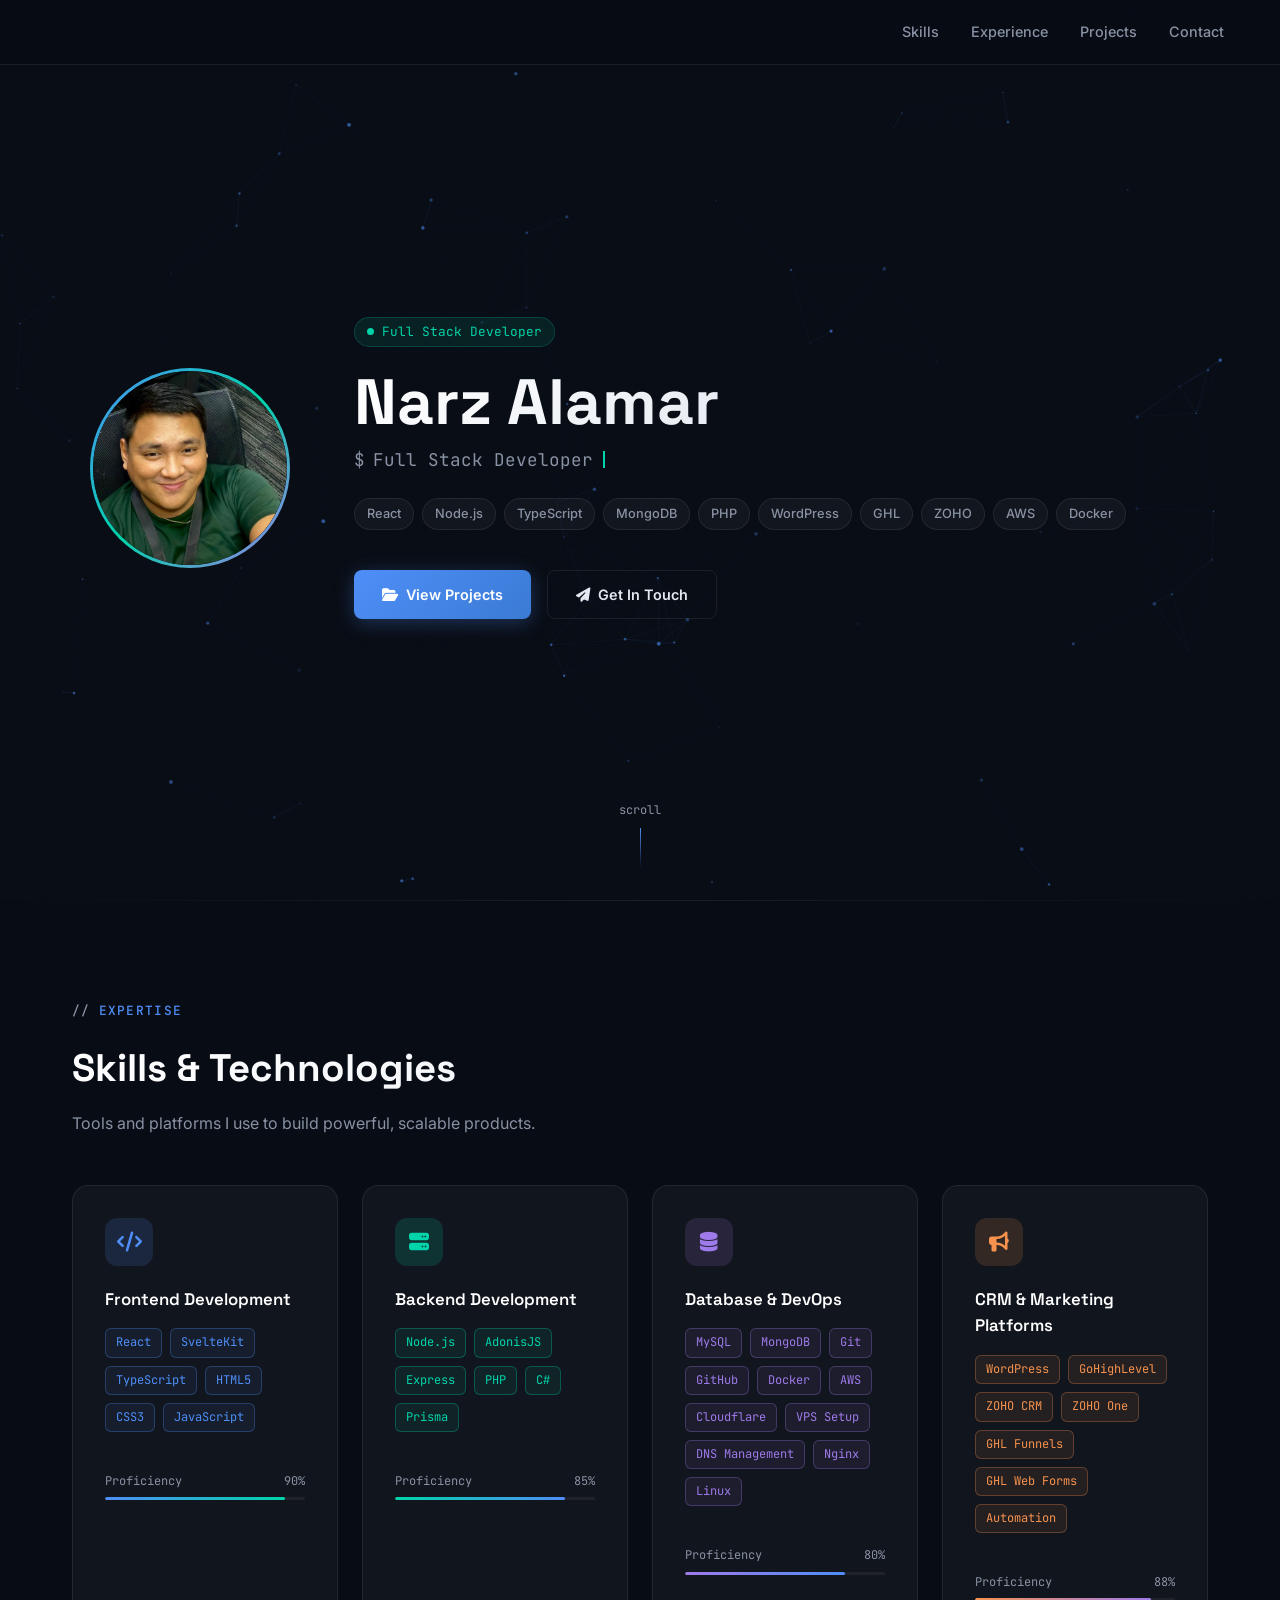
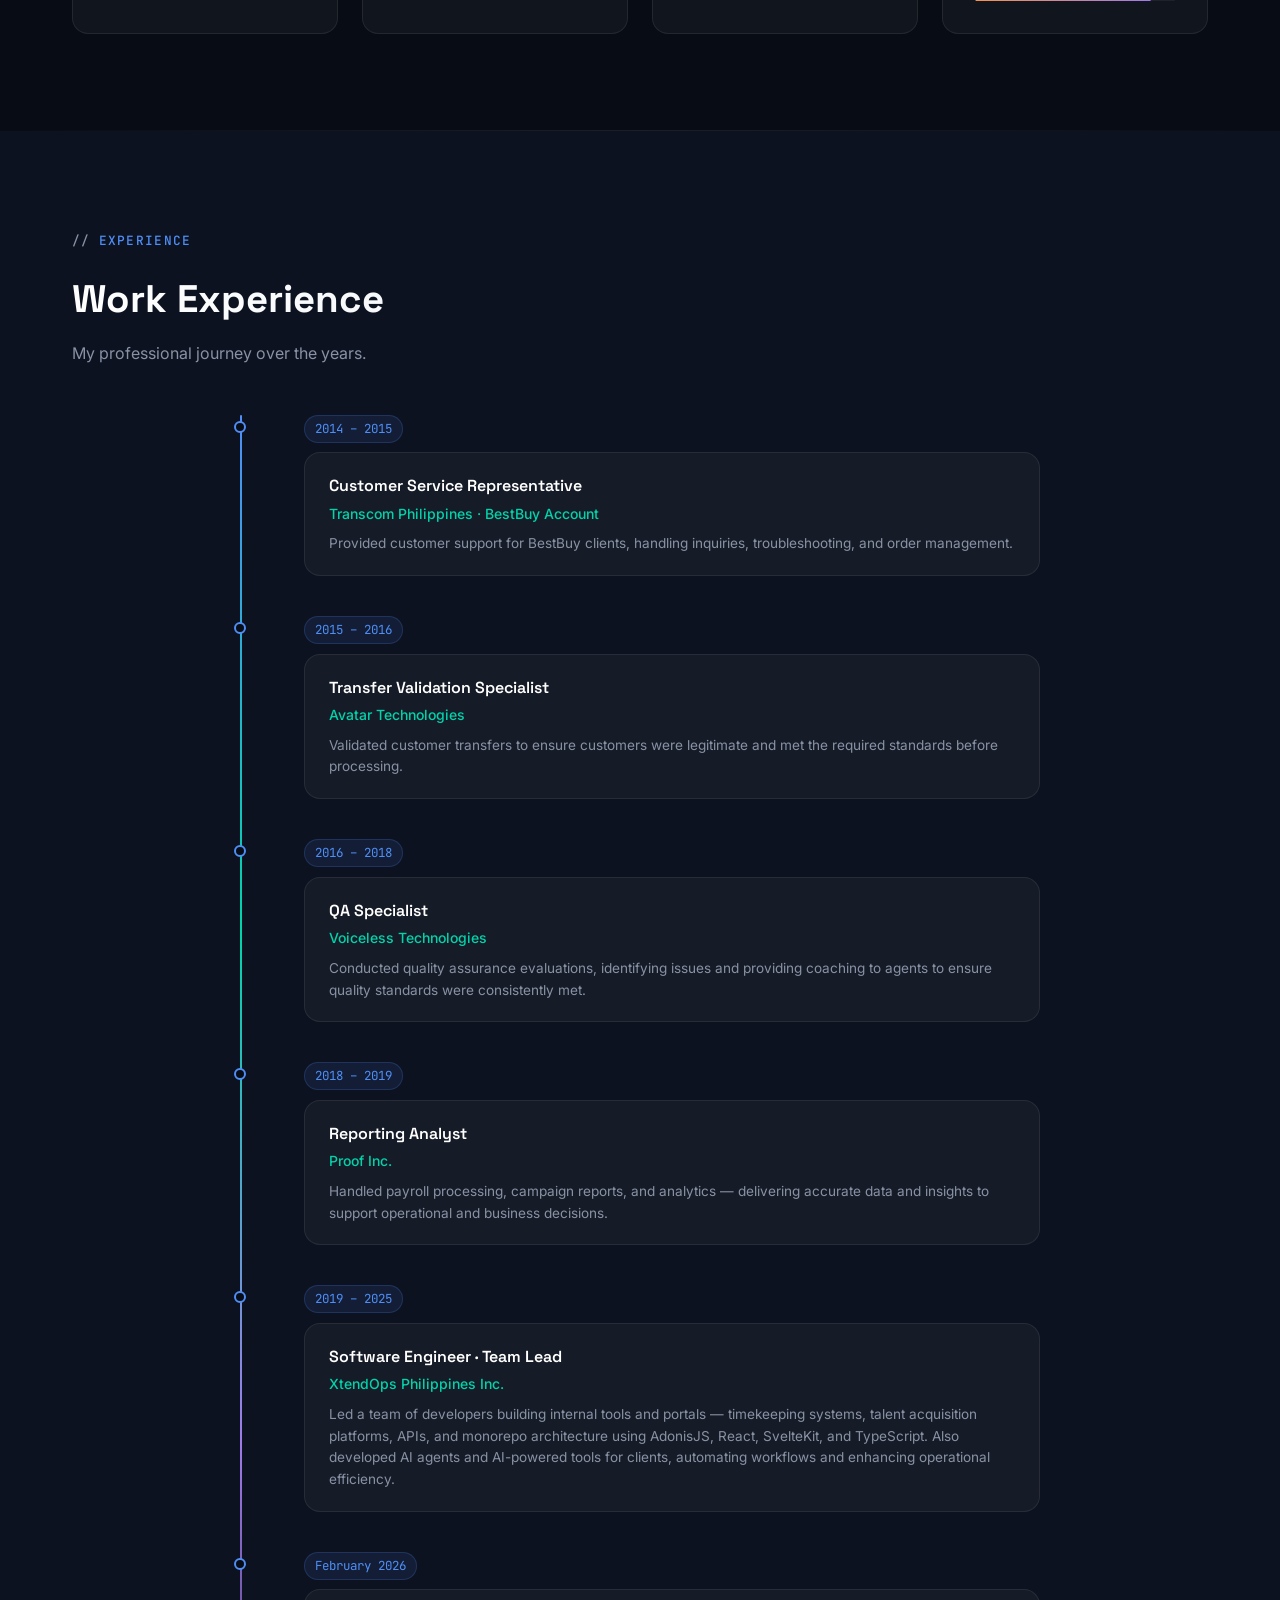
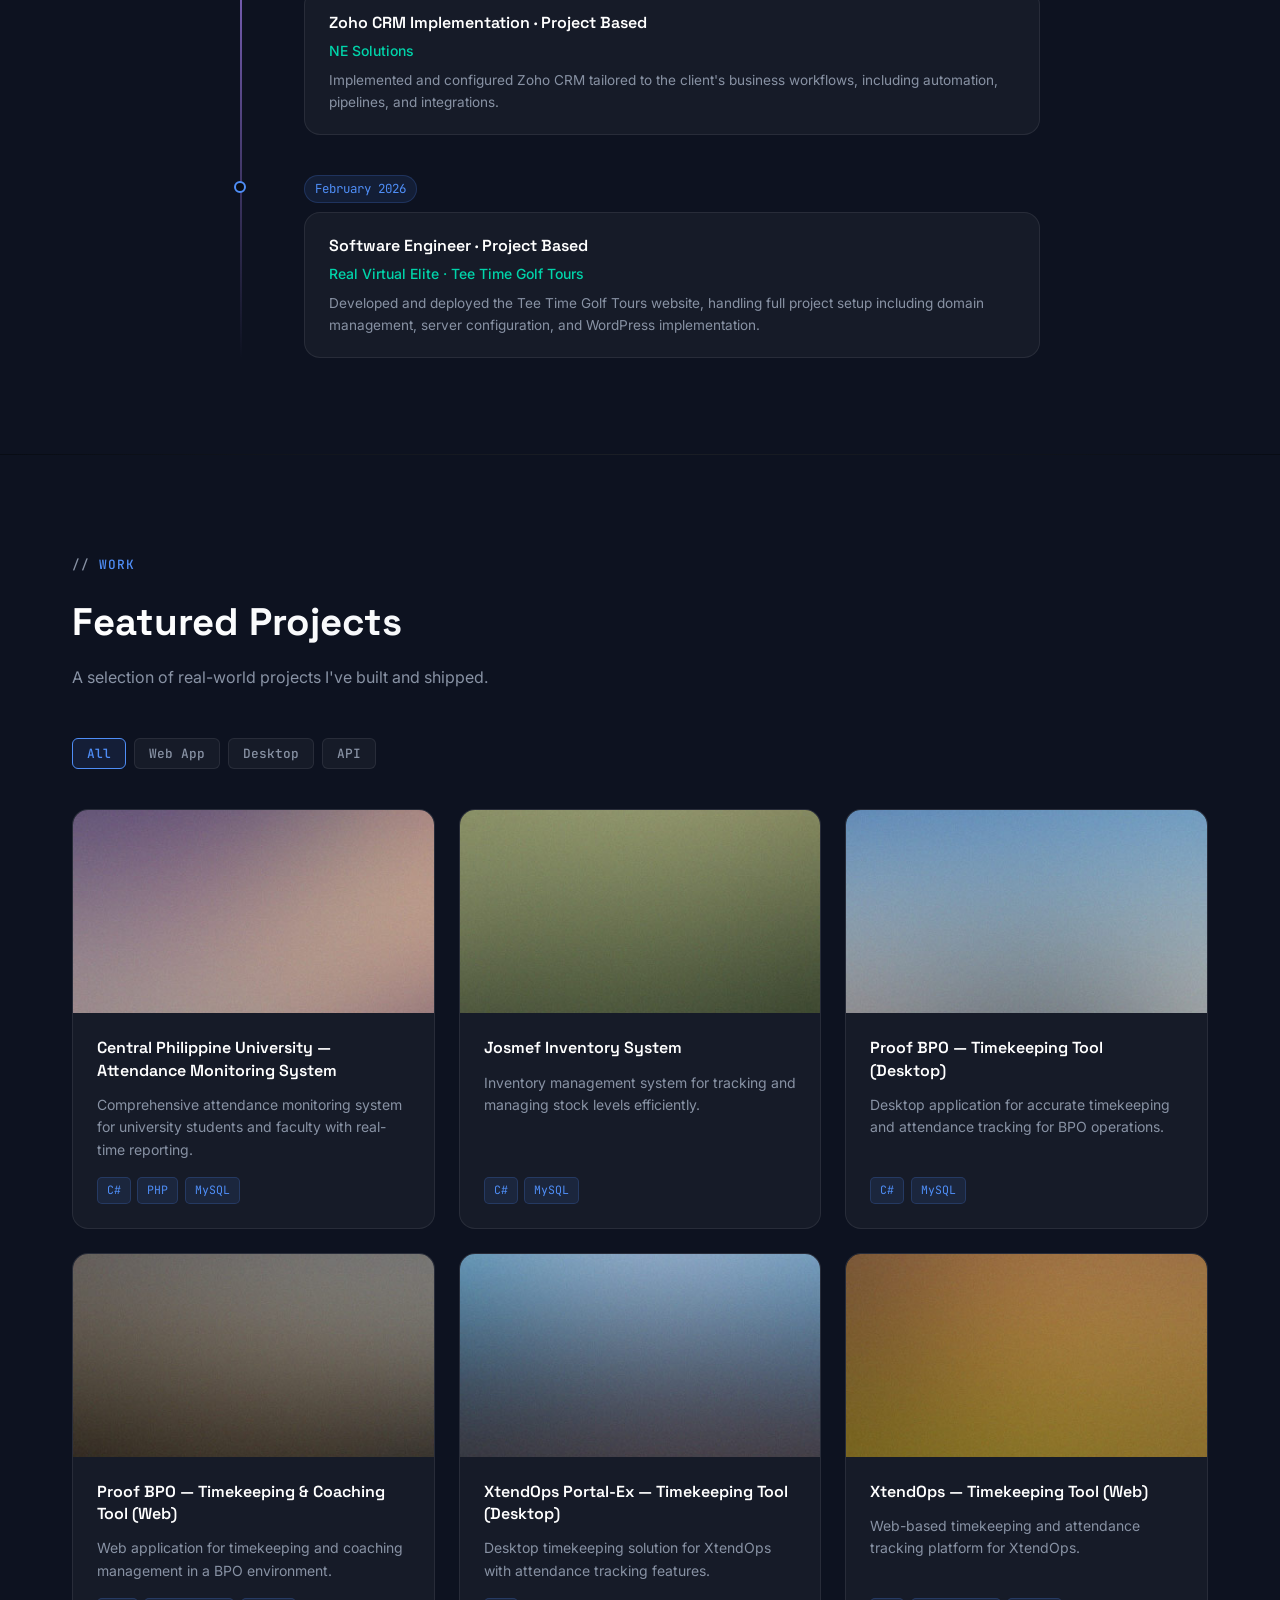
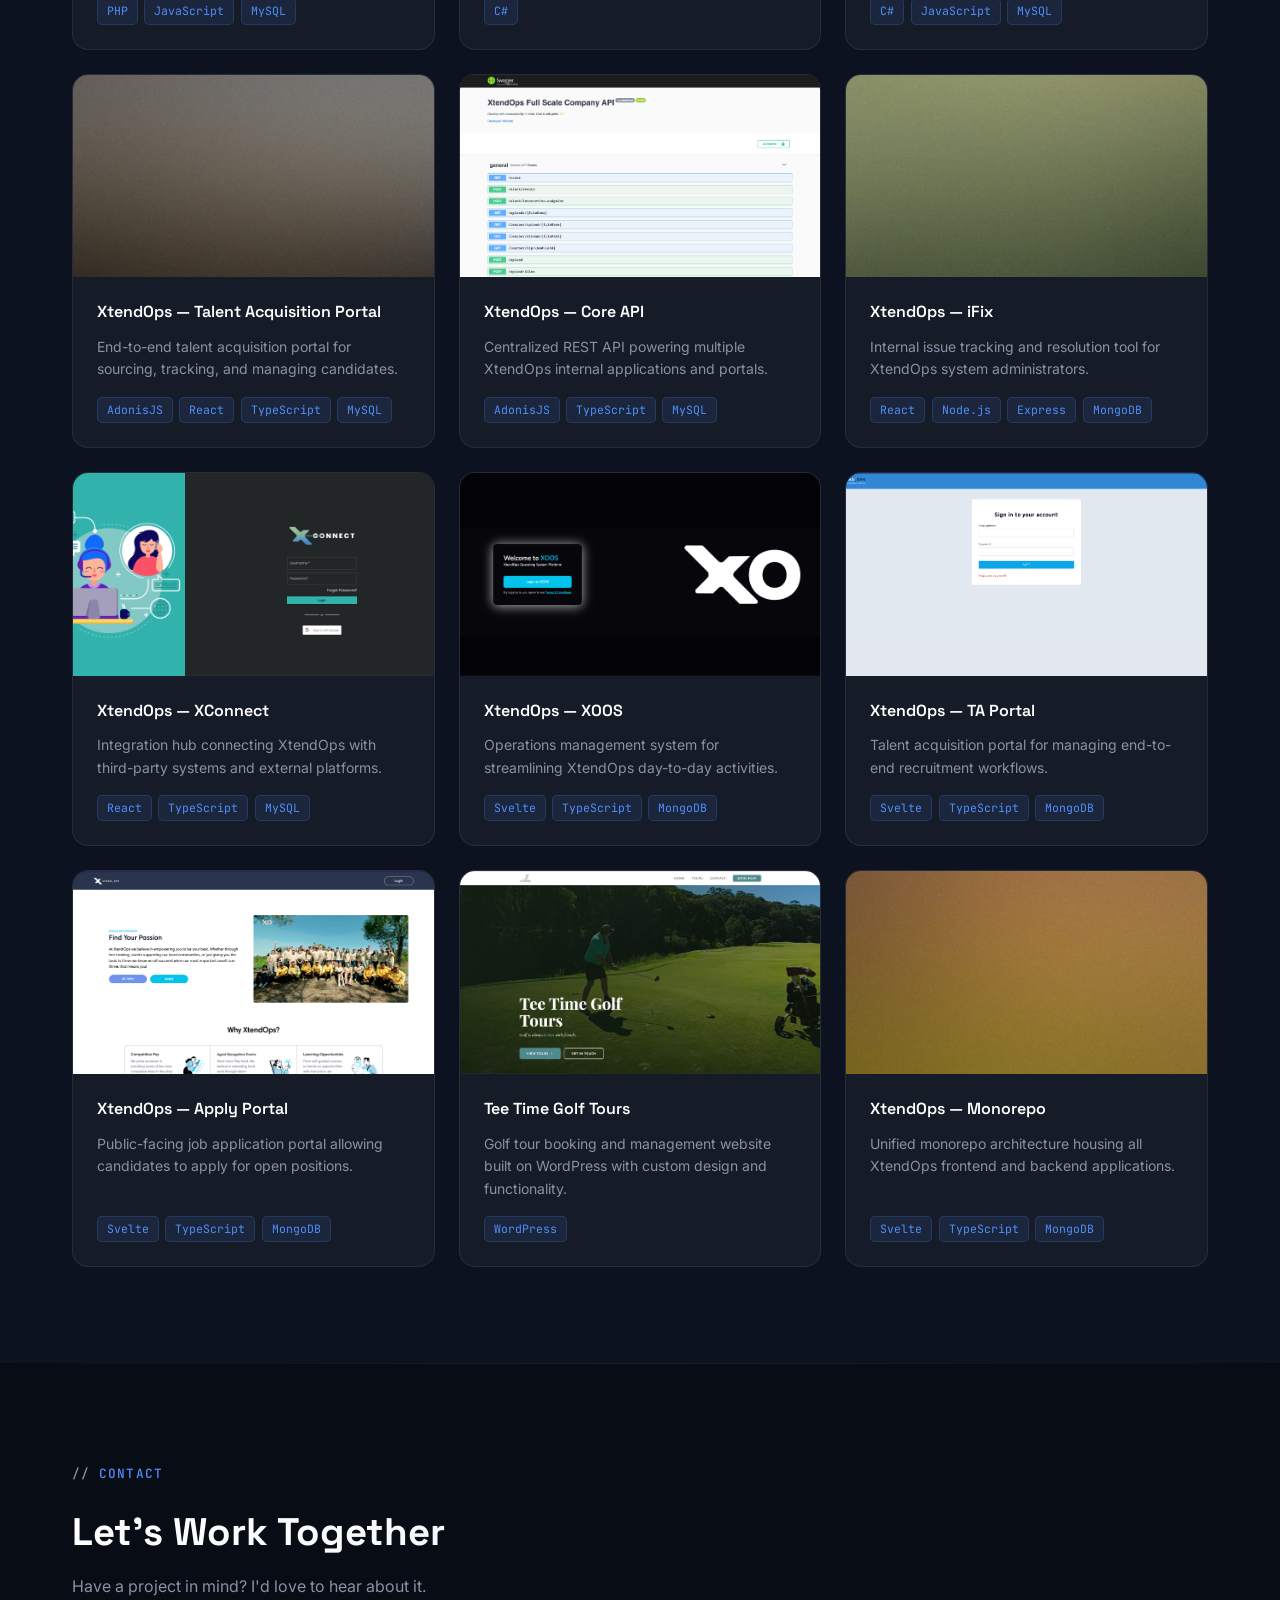
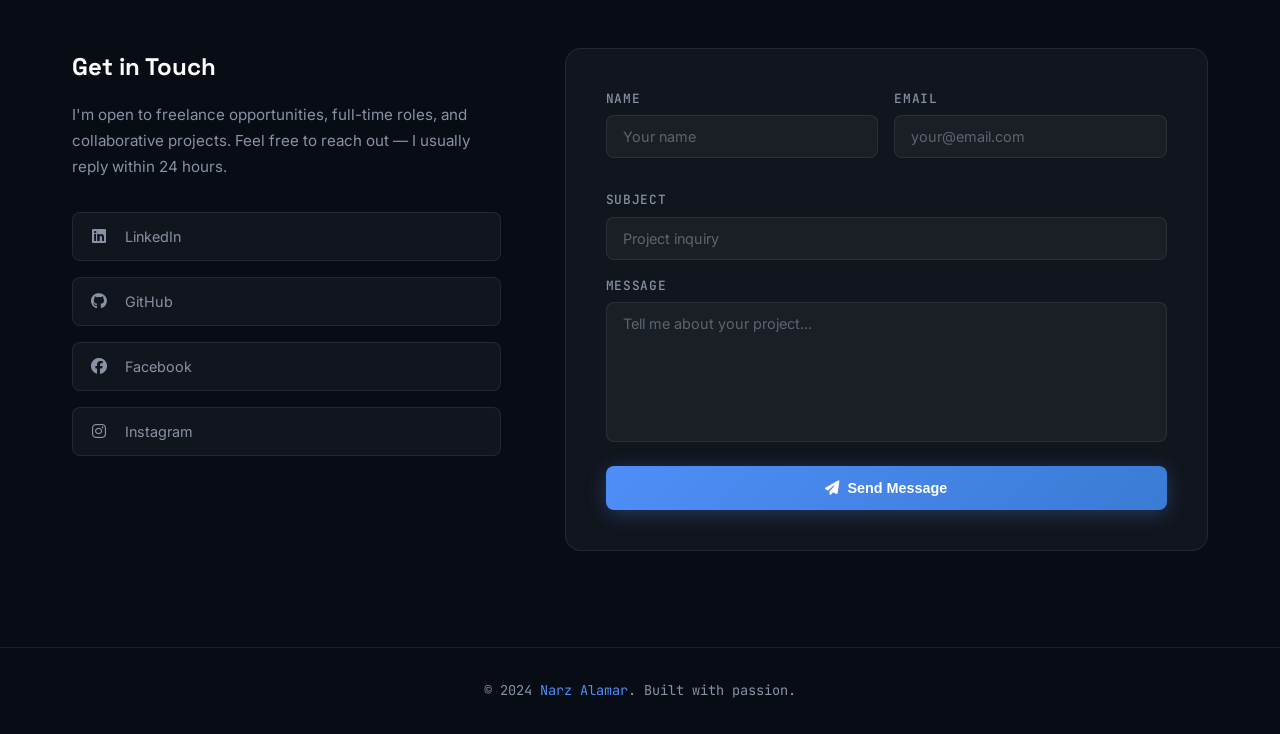
==== commit 0c5a3bbc: "update: improve work experience descriptions in timeline Co-Authored-By: Claude Sonnet 4.6 <noreply@" ====
--- a/index.html
+++ b/index.html
@@ -1296,7 +1296,7 @@
             <div class="timeline-card">
               <div class="timeline-role">Transfer Validation Specialist</div>
               <div class="timeline-company">Avatar Technologies</div>
-              <div class="timeline-desc">Validated and processed data transfers, ensuring accuracy and compliance with operational standards.</div>
+              <div class="timeline-desc">Validated customer transfers to ensure customers were legitimate and met the required standards before processing.</div>
             </div>
           </div>
 
@@ -1305,7 +1305,7 @@
             <div class="timeline-card">
               <div class="timeline-role">QA Specialist</div>
               <div class="timeline-company">Voiceless Technologies</div>
-              <div class="timeline-desc">Conducted quality assurance testing, identifying issues and ensuring service and product standards were met.</div>
+              <div class="timeline-desc">Conducted quality assurance evaluations, identifying issues and providing coaching to agents to ensure quality standards were consistently met.</div>
             </div>
           </div>
 
@@ -1314,7 +1314,7 @@
             <div class="timeline-card">
               <div class="timeline-role">Reporting Analyst</div>
               <div class="timeline-company">Proof Inc.</div>
-              <div class="timeline-desc">Generated and analyzed operational reports, providing data-driven insights to support business decisions.</div>
+              <div class="timeline-desc">Handled payroll processing, campaign reports, and analytics — delivering accurate data and insights to support operational and business decisions.</div>
             </div>
           </div>
 
@@ -1323,7 +1323,7 @@
             <div class="timeline-card">
               <div class="timeline-role">Software Engineer · Team Lead</div>
               <div class="timeline-company">XtendOps Philippines Inc.</div>
-              <div class="timeline-desc">Led a team of developers building internal tools and portals — timekeeping systems, talent acquisition platforms, APIs, and monorepo architecture using AdonisJS, React, SvelteKit, and TypeScript.</div>
+              <div class="timeline-desc">Led a team of developers building internal tools and portals — timekeeping systems, talent acquisition platforms, APIs, and monorepo architecture using AdonisJS, React, SvelteKit, and TypeScript. Also developed AI agents and AI-powered tools for clients, automating workflows and enhancing operational efficiency.</div>
             </div>
           </div>
 
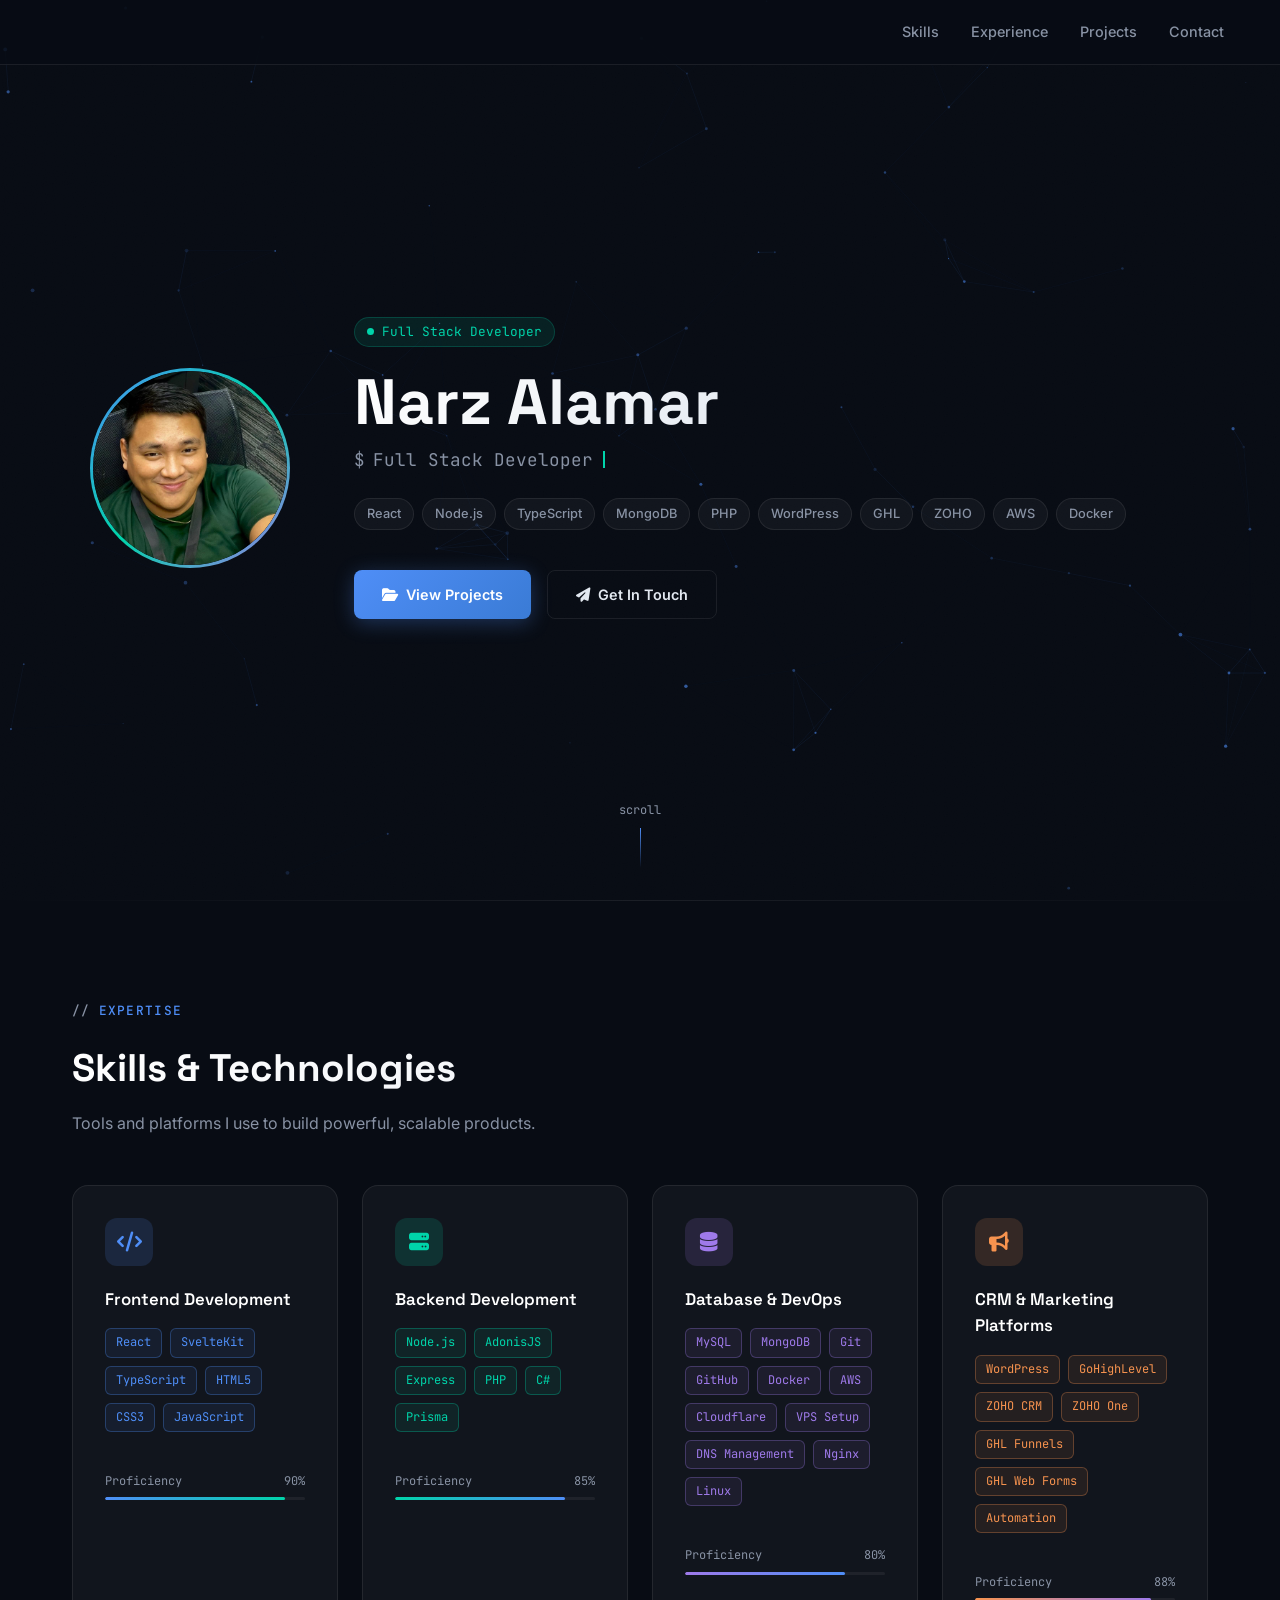
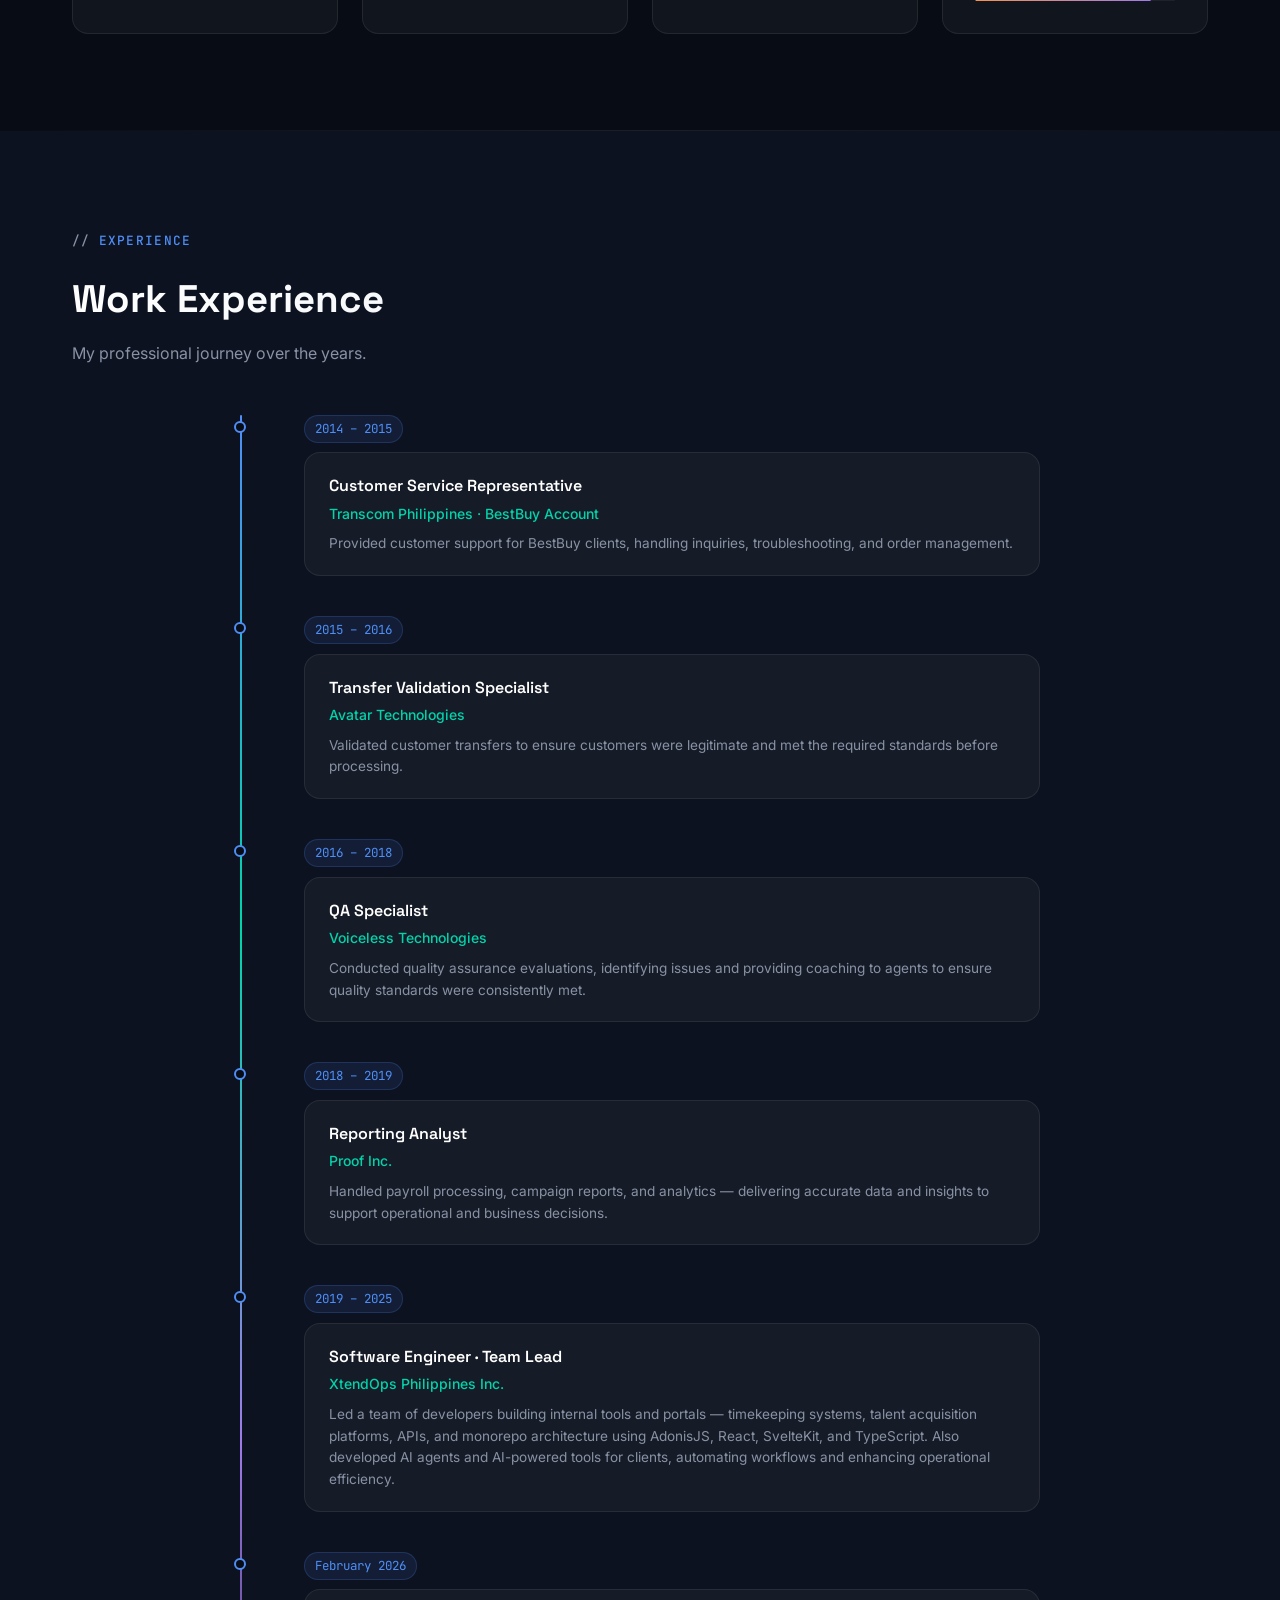
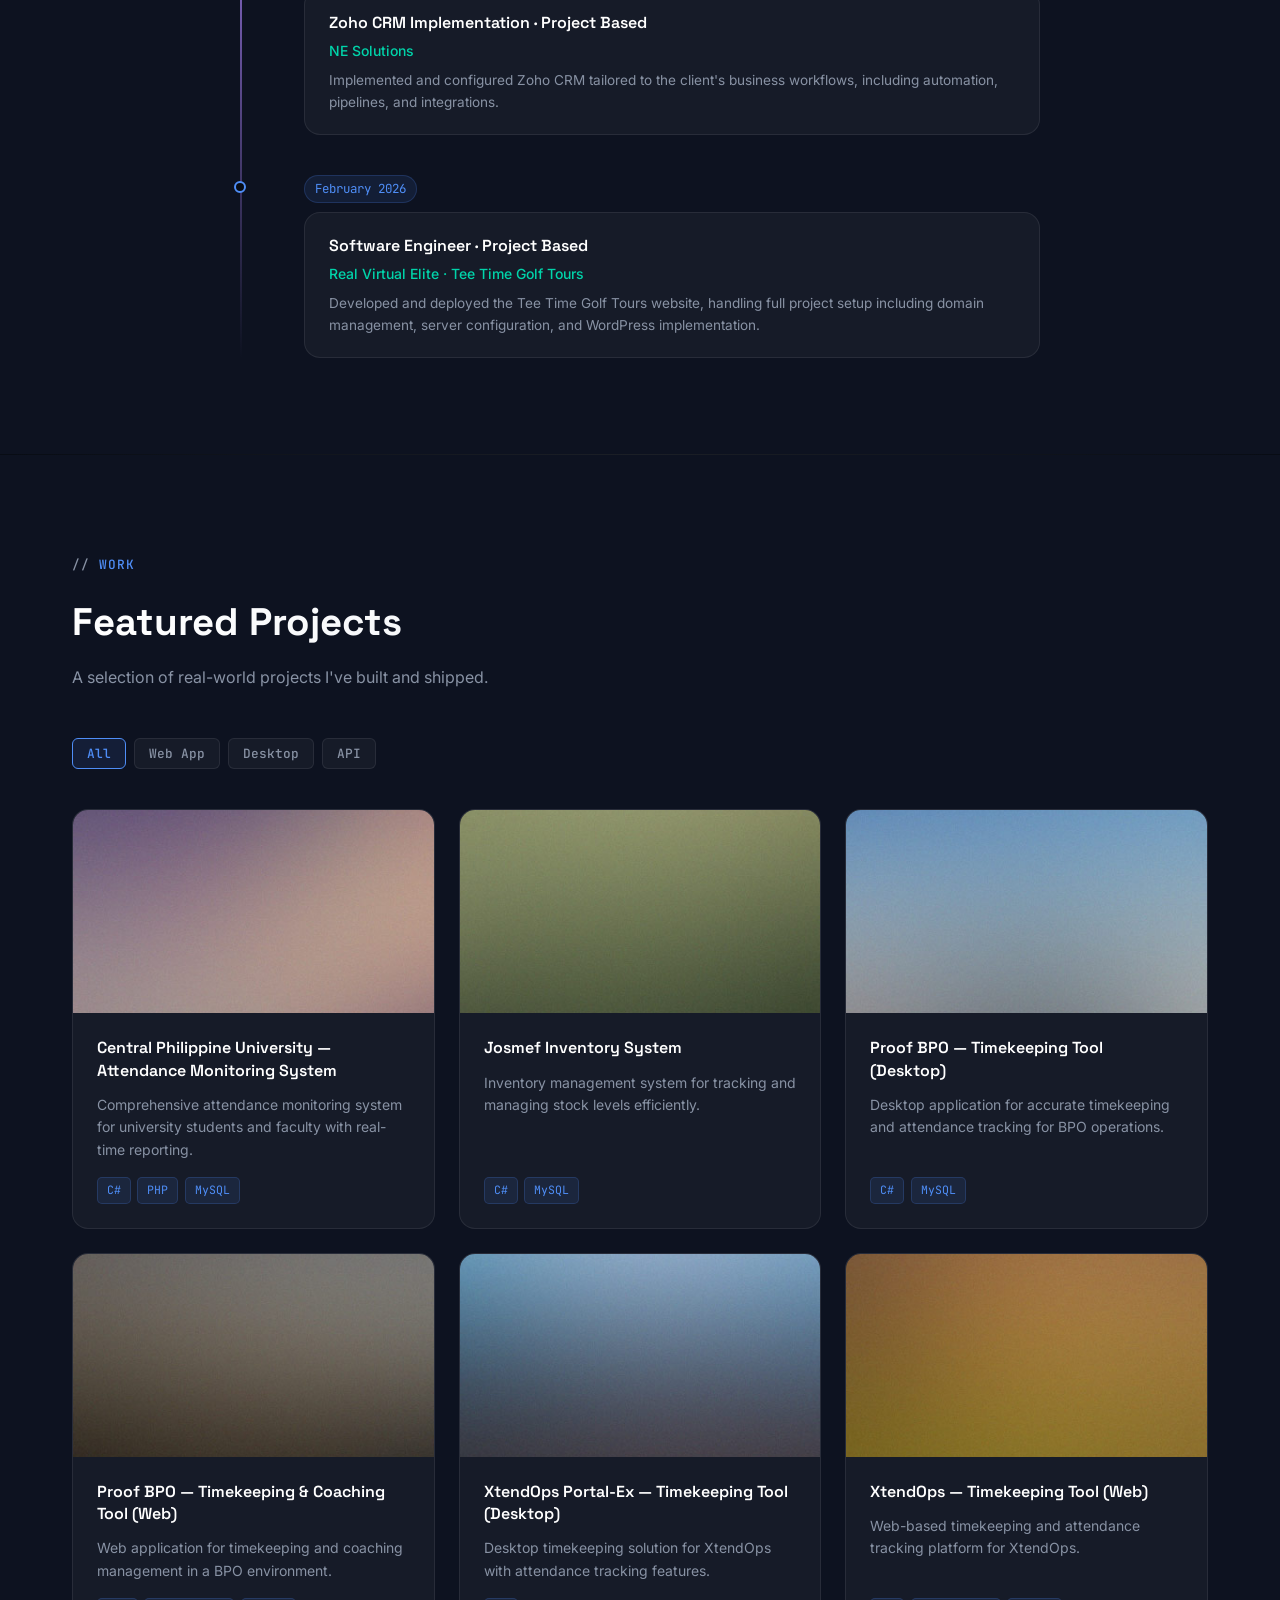
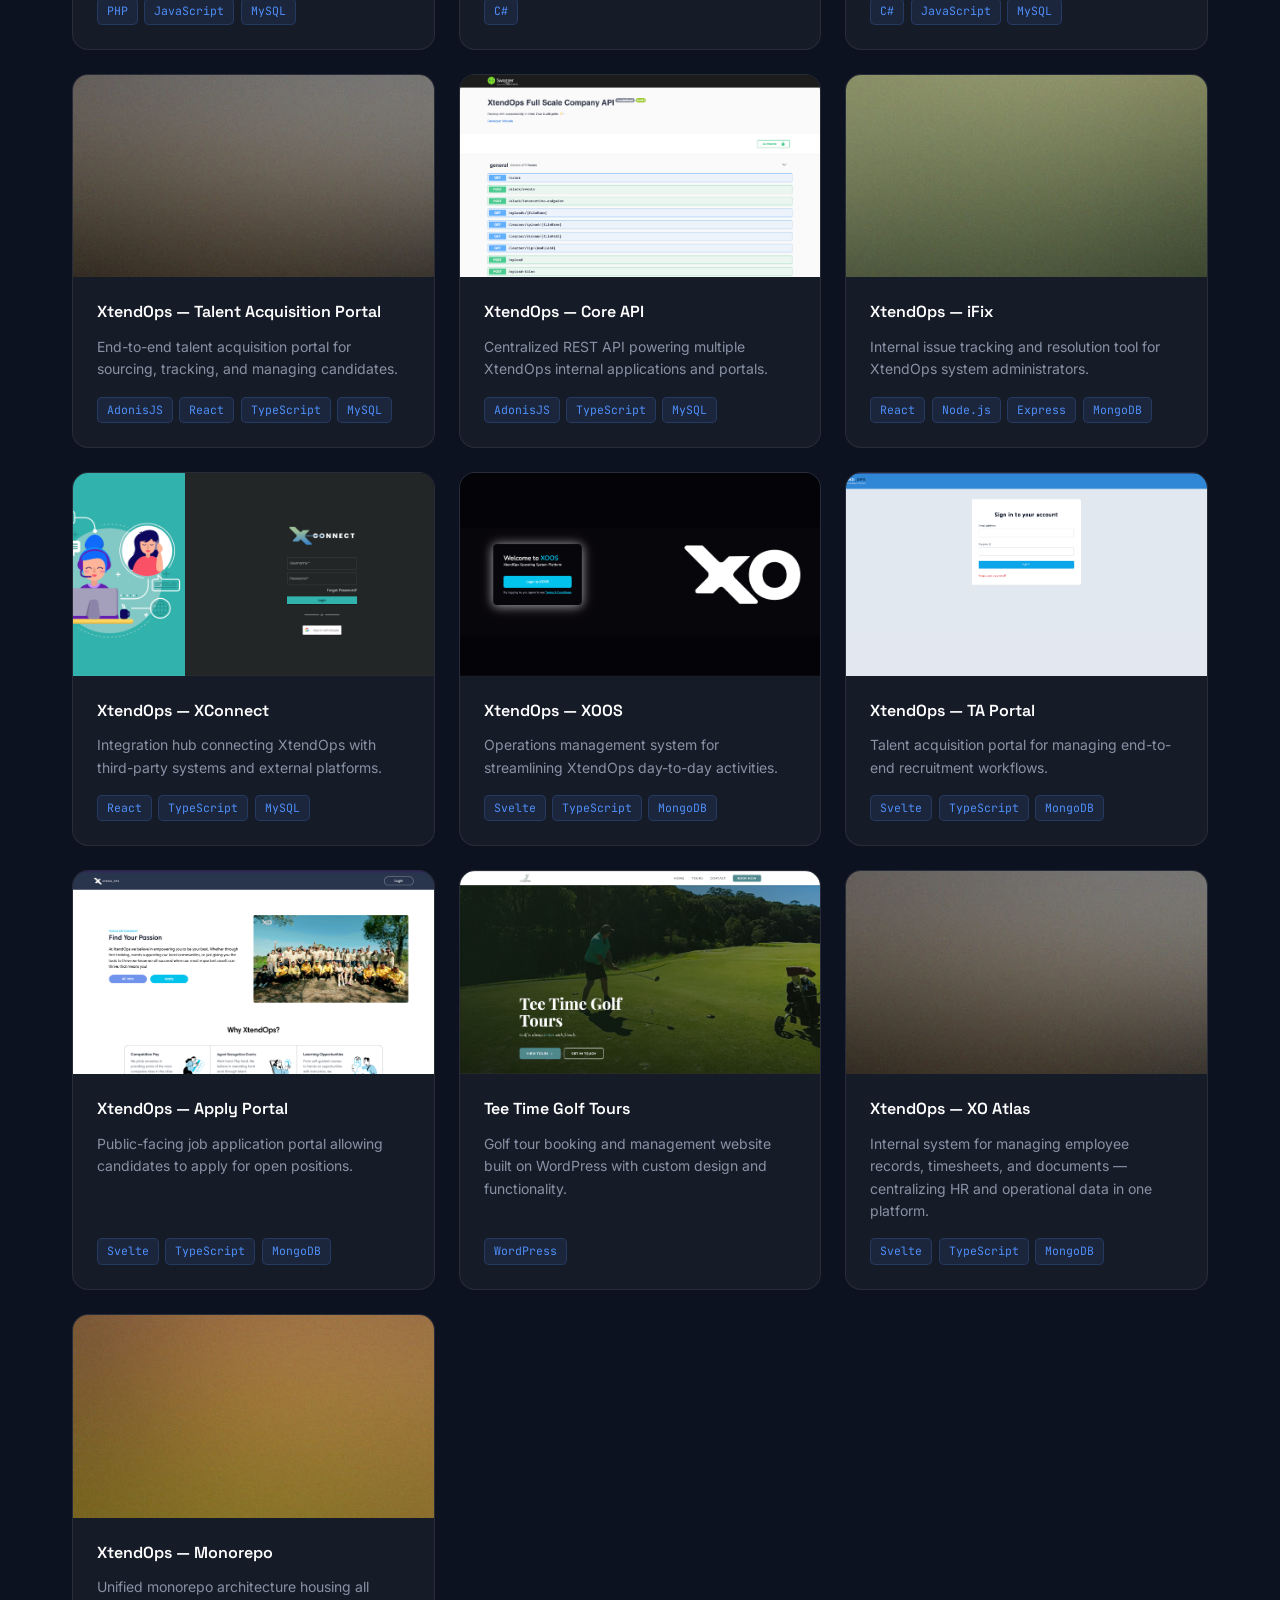
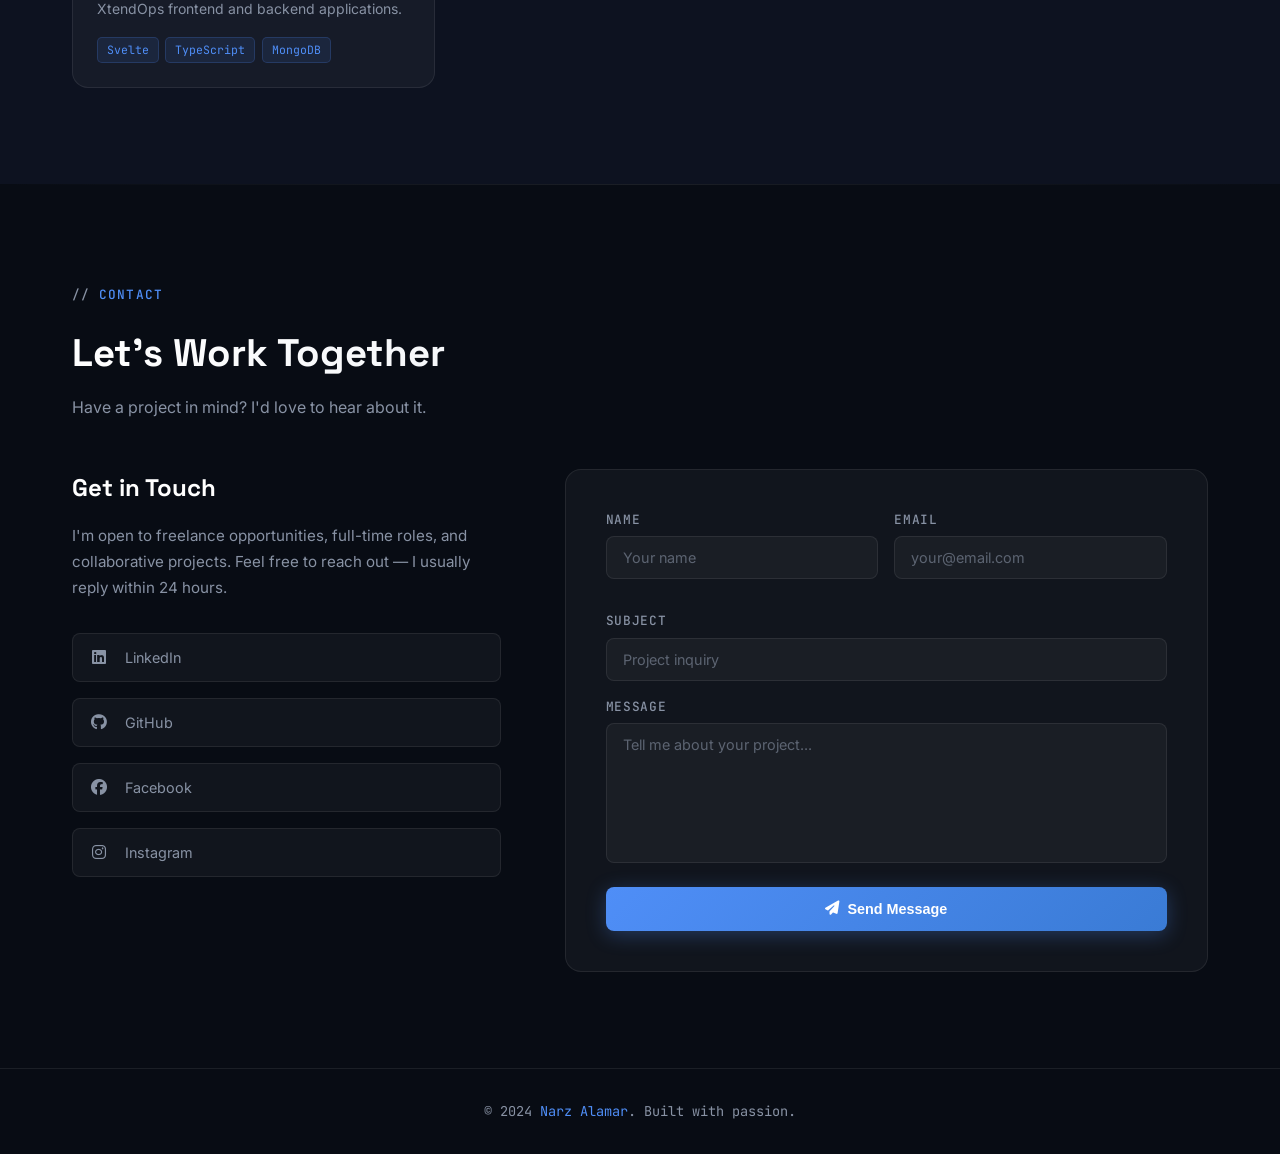
==== commit d88c4785: "feat: add XO Atlas project to portfolio Co-Authored-By: Claude Sonnet 4.6 <noreply@anthropic.com>" ====
--- a/index.html
+++ b/index.html
@@ -1632,6 +1632,25 @@
 
           <article class="project-card" data-category="web">
             <div class="project-img-wrap">
+              <img src="images/pic04.jpg" alt="XO Atlas" />
+              <div class="project-img-overlay">
+                <a href="#" class="overlay-btn"><i class="fas fa-link"></i></a>
+                <a href="#" class="overlay-btn"><i class="fab fa-github"></i></a>
+              </div>
+            </div>
+            <div class="project-body">
+              <h3>XtendOps — XO Atlas</h3>
+              <p>Internal system for managing employee records, timesheets, and documents — centralizing HR and operational data in one platform.</p>
+              <div class="tech-chips">
+                <span class="tech-chip">Svelte</span>
+                <span class="tech-chip">TypeScript</span>
+                <span class="tech-chip">MongoDB</span>
+              </div>
+            </div>
+          </article>
+
+          <article class="project-card" data-category="web">
+            <div class="project-img-wrap">
               <img src="images/pic06.jpg" alt="XtendOps Monorepo" />
               <div class="project-img-overlay">
                 <a href="#" class="overlay-btn"><i class="fas fa-link"></i></a>
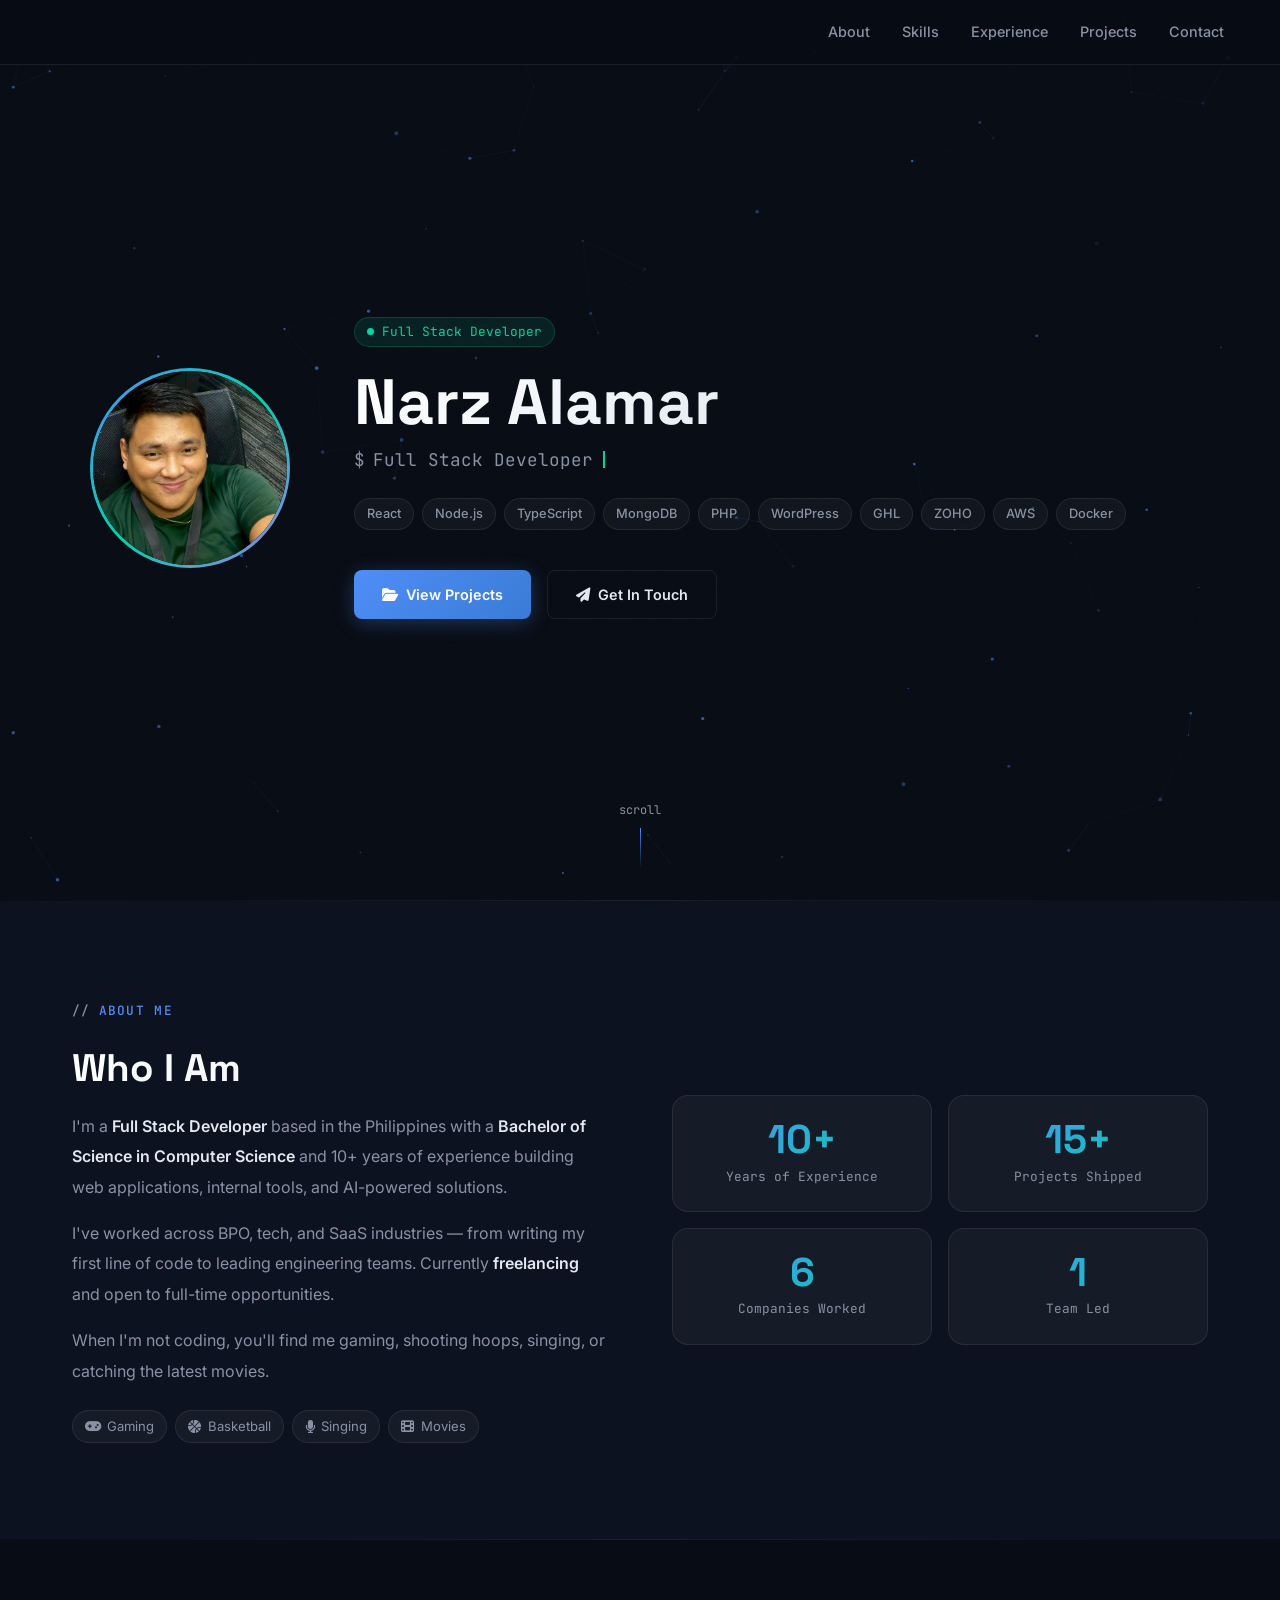
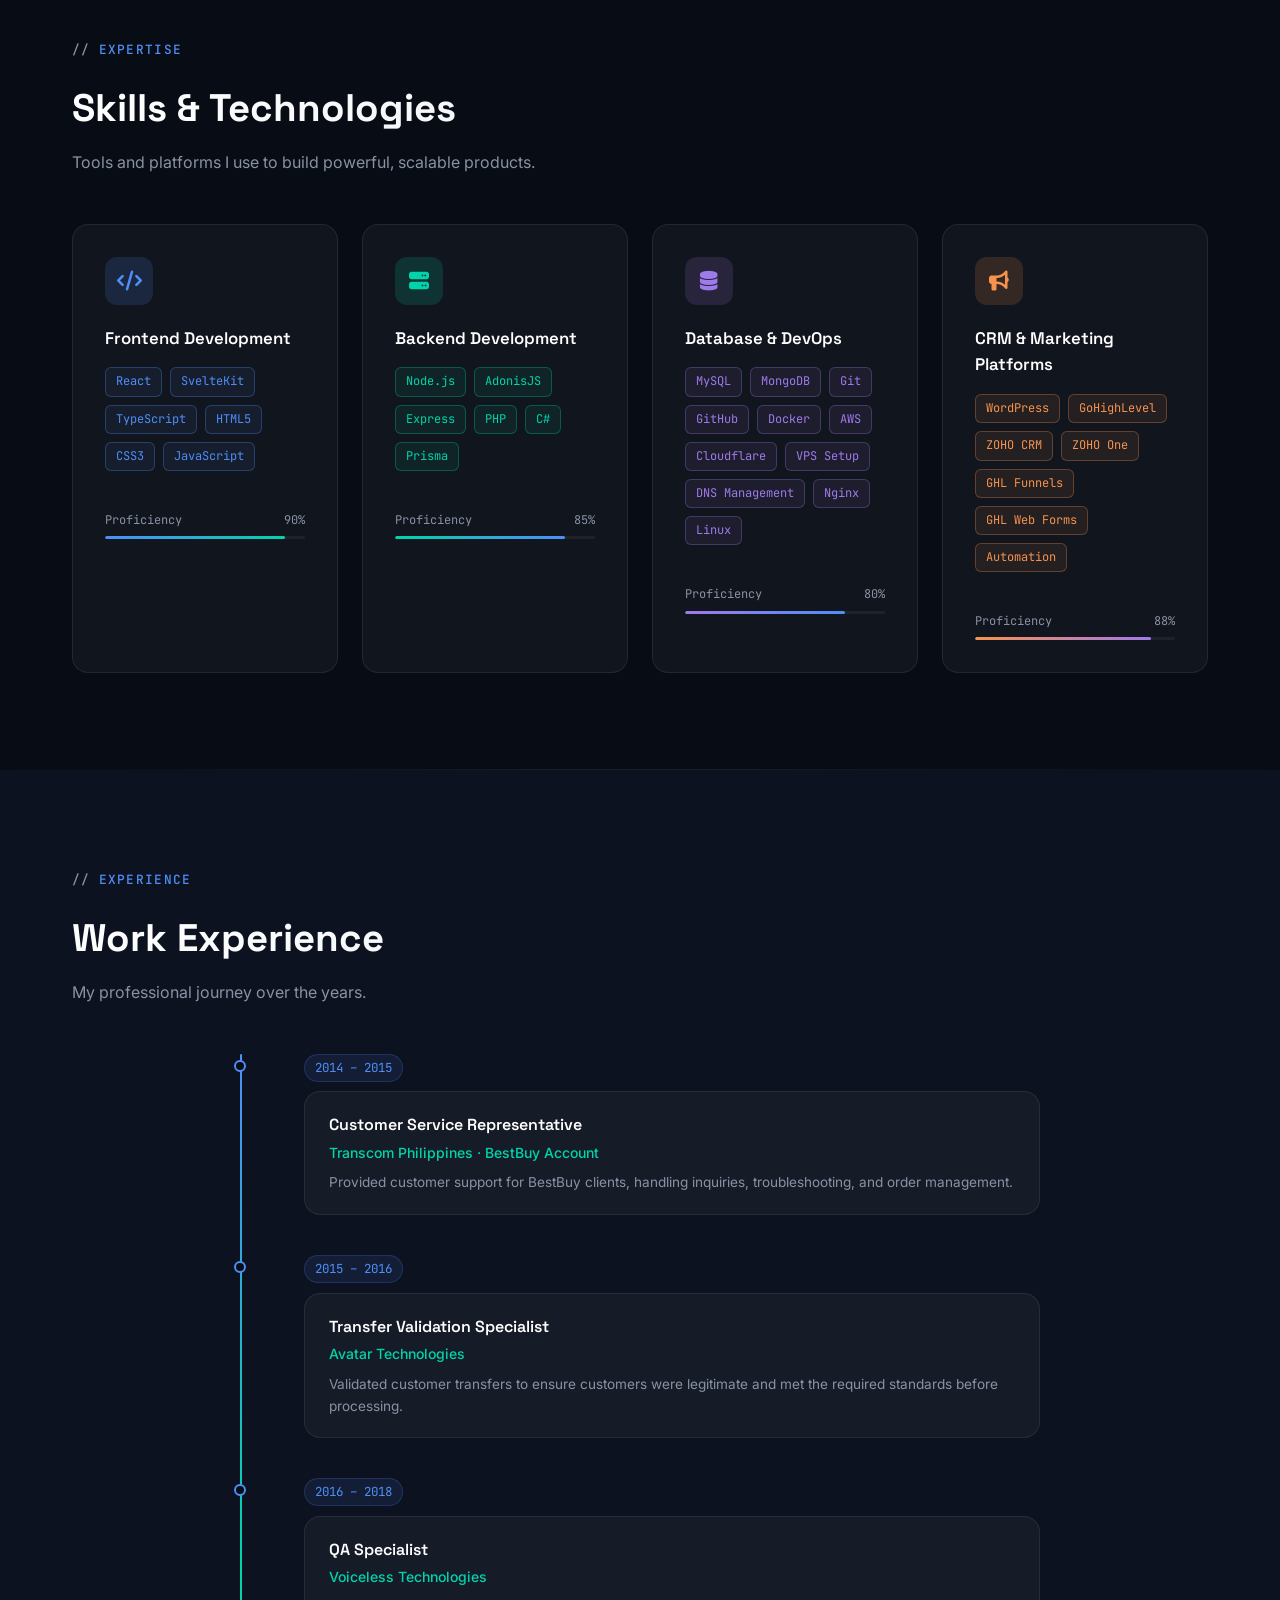
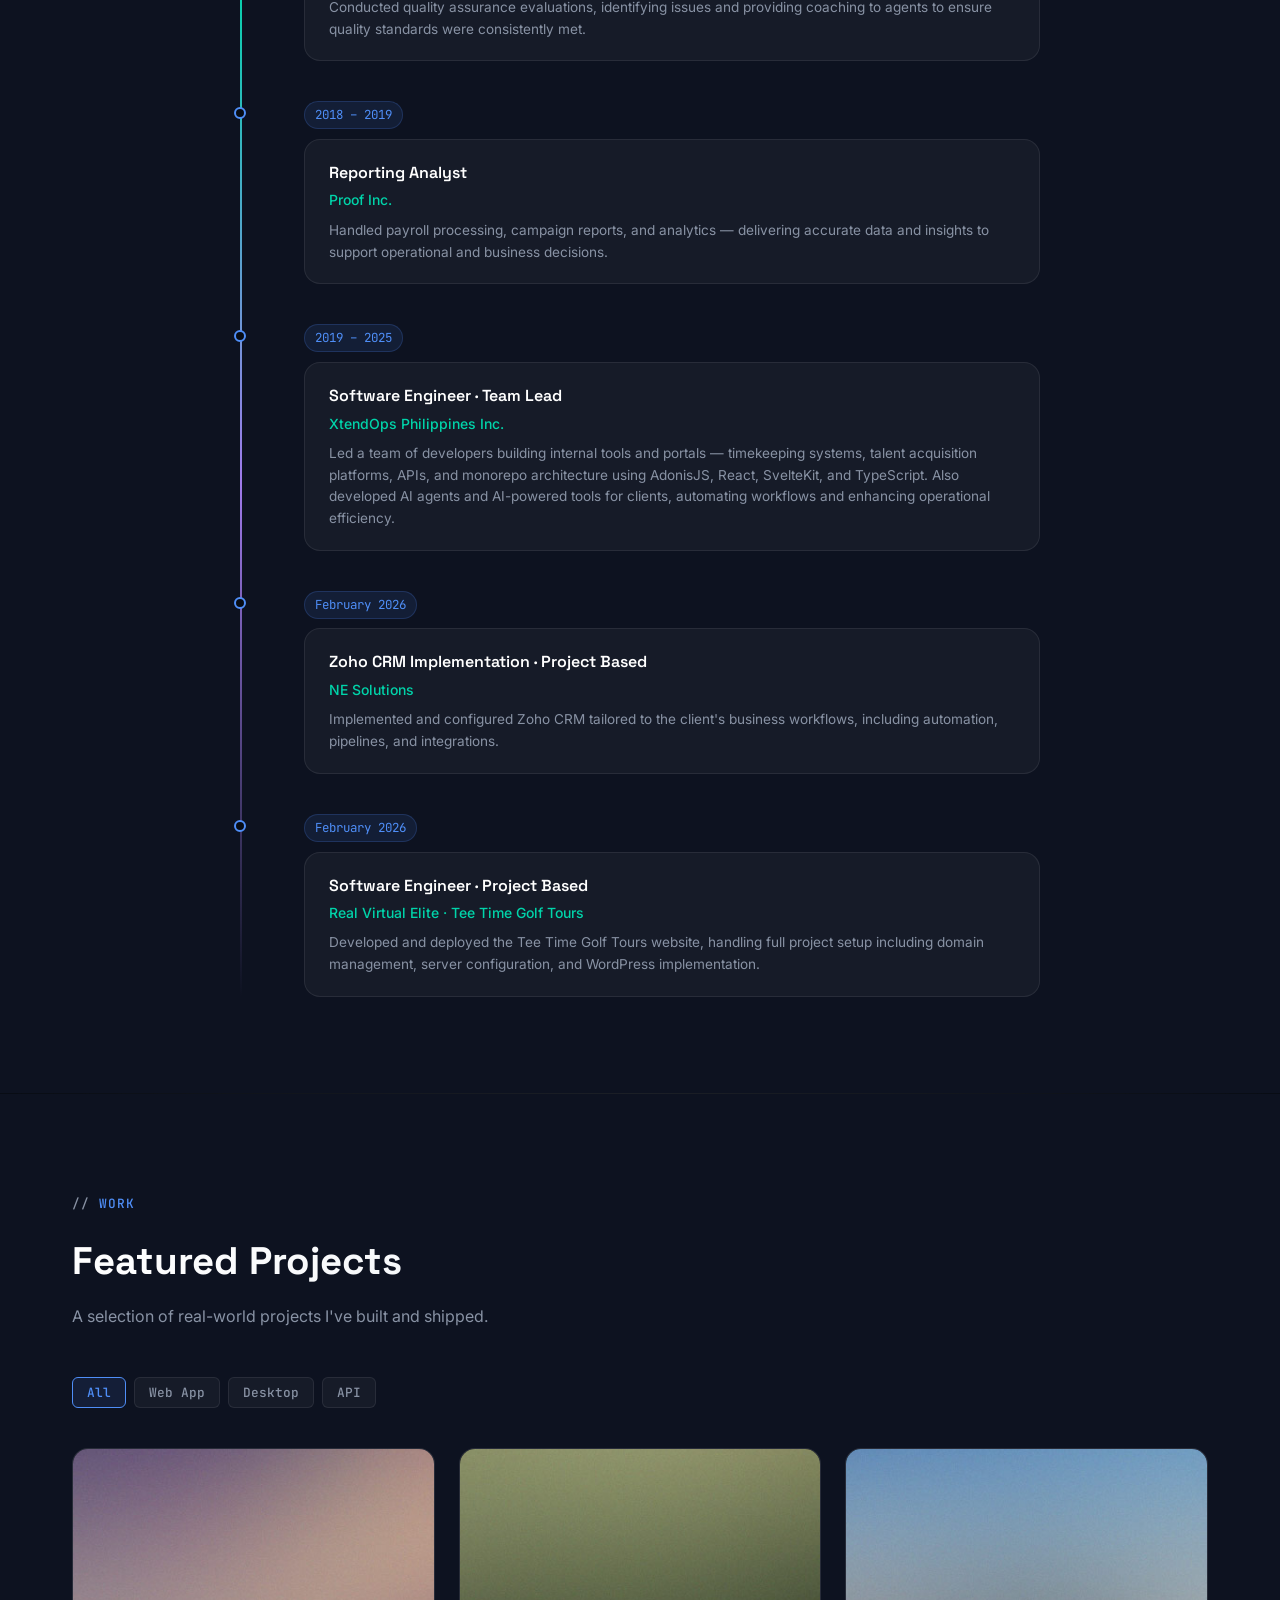
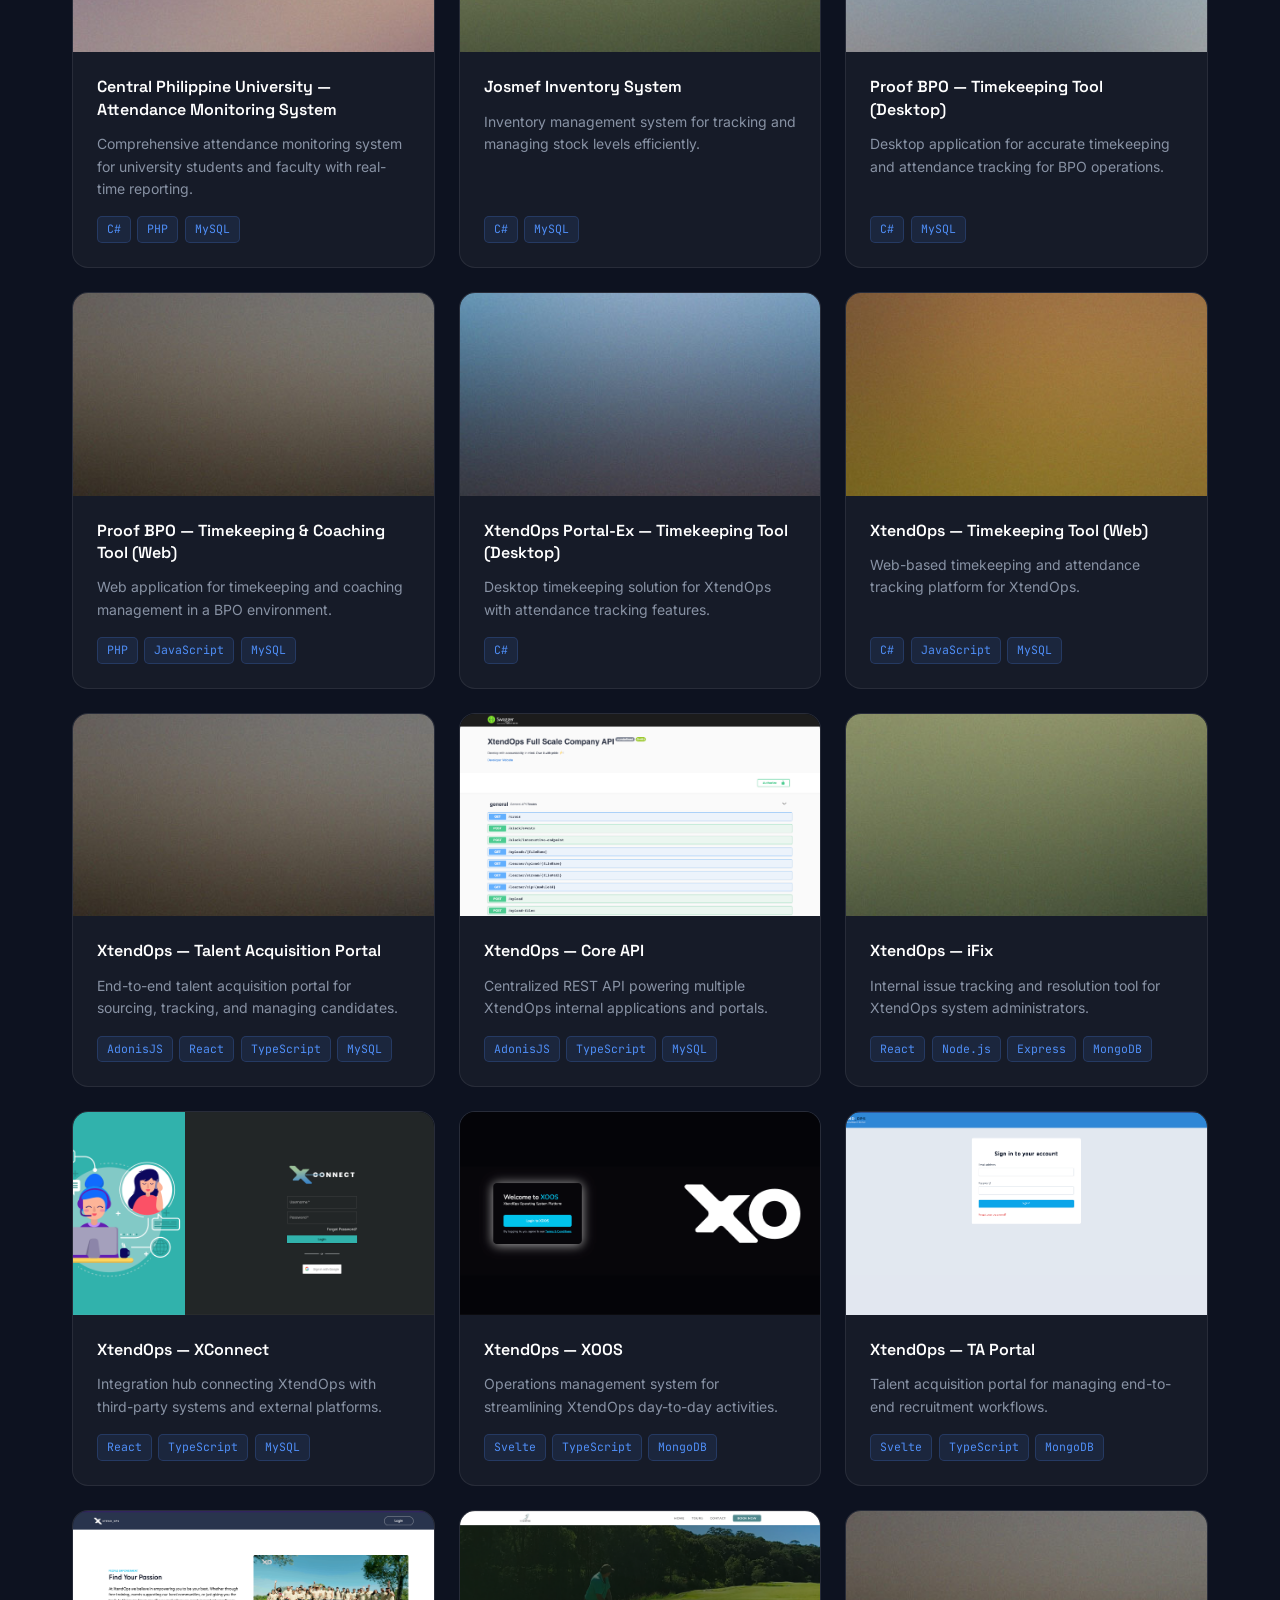
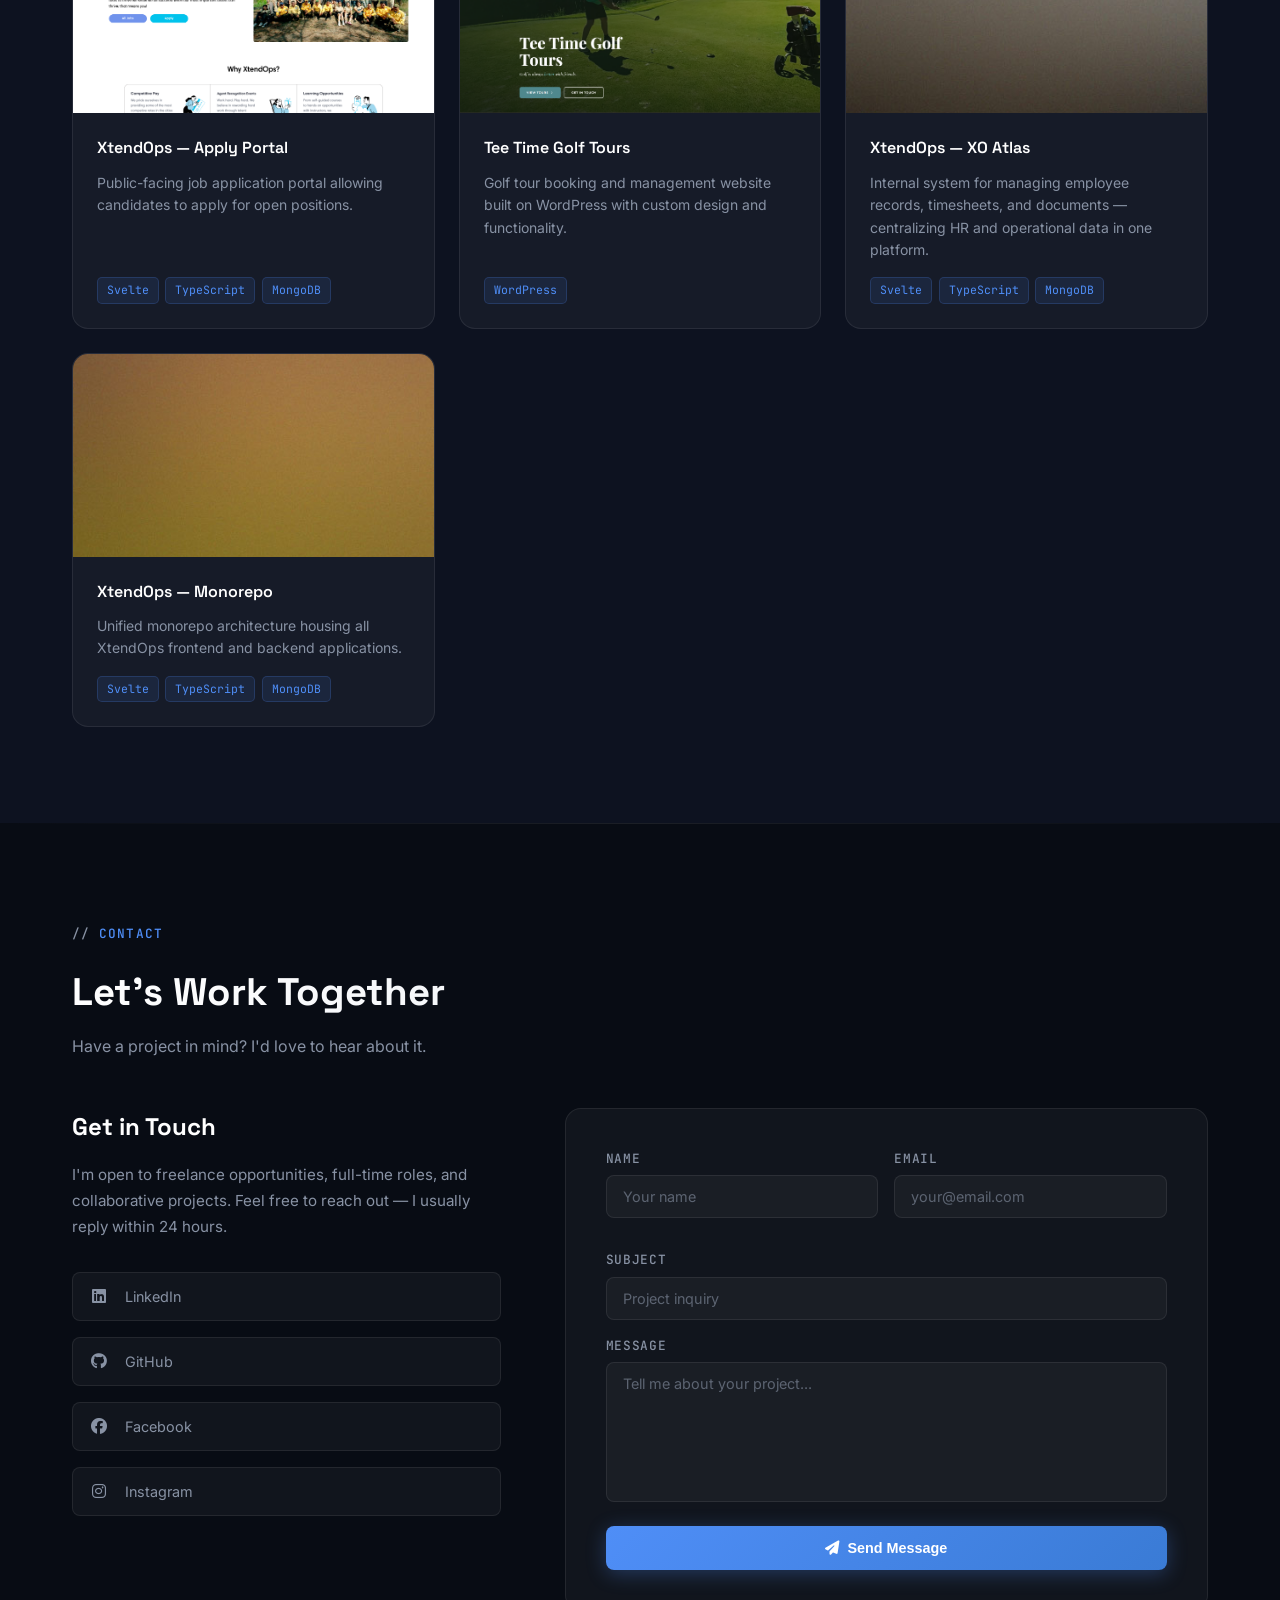
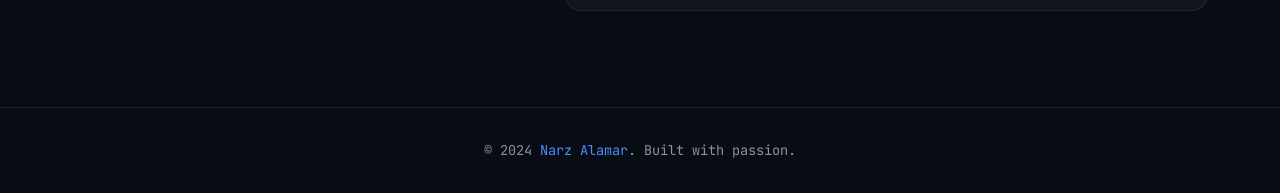
==== commit c51bf88d: "feat: add About Me section with bio, hobbies, and stats Co-Authored-By: Claude Sonnet 4.6 <noreply@a" ====
--- a/index.html
+++ b/index.html
@@ -604,6 +604,91 @@
       .skill-card[data-accent="orange"] .skill-bar-fill { background: linear-gradient(90deg, var(--accent-4), var(--accent-3)); }
 
       /* ==============================
+         ABOUT SECTION
+      ============================== */
+      #about { background: var(--bg-2); }
+
+      .about-grid {
+        display: grid;
+        grid-template-columns: 1fr 1fr;
+        gap: 4rem;
+        align-items: center;
+      }
+
+      .about-bio {
+        font-size: 1rem;
+        color: var(--text-muted);
+        line-height: 1.9;
+      }
+
+      .about-bio p { margin-bottom: 1rem; }
+
+      .about-bio strong { color: var(--text); font-weight: 600; }
+
+      .about-hobbies {
+        display: flex;
+        flex-wrap: wrap;
+        gap: 0.5rem;
+        margin-top: 1.5rem;
+      }
+
+      .hobby-tag {
+        display: inline-flex;
+        align-items: center;
+        gap: 0.4rem;
+        font-size: 0.82rem;
+        padding: 5px 12px;
+        border-radius: 20px;
+        border: 1px solid var(--border);
+        background: var(--surface);
+        color: var(--text-muted);
+      }
+
+      .stats-grid {
+        display: grid;
+        grid-template-columns: 1fr 1fr;
+        gap: 1rem;
+      }
+
+      .stat-card {
+        background: var(--surface);
+        border: 1px solid var(--border);
+        border-radius: var(--radius);
+        padding: 1.5rem;
+        text-align: center;
+        transition: all var(--transition);
+      }
+
+      .stat-card:hover {
+        border-color: var(--border-hover);
+        background: var(--surface-hover);
+        transform: translateY(-3px);
+        box-shadow: 0 12px 24px rgba(0,0,0,0.3);
+      }
+
+      .stat-number {
+        font-family: var(--font-heading);
+        font-size: 2.5rem;
+        font-weight: 700;
+        background: linear-gradient(135deg, var(--accent), var(--accent-2));
+        -webkit-background-clip: text;
+        -webkit-text-fill-color: transparent;
+        background-clip: text;
+        line-height: 1;
+        margin-bottom: 0.4rem;
+      }
+
+      .stat-label {
+        font-size: 0.8rem;
+        color: var(--text-muted);
+        font-family: var(--font-mono);
+      }
+
+      @media (max-width: 900px) {
+        .about-grid { grid-template-columns: 1fr; gap: 2.5rem; }
+      }
+
+      /* ==============================
          TIMELINE SECTION
       ============================== */
       #experience { background: var(--bg-2); }
@@ -1118,6 +1203,7 @@
     <nav id="nav">
       <ul class="container">
         <li><a href="#top">NA</a></li>
+        <li><a href="#about" class="scrolly">About</a></li>
         <li><a href="#work" class="scrolly">Skills</a></li>
         <li><a href="#experience" class="scrolly">Experience</a></li>
         <li><a href="#portfolio" class="scrolly">Projects</a></li>
@@ -1176,6 +1262,52 @@
     <div class="section-divider"></div>
 
     <!-- ==============================
+         ABOUT
+    ============================== -->
+    <section id="about">
+      <div class="section-inner">
+        <div class="about-grid">
+          <div class="reveal">
+            <div class="section-label">about me</div>
+            <h2 class="section-title">Who I Am</h2>
+            <div class="about-bio">
+              <p>I'm a <strong>Full Stack Developer</strong> based in the Philippines with a <strong>Bachelor of Science in Computer Science</strong> and 10+ years of experience building web applications, internal tools, and AI-powered solutions.</p>
+              <p>I've worked across BPO, tech, and SaaS industries — from writing my first line of code to leading engineering teams. Currently <strong>freelancing</strong> and open to full-time opportunities.</p>
+              <p>When I'm not coding, you'll find me gaming, shooting hoops, singing, or catching the latest movies.</p>
+            </div>
+            <div class="about-hobbies">
+              <span class="hobby-tag"><i class="fas fa-gamepad"></i> Gaming</span>
+              <span class="hobby-tag"><i class="fas fa-basketball"></i> Basketball</span>
+              <span class="hobby-tag"><i class="fas fa-microphone"></i> Singing</span>
+              <span class="hobby-tag"><i class="fas fa-film"></i> Movies</span>
+            </div>
+          </div>
+
+          <div class="stats-grid reveal">
+            <div class="stat-card">
+              <div class="stat-number">10+</div>
+              <div class="stat-label">Years of Experience</div>
+            </div>
+            <div class="stat-card">
+              <div class="stat-number">15+</div>
+              <div class="stat-label">Projects Shipped</div>
+            </div>
+            <div class="stat-card">
+              <div class="stat-number">6</div>
+              <div class="stat-label">Companies Worked</div>
+            </div>
+            <div class="stat-card">
+              <div class="stat-number">1</div>
+              <div class="stat-label">Team Led</div>
+            </div>
+          </div>
+        </div>
+      </div>
+    </section>
+
+    <div class="section-divider"></div>
+
+    <!-- ==============================
          SKILLS
     ============================== -->
     <section id="work">
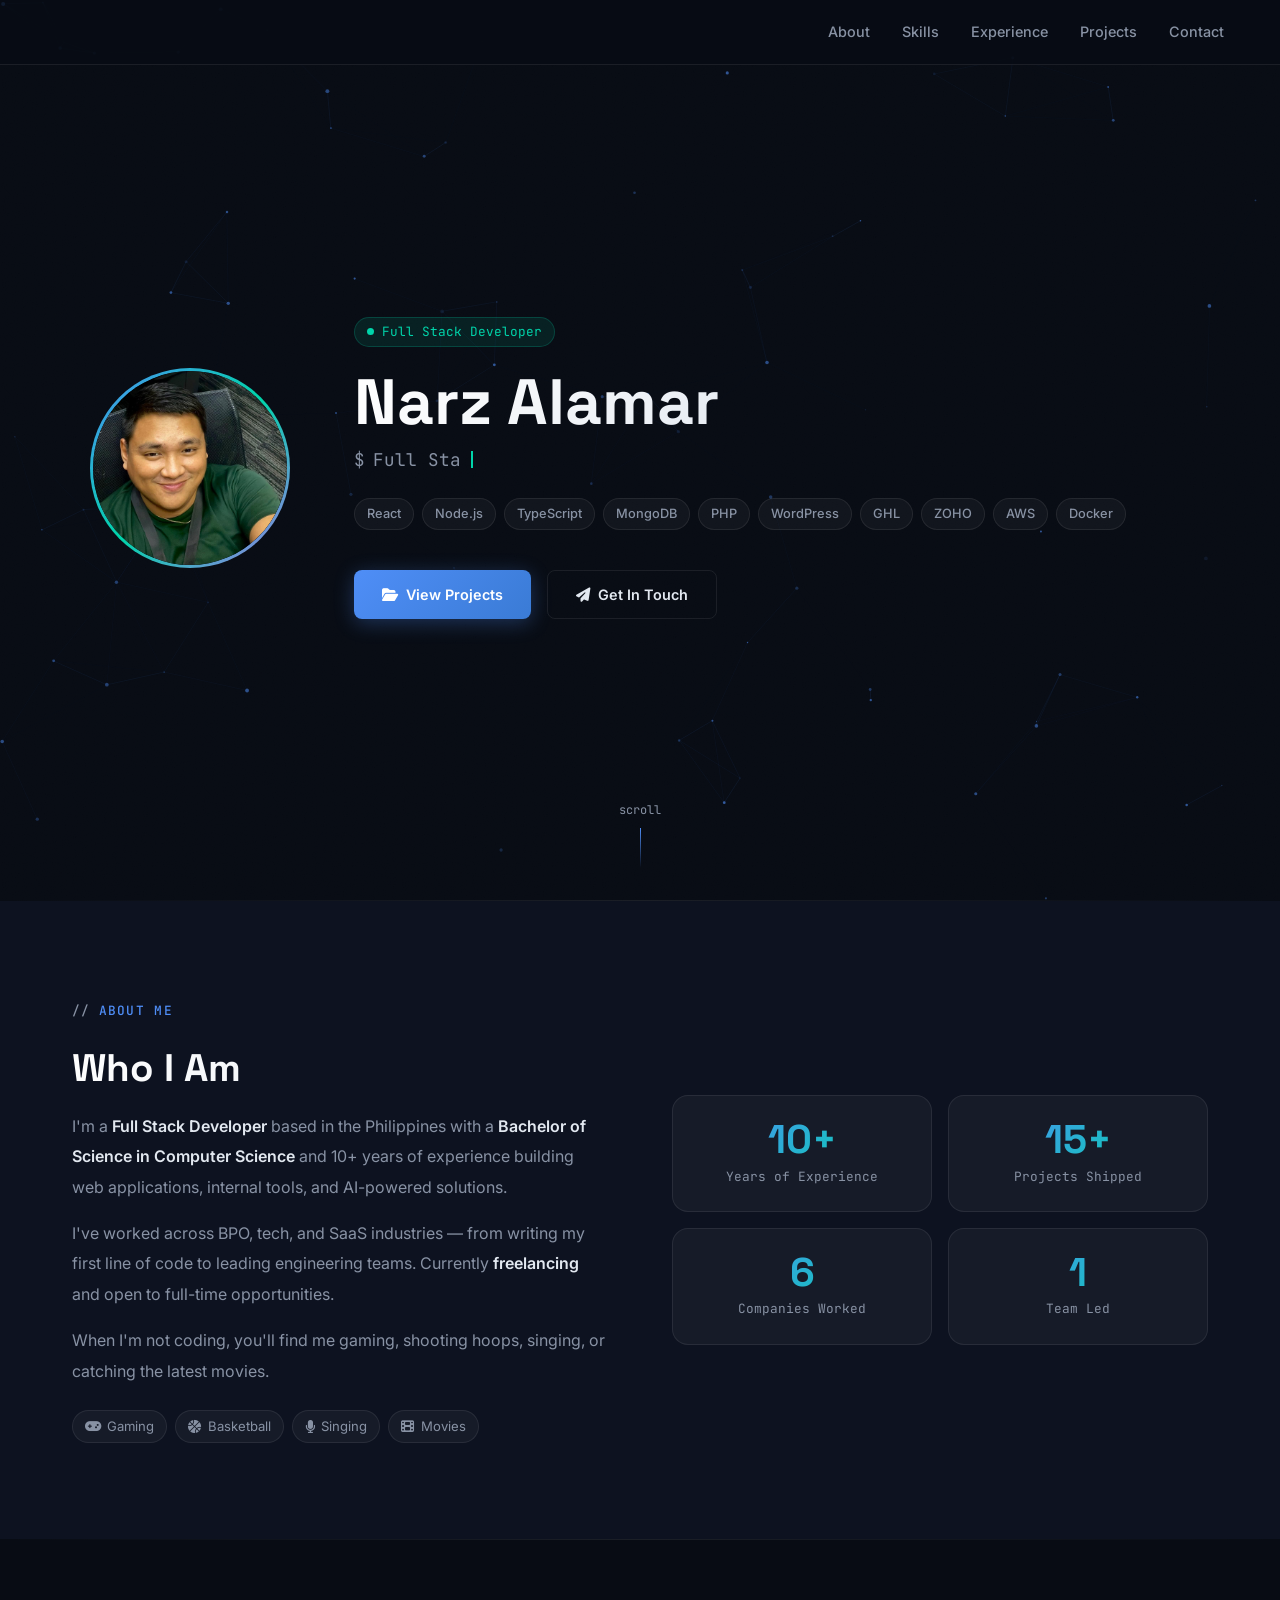
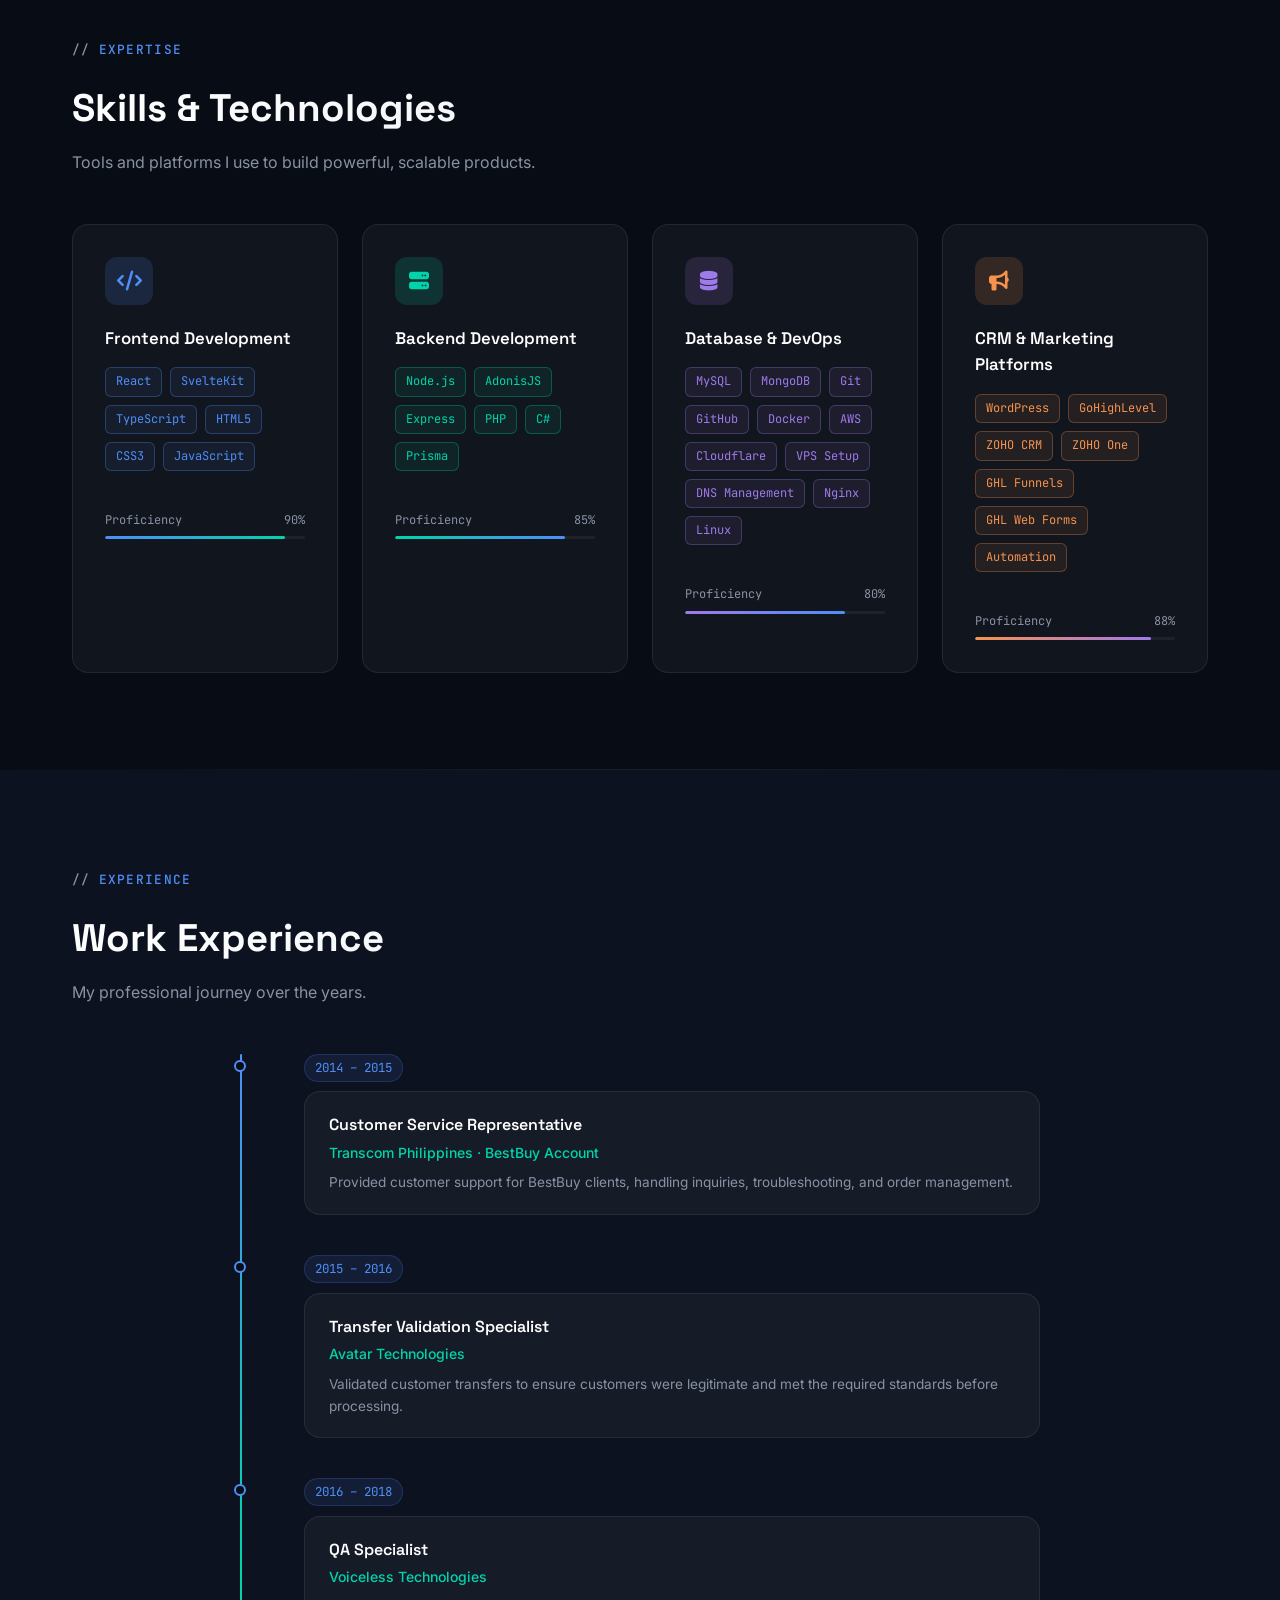
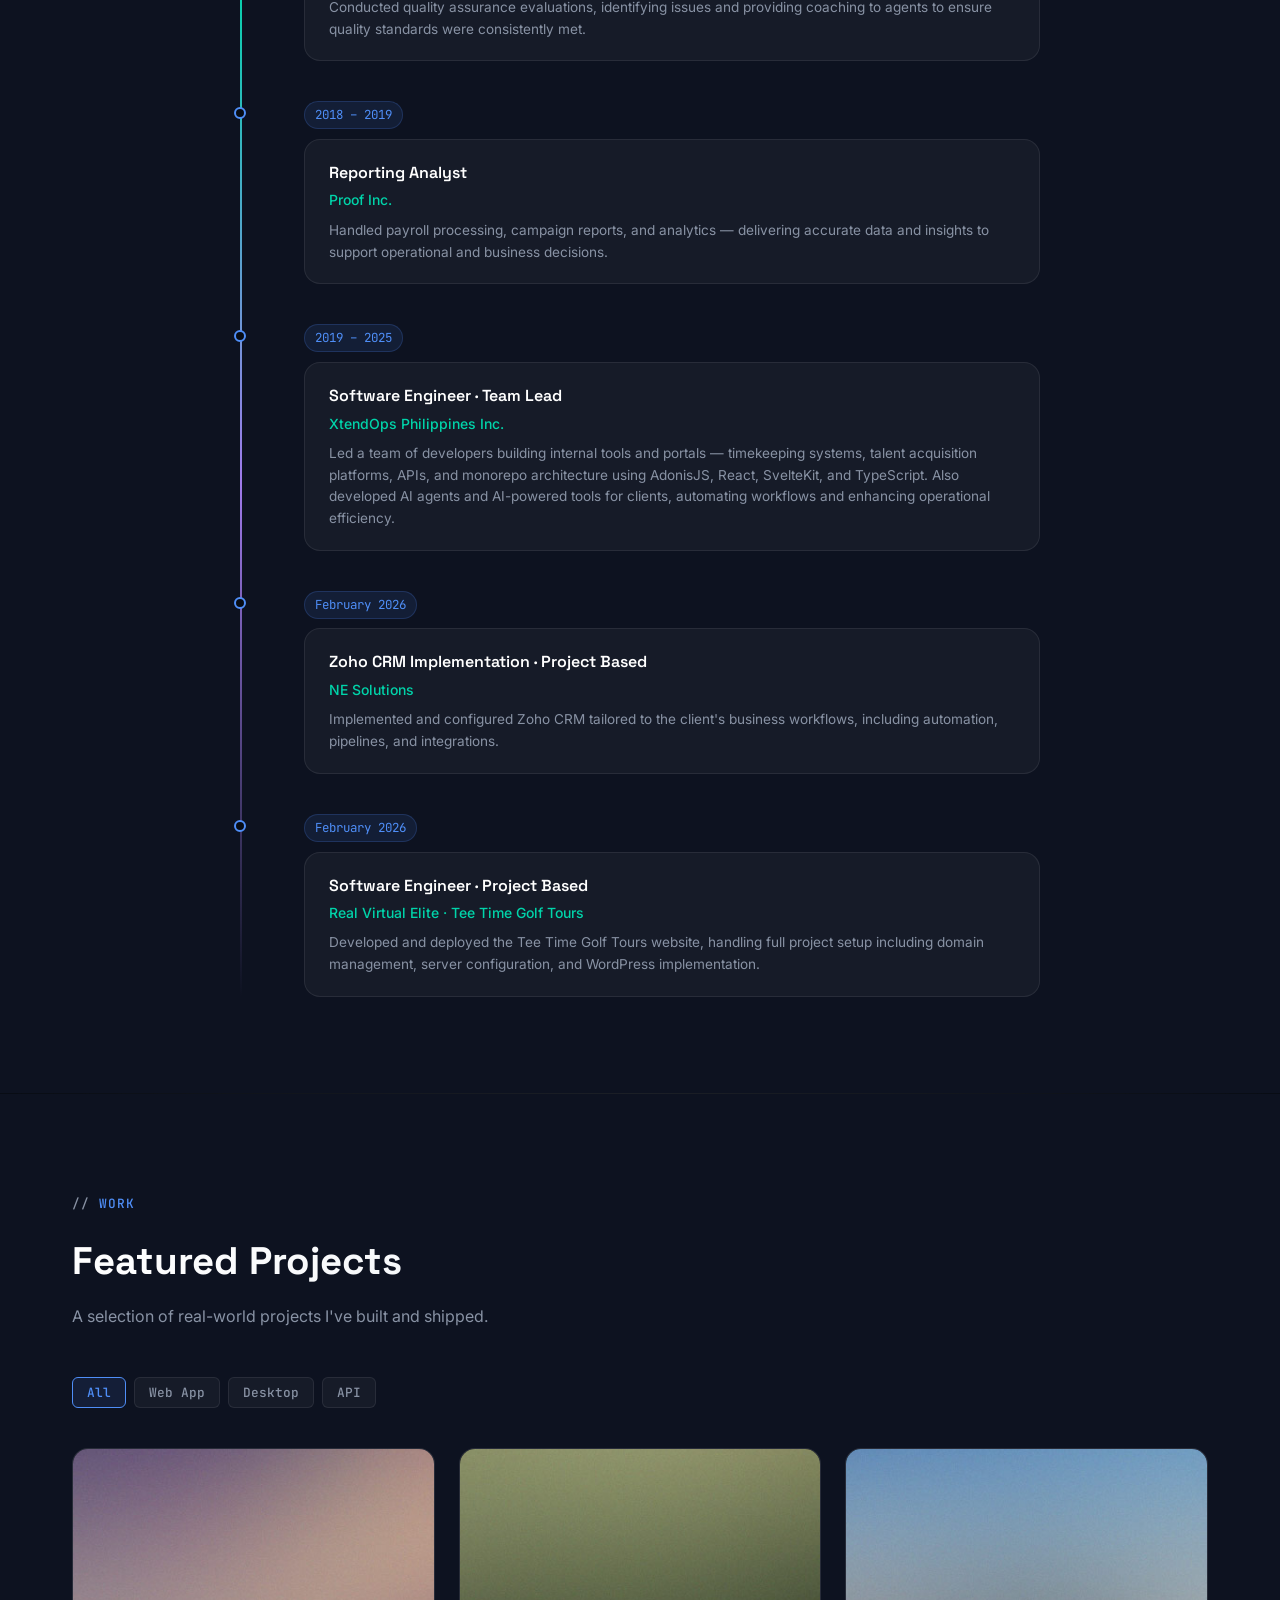
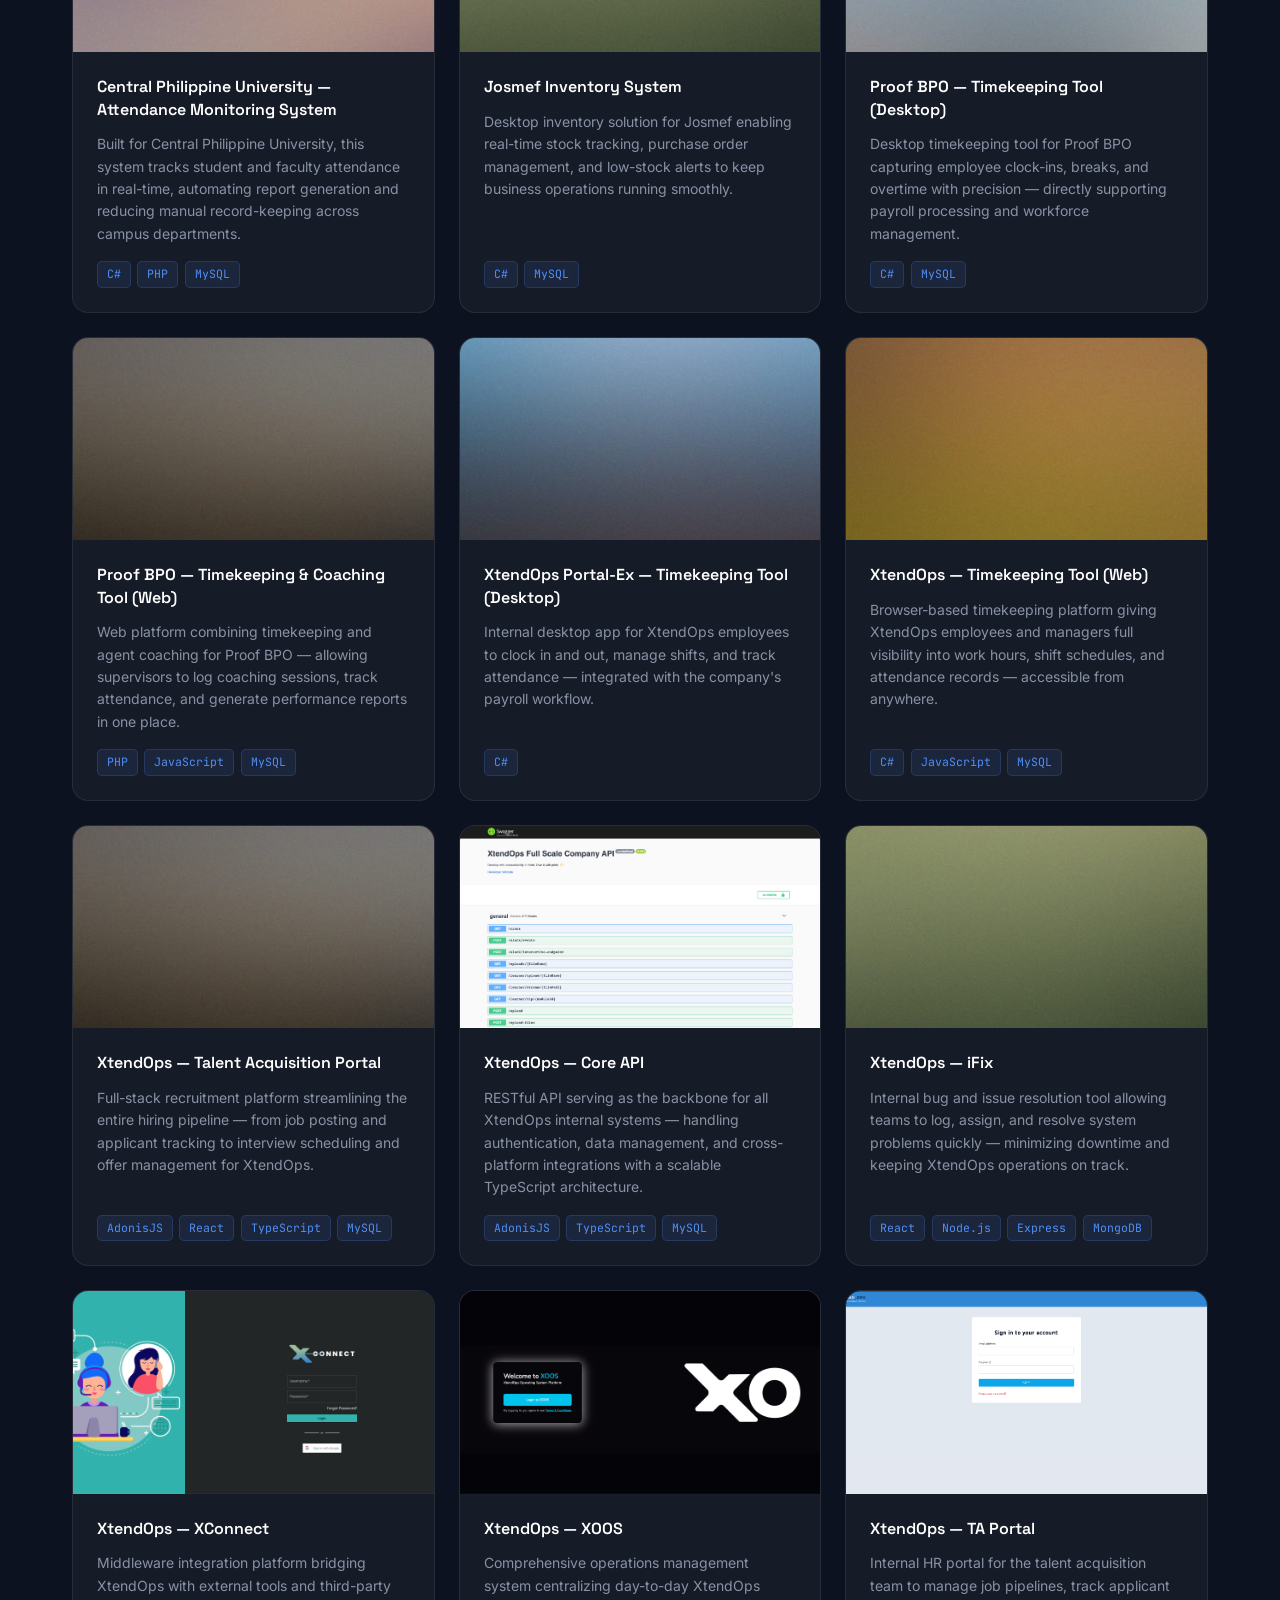
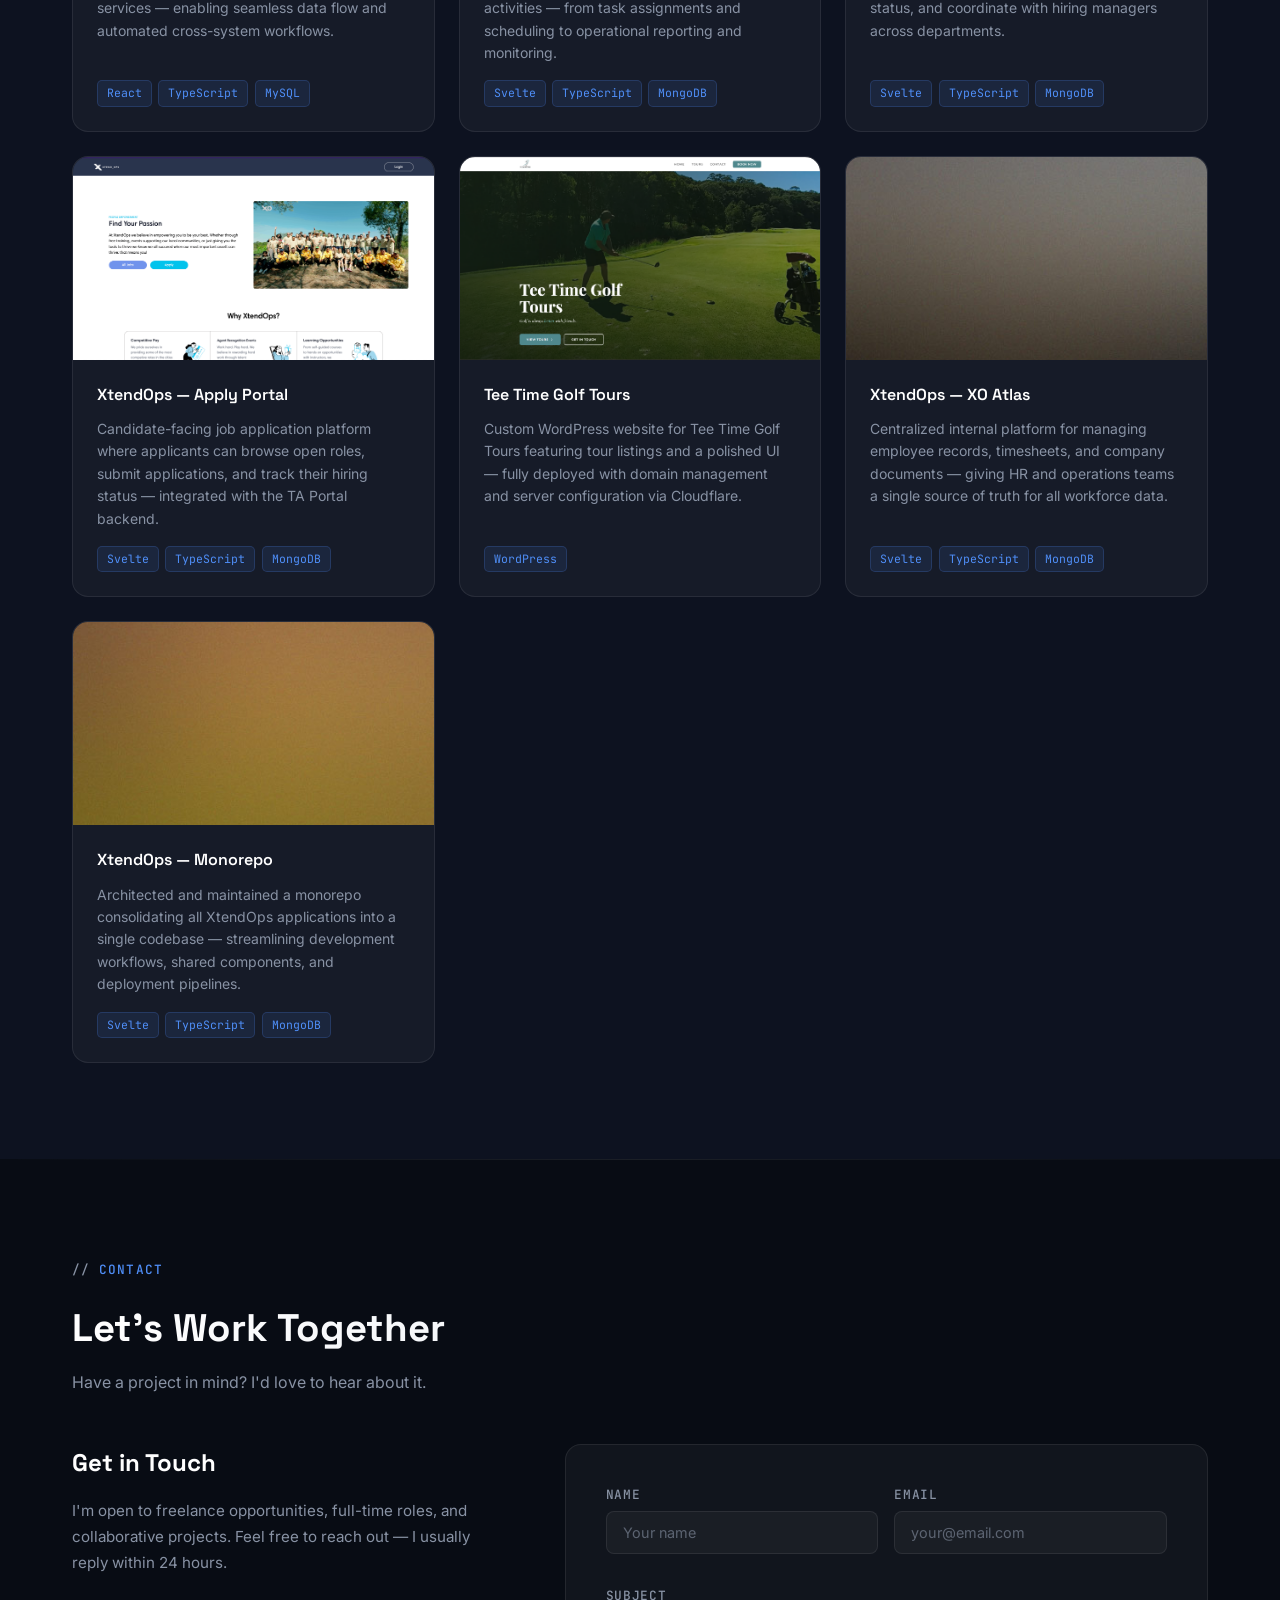
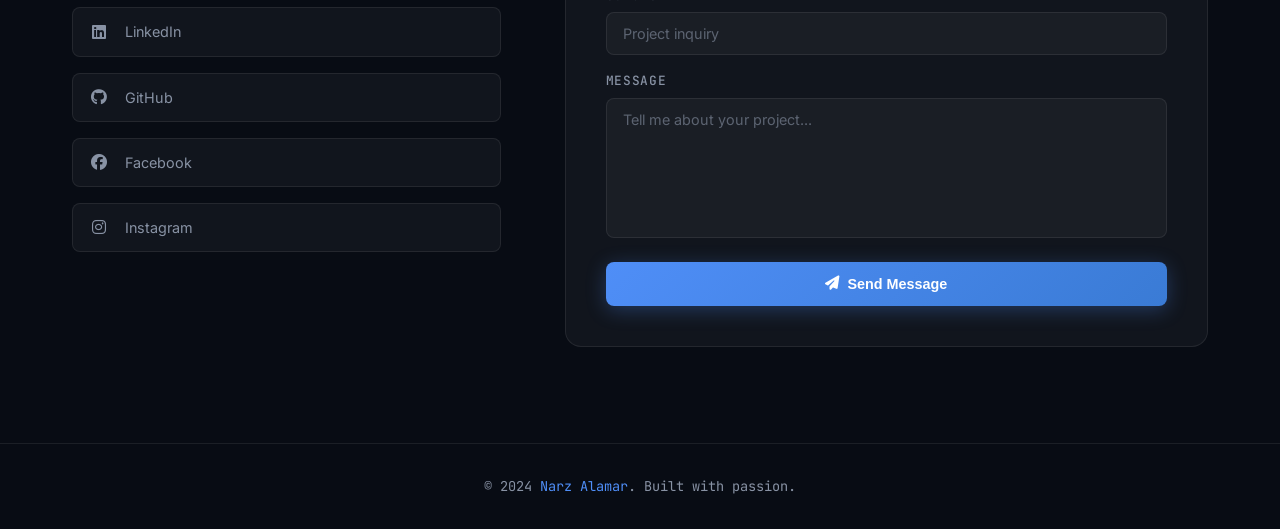
==== commit 24083b30: "update: improve all project descriptions with more specific detail Co-Authored-By: Claude Sonnet 4.6" ====
--- a/index.html
+++ b/index.html
@@ -1511,7 +1511,7 @@
             </div>
             <div class="project-body">
               <h3>Central Philippine University — Attendance Monitoring System</h3>
-              <p>Comprehensive attendance monitoring system for university students and faculty with real-time reporting.</p>
+              <p>Built for Central Philippine University, this system tracks student and faculty attendance in real-time, automating report generation and reducing manual record-keeping across campus departments.</p>
               <div class="tech-chips">
                 <span class="tech-chip">C#</span>
                 <span class="tech-chip">PHP</span>
@@ -1530,7 +1530,7 @@
             </div>
             <div class="project-body">
               <h3>Josmef Inventory System</h3>
-              <p>Inventory management system for tracking and managing stock levels efficiently.</p>
+              <p>Desktop inventory solution for Josmef enabling real-time stock tracking, purchase order management, and low-stock alerts to keep business operations running smoothly.</p>
               <div class="tech-chips">
                 <span class="tech-chip">C#</span>
                 <span class="tech-chip">MySQL</span>
@@ -1548,7 +1548,7 @@
             </div>
             <div class="project-body">
               <h3>Proof BPO — Timekeeping Tool (Desktop)</h3>
-              <p>Desktop application for accurate timekeeping and attendance tracking for BPO operations.</p>
+              <p>Desktop timekeeping tool for Proof BPO capturing employee clock-ins, breaks, and overtime with precision — directly supporting payroll processing and workforce management.</p>
               <div class="tech-chips">
                 <span class="tech-chip">C#</span>
                 <span class="tech-chip">MySQL</span>
@@ -1566,7 +1566,7 @@
             </div>
             <div class="project-body">
               <h3>Proof BPO — Timekeeping & Coaching Tool (Web)</h3>
-              <p>Web application for timekeeping and coaching management in a BPO environment.</p>
+              <p>Web platform combining timekeeping and agent coaching for Proof BPO — allowing supervisors to log coaching sessions, track attendance, and generate performance reports in one place.</p>
               <div class="tech-chips">
                 <span class="tech-chip">PHP</span>
                 <span class="tech-chip">JavaScript</span>
@@ -1585,7 +1585,7 @@
             </div>
             <div class="project-body">
               <h3>XtendOps Portal-Ex — Timekeeping Tool (Desktop)</h3>
-              <p>Desktop timekeeping solution for XtendOps with attendance tracking features.</p>
+              <p>Internal desktop app for XtendOps employees to clock in and out, manage shifts, and track attendance — integrated with the company's payroll workflow.</p>
               <div class="tech-chips">
                 <span class="tech-chip">C#</span>
               </div>
@@ -1602,7 +1602,7 @@
             </div>
             <div class="project-body">
               <h3>XtendOps — Timekeeping Tool (Web)</h3>
-              <p>Web-based timekeeping and attendance tracking platform for XtendOps.</p>
+              <p>Browser-based timekeeping platform giving XtendOps employees and managers full visibility into work hours, shift schedules, and attendance records — accessible from anywhere.</p>
               <div class="tech-chips">
                 <span class="tech-chip">C#</span>
                 <span class="tech-chip">JavaScript</span>
@@ -1621,7 +1621,7 @@
             </div>
             <div class="project-body">
               <h3>XtendOps — Talent Acquisition Portal</h3>
-              <p>End-to-end talent acquisition portal for sourcing, tracking, and managing candidates.</p>
+              <p>Full-stack recruitment platform streamlining the entire hiring pipeline — from job posting and applicant tracking to interview scheduling and offer management for XtendOps.</p>
               <div class="tech-chips">
                 <span class="tech-chip">AdonisJS</span>
                 <span class="tech-chip">React</span>
@@ -1641,7 +1641,7 @@
             </div>
             <div class="project-body">
               <h3>XtendOps — Core API</h3>
-              <p>Centralized REST API powering multiple XtendOps internal applications and portals.</p>
+              <p>RESTful API serving as the backbone for all XtendOps internal systems — handling authentication, data management, and cross-platform integrations with a scalable TypeScript architecture.</p>
               <div class="tech-chips">
                 <span class="tech-chip">AdonisJS</span>
                 <span class="tech-chip">TypeScript</span>
@@ -1660,7 +1660,7 @@
             </div>
             <div class="project-body">
               <h3>XtendOps — iFix</h3>
-              <p>Internal issue tracking and resolution tool for XtendOps system administrators.</p>
+              <p>Internal bug and issue resolution tool allowing teams to log, assign, and resolve system problems quickly — minimizing downtime and keeping XtendOps operations on track.</p>
               <div class="tech-chips">
                 <span class="tech-chip">React</span>
                 <span class="tech-chip">Node.js</span>
@@ -1680,7 +1680,7 @@
             </div>
             <div class="project-body">
               <h3>XtendOps — XConnect</h3>
-              <p>Integration hub connecting XtendOps with third-party systems and external platforms.</p>
+              <p>Middleware integration platform bridging XtendOps with external tools and third-party services — enabling seamless data flow and automated cross-system workflows.</p>
               <div class="tech-chips">
                 <span class="tech-chip">React</span>
                 <span class="tech-chip">TypeScript</span>
@@ -1699,7 +1699,7 @@
             </div>
             <div class="project-body">
               <h3>XtendOps — XOOS</h3>
-              <p>Operations management system for streamlining XtendOps day-to-day activities.</p>
+              <p>Comprehensive operations management system centralizing day-to-day XtendOps activities — from task assignments and scheduling to operational reporting and monitoring.</p>
               <div class="tech-chips">
                 <span class="tech-chip">Svelte</span>
                 <span class="tech-chip">TypeScript</span>
@@ -1718,7 +1718,7 @@
             </div>
             <div class="project-body">
               <h3>XtendOps — TA Portal</h3>
-              <p>Talent acquisition portal for managing end-to-end recruitment workflows.</p>
+              <p>Internal HR portal for the talent acquisition team to manage job pipelines, track applicant status, and coordinate with hiring managers across departments.</p>
               <div class="tech-chips">
                 <span class="tech-chip">Svelte</span>
                 <span class="tech-chip">TypeScript</span>
@@ -1737,7 +1737,7 @@
             </div>
             <div class="project-body">
               <h3>XtendOps — Apply Portal</h3>
-              <p>Public-facing job application portal allowing candidates to apply for open positions.</p>
+              <p>Candidate-facing job application platform where applicants can browse open roles, submit applications, and track their hiring status — integrated with the TA Portal backend.</p>
               <div class="tech-chips">
                 <span class="tech-chip">Svelte</span>
                 <span class="tech-chip">TypeScript</span>
@@ -1755,7 +1755,7 @@
             </div>
             <div class="project-body">
               <h3>Tee Time Golf Tours</h3>
-              <p>Golf tour booking and management website built on WordPress with custom design and functionality.</p>
+              <p>Custom WordPress website for Tee Time Golf Tours featuring tour listings and a polished UI — fully deployed with domain management and server configuration via Cloudflare.</p>
               <div class="tech-chips">
                 <span class="tech-chip">WordPress</span>
               </div>
@@ -1772,7 +1772,7 @@
             </div>
             <div class="project-body">
               <h3>XtendOps — XO Atlas</h3>
-              <p>Internal system for managing employee records, timesheets, and documents — centralizing HR and operational data in one platform.</p>
+              <p>Centralized internal platform for managing employee records, timesheets, and company documents — giving HR and operations teams a single source of truth for all workforce data.</p>
               <div class="tech-chips">
                 <span class="tech-chip">Svelte</span>
                 <span class="tech-chip">TypeScript</span>
@@ -1791,7 +1791,7 @@
             </div>
             <div class="project-body">
               <h3>XtendOps — Monorepo</h3>
-              <p>Unified monorepo architecture housing all XtendOps frontend and backend applications.</p>
+              <p>Architected and maintained a monorepo consolidating all XtendOps applications into a single codebase — streamlining development workflows, shared components, and deployment pipelines.</p>
               <div class="tech-chips">
                 <span class="tech-chip">Svelte</span>
                 <span class="tech-chip">TypeScript</span>
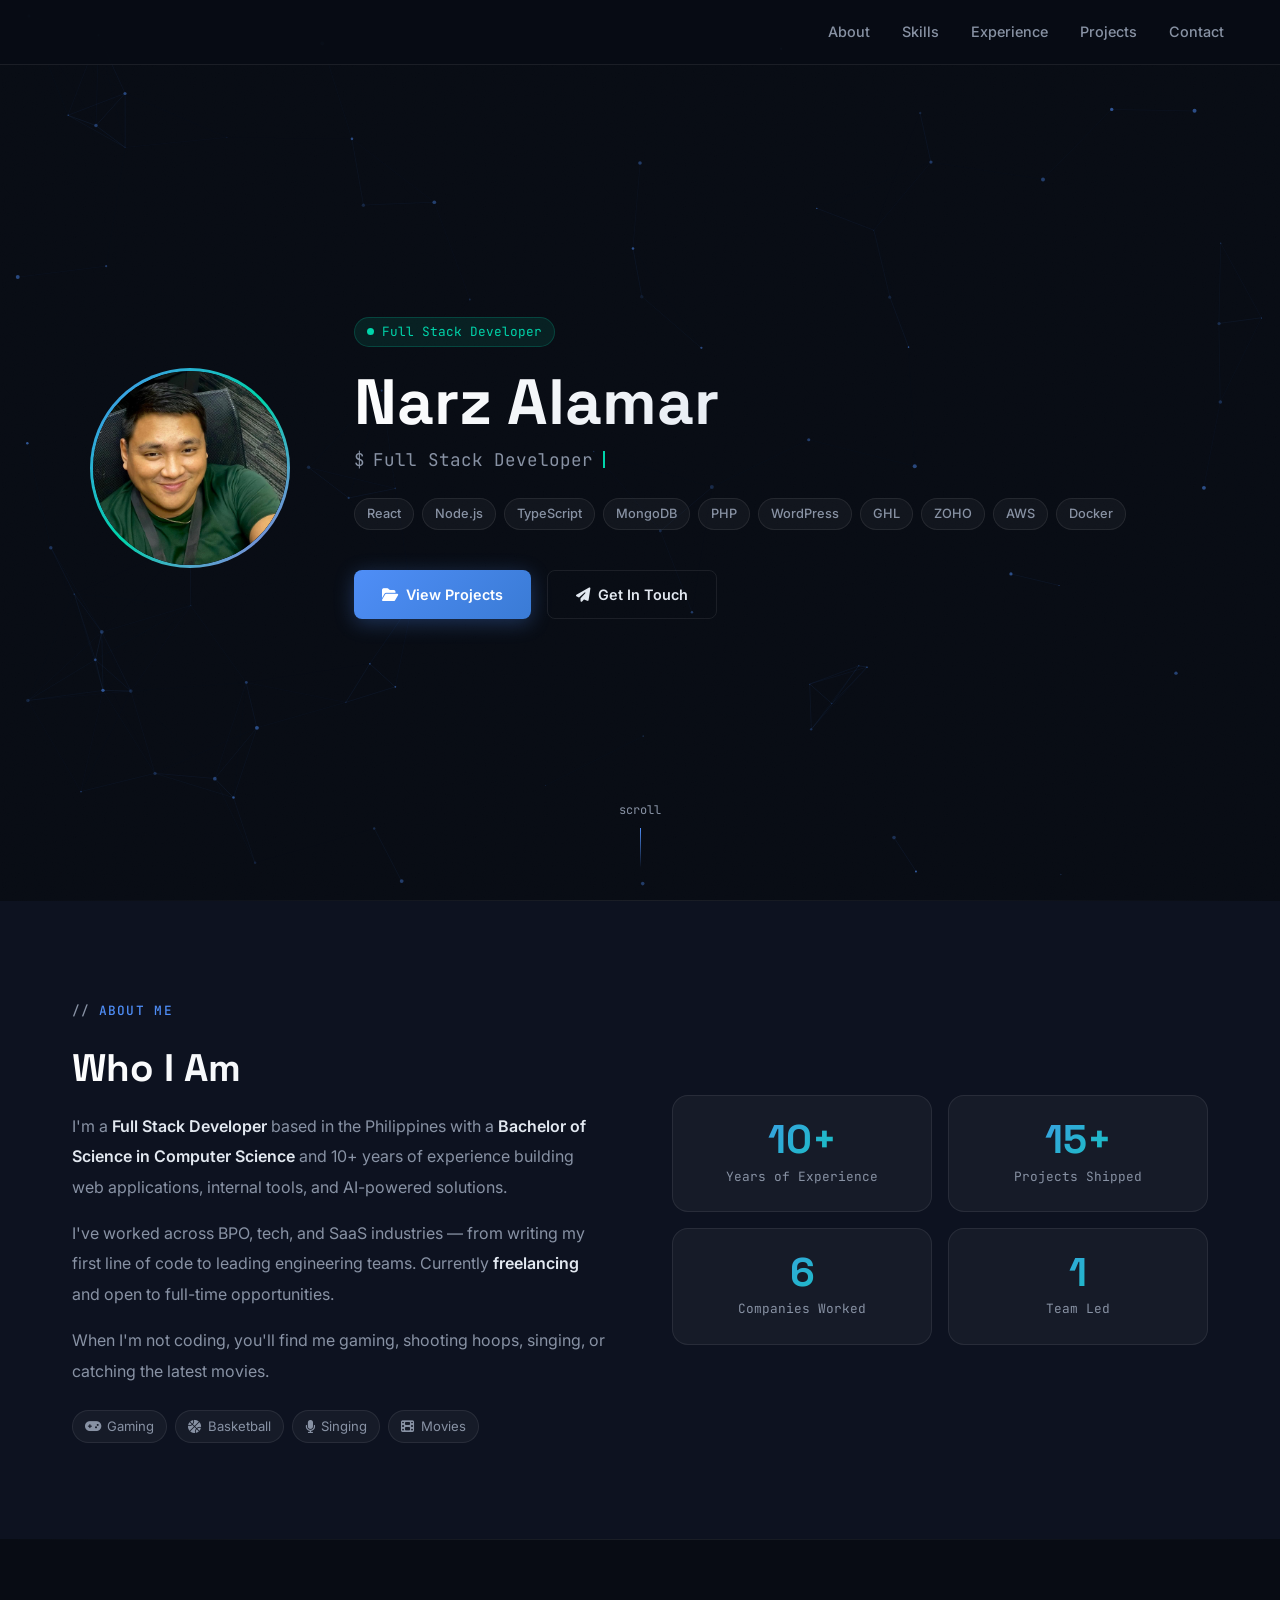
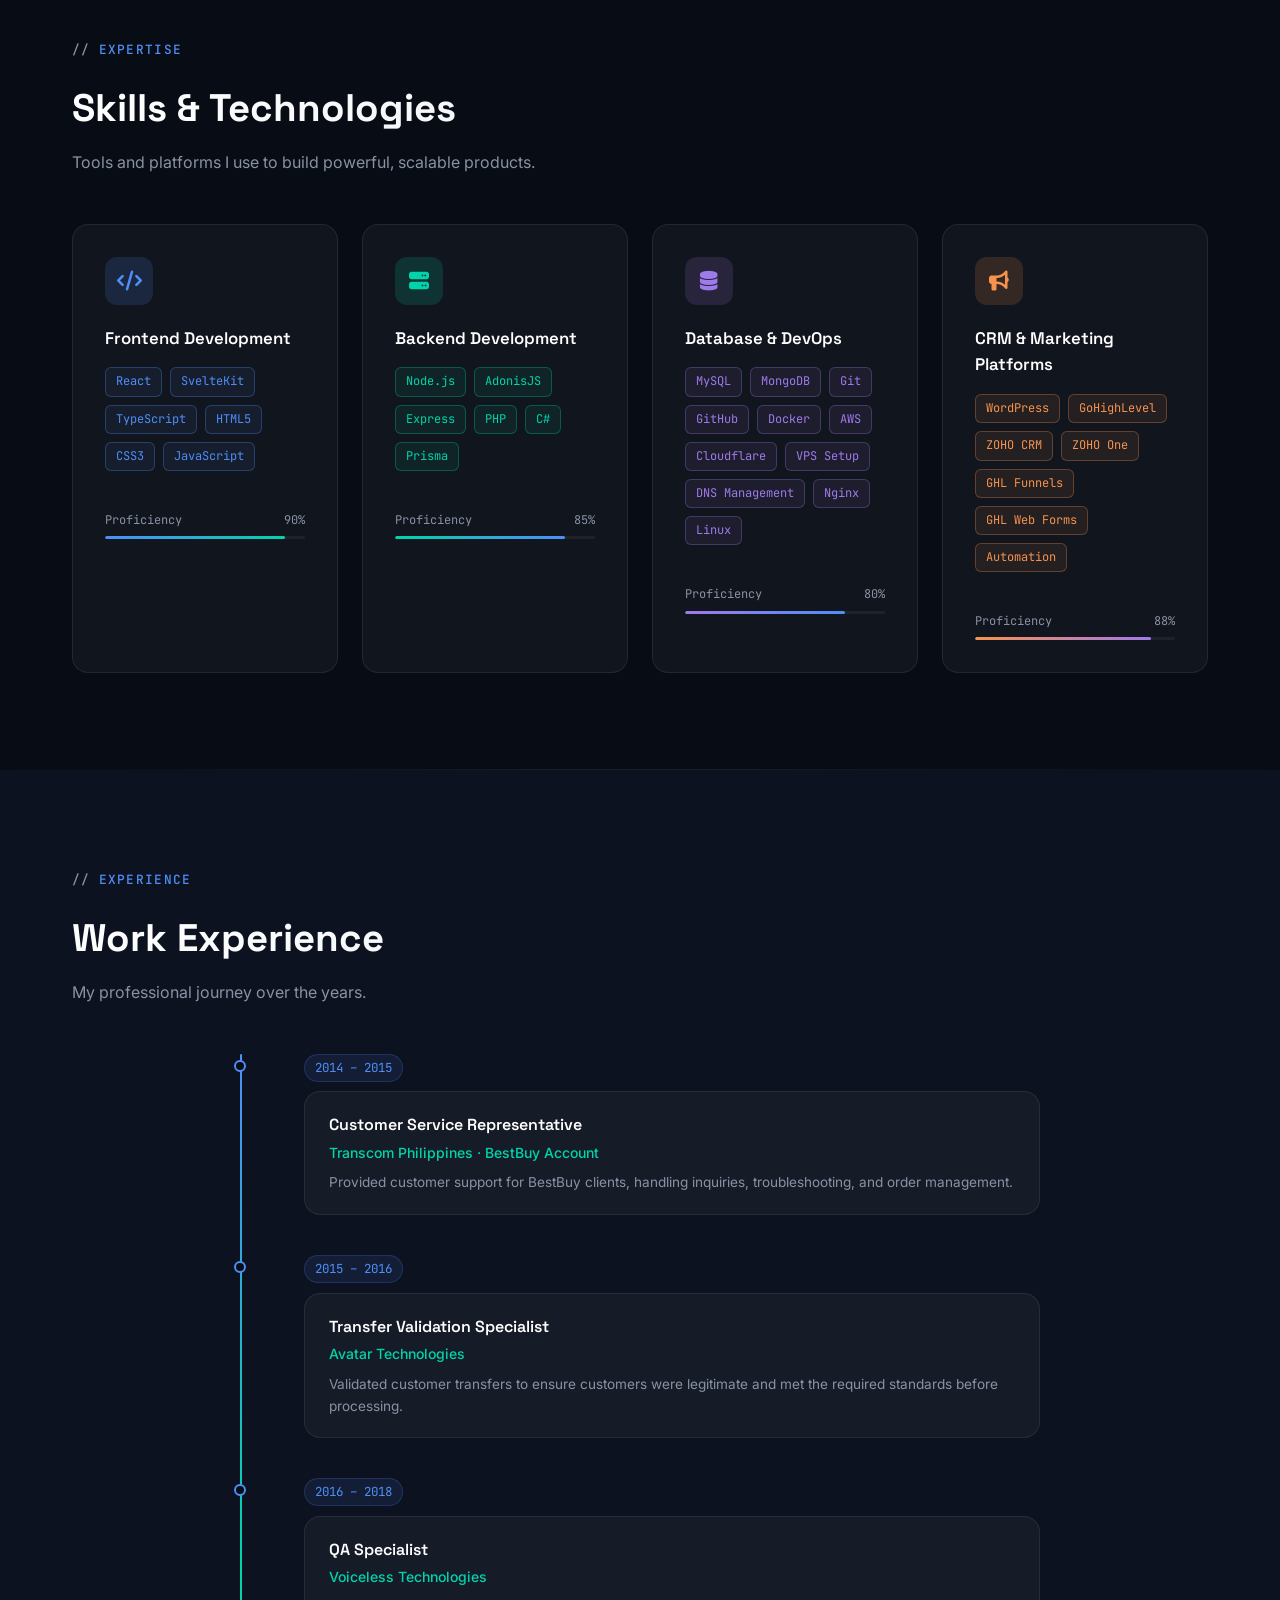
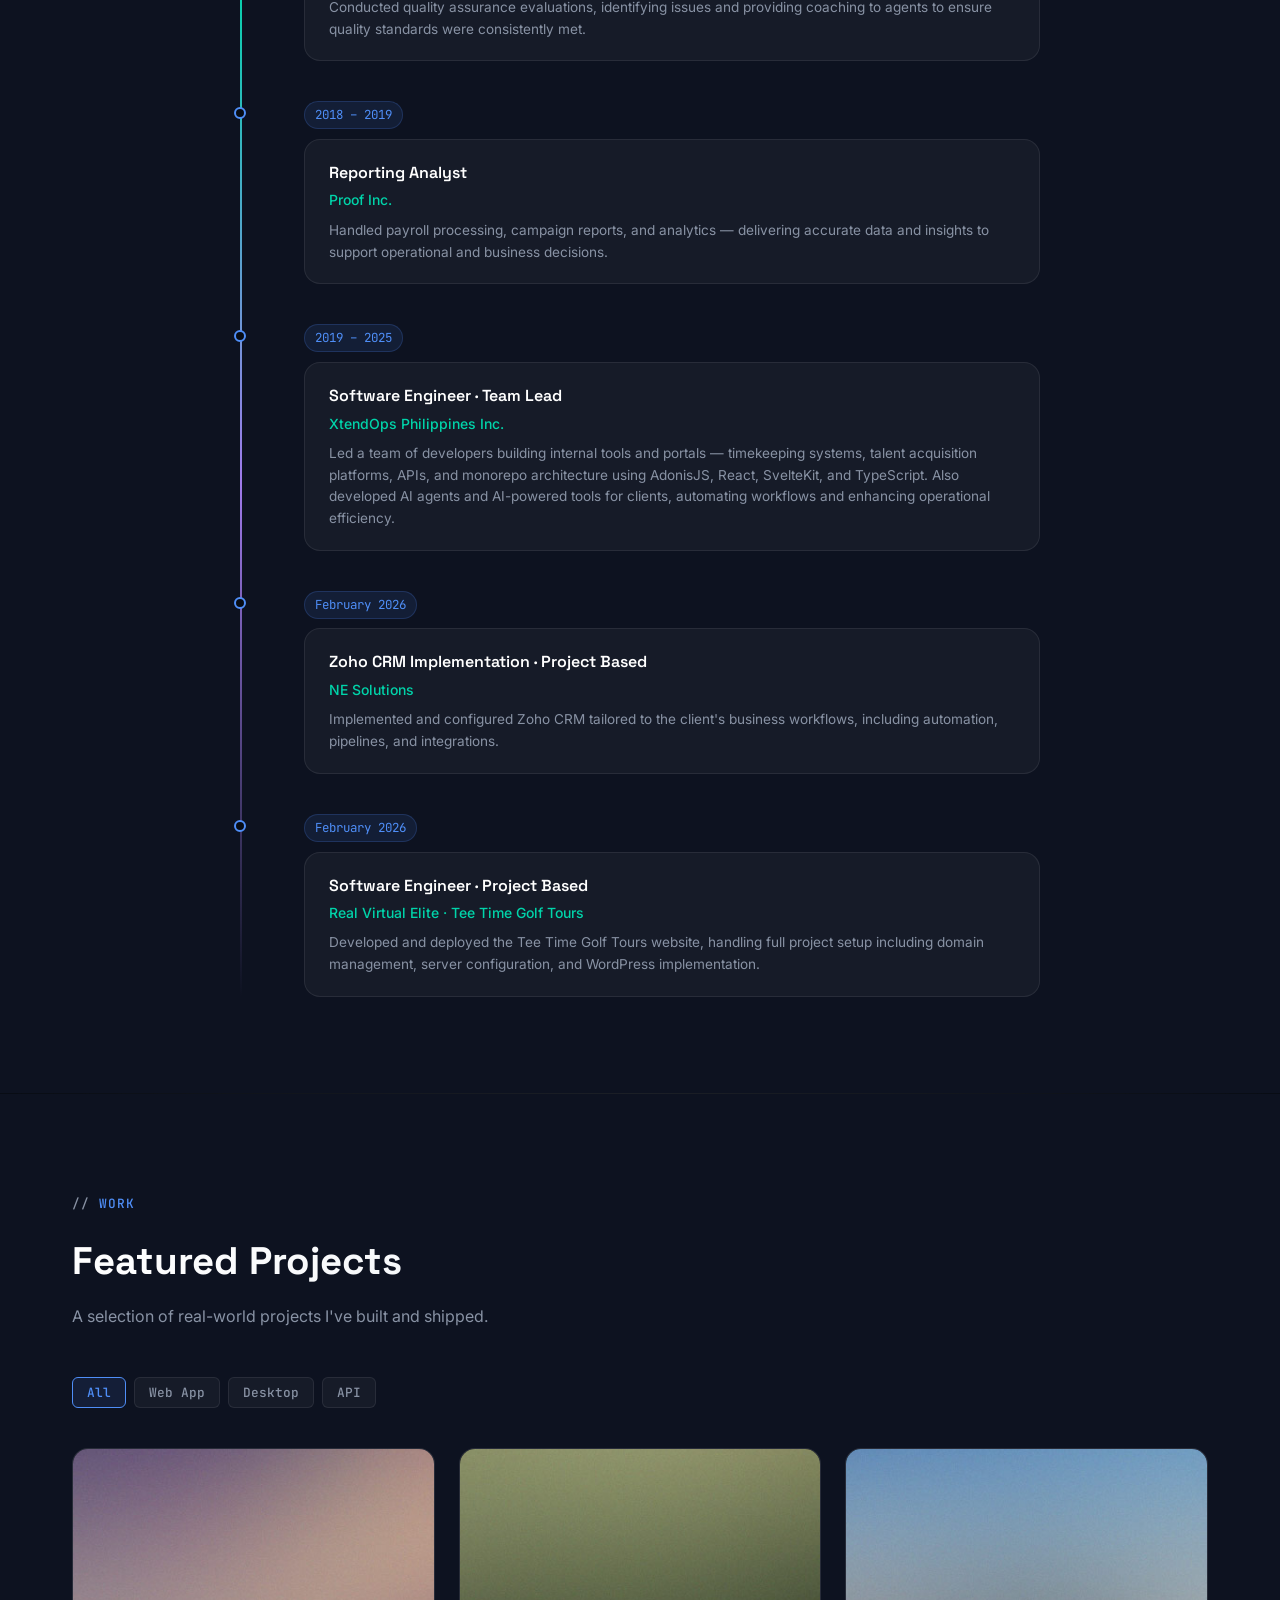
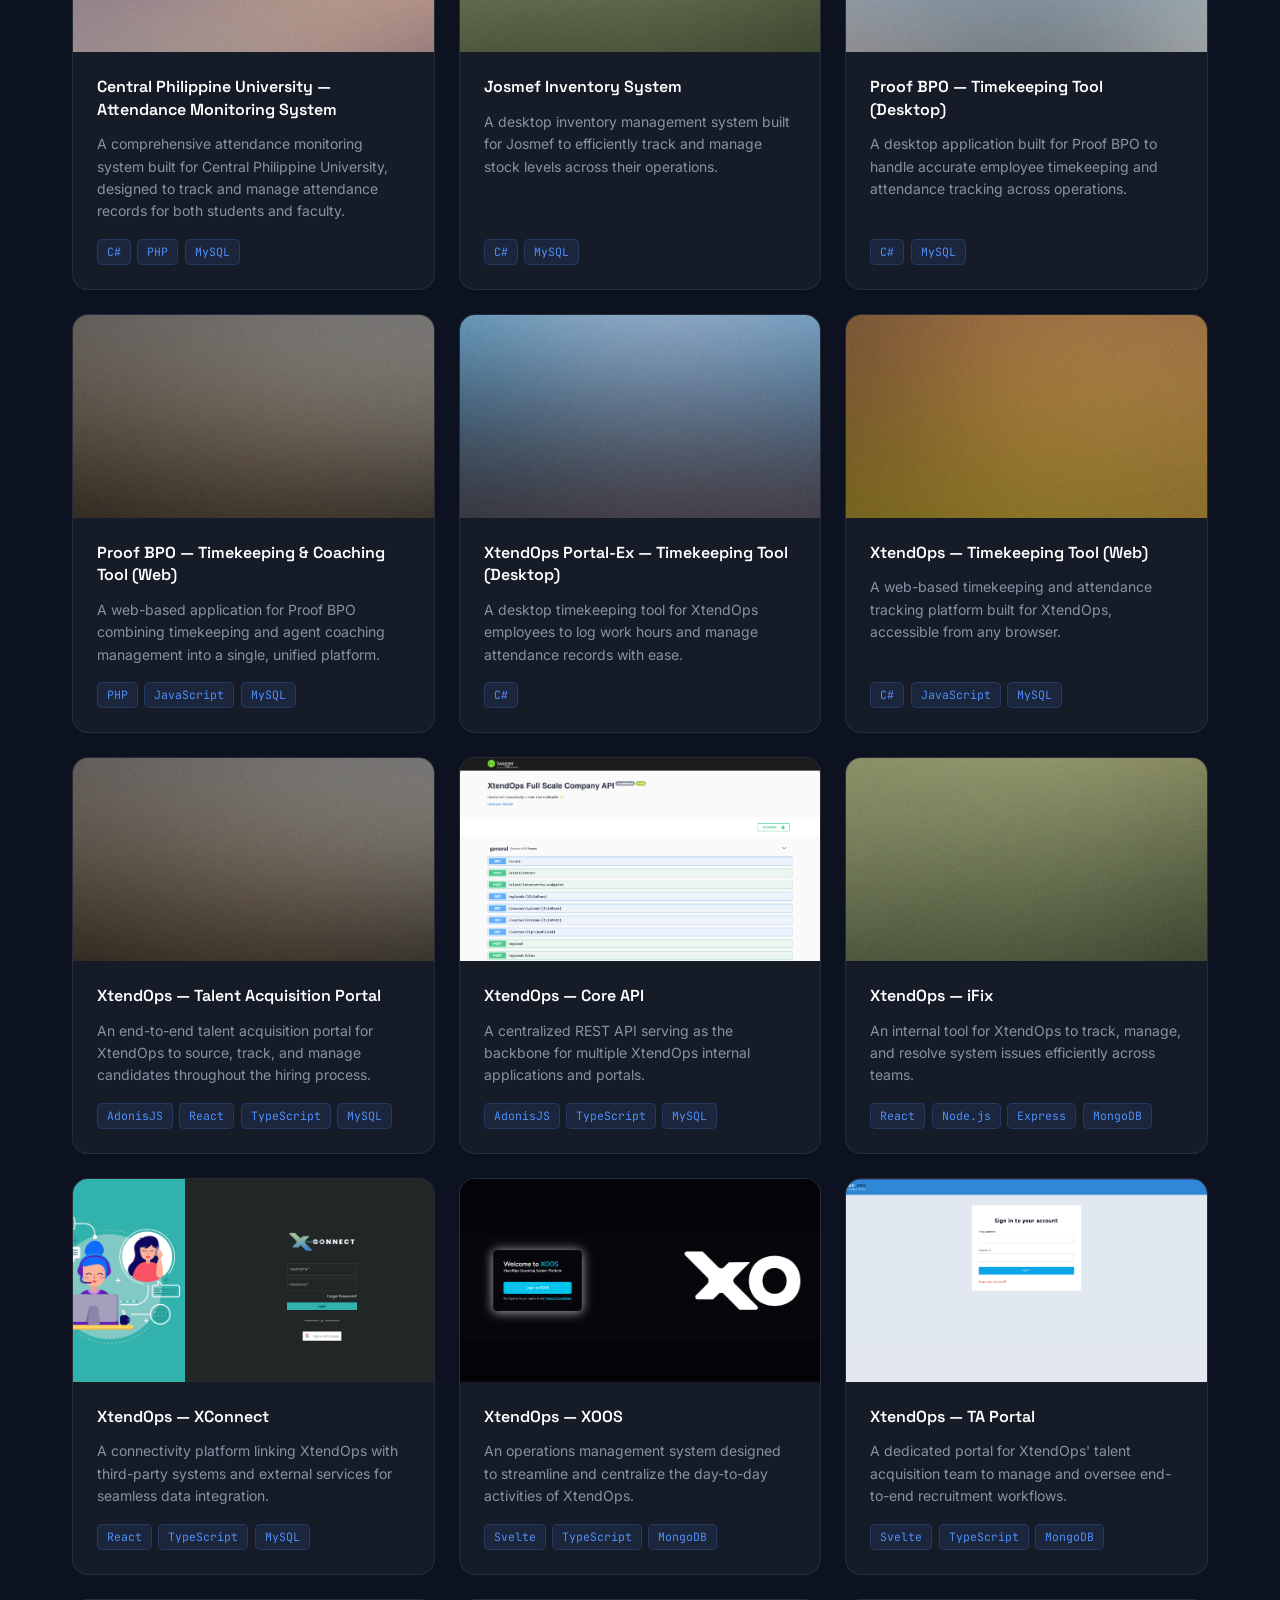
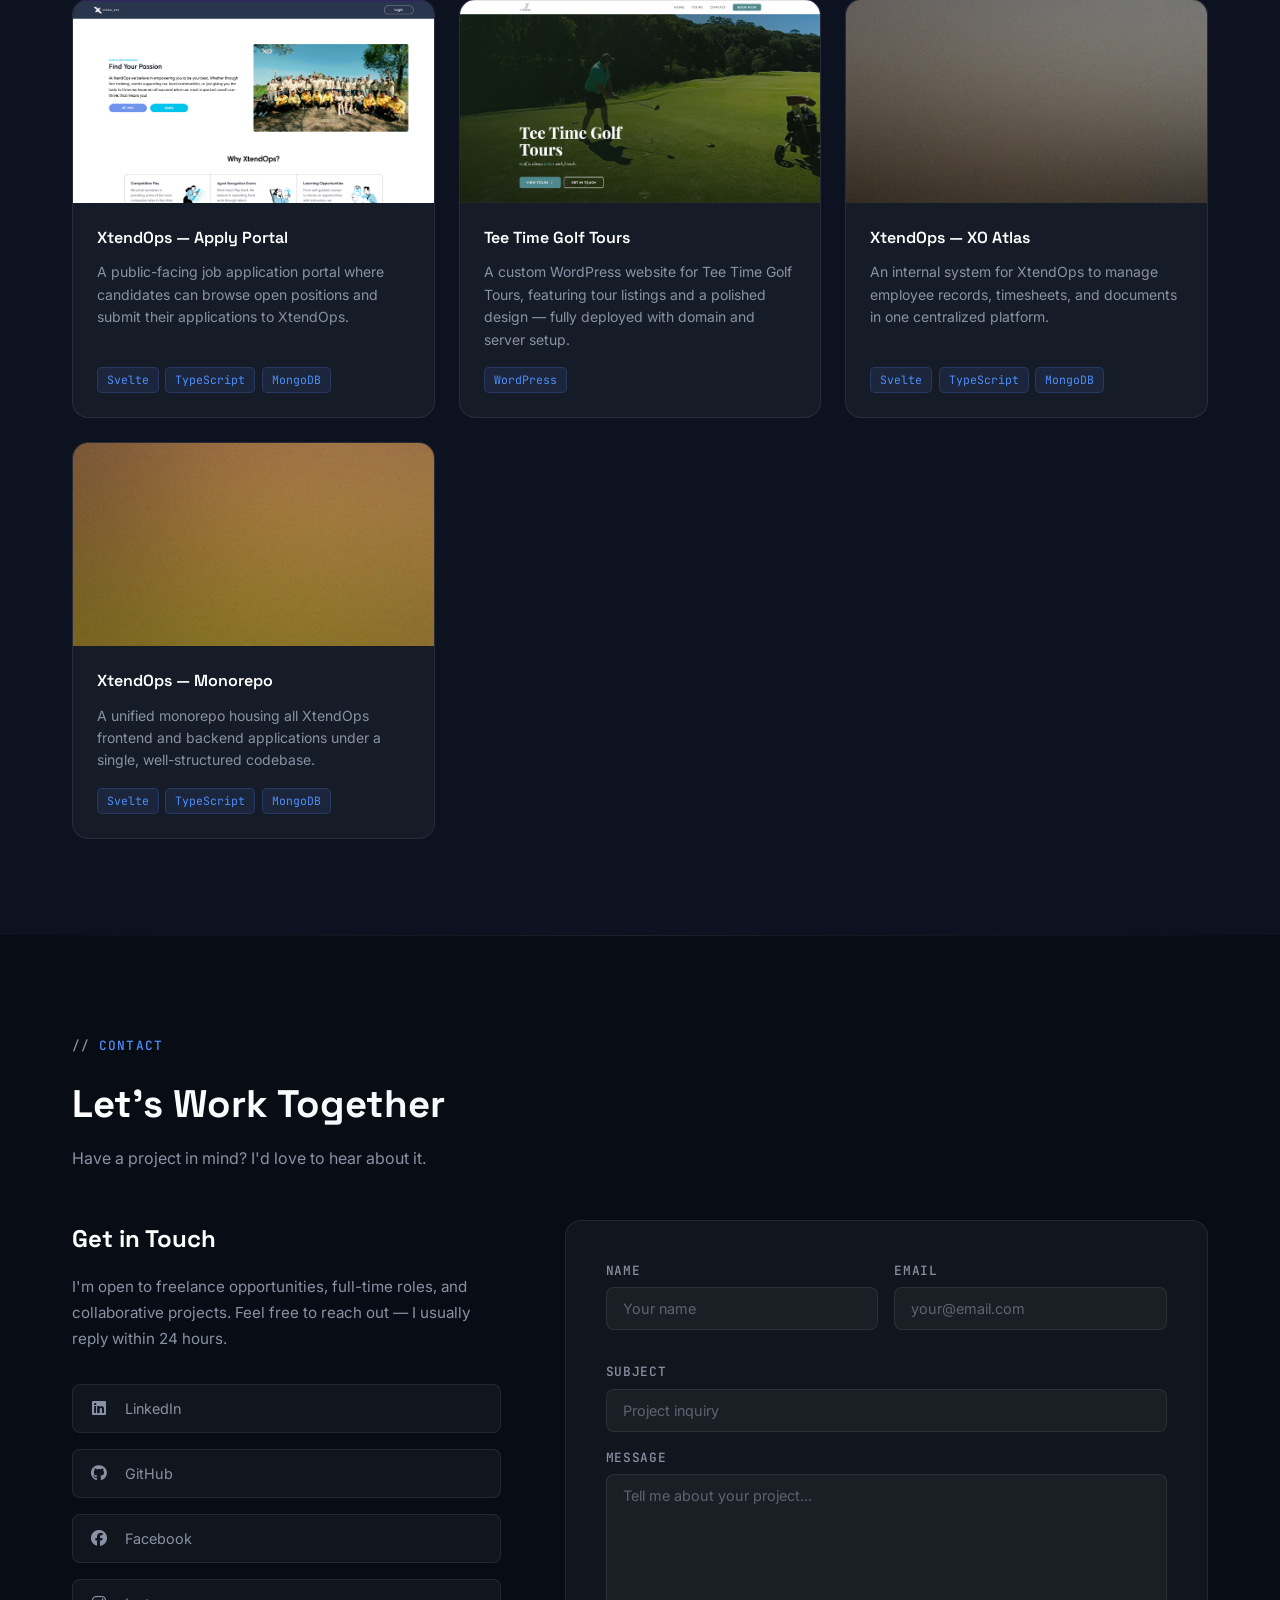
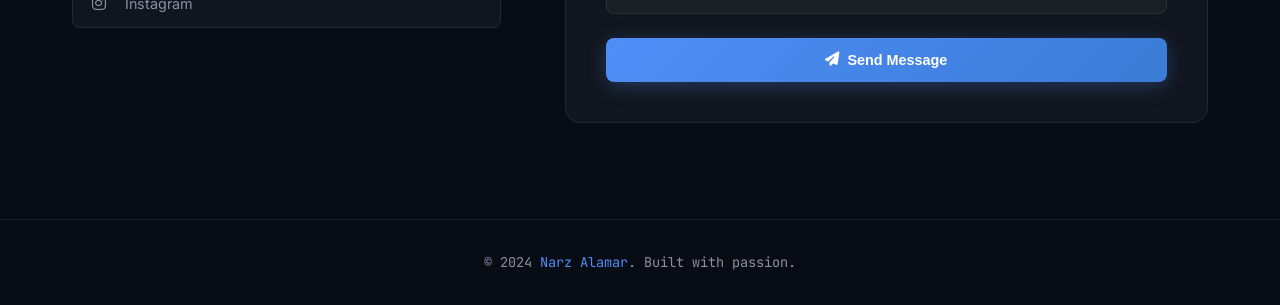
==== commit e393453f: "update: rewrite project descriptions to be accurate and concise Co-Authored-By: Claude Sonnet 4.6 <n" ====
--- a/index.html
+++ b/index.html
@@ -1511,7 +1511,7 @@
             </div>
             <div class="project-body">
               <h3>Central Philippine University — Attendance Monitoring System</h3>
-              <p>Built for Central Philippine University, this system tracks student and faculty attendance in real-time, automating report generation and reducing manual record-keeping across campus departments.</p>
+              <p>A comprehensive attendance monitoring system built for Central Philippine University, designed to track and manage attendance records for both students and faculty.</p>
               <div class="tech-chips">
                 <span class="tech-chip">C#</span>
                 <span class="tech-chip">PHP</span>
@@ -1530,7 +1530,7 @@
             </div>
             <div class="project-body">
               <h3>Josmef Inventory System</h3>
-              <p>Desktop inventory solution for Josmef enabling real-time stock tracking, purchase order management, and low-stock alerts to keep business operations running smoothly.</p>
+              <p>A desktop inventory management system built for Josmef to efficiently track and manage stock levels across their operations.</p>
               <div class="tech-chips">
                 <span class="tech-chip">C#</span>
                 <span class="tech-chip">MySQL</span>
@@ -1548,7 +1548,7 @@
             </div>
             <div class="project-body">
               <h3>Proof BPO — Timekeeping Tool (Desktop)</h3>
-              <p>Desktop timekeeping tool for Proof BPO capturing employee clock-ins, breaks, and overtime with precision — directly supporting payroll processing and workforce management.</p>
+              <p>A desktop application built for Proof BPO to handle accurate employee timekeeping and attendance tracking across operations.</p>
               <div class="tech-chips">
                 <span class="tech-chip">C#</span>
                 <span class="tech-chip">MySQL</span>
@@ -1566,7 +1566,7 @@
             </div>
             <div class="project-body">
               <h3>Proof BPO — Timekeeping & Coaching Tool (Web)</h3>
-              <p>Web platform combining timekeeping and agent coaching for Proof BPO — allowing supervisors to log coaching sessions, track attendance, and generate performance reports in one place.</p>
+              <p>A web-based application for Proof BPO combining timekeeping and agent coaching management into a single, unified platform.</p>
               <div class="tech-chips">
                 <span class="tech-chip">PHP</span>
                 <span class="tech-chip">JavaScript</span>
@@ -1585,7 +1585,7 @@
             </div>
             <div class="project-body">
               <h3>XtendOps Portal-Ex — Timekeeping Tool (Desktop)</h3>
-              <p>Internal desktop app for XtendOps employees to clock in and out, manage shifts, and track attendance — integrated with the company's payroll workflow.</p>
+              <p>A desktop timekeeping tool for XtendOps employees to log work hours and manage attendance records with ease.</p>
               <div class="tech-chips">
                 <span class="tech-chip">C#</span>
               </div>
@@ -1602,7 +1602,7 @@
             </div>
             <div class="project-body">
               <h3>XtendOps — Timekeeping Tool (Web)</h3>
-              <p>Browser-based timekeeping platform giving XtendOps employees and managers full visibility into work hours, shift schedules, and attendance records — accessible from anywhere.</p>
+              <p>A web-based timekeeping and attendance tracking platform built for XtendOps, accessible from any browser.</p>
               <div class="tech-chips">
                 <span class="tech-chip">C#</span>
                 <span class="tech-chip">JavaScript</span>
@@ -1621,7 +1621,7 @@
             </div>
             <div class="project-body">
               <h3>XtendOps — Talent Acquisition Portal</h3>
-              <p>Full-stack recruitment platform streamlining the entire hiring pipeline — from job posting and applicant tracking to interview scheduling and offer management for XtendOps.</p>
+              <p>An end-to-end talent acquisition portal for XtendOps to source, track, and manage candidates throughout the hiring process.</p>
               <div class="tech-chips">
                 <span class="tech-chip">AdonisJS</span>
                 <span class="tech-chip">React</span>
@@ -1641,7 +1641,7 @@
             </div>
             <div class="project-body">
               <h3>XtendOps — Core API</h3>
-              <p>RESTful API serving as the backbone for all XtendOps internal systems — handling authentication, data management, and cross-platform integrations with a scalable TypeScript architecture.</p>
+              <p>A centralized REST API serving as the backbone for multiple XtendOps internal applications and portals.</p>
               <div class="tech-chips">
                 <span class="tech-chip">AdonisJS</span>
                 <span class="tech-chip">TypeScript</span>
@@ -1660,7 +1660,7 @@
             </div>
             <div class="project-body">
               <h3>XtendOps — iFix</h3>
-              <p>Internal bug and issue resolution tool allowing teams to log, assign, and resolve system problems quickly — minimizing downtime and keeping XtendOps operations on track.</p>
+              <p>An internal tool for XtendOps to track, manage, and resolve system issues efficiently across teams.</p>
               <div class="tech-chips">
                 <span class="tech-chip">React</span>
                 <span class="tech-chip">Node.js</span>
@@ -1680,7 +1680,7 @@
             </div>
             <div class="project-body">
               <h3>XtendOps — XConnect</h3>
-              <p>Middleware integration platform bridging XtendOps with external tools and third-party services — enabling seamless data flow and automated cross-system workflows.</p>
+              <p>A connectivity platform linking XtendOps with third-party systems and external services for seamless data integration.</p>
               <div class="tech-chips">
                 <span class="tech-chip">React</span>
                 <span class="tech-chip">TypeScript</span>
@@ -1699,7 +1699,7 @@
             </div>
             <div class="project-body">
               <h3>XtendOps — XOOS</h3>
-              <p>Comprehensive operations management system centralizing day-to-day XtendOps activities — from task assignments and scheduling to operational reporting and monitoring.</p>
+              <p>An operations management system designed to streamline and centralize the day-to-day activities of XtendOps.</p>
               <div class="tech-chips">
                 <span class="tech-chip">Svelte</span>
                 <span class="tech-chip">TypeScript</span>
@@ -1718,7 +1718,7 @@
             </div>
             <div class="project-body">
               <h3>XtendOps — TA Portal</h3>
-              <p>Internal HR portal for the talent acquisition team to manage job pipelines, track applicant status, and coordinate with hiring managers across departments.</p>
+              <p>A dedicated portal for XtendOps' talent acquisition team to manage and oversee end-to-end recruitment workflows.</p>
               <div class="tech-chips">
                 <span class="tech-chip">Svelte</span>
                 <span class="tech-chip">TypeScript</span>
@@ -1737,7 +1737,7 @@
             </div>
             <div class="project-body">
               <h3>XtendOps — Apply Portal</h3>
-              <p>Candidate-facing job application platform where applicants can browse open roles, submit applications, and track their hiring status — integrated with the TA Portal backend.</p>
+              <p>A public-facing job application portal where candidates can browse open positions and submit their applications to XtendOps.</p>
               <div class="tech-chips">
                 <span class="tech-chip">Svelte</span>
                 <span class="tech-chip">TypeScript</span>
@@ -1755,7 +1755,7 @@
             </div>
             <div class="project-body">
               <h3>Tee Time Golf Tours</h3>
-              <p>Custom WordPress website for Tee Time Golf Tours featuring tour listings and a polished UI — fully deployed with domain management and server configuration via Cloudflare.</p>
+              <p>A custom WordPress website for Tee Time Golf Tours, featuring tour listings and a polished design — fully deployed with domain and server setup.</p>
               <div class="tech-chips">
                 <span class="tech-chip">WordPress</span>
               </div>
@@ -1772,7 +1772,7 @@
             </div>
             <div class="project-body">
               <h3>XtendOps — XO Atlas</h3>
-              <p>Centralized internal platform for managing employee records, timesheets, and company documents — giving HR and operations teams a single source of truth for all workforce data.</p>
+              <p>An internal system for XtendOps to manage employee records, timesheets, and documents in one centralized platform.</p>
               <div class="tech-chips">
                 <span class="tech-chip">Svelte</span>
                 <span class="tech-chip">TypeScript</span>
@@ -1791,7 +1791,7 @@
             </div>
             <div class="project-body">
               <h3>XtendOps — Monorepo</h3>
-              <p>Architected and maintained a monorepo consolidating all XtendOps applications into a single codebase — streamlining development workflows, shared components, and deployment pipelines.</p>
+              <p>A unified monorepo housing all XtendOps frontend and backend applications under a single, well-structured codebase.</p>
               <div class="tech-chips">
                 <span class="tech-chip">Svelte</span>
                 <span class="tech-chip">TypeScript</span>
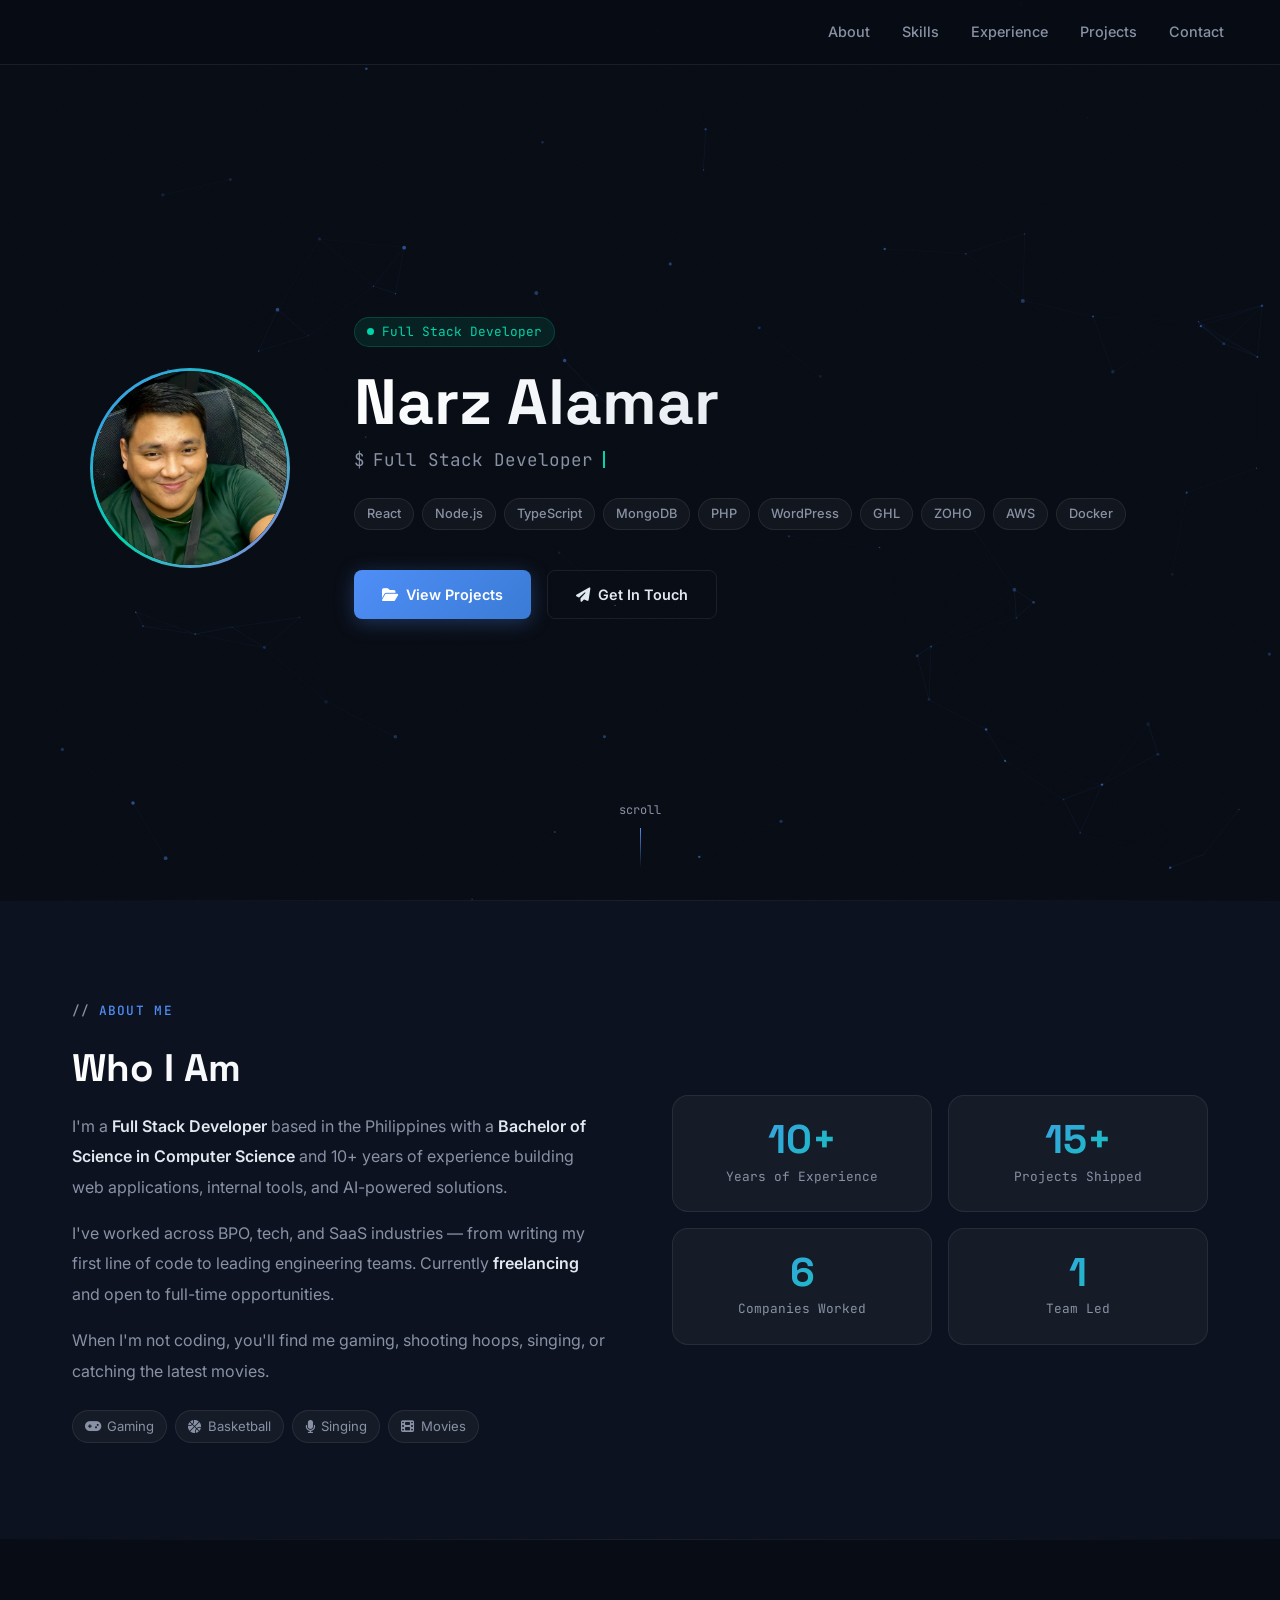
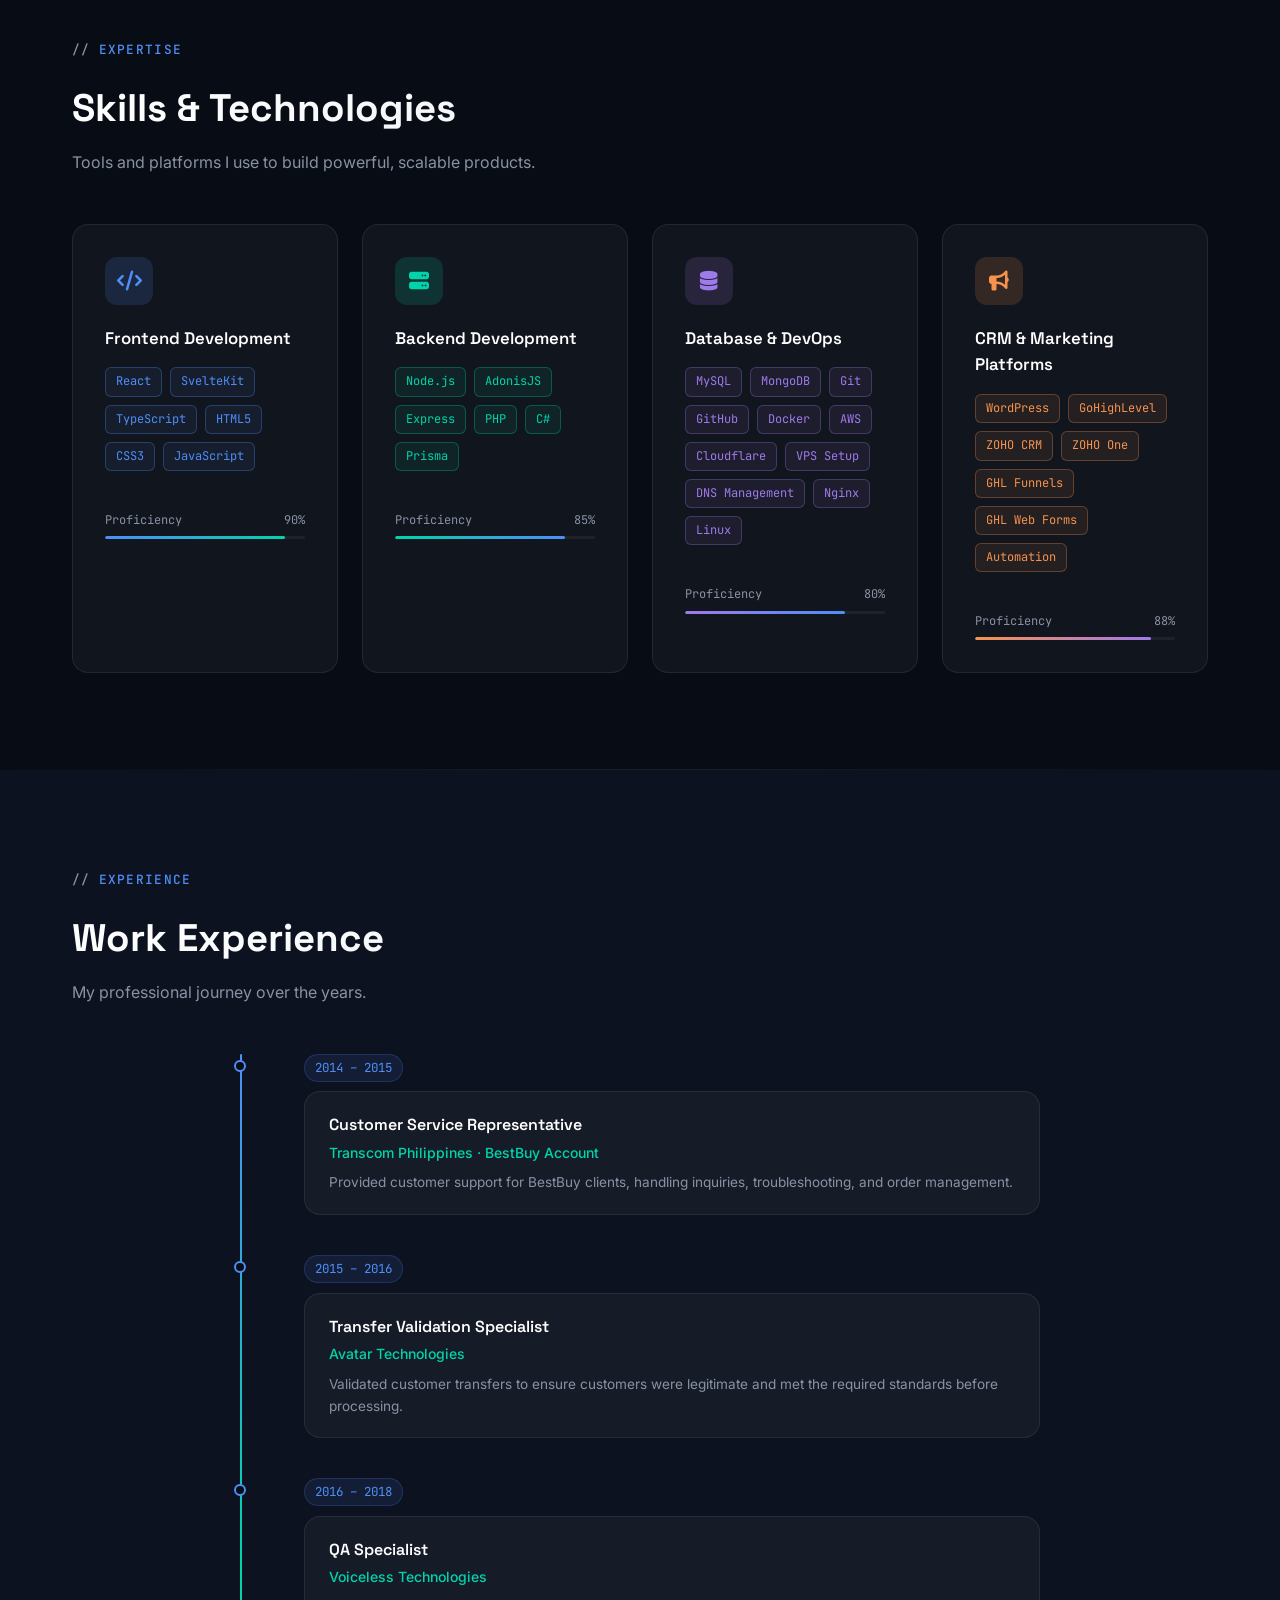
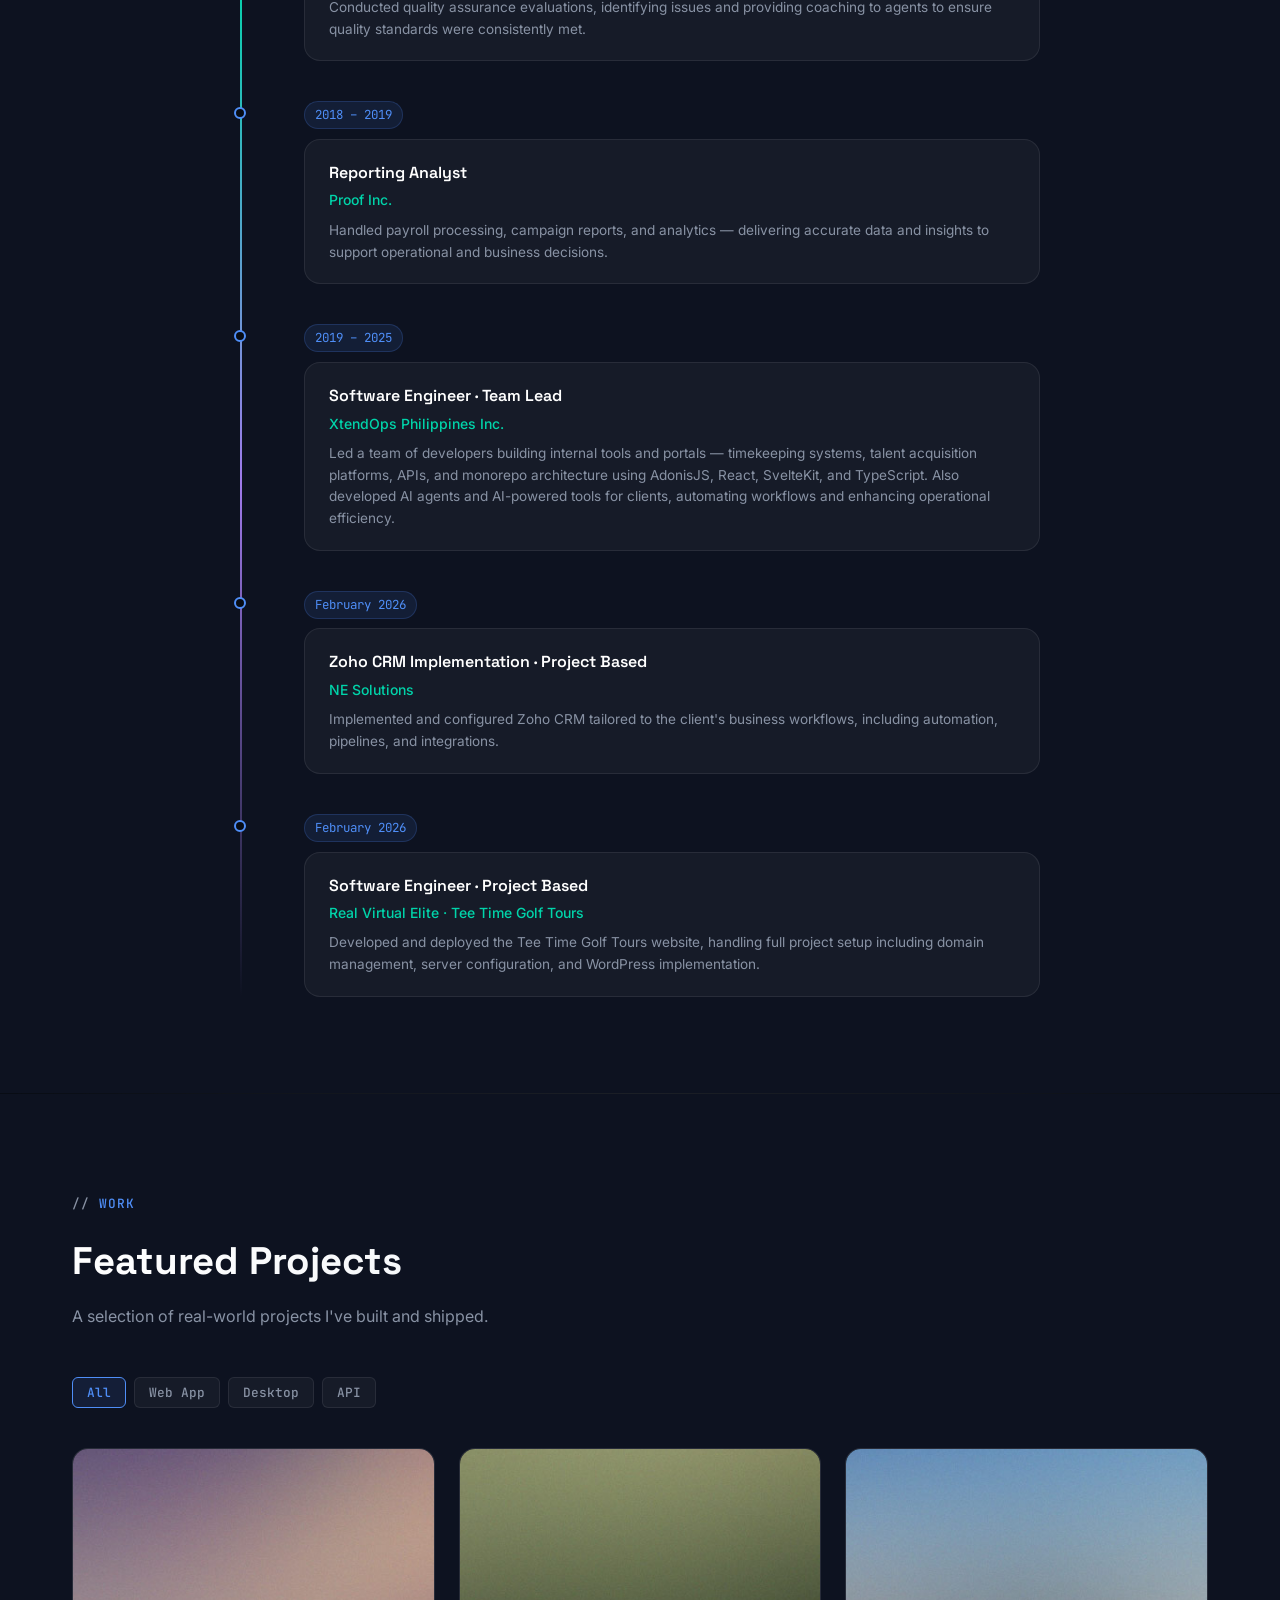
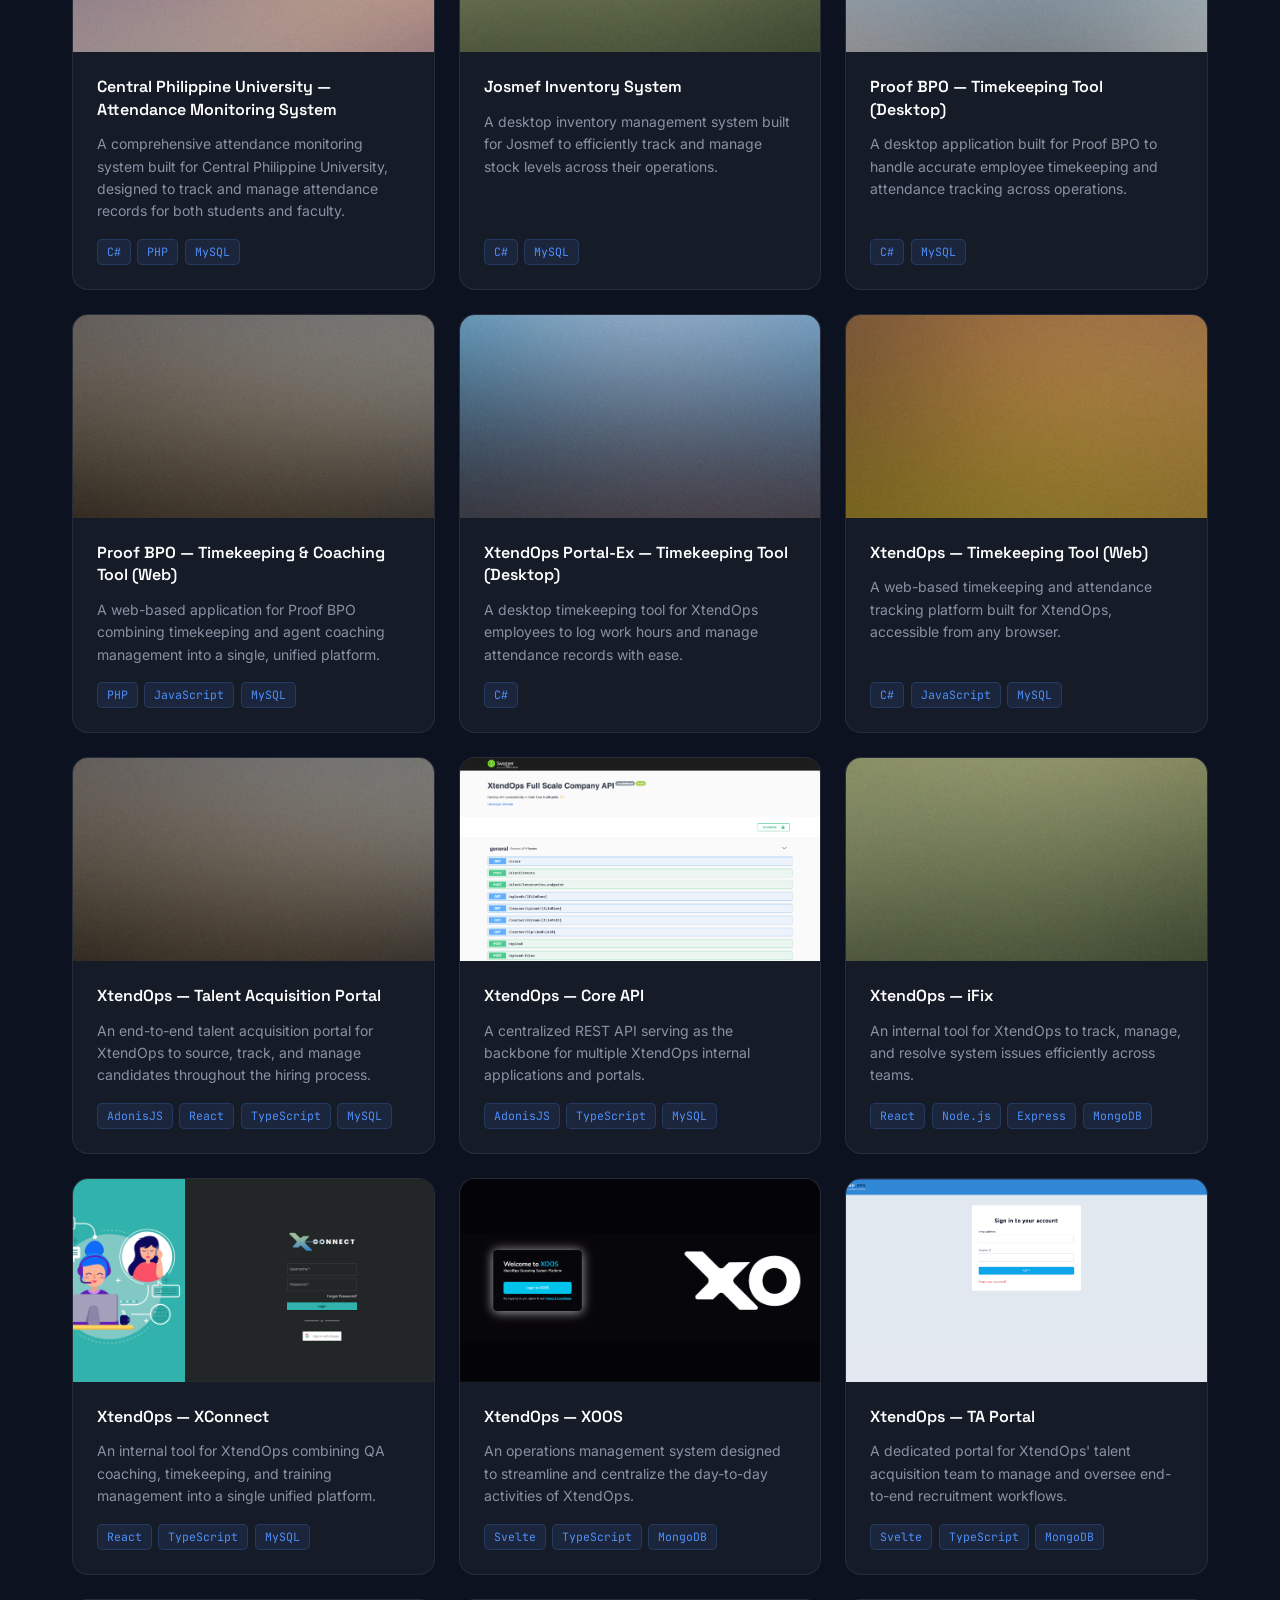
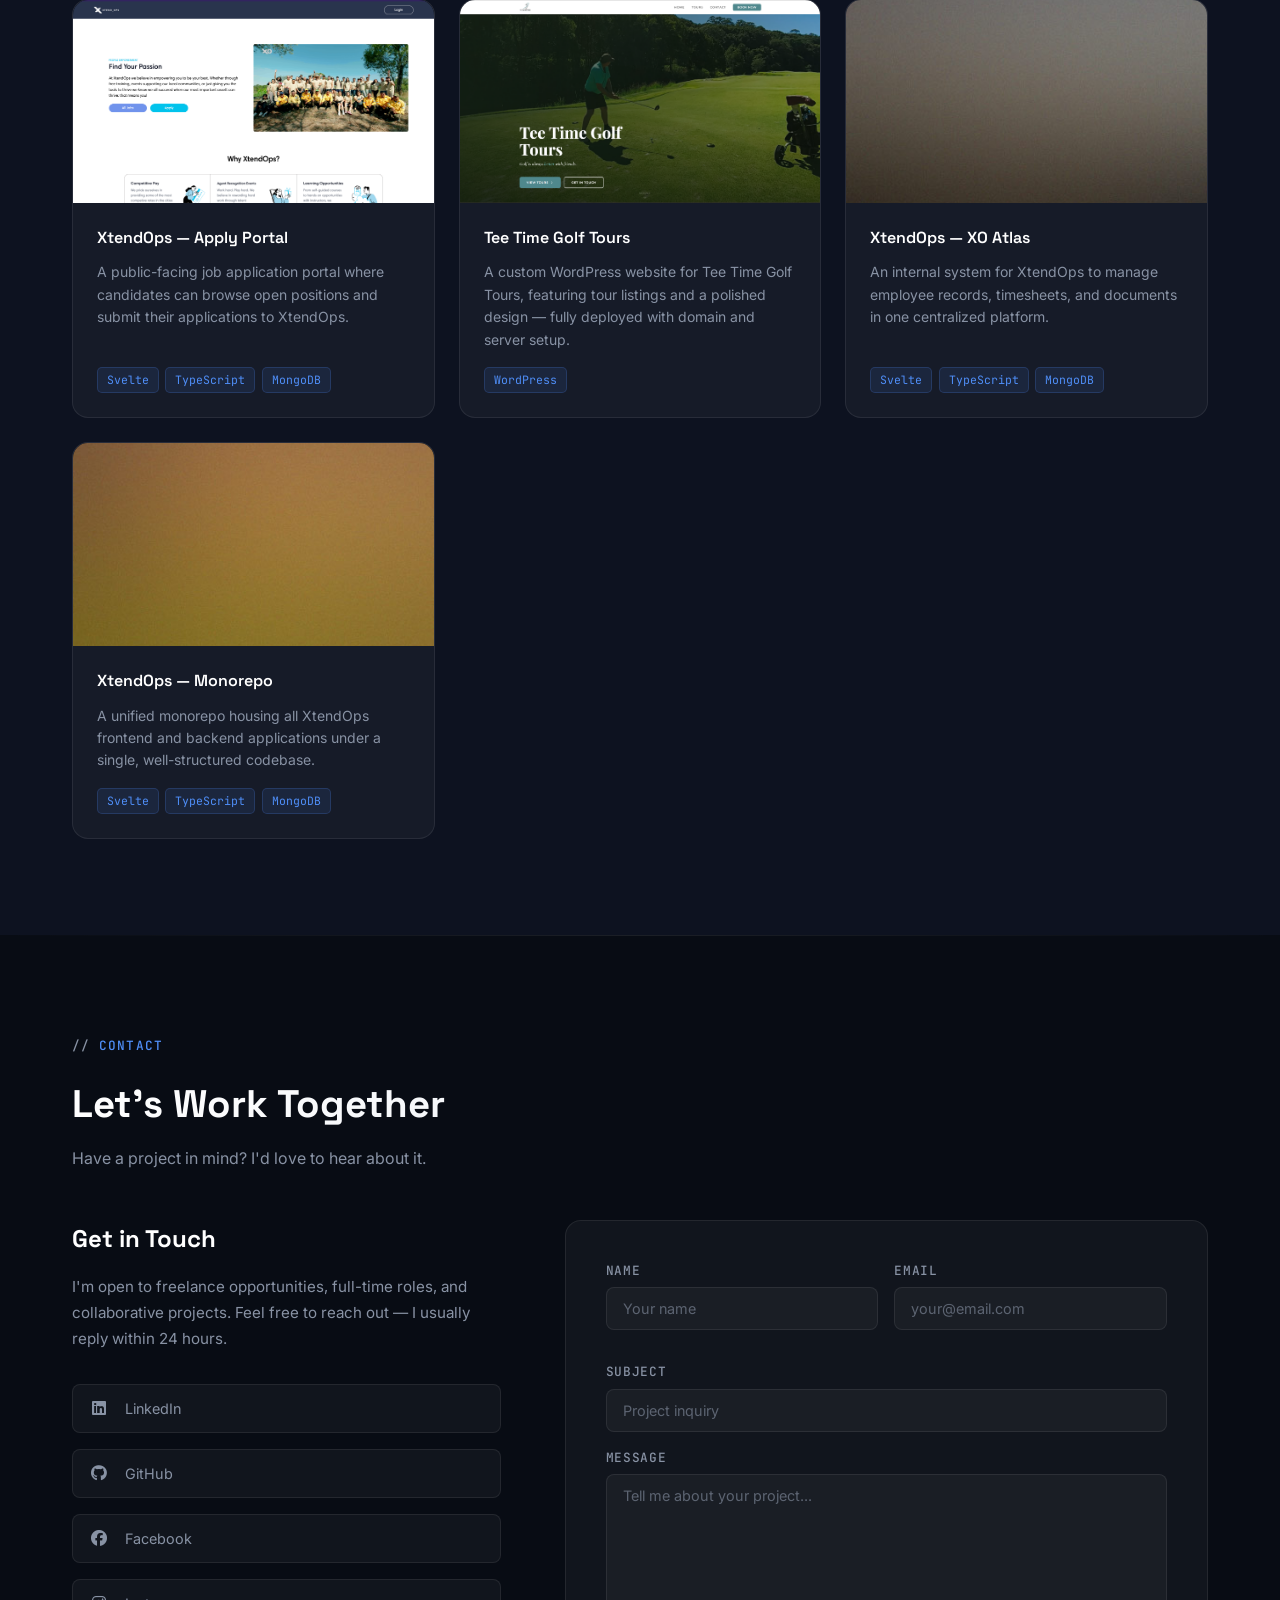
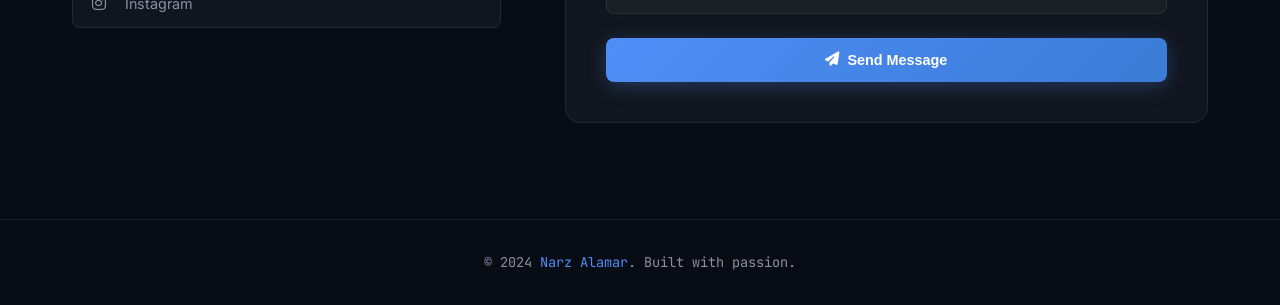
==== commit cbb9cc8b: "update: correct XConnect project description Co-Authored-By: Claude Sonnet 4.6 <noreply@anthropic.co" ====
--- a/index.html
+++ b/index.html
@@ -1680,7 +1680,7 @@
             </div>
             <div class="project-body">
               <h3>XtendOps — XConnect</h3>
-              <p>A connectivity platform linking XtendOps with third-party systems and external services for seamless data integration.</p>
+              <p>An internal tool for XtendOps combining QA coaching, timekeeping, and training management into a single unified platform.</p>
               <div class="tech-chips">
                 <span class="tech-chip">React</span>
                 <span class="tech-chip">TypeScript</span>
